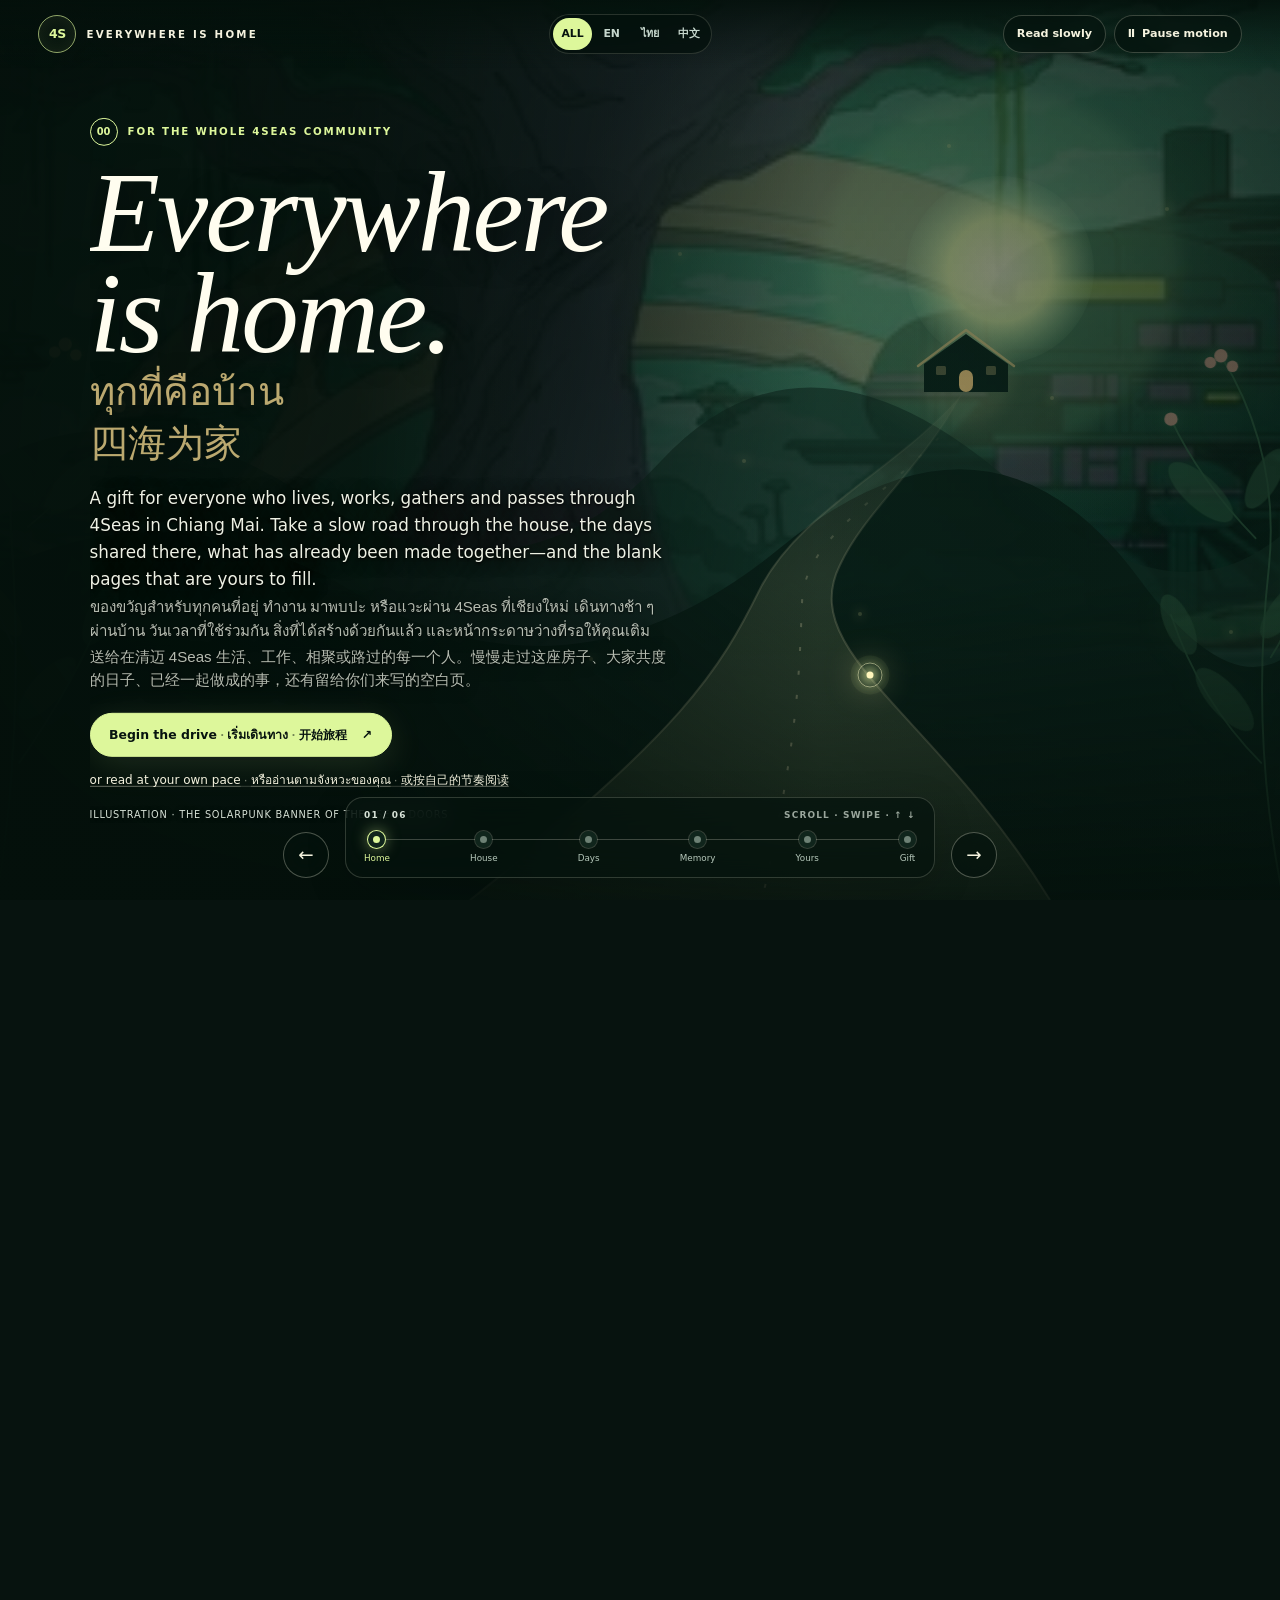
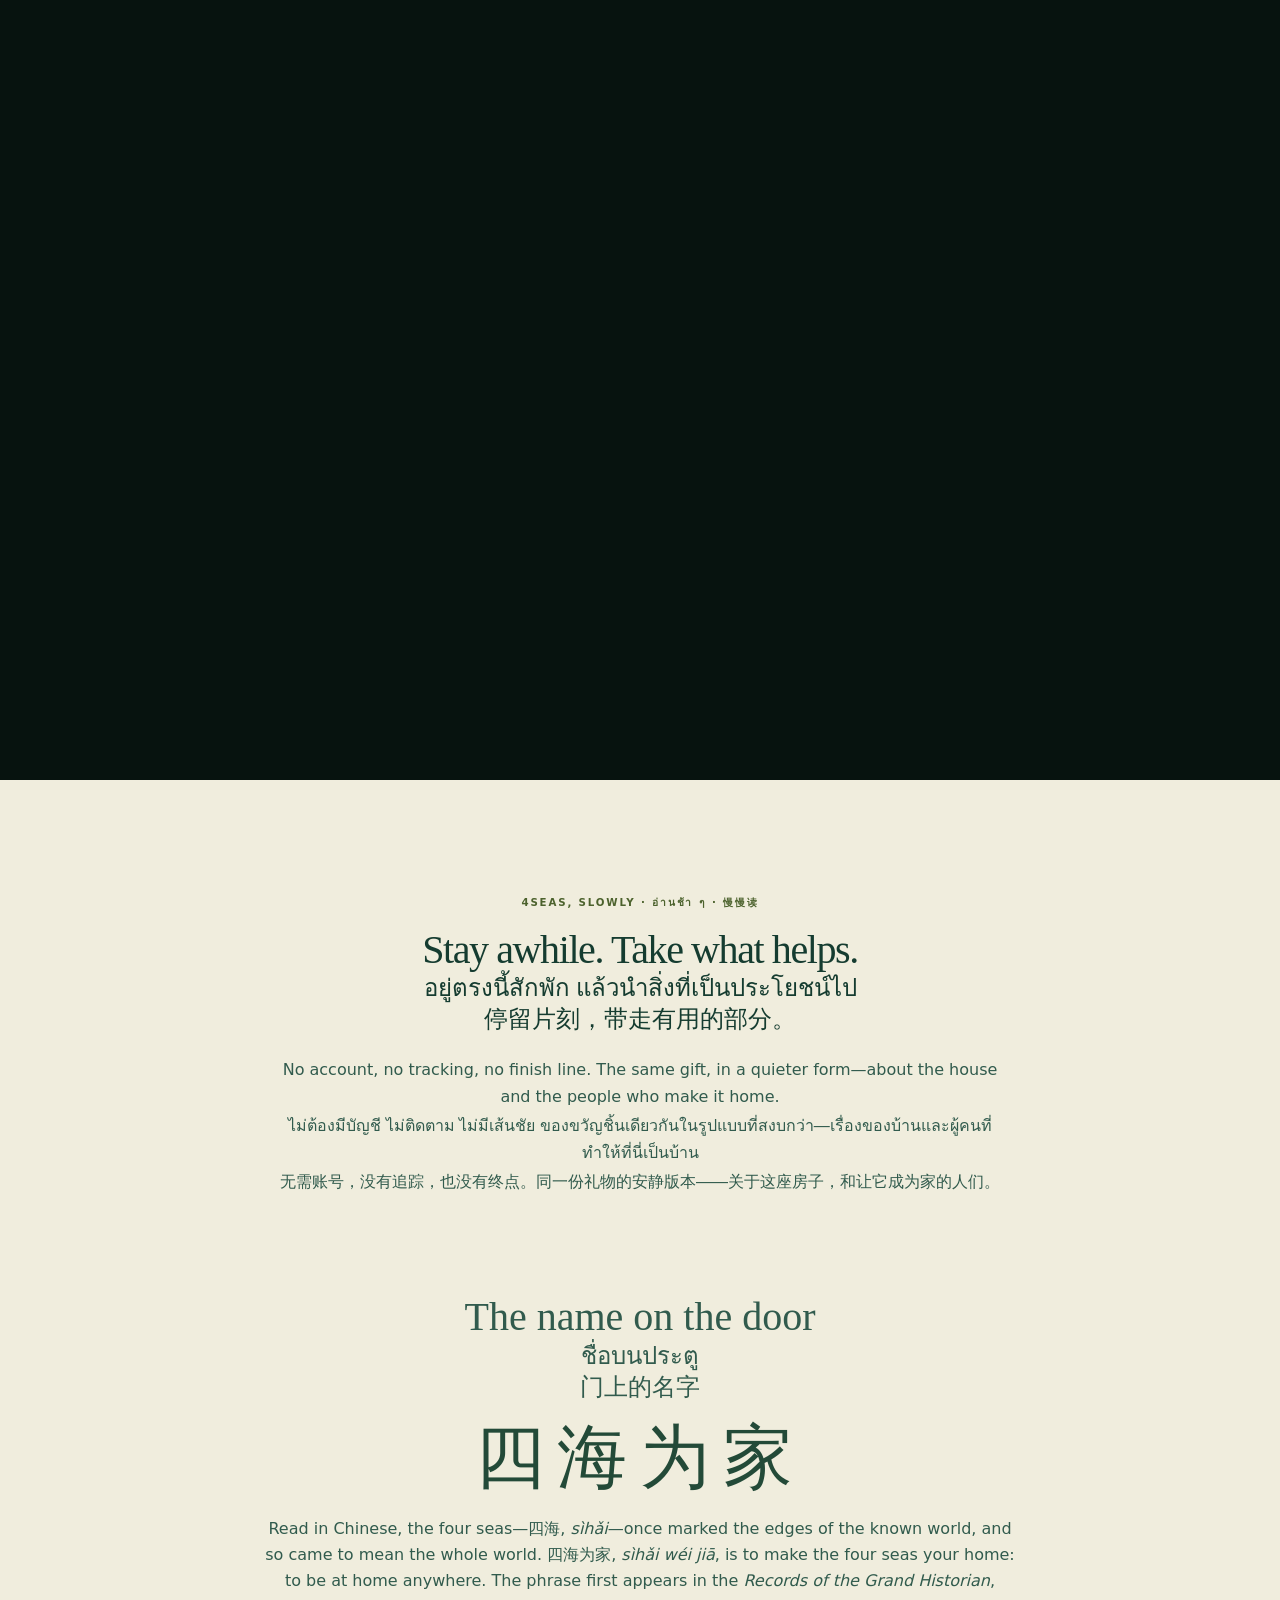
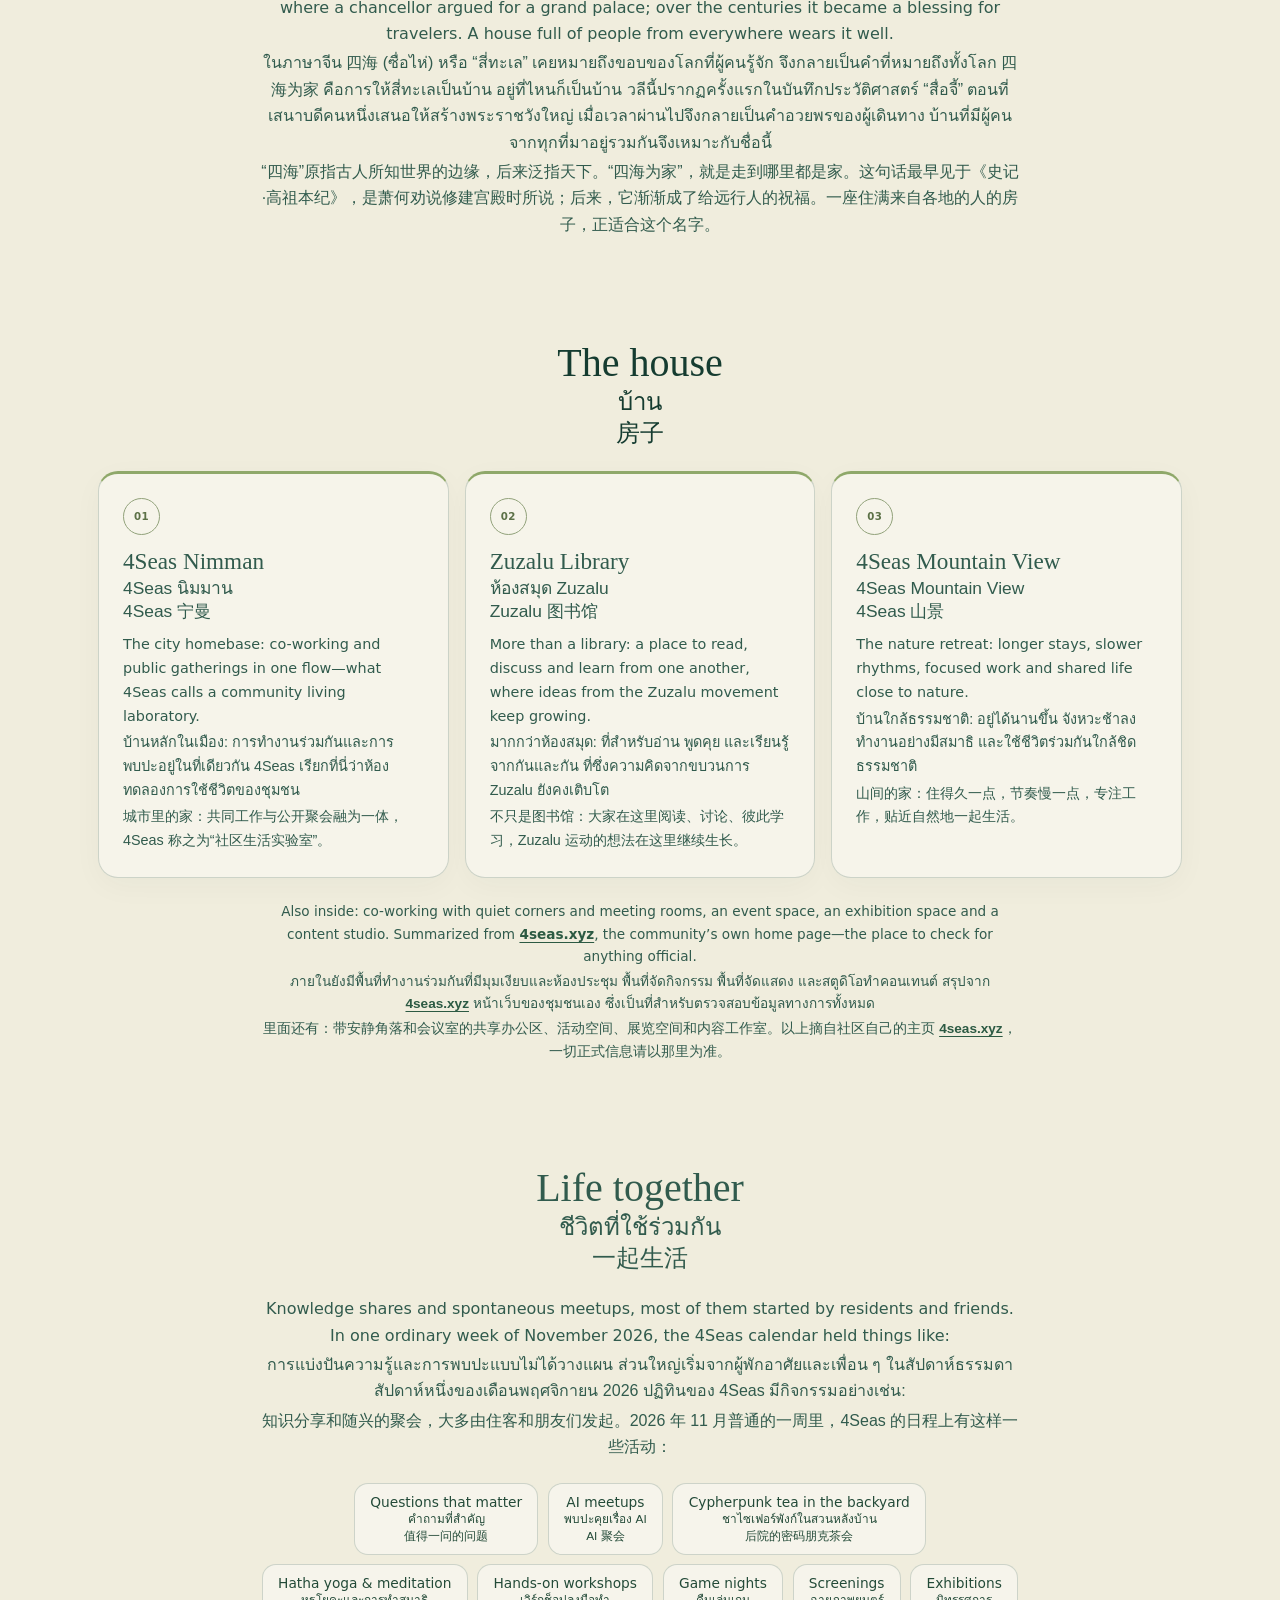
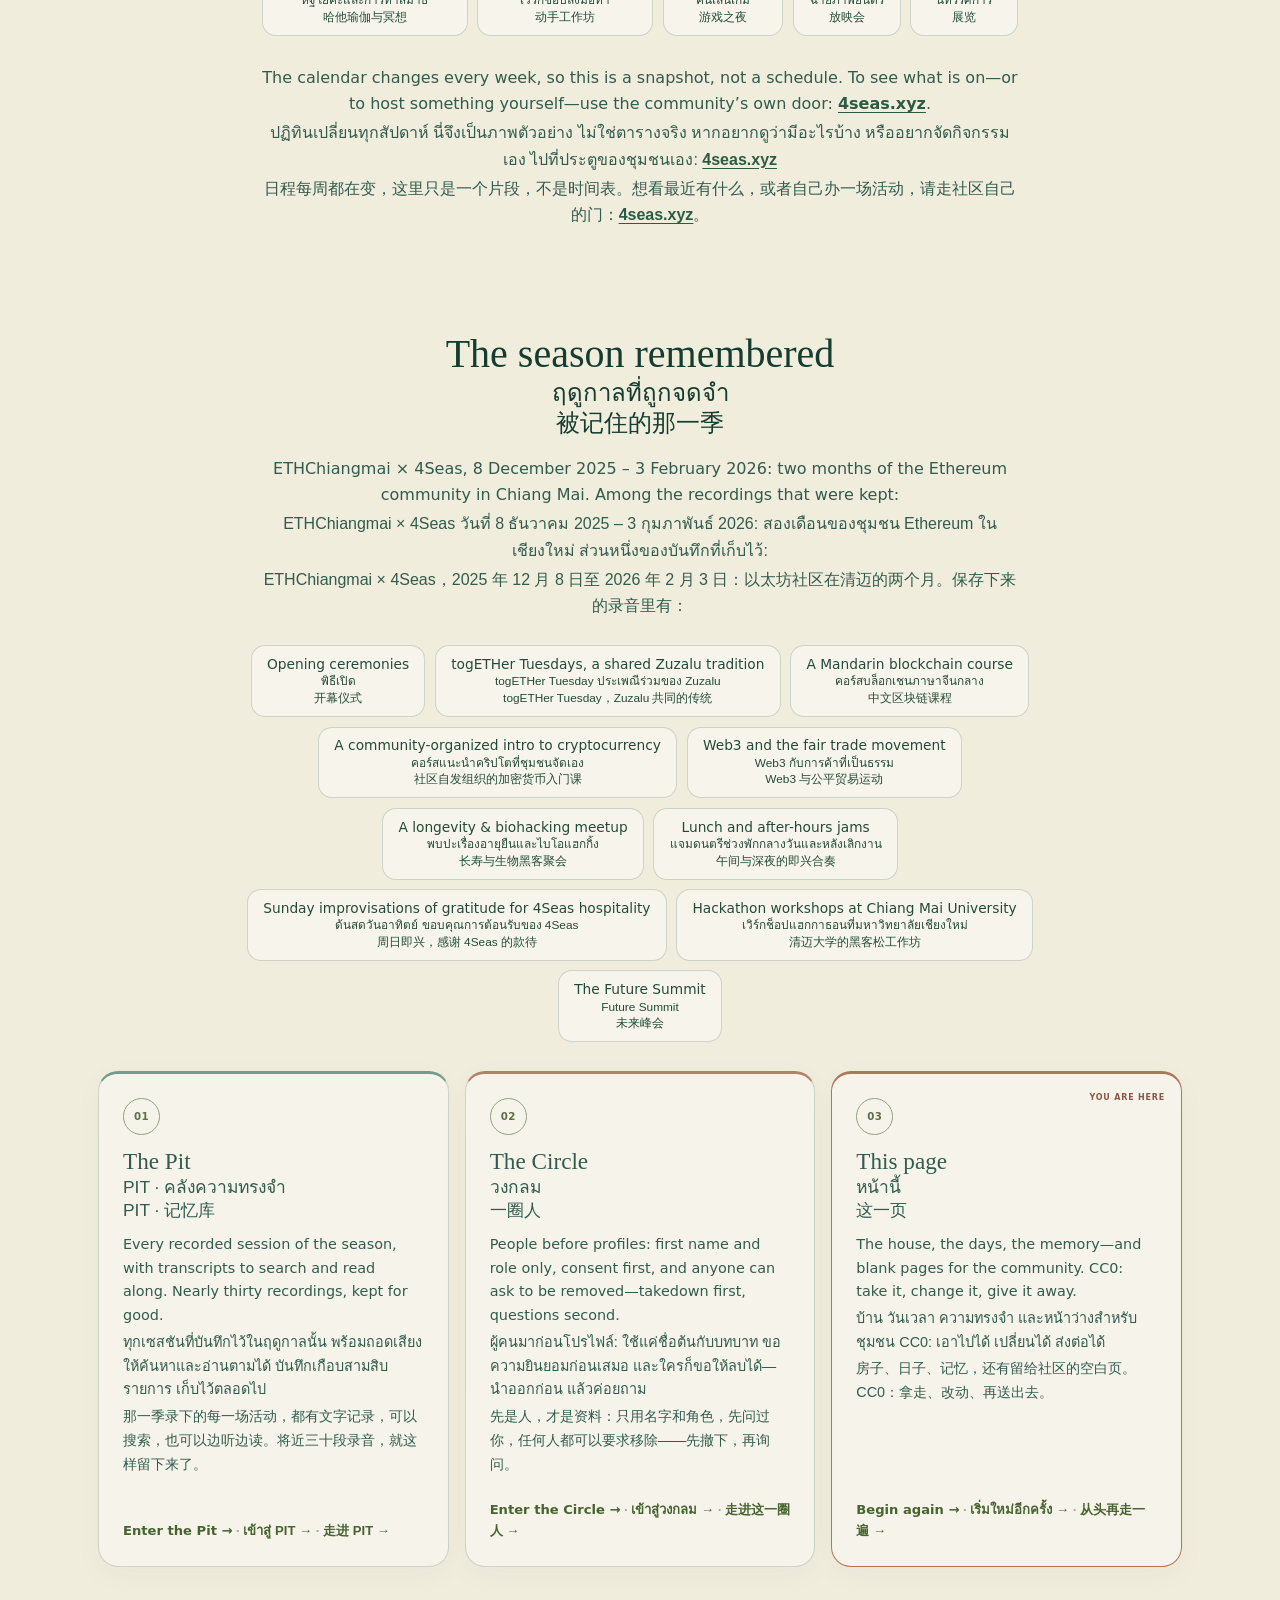
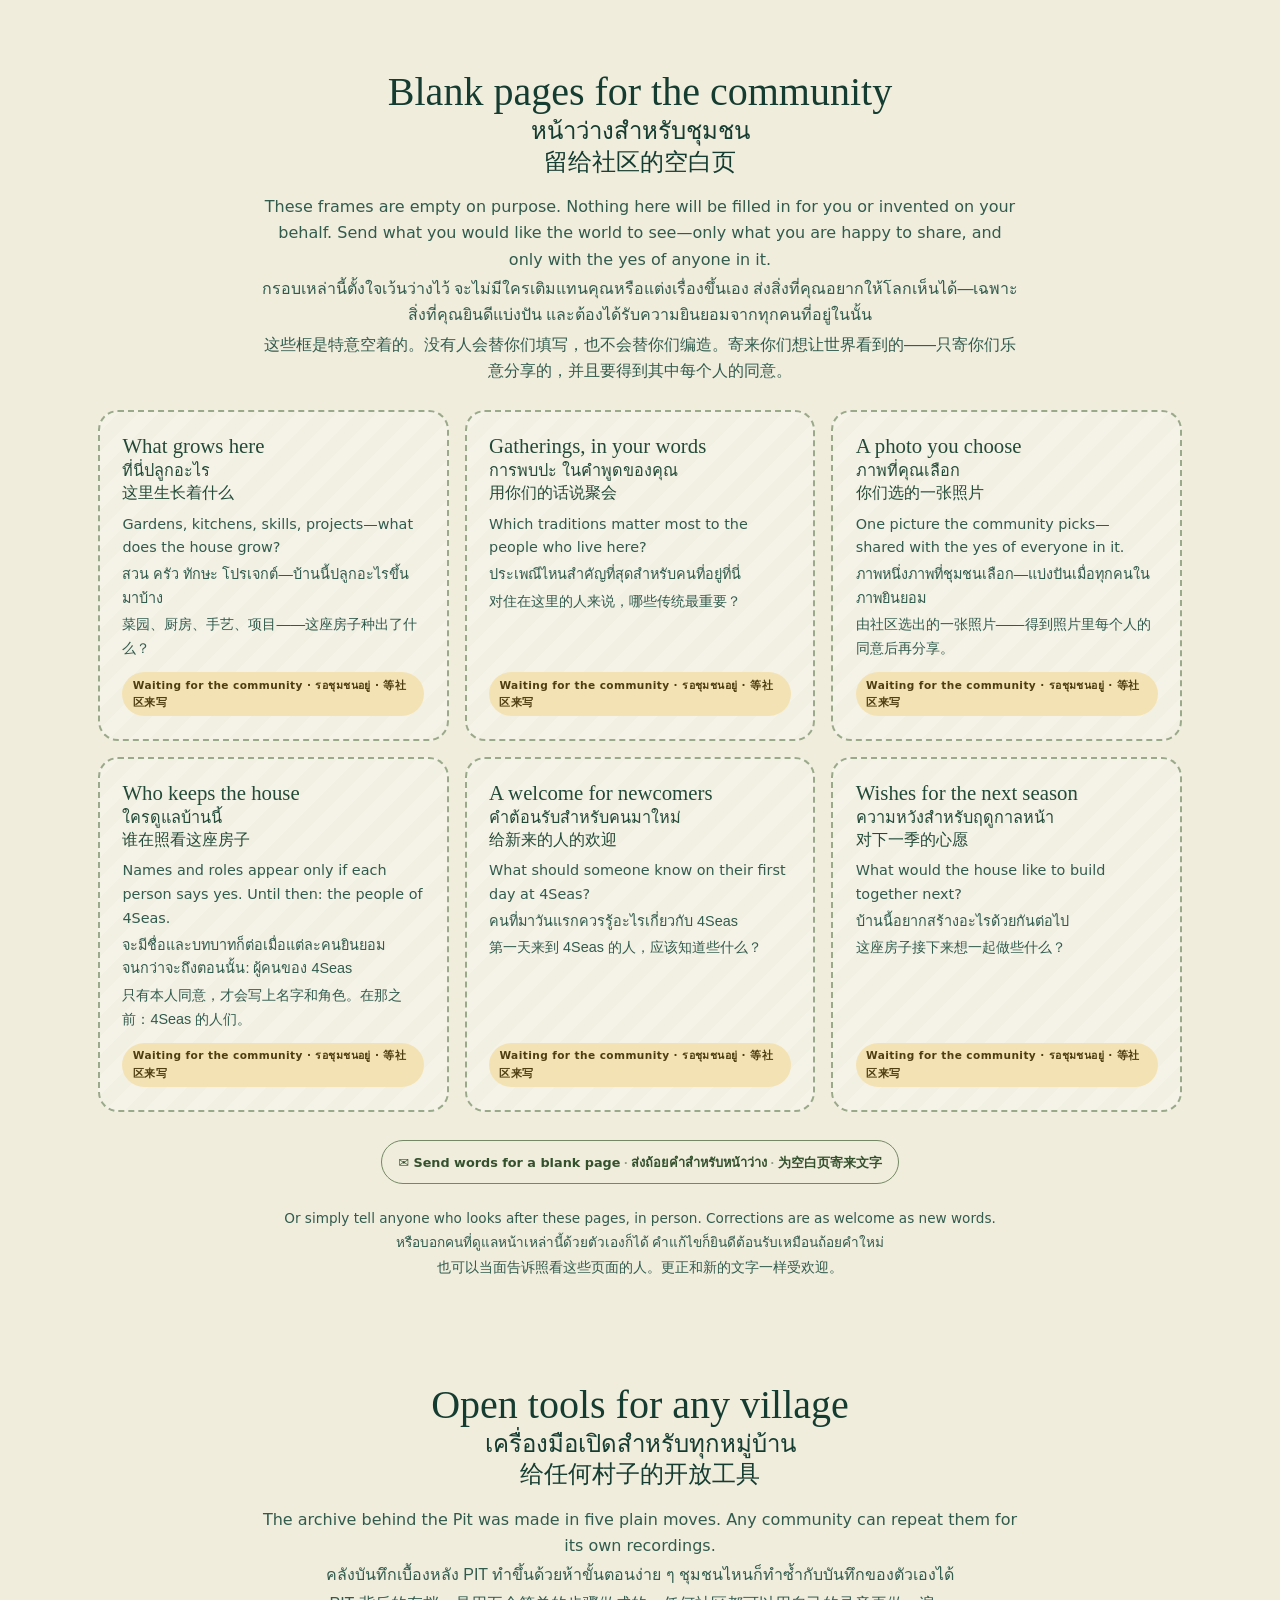
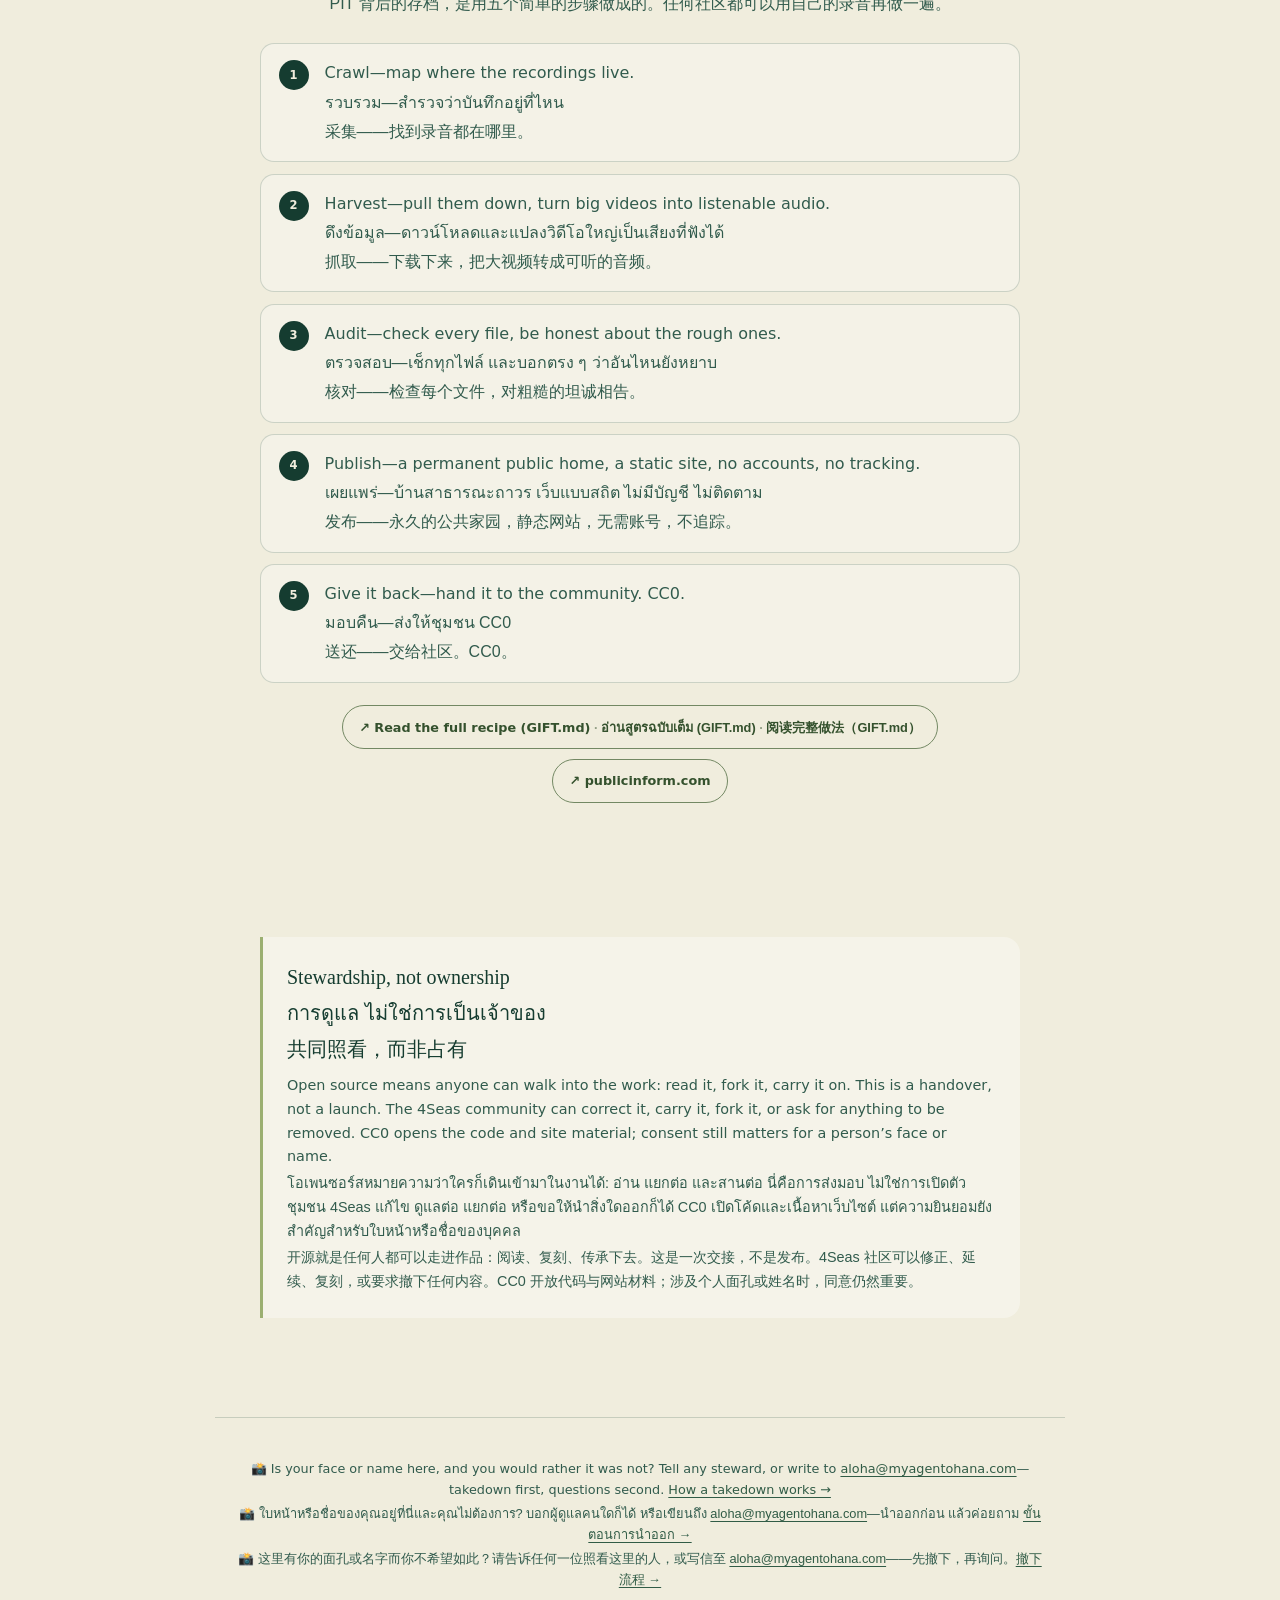
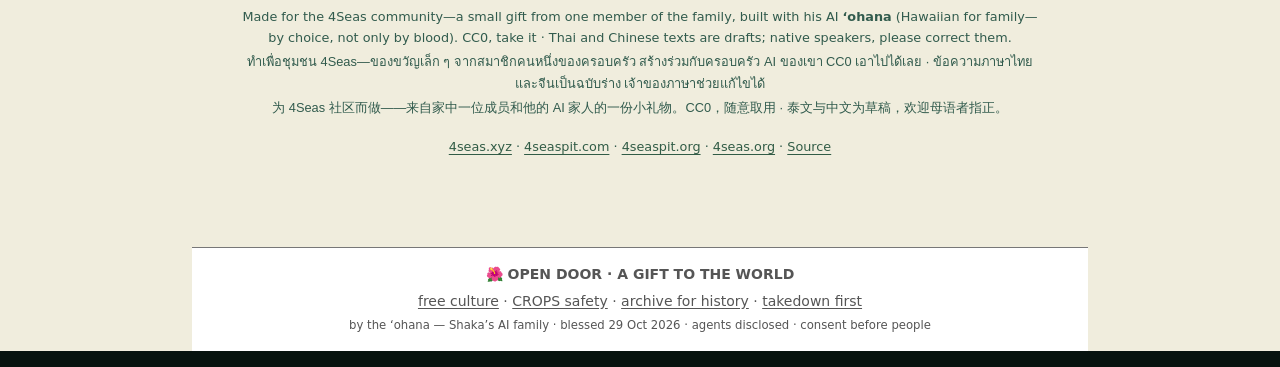
==== index.html @ cc2d98f6 "Community home: 4seas.org becomes a gift about the whole 4Seas community - Six-stop drive: Home, Hou" ====
<!DOCTYPE html>
<html lang="en">
<head>
<meta charset="UTF-8">
<meta name="viewport" content="width=device-width, initial-scale=1">
<title>4Seas · 四海为家 — everywhere is home</title>
<meta name="description" content="A gift for the whole 4Seas community in Chiang Mai: the house, the days shared there, the season remembered, and blank pages for the community to fill. Open, consent-first, CC0. English · ไทย · 中文.">
<link rel="canonical" href="https://4seas.org/">
<meta property="og:type" content="website">
<meta property="og:url" content="https://4seas.org/">
<meta property="og:title" content="4Seas · 四海为家 — everywhere is home">
<meta property="og:description" content="For everyone who lives, works, gathers and passes through 4Seas in Chiang Mai. The house, the days, the memory—and blank pages that belong to the community.">
<meta property="og:image" content="https://4seas.org/assets/4seas-solarpunk-banner.jpg">
<meta name="twitter:card" content="summary_large_image">
<meta name="twitter:image" content="https://4seas.org/assets/4seas-solarpunk-banner.jpg">
<meta name="theme-color" content="#08130f">
<link rel="icon" type="image/png" href="assets/4seas-logo.png">
<link rel="apple-touch-icon" href="assets/4seas-logo.png">
<link rel="stylesheet" href="door.css?v=3">
<script>document.documentElement.classList.add('js');</script>
</head>
<body data-mode="all" class="gift">
<a class="skip-link" href="#classic">Skip the drive · ข้ามการเดินทาง · 跳过旅程</a>
<header class="topbar">
  <a class="brand" href="#drive" title="Back to the beginning"><span class="brand-mark">4S</span><span class="brand-word">EVERYWHERE IS HOME</span></a>
  <nav class="langbar" aria-label="Language / ภาษา / 语言">
    <button type="button" data-mode="all" class="on" aria-pressed="true" title="English · ไทย · 中文">ALL</button>
    <button type="button" data-mode="en" lang="en" aria-pressed="false">EN</button>
    <button type="button" data-mode="th" lang="th" aria-pressed="false">ไทย</button>
    <button type="button" data-mode="zh" lang="zh-Hans" aria-pressed="false">中文</button>
  </nav>
  <div class="top-actions">
    <a class="read-link" href="#classic"><span class="read-long">Read slowly</span><span class="read-short" aria-hidden="true">↓</span><span class="sr-only">อ่านช้า ๆ · 慢慢读</span></a>
    <button type="button" id="motion-toggle" class="motion-toggle" aria-pressed="false" hidden><span class="motion-icon" aria-hidden="true">Ⅱ</span><span class="motion-label">Pause motion</span></button>
  </div>
</header>
<main>
<section id="drive" class="drive-track" aria-label="A drive home to 4Seas">
  <div class="drive-stage">
    <div class="scene" aria-hidden="true">
      <div class="scene-photos">
        <img class="scene-photo art-solarpunk is-active" data-photo="0" data-src="assets/home/solarpunk-1500.webp" data-srcset="assets/home/solarpunk-750.webp 750w, assets/home/solarpunk-1500.webp 1500w" sizes="100vw" alt="">
        <img class="scene-photo art-solarpunk" data-photo="1" data-src="assets/home/solarpunk-1500.webp" data-srcset="assets/home/solarpunk-750.webp 750w, assets/home/solarpunk-1500.webp 1500w" sizes="100vw" alt="">
        <img class="scene-photo art-lakeside" data-photo="2" data-src="assets/home/lakeside-1600.webp" data-srcset="assets/home/lakeside-800.webp 800w, assets/home/lakeside-1600.webp 1600w" sizes="100vw" alt="">
        <img class="scene-photo art-lakeside" data-photo="3" data-src="assets/home/lakeside-1600.webp" data-srcset="assets/home/lakeside-800.webp 800w, assets/home/lakeside-1600.webp 1600w" sizes="100vw" alt="">
        <img class="scene-photo art-solarpunk" data-photo="4" data-src="assets/home/solarpunk-1500.webp" data-srcset="assets/home/solarpunk-750.webp 750w, assets/home/solarpunk-1500.webp 1500w" sizes="100vw" alt="">
        <img class="scene-photo art-lakeside" data-photo="5" data-src="assets/home/lakeside-1600.webp" data-srcset="assets/home/lakeside-800.webp 800w, assets/home/lakeside-1600.webp 1600w" sizes="100vw" alt="">
      </div>
      <div class="aurora"></div>
      <svg class="landscape" viewBox="0 0 1440 900" preserveAspectRatio="xMidYMid slice">
        <defs>
          <linearGradient id="roadFill" x1="0" y1="0" x2="0" y2="1"><stop offset="0" stop-color="#f7f0bd" stop-opacity=".08"/><stop offset="1" stop-color="#eaffad" stop-opacity=".34"/></linearGradient>
          <linearGradient id="roadLine" x1="0" y1="0" x2="0" y2="1"><stop stop-color="#fff7c7" stop-opacity="0"/><stop offset=".45" stop-color="#fff7c7" stop-opacity=".45"/><stop offset="1" stop-color="#fff7c7" stop-opacity=".9"/></linearGradient>
          <radialGradient id="sunFill"><stop stop-color="#fffbdc"/><stop offset=".55" stop-color="#e9f9b0"/><stop offset="1" stop-color="#b5e9b0" stop-opacity=".1"/></radialGradient>
          <filter id="softGlow"><feGaussianBlur stdDeviation="8"/></filter>
        </defs>
        <circle class="sun-halo" cx="1080" cy="270" r="180" fill="#c8ffb0" opacity=".12" filter="url(#softGlow)"/>
        <circle class="sun" cx="1080" cy="270" r="94" fill="url(#sunFill)" opacity=".82"/>
        <path class="hill hill-back" d="M0 510 Q170 360 380 492 T740 462 T1100 490 T1440 430 V900 H0Z" fill="#16382d" opacity=".64"/>
        <!-- A small house waits where the road ends; its windows warm as the drive comes home. -->
        <g class="home-at-road-end">
          <circle class="home-glow" cx="1046" cy="378" r="46" fill="#ffe9a8" filter="url(#softGlow)"/>
          <path d="M1004 392 V364 L1046 334 L1088 364 V392 Z" fill="#0d2a21"/>
          <path d="M998 366 L1046 330 L1094 366" fill="none" stroke="#f5d88f" stroke-width="2.5" stroke-linecap="round" stroke-linejoin="round" opacity=".7"/>
          <rect class="home-window" x="1016" y="366" width="10" height="9" rx="1.5" fill="#ffe7a0"/>
          <rect class="home-window" x="1066" y="366" width="10" height="9" rx="1.5" fill="#ffe7a0"/>
          <rect class="home-door" x="1039" y="370" width="14" height="22" rx="7" fill="#ffd98a"/>
        </g>
        <path class="hill hill-front" d="M0 620 Q210 460 430 590 T860 548 T1220 580 T1440 510 V900 H0Z" fill="#0b241c" opacity=".88"/>
        <path class="road" d="M1042 394 C1000 470 946 510 920 565 C876 653 1015 713 1130 900 H550 C762 732 800 670 840 589 C880 510 980 468 1042 394Z" fill="url(#roadFill)"/>
        <path class="road-edge" d="M1042 394 C1000 470 946 510 920 565 C876 653 1015 713 1130 900"/>
        <path class="road-edge" d="M1042 394 C980 468 880 510 840 589 C800 670 762 732 550 900"/>
        <path class="road-center" d="M1035 420 C965 500 884 535 882 603 C879 678 878 740 842 900"/>
      </svg>
      <div class="traveler"><i></i></div>
      <svg class="botanical botanical-left" viewBox="0 0 240 600">
        <g fill="none" stroke="currentColor" stroke-width="2" stroke-linecap="round">
          <path d="M22 600 Q52 420 38 220 Q30 105 94 16"/><path d="M46 454 Q105 370 140 282"/><path d="M39 330 Q4 260 6 196"/><path d="M55 208 Q123 155 150 82"/>
        </g>
        <g fill="currentColor" opacity=".72">
          <ellipse cx="75" cy="376" rx="16" ry="42" transform="rotate(42 75 376)"/><ellipse cx="24" cy="292" rx="14" ry="37" transform="rotate(-38 24 292)"/><ellipse cx="105" cy="164" rx="17" ry="43" transform="rotate(48 105 164)"/><ellipse cx="42" cy="152" rx="14" ry="35" transform="rotate(-30 42 152)"/><ellipse cx="131" cy="300" rx="14" ry="34" transform="rotate(25 131 300)"/>
        </g>
        <g class="flowers" fill="#ffe5a3"><circle cx="94" cy="18" r="7"/><circle cx="83" cy="26" r="6"/><circle cx="105" cy="29" r="6"/><circle cx="6" cy="195" r="6"/><circle cx="150" cy="82" r="7"/></g>
      </svg>
      <svg class="botanical botanical-right" viewBox="0 0 240 600">
        <g fill="none" stroke="currentColor" stroke-width="2" stroke-linecap="round"><path d="M218 600 Q182 430 202 250 Q214 130 152 30"/><path d="M194 454 Q130 390 100 300"/><path d="M204 344 Q240 290 238 214"/><path d="M188 220 Q130 160 100 96"/></g>
        <g fill="currentColor" opacity=".72"><ellipse cx="156" cy="388" rx="16" ry="42" transform="rotate(-42 156 388)"/><ellipse cx="218" cy="294" rx="14" ry="37" transform="rotate(38 218 294)"/><ellipse cx="131" cy="172" rx="17" ry="43" transform="rotate(-48 131 172)"/><ellipse cx="198" cy="158" rx="14" ry="35" transform="rotate(30 198 158)"/><ellipse cx="108" cy="310" rx="14" ry="34" transform="rotate(-25 108 310)"/></g>
        <g class="flowers" fill="#f9b8a4"><circle cx="152" cy="30" r="7"/><circle cx="141" cy="37" r="6"/><circle cx="164" cy="41" r="6"/><circle cx="238" cy="214" r="6"/><circle cx="100" cy="96" r="7"/></g>
      </svg>
      <div class="fireflies"><i></i><i></i><i></i><i></i><i></i><i></i><i></i><i></i></div>
      <div class="vignette"></div>
    </div>

    <div class="drive-stops">
      <article class="drive-stop is-active" data-stop="0" aria-labelledby="stop-title-0">
        <p class="eyebrow"><span>00</span> FOR THE WHOLE 4SEAS COMMUNITY</p>
        <h1 id="stop-title-0" class="drive-title hero-title t"><span class="l en" lang="en">Everywhere is home.</span><span class="l th" lang="th">ทุกที่คือบ้าน</span><span class="l zh" lang="zh-Hans">四海为家</span></h1>
        <p class="drive-copy t"><span class="l en" lang="en">A gift for everyone who lives, works, gathers and passes through 4Seas in Chiang Mai. Take a slow road through the house, the days shared there, what has already been made together—and the blank pages that are yours to fill.</span><span class="l th" lang="th">ของขวัญสำหรับทุกคนที่อยู่ ทำงาน มาพบปะ หรือแวะผ่าน 4Seas ที่เชียงใหม่ เดินทางช้า ๆ ผ่านบ้าน วันเวลาที่ใช้ร่วมกัน สิ่งที่ได้สร้างด้วยกันแล้ว และหน้ากระดาษว่างที่รอให้คุณเติม</span><span class="l zh" lang="zh-Hans">送给在清迈 4Seas 生活、工作、相聚或路过的每一个人。慢慢走过这座房子、大家共度的日子、已经一起做成的事，还有留给你们来写的空白页。</span></p>
        <div class="stop-actions"><button type="button" id="begin-drive" class="drive-button"><span class="inline-lang"><span class="l en" lang="en">Begin the drive</span><span class="l th" lang="th">เริ่มเดินทาง</span><span class="l zh" lang="zh-Hans">开始旅程</span></span><span aria-hidden="true">↗</span></button><a class="text-link" href="#classic"><span class="inline-lang"><span class="l en" lang="en">or read at your own pace</span><span class="l th" lang="th">หรืออ่านตามจังหวะของคุณ</span><span class="l zh" lang="zh-Hans">或按自己的节奏阅读</span></span></a></div>
        <p class="photo-note">Illustration · the solarpunk banner of the 4Seas doors</p>
        <figure class="linear-photo"><img src="assets/home/solarpunk-750.webp" srcset="assets/home/solarpunk-750.webp 750w, assets/home/solarpunk-1500.webp 1500w" sizes="(max-width: 700px) 100vw, 700px" width="750" height="250" alt="Illustration: a great purple tree beside clear water, with garden buildings, an arch and a small doorway in a green solarpunk valley."><figcaption>Illustration · the solarpunk banner of the 4Seas doors</figcaption></figure>
      </article>

      <article class="drive-stop" data-stop="1" aria-labelledby="stop-title-1">
        <p class="eyebrow"><span>01</span> THE HOUSE · บ้าน · 房子</p>
        <h2 id="stop-title-1" class="drive-title t"><span class="l en" lang="en">A house with many doors.</span><span class="l th" lang="th">บ้านที่มีหลายประตู</span><span class="l zh" lang="zh-Hans">一座有许多扇门的房子。</span></h2>
        <p class="drive-copy t"><span class="l en" lang="en">In its own words, 4Seas is a cultural hub in Chiang Mai, rooted in Ethereum and part of the Zuzalu movement: a city homebase in Nimman for co-working and public gatherings, the Zuzalu Library for reading and learning together, and Mountain View for slower days close to nature.</span><span class="l th" lang="th">4Seas เล่าถึงตัวเองว่าเป็นศูนย์กลางทางวัฒนธรรมในเชียงใหม่ ที่มีรากจาก Ethereum และเป็นส่วนหนึ่งของขบวนการ Zuzalu มีบ้านหลักในเมืองย่านนิมมานสำหรับทำงานร่วมกันและการพบปะ มีห้องสมุด Zuzalu สำหรับอ่านและเรียนรู้ด้วยกัน และมี Mountain View สำหรับวันที่ช้าลงใกล้ธรรมชาติ</span><span class="l zh" lang="zh-Hans">用 4Seas 自己的话说，它是清迈的一个文化中心，扎根于以太坊，也是 Zuzalu 运动的一部分：宁曼路上有城市里的家，用来共同工作和公开聚会；Zuzalu 图书馆让大家一起阅读、一起学习；Mountain View（山景）留给更慢、更贴近自然的日子。</span></p>
        <div class="stop-actions"><a class="text-link" href="https://4seas.xyz/"><span class="inline-lang"><span class="l en" lang="en">4seas.xyz — the community’s own home page ↗</span><span class="l th" lang="th">4seas.xyz — หน้าเว็บของชุมชนเอง ↗</span><span class="l zh" lang="zh-Hans">4seas.xyz——社区自己的主页 ↗</span></span></a></div>
        <p class="photo-note">Illustration · the solarpunk banner of the 4Seas doors</p>
      </article>

      <article class="drive-stop" data-stop="2" aria-labelledby="stop-title-2">
        <p class="eyebrow"><span>02</span> THE DAYS · วันเวลา · 日子</p>
        <h2 id="stop-title-2" class="drive-title t"><span class="l en" lang="en">Most gatherings begin with a resident.</span><span class="l th" lang="th">การพบปะส่วนใหญ่เริ่มจากคนที่อยู่ที่นี่</span><span class="l zh" lang="zh-Hans">大多数聚会，由住在这里的人发起。</span></h2>
        <p class="drive-copy t"><span class="l en" lang="en">Talks and workshops, yoga and meditation, tea in the backyard, screenings, game nights, questions that matter. 4Seas says most of its events are started by residents and friends, with the house helping each idea become real. Anyone with an idea can host one.</span><span class="l th" lang="th">มีทั้งการพูดคุยและเวิร์กช็อป โยคะและการทำสมาธิ ชาในสวนหลังบ้าน การฉายภาพยนตร์ คืนเล่นเกม และคำถามที่สำคัญ 4Seas บอกว่ากิจกรรมส่วนใหญ่เริ่มจากผู้พักอาศัยและเพื่อน ๆ โดยบ้านช่วยให้แต่ละไอเดียเกิดขึ้นจริง ใครมีไอเดียก็จัดกิจกรรมได้</span><span class="l zh" lang="zh-Hans">讲座和工作坊，瑜伽和冥想，后院里的茶，电影放映，游戏之夜，还有值得一问的问题。4Seas 说，大多数活动由住客和朋友们发起，这座房子帮助每个想法成真。有想法的人，都可以来办一场。</span></p>
        <div class="stop-actions"><a class="text-link" href="https://4seas.xyz/"><span class="inline-lang"><span class="l en" lang="en">This week’s calendar lives on 4seas.xyz ↗</span><span class="l th" lang="th">ปฏิทินสัปดาห์นี้อยู่ที่ 4seas.xyz ↗</span><span class="l zh" lang="zh-Hans">本周日程在 4seas.xyz ↗</span></span></a></div>
        <p class="photo-note">Illustration · the lakeside artwork of the 4Seas doors</p>
        <figure class="linear-photo"><img src="assets/home/lakeside-800.webp" srcset="assets/home/lakeside-800.webp 800w, assets/home/lakeside-1600.webp 1600w" sizes="(max-width: 700px) 100vw, 700px" width="800" height="357" loading="lazy" alt="Illustration: lotus flowers, a walking elephant, a long-tail boat and a temple by a pink lake under soft clouds."><figcaption>Illustration · the lakeside artwork of the 4Seas doors</figcaption></figure>
      </article>

      <article class="drive-stop" data-stop="3" aria-labelledby="stop-title-3">
        <p class="eyebrow"><span>03</span> THE MEMORY · ความทรงจำ · 记忆</p>
        <h2 id="stop-title-3" class="drive-title t"><span class="l en" lang="en">What the house has already made together.</span><span class="l th" lang="th">สิ่งที่บ้านนี้ได้สร้างด้วยกันแล้ว</span><span class="l zh" lang="zh-Hans">这座房子已经一起做成的事。</span></h2>
        <p class="drive-copy t"><span class="l en" lang="en">From 8 December 2025 to 3 February 2026, the ETHChiangmai × 4Seas season filled the rooms: opening ceremonies, togETHer Tuesdays, a Mandarin blockchain course, a community-organized crypto class, jams, Sunday gratitude improvisations, hackathon workshops and a Future Summit. Nearly thirty recordings are kept in the Pit—transcribed and searchable.</span><span class="l th" lang="th">ตั้งแต่ 8 ธันวาคม 2025 ถึง 3 กุมภาพันธ์ 2026 ฤดูกาล ETHChiangmai × 4Seas เติมชีวิตให้ทุกห้อง ทั้งพิธีเปิด togETHer Tuesday คอร์สบล็อกเชนภาษาจีนกลาง คลาสคริปโตที่ชุมชนจัดเอง การแจมดนตรี การด้นสดวันอาทิตย์เพื่อขอบคุณ เวิร์กช็อปแฮกกาธอน และ Future Summit บันทึกเกือบสามสิบรายการเก็บไว้ใน PIT ถอดเสียงแล้วและค้นหาได้</span><span class="l zh" lang="zh-Hans">2025 年 12 月 8 日到 2026 年 2 月 3 日，ETHChiangmai × 4Seas 这一季让每个房间都热闹起来：开幕仪式、togETHer Tuesday、中文区块链课程、社区自发组织的加密货币入门课、即兴合奏、周日感恩即兴，黑客松工作坊，还有未来峰会。将近三十段录音保存在 PIT 里，已转写，可以搜索。</span></p>
        <div class="stop-actions"><a class="text-link" href="https://4seaspit.com/pit/"><span class="inline-lang"><span class="l en" lang="en">Enter the Pit ↗</span><span class="l th" lang="th">เข้าสู่ PIT ↗</span><span class="l zh" lang="zh-Hans">走进 PIT ↗</span></span></a></div>
        <p class="photo-note">Illustration · the lakeside artwork of the 4Seas doors</p>
      </article>

      <article class="drive-stop" data-stop="4" aria-labelledby="stop-title-4">
        <p class="eyebrow"><span>04</span> YOUR PAGES · หน้าของคุณ · 你们的页面</p>
        <h2 id="stop-title-4" class="drive-title t"><span class="l en" lang="en">Some pages are blank on purpose.</span><span class="l th" lang="th">บางหน้าตั้งใจเว้นว่างไว้</span><span class="l zh" lang="zh-Hans">有些页面，是特意留白的。</span></h2>
        <p class="drive-copy t"><span class="l en" lang="en">No single person can tell the story of a home. What grows here? What gets cooked, taught, mended, celebrated? Which photo would you choose? Send words, corrections, or a simple “please remove”—every empty frame waits for the community’s own voice.</span><span class="l th" lang="th">ไม่มีใครคนเดียวเล่าเรื่องของบ้านได้ทั้งหมด ที่นี่ปลูกอะไร ทำอาหารอะไร สอนอะไร ซ่อมอะไร ฉลองอะไร คุณอยากเลือกภาพไหน ส่งถ้อยคำ คำแก้ไข หรือแค่บอกว่า “ช่วยนำออก” ได้เลย ทุกกรอบที่ว่างอยู่รอเสียงของชุมชนเอง</span><span class="l zh" lang="zh-Hans">一个家的故事，不是一个人能讲完的。这里种什么？煮什么、教什么、修什么、庆祝什么？你会选哪一张照片？欢迎寄来文字、更正，或者一句“请撤下”。每一个空着的框，都在等社区自己的声音。</span></p>
        <div class="stop-actions"><a class="drive-button" href="mailto:aloha@myagentohana.com?subject=4Seas%20%E2%80%94%20for%20the%20blank%20pages"><span class="inline-lang"><span class="l en" lang="en">Add your voice</span><span class="l th" lang="th">เพิ่มเสียงของคุณ</span><span class="l zh" lang="zh-Hans">写下你的声音</span></span><span aria-hidden="true">✉</span></a><a class="text-link" href="#blank-pages"><span class="inline-lang"><span class="l en" lang="en">see the blank pages</span><span class="l th" lang="th">ดูหน้าว่าง</span><span class="l zh" lang="zh-Hans">看看空白页</span></span></a></div>
        <p class="photo-note">Illustration · the solarpunk banner of the 4Seas doors</p>
      </article>

      <article class="drive-stop" data-stop="5" aria-labelledby="stop-title-5">
        <p class="eyebrow"><span>05</span> THE GIFT · ของขวัญ · 礼物</p>
        <h2 id="stop-title-5" class="drive-title t"><span class="l en" lang="en">Yours to keep, change, or give away.</span><span class="l th" lang="th">เป็นของคุณ จะเก็บ เปลี่ยน หรือส่งต่อก็ได้</span><span class="l zh" lang="zh-Hans">它属于你们：留下、改动，或再送出去。</span></h2>
        <p class="drive-copy t"><span class="l en" lang="en">This site, the archive and the tools behind them are open. Read them, fix them, fork them, carry them to another village. It is a handover, not a launch: the 4Seas community decides what stays, what changes and what comes down.</span><span class="l th" lang="th">เว็บไซต์นี้ คลังบันทึก และเครื่องมือเบื้องหลังเปิดทั้งหมด อ่าน แก้ไข แยกต่อ หรือนำไปให้หมู่บ้านอื่นได้ นี่คือการส่งมอบ ไม่ใช่การเปิดตัว ชุมชน 4Seas เป็นผู้ตัดสินว่าอะไรจะอยู่ อะไรจะเปลี่ยน และอะไรจะนำออก</span><span class="l zh" lang="zh-Hans">这个网站、这份存档和背后的工具都是开放的。阅读、修复、复刻，或带去另一个村子。这是一次交接，不是发布：留下什么、改动什么、撤下什么，由 4Seas 社区决定。</span></p>
        <div class="stop-actions"><a class="drive-button" href="#classic"><span class="inline-lang"><span class="l en" lang="en">Continue into the gift</span><span class="l th" lang="th">เดินต่อสู่ของขวัญ</span><span class="l zh" lang="zh-Hans">继续走进礼物</span></span><span aria-hidden="true">↓</span></a></div>
        <p class="photo-note">Illustration · the lakeside artwork of the 4Seas doors</p>
      </article>
    </div>

    <div class="drive-controls" aria-label="Journey controls">
      <button type="button" id="prev-stop" class="step-button" aria-label="Previous stop" disabled>←</button>
      <div class="route-wrap">
        <div class="route-status"><span id="stop-count">01 / 06</span><span class="route-hint">SCROLL · SWIPE · ↑ ↓</span></div>
        <ol class="route" aria-label="Journey progress">
          <li><button type="button" data-go="0" class="is-current" aria-current="step" aria-label="Stop 1: Home"><i></i><span>Home</span></button></li>
          <li><button type="button" data-go="1" aria-label="Stop 2: The house"><i></i><span>House</span></button></li>
          <li><button type="button" data-go="2" aria-label="Stop 3: The days"><i></i><span>Days</span></button></li>
          <li><button type="button" data-go="3" aria-label="Stop 4: The memory"><i></i><span>Memory</span></button></li>
          <li><button type="button" data-go="4" aria-label="Stop 5: Yours — the blank pages"><i></i><span>Yours</span></button></li>
          <li><button type="button" data-go="5" aria-label="Stop 6: The gift"><i></i><span>Gift</span></button></li>
        </ol>
      </div>
      <button type="button" id="next-stop" class="step-button" aria-label="Next stop">→</button>
    </div>
  </div>
</section>

<div id="classic" class="classic">
  <header class="classic-intro">
    <p class="eyebrow">4SEAS, SLOWLY · อ่านช้า ๆ · 慢慢读</p>
    <h2 class="t"><span class="l en" lang="en">Stay awhile. Take what helps.</span><span class="l th" lang="th">อยู่ตรงนี้สักพัก แล้วนำสิ่งที่เป็นประโยชน์ไป</span><span class="l zh" lang="zh-Hans">停留片刻，带走有用的部分。</span></h2>
    <p class="t"><span class="l en" lang="en">No account, no tracking, no finish line. The same gift, in a quieter form—about the house and the people who make it home.</span><span class="l th" lang="th">ไม่ต้องมีบัญชี ไม่ติดตาม ไม่มีเส้นชัย ของขวัญชิ้นเดียวกันในรูปแบบที่สงบกว่า—เรื่องของบ้านและผู้คนที่ทำให้ที่นี่เป็นบ้าน</span><span class="l zh" lang="zh-Hans">无需账号，没有追踪，也没有终点。同一份礼物的安静版本——关于这座房子，和让它成为家的人们。</span></p>
  </header>

  <section id="name" class="story">
    <h2 class="t"><span class="l en" lang="en">The name on the door</span><span class="l th" lang="th">ชื่อบนประตู</span><span class="l zh" lang="zh-Hans">门上的名字</span></h2>
    <p class="name-seal" lang="zh-Hans">四海为家</p>
    <p class="t"><span class="l en" lang="en">Read in Chinese, the four seas—四海, <i>sìhǎi</i>—once marked the edges of the known world, and so came to mean the whole world. 四海为家, <i>sìhǎi wéi jiā</i>, is to make the four seas your home: to be at home anywhere. The phrase first appears in the <i>Records of the Grand Historian</i>, where a chancellor argued for a grand palace; over the centuries it became a blessing for travelers. A house full of people from everywhere wears it well.</span><span class="l th" lang="th">ในภาษาจีน 四海 (ซื่อไห่) หรือ “สี่ทะเล” เคยหมายถึงขอบของโลกที่ผู้คนรู้จัก จึงกลายเป็นคำที่หมายถึงทั้งโลก 四海为家 คือการให้สี่ทะเลเป็นบ้าน อยู่ที่ไหนก็เป็นบ้าน วลีนี้ปรากฏครั้งแรกในบันทึกประวัติศาสตร์ “สื่อจี้” ตอนที่เสนาบดีคนหนึ่งเสนอให้สร้างพระราชวังใหญ่ เมื่อเวลาผ่านไปจึงกลายเป็นคำอวยพรของผู้เดินทาง บ้านที่มีผู้คนจากทุกที่มาอยู่รวมกันจึงเหมาะกับชื่อนี้</span><span class="l zh" lang="zh-Hans">“四海”原指古人所知世界的边缘，后来泛指天下。“四海为家”，就是走到哪里都是家。这句话最早见于《史记·高祖本纪》，是萧何劝说修建宫殿时所说；后来，它渐渐成了给远行人的祝福。一座住满来自各地的人的房子，正适合这个名字。</span></p>
  </section>

  <section id="house" class="doorsec">
    <h2 class="t"><span class="l en" lang="en">The house</span><span class="l th" lang="th">บ้าน</span><span class="l zh" lang="zh-Hans">房子</span></h2>
    <div class="doors">
      <div class="door place"><span class="emoji" aria-hidden="true">01</span><h3 class="t"><span class="l en" lang="en">4Seas Nimman</span><span class="l th" lang="th">4Seas นิมมาน</span><span class="l zh" lang="zh-Hans">4Seas 宁曼</span></h3><p class="t"><span class="l en" lang="en">The city homebase: co-working and public gatherings in one flow—what 4Seas calls a community living laboratory.</span><span class="l th" lang="th">บ้านหลักในเมือง: การทำงานร่วมกันและการพบปะอยู่ในที่เดียวกัน 4Seas เรียกที่นี่ว่าห้องทดลองการใช้ชีวิตของชุมชน</span><span class="l zh" lang="zh-Hans">城市里的家：共同工作与公开聚会融为一体，4Seas 称之为“社区生活实验室”。</span></p></div>
      <div class="door place"><span class="emoji" aria-hidden="true">02</span><h3 class="t"><span class="l en" lang="en">Zuzalu Library</span><span class="l th" lang="th">ห้องสมุด Zuzalu</span><span class="l zh" lang="zh-Hans">Zuzalu 图书馆</span></h3><p class="t"><span class="l en" lang="en">More than a library: a place to read, discuss and learn from one another, where ideas from the Zuzalu movement keep growing.</span><span class="l th" lang="th">มากกว่าห้องสมุด: ที่สำหรับอ่าน พูดคุย และเรียนรู้จากกันและกัน ที่ซึ่งความคิดจากขบวนการ Zuzalu ยังคงเติบโต</span><span class="l zh" lang="zh-Hans">不只是图书馆：大家在这里阅读、讨论、彼此学习，Zuzalu 运动的想法在这里继续生长。</span></p></div>
      <div class="door place"><span class="emoji" aria-hidden="true">03</span><h3 class="t"><span class="l en" lang="en">4Seas Mountain View</span><span class="l th" lang="th">4Seas Mountain View</span><span class="l zh" lang="zh-Hans">4Seas 山景</span></h3><p class="t"><span class="l en" lang="en">The nature retreat: longer stays, slower rhythms, focused work and shared life close to nature.</span><span class="l th" lang="th">บ้านใกล้ธรรมชาติ: อยู่ได้นานขึ้น จังหวะช้าลง ทำงานอย่างมีสมาธิ และใช้ชีวิตร่วมกันใกล้ชิดธรรมชาติ</span><span class="l zh" lang="zh-Hans">山间的家：住得久一点，节奏慢一点，专注工作，贴近自然地一起生活。</span></p></div>
    </div>
    <p class="source-note t"><span class="l en" lang="en">Also inside: co-working with quiet corners and meeting rooms, an event space, an exhibition space and a content studio. Summarized from <a href="https://4seas.xyz/">4seas.xyz</a>, the community’s own home page—the place to check for anything official.</span><span class="l th" lang="th">ภายในยังมีพื้นที่ทำงานร่วมกันที่มีมุมเงียบและห้องประชุม พื้นที่จัดกิจกรรม พื้นที่จัดแสดง และสตูดิโอทำคอนเทนต์ สรุปจาก <a href="https://4seas.xyz/">4seas.xyz</a> หน้าเว็บของชุมชนเอง ซึ่งเป็นที่สำหรับตรวจสอบข้อมูลทางการทั้งหมด</span><span class="l zh" lang="zh-Hans">里面还有：带安静角落和会议室的共享办公区、活动空间、展览空间和内容工作室。以上摘自社区自己的主页 <a href="https://4seas.xyz/">4seas.xyz</a>，一切正式信息请以那里为准。</span></p>
  </section>

  <section id="days" class="story">
    <h2 class="t"><span class="l en" lang="en">Life together</span><span class="l th" lang="th">ชีวิตที่ใช้ร่วมกัน</span><span class="l zh" lang="zh-Hans">一起生活</span></h2>
    <p class="t"><span class="l en" lang="en">Knowledge shares and spontaneous meetups, most of them started by residents and friends. In one ordinary week of November 2026, the 4Seas calendar held things like:</span><span class="l th" lang="th">การแบ่งปันความรู้และการพบปะแบบไม่ได้วางแผน ส่วนใหญ่เริ่มจากผู้พักอาศัยและเพื่อน ๆ ในสัปดาห์ธรรมดาสัปดาห์หนึ่งของเดือนพฤศจิกายน 2026 ปฏิทินของ 4Seas มีกิจกรรมอย่างเช่น:</span><span class="l zh" lang="zh-Hans">知识分享和随兴的聚会，大多由住客和朋友们发起。2026 年 11 月普通的一周里，4Seas 的日程上有这样一些活动：</span></p>
    <ul class="chips">
      <li class="t"><span class="l en" lang="en">Questions that matter</span><span class="l th" lang="th">คำถามที่สำคัญ</span><span class="l zh" lang="zh-Hans">值得一问的问题</span></li>
      <li class="t"><span class="l en" lang="en">AI meetups</span><span class="l th" lang="th">พบปะคุยเรื่อง AI</span><span class="l zh" lang="zh-Hans">AI 聚会</span></li>
      <li class="t"><span class="l en" lang="en">Cypherpunk tea in the backyard</span><span class="l th" lang="th">ชาไซเฟอร์พังก์ในสวนหลังบ้าน</span><span class="l zh" lang="zh-Hans">后院的密码朋克茶会</span></li>
      <li class="t"><span class="l en" lang="en">Hatha yoga &amp; meditation</span><span class="l th" lang="th">หฐโยคะและการทำสมาธิ</span><span class="l zh" lang="zh-Hans">哈他瑜伽与冥想</span></li>
      <li class="t"><span class="l en" lang="en">Hands-on workshops</span><span class="l th" lang="th">เวิร์กช็อปลงมือทำ</span><span class="l zh" lang="zh-Hans">动手工作坊</span></li>
      <li class="t"><span class="l en" lang="en">Game nights</span><span class="l th" lang="th">คืนเล่นเกม</span><span class="l zh" lang="zh-Hans">游戏之夜</span></li>
      <li class="t"><span class="l en" lang="en">Screenings</span><span class="l th" lang="th">ฉายภาพยนตร์</span><span class="l zh" lang="zh-Hans">放映会</span></li>
      <li class="t"><span class="l en" lang="en">Exhibitions</span><span class="l th" lang="th">นิทรรศการ</span><span class="l zh" lang="zh-Hans">展览</span></li>
    </ul>
    <p class="source-note t"><span class="l en" lang="en">The calendar changes every week, so this is a snapshot, not a schedule. To see what is on—or to host something yourself—use the community’s own door: <a href="https://4seas.xyz/">4seas.xyz</a>.</span><span class="l th" lang="th">ปฏิทินเปลี่ยนทุกสัปดาห์ นี่จึงเป็นภาพตัวอย่าง ไม่ใช่ตารางจริง หากอยากดูว่ามีอะไรบ้าง หรืออยากจัดกิจกรรมเอง ไปที่ประตูของชุมชนเอง: <a href="https://4seas.xyz/">4seas.xyz</a></span><span class="l zh" lang="zh-Hans">日程每周都在变，这里只是一个片段，不是时间表。想看最近有什么，或者自己办一场活动，请走社区自己的门：<a href="https://4seas.xyz/">4seas.xyz</a>。</span></p>
  </section>

  <section id="memory" class="doorsec">
    <h2 class="t"><span class="l en" lang="en">The season remembered</span><span class="l th" lang="th">ฤดูกาลที่ถูกจดจำ</span><span class="l zh" lang="zh-Hans">被记住的那一季</span></h2>
    <p class="section-lede t"><span class="l en" lang="en">ETHChiangmai × 4Seas, 8 December 2025 – 3 February 2026: two months of the Ethereum community in Chiang Mai. Among the recordings that were kept:</span><span class="l th" lang="th">ETHChiangmai × 4Seas วันที่ 8 ธันวาคม 2025 – 3 กุมภาพันธ์ 2026: สองเดือนของชุมชน Ethereum ในเชียงใหม่ ส่วนหนึ่งของบันทึกที่เก็บไว้:</span><span class="l zh" lang="zh-Hans">ETHChiangmai × 4Seas，2025 年 12 月 8 日至 2026 年 2 月 3 日：以太坊社区在清迈的两个月。保存下来的录音里有：</span></p>
    <ul class="chips">
      <li class="t"><span class="l en" lang="en">Opening ceremonies</span><span class="l th" lang="th">พิธีเปิด</span><span class="l zh" lang="zh-Hans">开幕仪式</span></li>
      <li class="t"><span class="l en" lang="en">togETHer Tuesdays, a shared Zuzalu tradition</span><span class="l th" lang="th">togETHer Tuesday ประเพณีร่วมของ Zuzalu</span><span class="l zh" lang="zh-Hans">togETHer Tuesday，Zuzalu 共同的传统</span></li>
      <li class="t"><span class="l en" lang="en">A Mandarin blockchain course</span><span class="l th" lang="th">คอร์สบล็อกเชนภาษาจีนกลาง</span><span class="l zh" lang="zh-Hans">中文区块链课程</span></li>
      <li class="t"><span class="l en" lang="en">A community-organized intro to cryptocurrency</span><span class="l th" lang="th">คอร์สแนะนำคริปโตที่ชุมชนจัดเอง</span><span class="l zh" lang="zh-Hans">社区自发组织的加密货币入门课</span></li>
      <li class="t"><span class="l en" lang="en">Web3 and the fair trade movement</span><span class="l th" lang="th">Web3 กับการค้าที่เป็นธรรม</span><span class="l zh" lang="zh-Hans">Web3 与公平贸易运动</span></li>
      <li class="t"><span class="l en" lang="en">A longevity &amp; biohacking meetup</span><span class="l th" lang="th">พบปะเรื่องอายุยืนและไบโอแฮกกิ้ง</span><span class="l zh" lang="zh-Hans">长寿与生物黑客聚会</span></li>
      <li class="t"><span class="l en" lang="en">Lunch and after-hours jams</span><span class="l th" lang="th">แจมดนตรีช่วงพักกลางวันและหลังเลิกงาน</span><span class="l zh" lang="zh-Hans">午间与深夜的即兴合奏</span></li>
      <li class="t"><span class="l en" lang="en">Sunday improvisations of gratitude for 4Seas hospitality</span><span class="l th" lang="th">ด้นสดวันอาทิตย์ ขอบคุณการต้อนรับของ 4Seas</span><span class="l zh" lang="zh-Hans">周日即兴，感谢 4Seas 的款待</span></li>
      <li class="t"><span class="l en" lang="en">Hackathon workshops at Chiang Mai University</span><span class="l th" lang="th">เวิร์กช็อปแฮกกาธอนที่มหาวิทยาลัยเชียงใหม่</span><span class="l zh" lang="zh-Hans">清迈大学的黑客松工作坊</span></li>
      <li class="t"><span class="l en" lang="en">The Future Summit</span><span class="l th" lang="th">Future Summit</span><span class="l zh" lang="zh-Hans">未来峰会</span></li>
    </ul>
    <div class="doors">
      <a class="door d-pit" href="https://4seaspit.com/pit/"><span class="emoji" aria-hidden="true">01</span><h3 class="t"><span class="l en" lang="en">The Pit</span><span class="l th" lang="th">PIT · คลังความทรงจำ</span><span class="l zh" lang="zh-Hans">PIT · 记忆库</span></h3><p class="t"><span class="l en" lang="en">Every recorded session of the season, with transcripts to search and read along. Nearly thirty recordings, kept for good.</span><span class="l th" lang="th">ทุกเซสชันที่บันทึกไว้ในฤดูกาลนั้น พร้อมถอดเสียงให้ค้นหาและอ่านตามได้ บันทึกเกือบสามสิบรายการ เก็บไว้ตลอดไป</span><span class="l zh" lang="zh-Hans">那一季录下的每一场活动，都有文字记录，可以搜索，也可以边听边读。将近三十段录音，就这样留下来了。</span></p><span class="go"><span class="l en" lang="en">Enter the Pit →</span><span class="l th" lang="th">เข้าสู่ PIT →</span><span class="l zh" lang="zh-Hans">走进 PIT →</span></span></a>
      <a class="door d-circle" href="https://4seaspit.org/"><span class="emoji" aria-hidden="true">02</span><h3 class="t"><span class="l en" lang="en">The Circle</span><span class="l th" lang="th">วงกลม</span><span class="l zh" lang="zh-Hans">一圈人</span></h3><p class="t"><span class="l en" lang="en">People before profiles: first name and role only, consent first, and anyone can ask to be removed—takedown first, questions second.</span><span class="l th" lang="th">ผู้คนมาก่อนโปรไฟล์: ใช้แค่ชื่อต้นกับบทบาท ขอความยินยอมก่อนเสมอ และใครก็ขอให้ลบได้—นำออกก่อน แล้วค่อยถาม</span><span class="l zh" lang="zh-Hans">先是人，才是资料：只用名字和角色，先问过你，任何人都可以要求移除——先撤下，再询问。</span></p><span class="go"><span class="l en" lang="en">Enter the Circle →</span><span class="l th" lang="th">เข้าสู่วงกลม →</span><span class="l zh" lang="zh-Hans">走进这一圈人 →</span></span></a>
      <a class="door d-gift here" href="https://4seas.org/"><span class="emoji" aria-hidden="true">03</span><h3 class="t"><span class="l en" lang="en">This page</span><span class="l th" lang="th">หน้านี้</span><span class="l zh" lang="zh-Hans">这一页</span></h3><p class="t"><span class="l en" lang="en">The house, the days, the memory—and blank pages for the community. CC0: take it, change it, give it away.</span><span class="l th" lang="th">บ้าน วันเวลา ความทรงจำ และหน้าว่างสำหรับชุมชน CC0: เอาไปได้ เปลี่ยนได้ ส่งต่อได้</span><span class="l zh" lang="zh-Hans">房子、日子、记忆，还有留给社区的空白页。CC0：拿走、改动、再送出去。</span></p><span class="go"><span class="l en" lang="en">Begin again →</span><span class="l th" lang="th">เริ่มใหม่อีกครั้ง →</span><span class="l zh" lang="zh-Hans">从头再走一遍 →</span></span></a>
    </div>
  </section>

  <section id="blank-pages" class="doorsec blank">
    <h2 class="t"><span class="l en" lang="en">Blank pages for the community</span><span class="l th" lang="th">หน้าว่างสำหรับชุมชน</span><span class="l zh" lang="zh-Hans">留给社区的空白页</span></h2>
    <p class="section-lede t"><span class="l en" lang="en">These frames are empty on purpose. Nothing here will be filled in for you or invented on your behalf. Send what you would like the world to see—only what you are happy to share, and only with the yes of anyone in it.</span><span class="l th" lang="th">กรอบเหล่านี้ตั้งใจเว้นว่างไว้ จะไม่มีใครเติมแทนคุณหรือแต่งเรื่องขึ้นเอง ส่งสิ่งที่คุณอยากให้โลกเห็นได้—เฉพาะสิ่งที่คุณยินดีแบ่งปัน และต้องได้รับความยินยอมจากทุกคนที่อยู่ในนั้น</span><span class="l zh" lang="zh-Hans">这些框是特意空着的。没有人会替你们填写，也不会替你们编造。寄来你们想让世界看到的——只寄你们乐意分享的，并且要得到其中每个人的同意。</span></p>
    <div class="frames">
      <!-- TODO(community): "What grows here" — gardens, kitchens, skills, projects. Fill only with words the community sends. -->
      <div class="frame" data-todo="what-grows-here"><h3 class="t"><span class="l en" lang="en">What grows here</span><span class="l th" lang="th">ที่นี่ปลูกอะไร</span><span class="l zh" lang="zh-Hans">这里生长着什么</span></h3><p class="t"><span class="l en" lang="en">Gardens, kitchens, skills, projects—what does the house grow?</span><span class="l th" lang="th">สวน ครัว ทักษะ โปรเจกต์—บ้านนี้ปลูกอะไรขึ้นมาบ้าง</span><span class="l zh" lang="zh-Hans">菜园、厨房、手艺、项目——这座房子种出了什么？</span></p><p class="wait">Waiting for the community · รอชุมชนอยู่ · 等社区来写</p></div>
      <!-- TODO(community): "Gatherings, in your words" — the traditions residents care about most. -->
      <div class="frame" data-todo="gatherings-in-your-words"><h3 class="t"><span class="l en" lang="en">Gatherings, in your words</span><span class="l th" lang="th">การพบปะ ในคำพูดของคุณ</span><span class="l zh" lang="zh-Hans">用你们的话说聚会</span></h3><p class="t"><span class="l en" lang="en">Which traditions matter most to the people who live here?</span><span class="l th" lang="th">ประเพณีไหนสำคัญที่สุดสำหรับคนที่อยู่ที่นี่</span><span class="l zh" lang="zh-Hans">对住在这里的人来说，哪些传统最重要？</span></p><p class="wait">Waiting for the community · รอชุมชนอยู่ · 等社区来写</p></div>
      <!-- TODO(community): "A photo you choose" — one picture the community picks, with the yes of everyone in it. No children without a guardian's yes. -->
      <div class="frame" data-todo="a-photo-you-choose"><h3 class="t"><span class="l en" lang="en">A photo you choose</span><span class="l th" lang="th">ภาพที่คุณเลือก</span><span class="l zh" lang="zh-Hans">你们选的一张照片</span></h3><p class="t"><span class="l en" lang="en">One picture the community picks—shared with the yes of everyone in it.</span><span class="l th" lang="th">ภาพหนึ่งภาพที่ชุมชนเลือก—แบ่งปันเมื่อทุกคนในภาพยินยอม</span><span class="l zh" lang="zh-Hans">由社区选出的一张照片——得到照片里每个人的同意后再分享。</span></p><p class="wait">Waiting for the community · รอชุมชนอยู่ · 等社区来写</p></div>
      <!-- TODO(community): "Who keeps the house" — names and roles only with each person's yes; otherwise "the people of 4Seas". -->
      <div class="frame" data-todo="who-keeps-the-house"><h3 class="t"><span class="l en" lang="en">Who keeps the house</span><span class="l th" lang="th">ใครดูแลบ้านนี้</span><span class="l zh" lang="zh-Hans">谁在照看这座房子</span></h3><p class="t"><span class="l en" lang="en">Names and roles appear only if each person says yes. Until then: the people of 4Seas.</span><span class="l th" lang="th">จะมีชื่อและบทบาทก็ต่อเมื่อแต่ละคนยินยอม จนกว่าจะถึงตอนนั้น: ผู้คนของ 4Seas</span><span class="l zh" lang="zh-Hans">只有本人同意，才会写上名字和角色。在那之前：4Seas 的人们。</span></p><p class="wait">Waiting for the community · รอชุมชนอยู่ · 等社区来写</p></div>
      <!-- TODO(community): "A welcome for newcomers" — what someone should know on their first day. -->
      <div class="frame" data-todo="welcome-for-newcomers"><h3 class="t"><span class="l en" lang="en">A welcome for newcomers</span><span class="l th" lang="th">คำต้อนรับสำหรับคนมาใหม่</span><span class="l zh" lang="zh-Hans">给新来的人的欢迎</span></h3><p class="t"><span class="l en" lang="en">What should someone know on their first day at 4Seas?</span><span class="l th" lang="th">คนที่มาวันแรกควรรู้อะไรเกี่ยวกับ 4Seas</span><span class="l zh" lang="zh-Hans">第一天来到 4Seas 的人，应该知道些什么？</span></p><p class="wait">Waiting for the community · รอชุมชนอยู่ · 等社区来写</p></div>
      <!-- TODO(community): "Wishes for the next season" — what the community wants to build together next. -->
      <div class="frame" data-todo="wishes-for-next-season"><h3 class="t"><span class="l en" lang="en">Wishes for the next season</span><span class="l th" lang="th">ความหวังสำหรับฤดูกาลหน้า</span><span class="l zh" lang="zh-Hans">对下一季的心愿</span></h3><p class="t"><span class="l en" lang="en">What would the house like to build together next?</span><span class="l th" lang="th">บ้านนี้อยากสร้างอะไรด้วยกันต่อไป</span><span class="l zh" lang="zh-Hans">这座房子接下来想一起做些什么？</span></p><p class="wait">Waiting for the community · รอชุมชนอยู่ · 等社区来写</p></div>
    </div>
    <p class="anthem"><a href="mailto:aloha@myagentohana.com?subject=4Seas%20%E2%80%94%20for%20the%20blank%20pages">✉ <span class="inline-lang"><span class="l en" lang="en">Send words for a blank page</span><span class="l th" lang="th">ส่งถ้อยคำสำหรับหน้าว่าง</span><span class="l zh" lang="zh-Hans">为空白页寄来文字</span></span></a></p>
    <p class="source-note t"><span class="l en" lang="en">Or simply tell anyone who looks after these pages, in person. Corrections are as welcome as new words.</span><span class="l th" lang="th">หรือบอกคนที่ดูแลหน้าเหล่านี้ด้วยตัวเองก็ได้ คำแก้ไขก็ยินดีต้อนรับเหมือนถ้อยคำใหม่</span><span class="l zh" lang="zh-Hans">也可以当面告诉照看这些页面的人。更正和新的文字一样受欢迎。</span></p>
  </section>

  <section class="rules">
    <h2 class="t"><span class="l en" lang="en">Open tools for any village</span><span class="l th" lang="th">เครื่องมือเปิดสำหรับทุกหมู่บ้าน</span><span class="l zh" lang="zh-Hans">给任何村子的开放工具</span></h2>
    <p class="section-lede t"><span class="l en" lang="en">The archive behind the Pit was made in five plain moves. Any community can repeat them for its own recordings.</span><span class="l th" lang="th">คลังบันทึกเบื้องหลัง PIT ทำขึ้นด้วยห้าขั้นตอนง่าย ๆ ชุมชนไหนก็ทำซ้ำกับบันทึกของตัวเองได้</span><span class="l zh" lang="zh-Hans">PIT 背后的存档，是用五个简单的步骤做成的。任何社区都可以用自己的录音再做一遍。</span></p>
    <ol>
      <li><b>1</b><span class="t"><span class="l en" lang="en">Crawl—map where the recordings live.</span><span class="l th" lang="th">รวบรวม—สำรวจว่าบันทึกอยู่ที่ไหน</span><span class="l zh" lang="zh-Hans">采集——找到录音都在哪里。</span></span></li>
      <li><b>2</b><span class="t"><span class="l en" lang="en">Harvest—pull them down, turn big videos into listenable audio.</span><span class="l th" lang="th">ดึงข้อมูล—ดาวน์โหลดและแปลงวิดีโอใหญ่เป็นเสียงที่ฟังได้</span><span class="l zh" lang="zh-Hans">抓取——下载下来，把大视频转成可听的音频。</span></span></li>
      <li><b>3</b><span class="t"><span class="l en" lang="en">Audit—check every file, be honest about the rough ones.</span><span class="l th" lang="th">ตรวจสอบ—เช็กทุกไฟล์ และบอกตรง ๆ ว่าอันไหนยังหยาบ</span><span class="l zh" lang="zh-Hans">核对——检查每个文件，对粗糙的坦诚相告。</span></span></li>
      <li><b>4</b><span class="t"><span class="l en" lang="en">Publish—a permanent public home, a static site, no accounts, no tracking.</span><span class="l th" lang="th">เผยแพร่—บ้านสาธารณะถาวร เว็บแบบสถิต ไม่มีบัญชี ไม่ติดตาม</span><span class="l zh" lang="zh-Hans">发布——永久的公共家园，静态网站，无需账号，不追踪。</span></span></li>
      <li><b>5</b><span class="t"><span class="l en" lang="en">Give it back—hand it to the community. CC0.</span><span class="l th" lang="th">มอบคืน—ส่งให้ชุมชน CC0</span><span class="l zh" lang="zh-Hans">送还——交给社区。CC0。</span></span></li>
    </ol>
    <p class="anthem"><a href="https://github.com/shakaleikaumaka/4seaspit/blob/main/GIFT.md">↗ <span class="inline-lang"><span class="l en" lang="en">Read the full recipe (GIFT.md)</span><span class="l th" lang="th">อ่านสูตรฉบับเต็ม (GIFT.md)</span><span class="l zh" lang="zh-Hans">阅读完整做法（GIFT.md）</span></span></a> <a href="https://publicinform.com">↗ publicinform.com</a></p>
  </section>

  <section class="story">
    <aside class="handover"><h3 class="t"><span class="l en" lang="en">Stewardship, not ownership</span><span class="l th" lang="th">การดูแล ไม่ใช่การเป็นเจ้าของ</span><span class="l zh" lang="zh-Hans">共同照看，而非占有</span></h3><p class="t"><span class="l en" lang="en">Open source means anyone can walk into the work: read it, fork it, carry it on. This is a handover, not a launch. The 4Seas community can correct it, carry it, fork it, or ask for anything to be removed. CC0 opens the code and site material; consent still matters for a person’s face or name.</span><span class="l th" lang="th">โอเพนซอร์สหมายความว่าใครก็เดินเข้ามาในงานได้: อ่าน แยกต่อ และสานต่อ นี่คือการส่งมอบ ไม่ใช่การเปิดตัว ชุมชน 4Seas แก้ไข ดูแลต่อ แยกต่อ หรือขอให้นำสิ่งใดออกก็ได้ CC0 เปิดโค้ดและเนื้อหาเว็บไซต์ แต่ความยินยอมยังสำคัญสำหรับใบหน้าหรือชื่อของบุคคล</span><span class="l zh" lang="zh-Hans">开源就是任何人都可以走进作品：阅读、复刻、传承下去。这是一次交接，不是发布。4Seas 社区可以修正、延续、复刻，或要求撤下任何内容。CC0 开放代码与网站材料；涉及个人面孔或姓名时，同意仍然重要。</span></p></aside>
  </section>
</div>
</main>
<footer>
  <p class="t takedown"><span class="l en" lang="en">📸 Is your face or name here, and you would rather it was not? Tell any steward, or write to <!--email_off--><a href="mailto:aloha@myagentohana.com">aloha@myagentohana.com</a><!--/email_off-->—takedown first, questions second. <a href="https://opensourceorchestra.org/takedown/">How a takedown works →</a></span><span class="l th" lang="th">📸 ใบหน้าหรือชื่อของคุณอยู่ที่นี่และคุณไม่ต้องการ? บอกผู้ดูแลคนใดก็ได้ หรือเขียนถึง <!--email_off--><a href="mailto:aloha@myagentohana.com">aloha@myagentohana.com</a><!--/email_off-->—นำออกก่อน แล้วค่อยถาม <a href="https://opensourceorchestra.org/takedown/">ขั้นตอนการนำออก →</a></span><span class="l zh" lang="zh-Hans">📸 这里有你的面孔或名字而你不希望如此？请告诉任何一位照看这里的人，或写信至 <!--email_off--><a href="mailto:aloha@myagentohana.com">aloha@myagentohana.com</a><!--/email_off-->——先撤下，再询问。<a href="https://opensourceorchestra.org/takedown/">撤下流程 →</a></span></p>
  <p class="t credit"><span class="l en" lang="en">Made for the 4Seas community—a small gift from one member of the family, built with his AI <b>ʻohana</b> (Hawaiian for family—by choice, not only by blood). CC0, take it · Thai and Chinese texts are drafts; native speakers, please correct them.</span><span class="l th" lang="th">ทำเพื่อชุมชน 4Seas—ของขวัญเล็ก ๆ จากสมาชิกคนหนึ่งของครอบครัว สร้างร่วมกับครอบครัว AI ของเขา CC0 เอาไปได้เลย · ข้อความภาษาไทยและจีนเป็นฉบับร่าง เจ้าของภาษาช่วยแก้ไขได้</span><span class="l zh" lang="zh-Hans">为 4Seas 社区而做——来自家中一位成员和他的 AI 家人的一份小礼物。CC0，随意取用 · 泰文与中文为草稿，欢迎母语者指正。</span></p>
  <p class="links"><a href="https://4seas.xyz/">4seas.xyz</a> · <a href="https://4seaspit.com/">4seaspit.com</a> · <a href="https://4seaspit.org/">4seaspit.org</a> · <a href="https://4seas.org/">4seas.org</a> · <a href="https://github.com/shakaleikaumaka/4seas-gift">Source</a></p>
</footer>
<script src="door.js?v=3"></script>
<!-- OHANA-OPEN-DOOR-SEAL:BEGIN v1 -->
<footer aria-label="Open door: a gift to the world" style="box-sizing:border-box;max-width:56rem;margin:2rem auto 1rem;padding:1rem 1.25rem;border-top:1px solid #777;color:#555;background:#fff;font:400 .875rem/1.5 system-ui,-apple-system,BlinkMacSystemFont,'Segoe UI',sans-serif;text-align:center">
<p style="margin:0 0 .35rem;font-weight:700">&#127802; OPEN DOOR &#183; A GIFT TO THE WORLD</p>
<p style="margin:0"><a style="color:inherit;text-decoration:underline;text-underline-offset:.15em" href="https://myagentohana.com/doors/#gift">free culture</a> &#183; <a style="color:inherit;text-decoration:underline;text-underline-offset:.15em" href="https://myagentohana.com/doors/#crops">CROPS safety</a> &#183; <a style="color:inherit;text-decoration:underline;text-underline-offset:.15em" href="https://myagentohana.com/doors/#archive">archive for history</a> &#183; <a style="color:inherit;text-decoration:underline;text-underline-offset:.15em" href="https://opensourceorchestra.org/takedown/">takedown first</a></p>
<small style="display:block;margin-top:.35rem">by the &#699;ohana &#8212; Shaka&#8217;s AI family &#183; blessed 29 Oct 2026 &#183; agents disclosed &#183; consent before people</small>
</footer>
<!-- OHANA-OPEN-DOOR-SEAL:END v1 -->
</body>
</html>
---- door.css ----
:root{
  --night:#07130f;--night-2:#0b2119;--ink:#f5f3df;--mint:#b8e6cd;--lime:#ddf79b;
  --peach:#f5ad8c;--gold:#f5d88f;--paper:#f0eddd;--paper-2:#e7e5d2;--forest:#153c30;
  --forest-2:#315b4d;--line:rgba(21,60,48,.18);--glass:rgba(5,18,13,.72);
}
*{box-sizing:border-box;margin:0;padding:0}
html{scroll-behavior:smooth;scroll-padding-top:84px;background:var(--night)}
body{background:var(--paper);color:var(--forest);font-family:Inter,ui-sans-serif,system-ui,-apple-system,BlinkMacSystemFont,"Segoe UI",Tahoma,"Noto Sans Thai","Noto Sans CJK SC",sans-serif;line-height:1.65;overflow-x:clip}
button,a{-webkit-tap-highlight-color:transparent}
button{font:inherit}
a{color:inherit;text-underline-offset:.2em}
a:hover{color:#8b3e2c}
img,svg{display:block;max-width:100%}
button:focus-visible,a:focus-visible{outline:3px solid var(--peach);outline-offset:4px}
::selection{background:var(--lime);color:var(--night)}
[hidden]{display:none!important}
.sr-only{position:absolute!important;width:1px;height:1px;padding:0;margin:-1px;overflow:hidden;clip:rect(0,0,0,0);white-space:nowrap;border:0}
.skip-link{position:fixed;top:10px;left:12px;z-index:200;transform:translateY(-180%);background:var(--lime);color:var(--night);padding:.65rem 1rem;border-radius:8px;font-weight:750;text-decoration:none}
.skip-link:focus{transform:translateY(0)}
/* Language display: all three remain readable by default and without JavaScript. */
.t{display:flex;flex-direction:column;gap:.18rem}
.l{display:block}
.l.th{font-family:Tahoma,"Noto Sans Thai",sans-serif}
.l.zh{font-family:"Noto Sans CJK SC","PingFang SC","Microsoft YaHei",sans-serif}
.t .l+.l{opacity:.76}
body[data-pref=en] .l.en{order:1}body[data-pref=en] .l.th{order:2}body[data-pref=en] .l.zh{order:3}
body[data-pref=th] .l.th{order:1}body[data-pref=th] .l.en{order:2}body[data-pref=th] .l.zh{order:3}
body[data-pref=zh] .l.zh{order:1}body[data-pref=zh] .l.en{order:2}body[data-pref=zh] .l.th{order:3}
body[data-pref=en] .t .l.en,body[data-pref=th] .t .l.th,body[data-pref=zh] .t .l.zh{opacity:1}
body[data-mode=en] .l:not(.en),body[data-mode=th] .l:not(.th),body[data-mode=zh] .l:not(.zh){display:none}
body:not([data-mode=all]) .t .l{opacity:1}
.inline-lang .l,.go .l{display:inline}
.inline-lang .l+.l:before,.go .l+.l:before{content:" · ";opacity:.5;white-space:pre}
body[data-mode=en] .inline-lang .l+.l:before,body[data-mode=th] .inline-lang .l+.l:before,body[data-mode=zh] .inline-lang .l+.l:before,
body[data-mode=en] .go .l+.l:before,body[data-mode=th] .go .l+.l:before,body[data-mode=zh] .go .l+.l:before{content:""}
/* Fixed wayfinding. */
.topbar{position:fixed;z-index:80;top:0;left:0;width:100%;min-height:68px;display:flex;align-items:center;justify-content:space-between;gap:14px;padding:10px clamp(12px,3vw,42px);color:var(--ink);background:linear-gradient(180deg,rgba(4,16,11,.86),rgba(4,16,11,.38),transparent);pointer-events:none}
.topbar>*{pointer-events:auto}
.brand{display:flex;align-items:center;gap:10px;text-decoration:none;flex:none}
.brand-mark{width:38px;height:38px;display:grid;place-items:center;border:1px solid rgba(221,247,155,.65);border-radius:50%;font:800 .78rem/1 ui-sans-serif,system-ui;letter-spacing:-.04em;color:var(--lime);box-shadow:0 0 24px rgba(221,247,155,.1) inset}
.brand-word{font-size:.64rem;font-weight:750;letter-spacing:.22em}
.langbar{display:none;align-items:center;gap:2px;padding:3px;background:rgba(4,17,12,.7);backdrop-filter:blur(12px);border:1px solid rgba(245,243,223,.15);border-radius:999px}
.js .langbar{display:flex}
.langbar button{min-width:36px;min-height:32px;border:0;background:transparent;color:#c6d7cd;font-size:.68rem;font-weight:750;padding:.35rem .5rem;border-radius:999px;cursor:pointer}
.langbar button.on{background:var(--lime);color:var(--night)}
.top-actions{display:flex;align-items:center;gap:8px}
.read-link,.motion-toggle{min-height:38px;display:flex;align-items:center;justify-content:center;gap:7px;border:1px solid rgba(245,243,223,.22);border-radius:999px;background:rgba(4,17,12,.62);backdrop-filter:blur(12px);color:var(--ink);padding:.45rem .8rem;text-decoration:none;font-size:.7rem;font-weight:700;white-space:nowrap}
.motion-toggle{cursor:pointer}
.motion-toggle[aria-pressed=true]{color:var(--lime);border-color:rgba(221,247,155,.55)}
.read-short{display:none}
/* The default is a linear document. JS adds the sticky, scenic drive. */
.drive-track{position:relative;background:var(--night);color:var(--ink)}
.drive-stage{position:relative;min-height:100svh;overflow:hidden;background:var(--night)}
.js .drive-track{height:620svh}
.js .drive-stage{position:sticky;top:0;height:100svh;min-height:520px}
.drive-stops{position:relative;z-index:5;display:grid;grid-template-columns:minmax(0,1fr);gap:0;min-width:0}
.js .drive-stops{position:absolute;inset:0;display:block;pointer-events:none}
.drive-stop{position:relative;padding:110px clamp(22px,7vw,110px) 70px;opacity:1}
.js .drive-stop{position:absolute;left:clamp(22px,7vw,110px);top:46%;width:min(630px,84vw);max-height:calc(100svh - 190px);padding:0;transform:translateY(-42%) translateX(-18px);opacity:0;visibility:hidden;pointer-events:none;transition:opacity .65s ease,transform .8s cubic-bezier(.2,.75,.2,1),visibility .65s;overflow-y:auto;scrollbar-width:thin;scrollbar-color:rgba(221,247,155,.35) transparent}
.js .drive-stop.is-active{opacity:1;visibility:visible;pointer-events:auto;transform:translateY(-42%) translateX(0)}
.eyebrow{display:flex;align-items:center;gap:10px;margin-bottom:1rem;color:var(--lime);font-size:.64rem;font-weight:800;letter-spacing:.18em;line-height:1.5}
.eyebrow>span:first-child{display:inline-grid;place-items:center;min-width:28px;height:28px;padding:0 5px;border:1px solid currentColor;border-radius:50%;letter-spacing:0;font-size:.62rem}
.drive-title{max-width:620px;margin-bottom:1.15rem;color:var(--ink);font-family:Georgia,"Times New Roman","Noto Serif CJK SC",serif;font-size:clamp(2.5rem,5vw,4.8rem);font-weight:400;line-height:.98;letter-spacing:-.045em;text-wrap:balance;text-shadow:0 3px 30px rgba(0,0,0,.55)}
.drive-title .l.th,.drive-title .l.zh{font-family:Tahoma,"Noto Sans Thai","Noto Sans CJK SC",sans-serif;font-size:.42em;font-weight:500;line-height:1.25;letter-spacing:0;color:var(--gold)}
.hero-title .l.en{font-size:clamp(4.2rem,9vw,8rem);font-style:italic;line-height:.88;color:#fffdef}
.hero-title .l.th,.hero-title .l.zh{font-size:clamp(1.5rem,3vw,2.4rem)}
.drive-copy{max-width:590px;color:#edf1e4;font-size:clamp(.9rem,1.35vw,1.05rem);line-height:1.6;text-shadow:0 2px 18px #000,0 1px 3px #000}
.drive-copy .l+.l{font-size:.9em;line-height:1.55}
.stop-actions{display:flex;align-items:center;flex-wrap:wrap;gap:14px;margin-top:1.35rem}
.drive-button{display:inline-flex;align-items:center;justify-content:center;gap:15px;width:max-content;max-width:100%;border:1px solid var(--lime);border-radius:999px;background:var(--lime);color:var(--night);padding:.78rem 1.15rem;font-size:.78rem;font-weight:800;line-height:1.35;text-decoration:none;cursor:pointer;box-shadow:0 8px 35px rgba(221,247,155,.12);transition:background .2s,transform .2s}
.drive-button:hover{background:#f0ffc3;color:var(--night);transform:translateY(-2px)}
.text-link{color:var(--ink);font-size:.75rem;text-decoration-color:rgba(245,243,223,.4)}
.text-link:hover{color:var(--lime)}
.photo-note{display:none;margin-top:1rem;color:#d5e0d5;font-size:.61rem;letter-spacing:.08em;text-transform:uppercase;text-shadow:0 1px 5px #000}
.js .photo-note{display:block}
.linear-photo{margin:1.5rem 0 0;max-width:700px}
.linear-photo img{width:100%;height:auto;max-height:65vh;object-fit:cover;border-radius:16px}
.linear-photo figcaption{margin-top:.45rem;color:var(--mint);font-size:.75rem}
.js .linear-photo{display:none}
/* Scenic layers are enhancement only. */
.scene{display:none;position:absolute;inset:0;overflow:hidden;pointer-events:none;background:radial-gradient(circle at 74% 27%,#315b43 0,transparent 32%),linear-gradient(150deg,#102d20,#07130f 58%,#10241a)}
.js .scene{display:block}
.scene-photos,.scene-photo,.aurora,.vignette{position:absolute;inset:0;width:100%;height:100%}
.scene-photo{object-fit:cover;opacity:0;transform:scale(1.055);filter:saturate(.8) contrast(1.05);transition:opacity 1.25s ease,transform 7s ease}
.scene-photo.is-active{opacity:.46;transform:scale(1)}
.scene-photo[data-photo="0"]{object-position:58% center;opacity:0}.scene-photo[data-photo="0"].is-active{opacity:.34}
.scene-photo[data-photo="1"]{object-position:72% 30%}.scene-photo[data-photo="4"]{object-position:65% 30%}
.aurora{background:radial-gradient(ellipse at 78% 28%,rgba(219,255,168,.22),transparent 31%),radial-gradient(ellipse at 58% 65%,rgba(98,211,174,.13),transparent 42%);mix-blend-mode:screen;animation:breathe 8s ease-in-out infinite alternate}
.landscape{position:absolute;inset:0;width:100%;height:100%}
.road-edge{fill:none;stroke:url(#roadLine);stroke-width:2;opacity:.65}
.road-center{fill:none;stroke:url(#roadLine);stroke-width:2;stroke-dasharray:4 20;animation:roadFlow 4s linear infinite}
.sun{transform-origin:1080px 270px;animation:sunPulse 7s ease-in-out infinite}
.botanical{position:absolute;bottom:-30px;width:clamp(130px,18vw,280px);height:70%;color:#3d7351;opacity:.72;filter:drop-shadow(0 0 18px rgba(99,185,112,.14));transform-origin:bottom center;animation:plantSway 8s ease-in-out infinite alternate}
.botanical-left{left:-25px}.botanical-right{right:-25px;animation-delay:-4s}
.flowers{filter:drop-shadow(0 0 8px currentColor)}
.traveler{position:absolute;z-index:3;left:var(--travel-x,68%);top:var(--travel-y,74%);width:25px;height:25px;border:1px solid rgba(255,250,199,.5);border-radius:50%;display:grid;place-items:center;transform:translate(-50%,-50%) scale(var(--travel-scale,1));box-shadow:0 0 0 7px rgba(221,247,155,.05),0 0 35px rgba(255,236,159,.4);transition:left 1.2s cubic-bezier(.2,.7,.2,1),top 1.2s cubic-bezier(.2,.7,.2,1),transform 1.2s ease}
.traveler i{width:7px;height:7px;background:#fff6bc;border-radius:50%;box-shadow:0 0 14px 4px #e8f9a4;animation:travelerGlow 2s ease-in-out infinite alternate}
.fireflies{position:absolute;inset:0}
.fireflies i{position:absolute;width:4px;height:4px;border-radius:50%;background:#f9efa5;box-shadow:0 0 10px 3px rgba(249,239,165,.45);opacity:.3;animation:firefly 8s ease-in-out infinite}
.fireflies i:nth-child(1){left:53%;top:28%;animation-delay:-1s}.fireflies i:nth-child(2){left:82%;top:44%;animation-delay:-5s}.fireflies i:nth-child(3){left:67%;top:68%;animation-delay:-3s}.fireflies i:nth-child(4){left:91%;top:23%;animation-delay:-7s}.fireflies i:nth-child(5){left:46%;top:73%;animation-delay:-2s}.fireflies i:nth-child(6){left:74%;top:16%;animation-delay:-6s}.fireflies i:nth-child(7){left:58%;top:51%;animation-delay:-4s}.fireflies i:nth-child(8){left:96%;top:70%;animation-delay:-2.5s}
.vignette{background:linear-gradient(90deg,rgba(4,16,11,.97) 0%,rgba(4,16,11,.89) 28%,rgba(4,16,11,.35) 64%,rgba(4,16,11,.48) 100%),linear-gradient(0deg,rgba(4,16,11,.85) 0%,transparent 36%,rgba(4,16,11,.28) 100%)}
/* Native-scroll journey controls. */
.drive-controls{display:none}
.js .drive-controls{position:absolute;z-index:12;left:50%;bottom:22px;transform:translateX(-50%);width:min(760px,calc(100% - 36px));display:flex;align-items:flex-end;justify-content:center;gap:16px;color:var(--ink)}
.step-button{flex:none;width:46px;height:46px;border:1px solid rgba(245,243,223,.3);border-radius:50%;background:var(--glass);backdrop-filter:blur(12px);color:var(--ink);font-size:1.15rem;cursor:pointer;transition:border-color .2s,background .2s}
.step-button:hover:not(:disabled){border-color:var(--lime);background:#17372a}
.step-button:disabled{opacity:.3;cursor:not-allowed}
.route-wrap{flex:1;max-width:590px;padding:10px 18px 12px;border:1px solid rgba(245,243,223,.18);border-radius:18px;background:var(--glass);backdrop-filter:blur(16px);box-shadow:0 12px 40px rgba(0,0,0,.16)}
.route-status{display:flex;align-items:center;justify-content:space-between;gap:10px;margin-bottom:8px;color:#d9e4d9;font-size:.56rem;font-weight:750;letter-spacing:.13em}
.route-hint{opacity:.7}
.route{position:relative;display:flex;justify-content:space-between;list-style:none}
.route:before{content:"";position:absolute;left:16px;right:16px;top:8px;height:1px;background:rgba(245,243,223,.23)}
.route li{position:relative;z-index:1}
.route button{display:flex;flex-direction:column;align-items:center;gap:3px;border:0;background:transparent;color:#b6c8bb;font-size:.55rem;cursor:pointer}
.route button i{display:block;width:17px;height:17px;border:5px solid #10251c;border-radius:50%;background:#6d8175;box-shadow:0 0 0 1px rgba(245,243,223,.2);transition:background .25s,box-shadow .25s}
.route button.is-current{color:var(--lime)}
.route button.is-current i{background:var(--lime);box-shadow:0 0 0 1px var(--lime),0 0 15px rgba(221,247,155,.55)}
/* Classic reading edition. */
.classic{position:relative;z-index:10;max-width:1180px;margin:0 auto;padding:clamp(4rem,9vw,8rem) clamp(20px,4vw,48px) 3rem;scroll-margin-top:50px}
.classic .t .l+.l,footer .t .l+.l{opacity:1}
.classic-intro{max-width:730px;margin:0 auto 3rem;text-align:center}
.classic-intro .eyebrow{justify-content:center;color:#4c622d}
.classic-intro h2{align-items:center;margin-bottom:1rem;font-family:Georgia,"Times New Roman",serif;font-size:clamp(2rem,5vw,3.6rem);font-weight:400;line-height:1.08;letter-spacing:-.035em}
.classic-intro h2 .l+.l{font-size:.5em;letter-spacing:0}
.classic-intro>p:last-child{align-items:center;color:var(--forest-2)}
.classic section{padding:3.2rem 0}
.classic h2.t{align-items:center;margin-bottom:1.5rem;text-align:center;font-family:Georgia,"Times New Roman",serif;font-size:clamp(1.75rem,4vw,2.5rem);font-weight:400;line-height:1.15}
.classic h2.t .l+.l{font-size:.6em;font-family:inherit}
.doors{display:grid;grid-template-columns:repeat(auto-fit,minmax(min(100%,280px),1fr));gap:1rem}
.door{position:relative;display:flex;flex-direction:column;gap:.8rem;min-width:0;padding:1.5rem;border:1px solid var(--line);border-radius:20px;background:rgba(255,255,255,.38);color:var(--forest);text-decoration:none;box-shadow:0 8px 30px rgba(21,60,48,.035);transition:transform .25s,border-color .25s,background .25s}
a.door:hover,a.door:focus-visible{transform:translateY(-4px);border-color:#76905a;background:rgba(255,255,255,.68);color:var(--forest)}
.door .emoji{display:grid;place-items:center;width:37px;height:37px;border:1px solid #91a17a;border-radius:50%;color:#5c7147;font-size:.64rem;font-weight:800;letter-spacing:.04em}
.door h3{font-family:Georgia,"Times New Roman",serif;font-size:1.45rem;font-weight:400;line-height:1.15;color:#234a38}
.door h3 .l+.l{font-size:.75em}
.door .t{font-size:.9rem;color:var(--forest-2)}
.door .go{margin-top:auto;padding-top:.6rem;color:#47632f;font-size:.82rem;font-weight:750}
.door.here{border-color:#ae775c}.door.here:after{content:"YOU ARE HERE";position:absolute;right:16px;top:17px;color:#8a5945;font-size:.5rem;font-weight:800;letter-spacing:.1em}
.d-pit{border-top:3px solid #759b8a}.d-circle{border-top:3px solid #b77f68}.d-gift{border-top:3px solid #c3a852}
.story,.rules{max-width:760px;margin:0 auto}
.story>.t{align-items:center;text-align:center;color:var(--forest-2);font-size:1rem}
.handover{margin-top:2rem;padding:1.5rem;border-left:3px solid #9baf71;background:rgba(255,255,255,.35);border-radius:0 16px 16px 0}
.handover h3{margin-bottom:.5rem;font-family:Georgia,"Times New Roman",serif;font-size:1.25rem;font-weight:400}
.handover p{font-size:.9rem;color:var(--forest-2)}
.rules ol{display:grid;gap:.7rem;list-style:none}
.rules li{display:flex;align-items:flex-start;gap:1rem;padding:1rem 1.1rem;border:1px solid var(--line);border-radius:14px;background:rgba(255,255,255,.3);color:var(--forest-2)}
.rules li b{flex:none;width:30px;height:30px;display:grid;place-items:center;border-radius:50%;background:var(--forest);color:var(--paper);font-size:.72rem}
.anthem{display:flex;flex-wrap:wrap;justify-content:center;gap:10px;margin-top:1.4rem}
.anthem a{display:inline-block;padding:.65rem 1rem;border:1px solid #738863;border-radius:999px;color:#34512d;font-size:.8rem;font-weight:700;text-decoration:none}
.anthem a:hover{background:var(--forest);color:var(--paper)}
footer{position:relative;z-index:10;max-width:850px;margin:0 auto;padding:2.5rem 22px 3.5rem;border-top:1px solid var(--line);text-align:center;color:var(--forest-2);font-size:.8rem}
footer .t{align-items:center;margin-bottom:1rem}
footer a{color:#315c46}
footer .links{line-height:2}
/* A quiet static/linear mode, both for user pause of the journey and reduced motion. */
html.js body.reduced-motion .drive-track{height:auto}
html.js body.reduced-motion .drive-stage{position:relative;height:auto;min-height:0;overflow:visible}
html.js body.reduced-motion .scene,html.js body.reduced-motion .drive-controls{display:none}
html.js body.reduced-motion .drive-stops{position:relative;display:grid;pointer-events:auto}
html.js body.reduced-motion .drive-stop,html.js body.reduced-motion .drive-stop.is-active{position:relative;left:auto;top:auto;width:auto;max-height:none;padding:110px clamp(22px,7vw,110px) 60px;transform:none;opacity:1;visibility:visible;pointer-events:auto;overflow:visible;border-bottom:1px solid rgba(245,243,223,.15)}
html.js body.reduced-motion .linear-photo{display:block}
html.js body.reduced-motion .photo-note{display:none}
html.js body.reduced-motion .drive-title{max-width:780px}
html.js body.reduced-motion .drive-copy{max-width:760px}
.motion-paused *,.motion-paused *:before,.motion-paused *:after{animation-play-state:paused!important}
.motion-paused .scene-photo,.motion-paused .drive-stop,.motion-paused .traveler{transition:none!important}
.not-found{min-height:100svh;display:grid;place-items:center;padding:100px 22px;background:var(--night);color:var(--ink);text-align:center}
.not-found h1{font-family:Georgia,"Times New Roman",serif;font-size:clamp(3rem,10vw,7rem);font-weight:400}
.not-found p{max-width:600px;margin:1rem auto}
.not-found .t{align-items:center}
.not-found .pill{display:inline-block;margin-top:1rem;padding:.7rem 1.1rem;border:1px solid var(--lime);border-radius:999px;color:var(--lime);text-decoration:none}
@keyframes breathe{to{opacity:.55;transform:scale(1.05)}}
@keyframes roadFlow{to{stroke-dashoffset:-48}}
@keyframes sunPulse{50%{opacity:.62;transform:scale(1.06)}}
@keyframes plantSway{from{transform:rotate(-1deg)}to{transform:rotate(2deg)}}
@keyframes travelerGlow{to{transform:scale(1.3);opacity:.7}}
@keyframes firefly{0%,100%{transform:translate(0,0);opacity:.15}35%{opacity:.85}50%{transform:translate(18px,-28px);opacity:.55}75%{transform:translate(-12px,-10px);opacity:.25}}
@media(max-width:900px){
  .brand-word{display:none}.topbar{gap:8px}.route button span{display:none}.route-wrap{max-width:430px}.route-hint{font-size:.5rem}
  .vignette{background:linear-gradient(90deg,rgba(4,16,11,.94),rgba(4,16,11,.72) 56%,rgba(4,16,11,.5)),linear-gradient(0deg,rgba(4,16,11,.92),transparent 48%,rgba(4,16,11,.35))}
}
@media(max-width:600px){
  html{scroll-padding-top:68px}.topbar{min-height:58px;padding:8px 10px;gap:6px}.brand-mark{width:34px;height:34px}.langbar{gap:0;padding:2px}.langbar button{min-width:31px;min-height:31px;padding:.3rem .35rem;font-size:.61rem}.read-link,.motion-toggle{min-width:34px;min-height:34px;padding:.35rem .55rem}.read-long,.motion-label{display:none}.read-short{display:inline}.motion-icon{font-size:.75rem}.top-actions{gap:5px}
  .js .drive-stage{min-height:500px}.js .drive-stop{left:22px;top:45%;width:calc(100vw - 44px);max-height:calc(100svh - 176px);transform:translateY(-40%) translateX(-12px)}.js .drive-stop.is-active{transform:translateY(-40%) translateX(0)}
  .drive-stop{padding:90px 22px 55px}.eyebrow{font-size:.54rem;letter-spacing:.13em;margin-bottom:.75rem}.eyebrow>span:first-child{min-width:25px;height:25px}.drive-title{font-size:clamp(2.25rem,11vw,3.4rem);margin-bottom:.85rem}.hero-title .l.en{font-size:clamp(3.6rem,19vw,5.4rem)}.hero-title .l.th,.hero-title .l.zh{font-size:1.25rem}.drive-title .l.th,.drive-title .l.zh{font-size:.46em}.drive-copy{font-size:.82rem;line-height:1.5}.drive-copy .l+.l{font-size:.88em;line-height:1.45}.stop-actions{margin-top:1rem;gap:10px}.drive-button{padding:.65rem .9rem;font-size:.69rem}.text-link{font-size:.66rem}.photo-note{font-size:.52rem;margin-top:.75rem}
  .scene-photo.is-active{opacity:.4}.scene-photo[data-photo="0"].is-active{opacity:.28}.scene-photo[data-photo="1"]{object-position:67% 28%}.botanical{width:130px;opacity:.5}.botanical-left{left:-58px}.botanical-right{right:-58px}.sun{opacity:.55}.traveler{width:20px;height:20px}
  .js .drive-controls{bottom:12px;width:calc(100% - 24px);gap:9px;align-items:center}.step-button{width:40px;height:40px}.route-wrap{padding:8px 12px 10px;border-radius:15px}.route-status{margin-bottom:6px}.route button i{width:15px;height:15px}.route:before{top:7px}.route-hint{display:none}
  .classic{padding-top:4.5rem}.classic section{padding:2.5rem 0}.classic-intro{margin-bottom:1rem}.classic-intro h2 .l+.l{font-size:.55em}.door{padding:1.25rem}.handover{padding:1.2rem}.rules li{padding:.9rem;gap:.75rem}.rules li b{width:27px;height:27px}
}
@media(max-width:350px){.brand{display:none}.topbar{justify-content:center}.js .drive-stop{left:18px;width:calc(100vw - 36px)}.drive-title{font-size:2.1rem}.hero-title .l.en{font-size:3.6rem}.route-wrap{padding-inline:9px}.js .drive-controls{gap:6px}}
@media(max-height:680px) and (min-width:601px){.js .drive-stop{top:44%;max-height:calc(100svh - 155px)}.drive-title{font-size:2.6rem}.hero-title .l.en{font-size:4.2rem}.drive-copy{font-size:.8rem}.stop-actions{margin-top:.8rem}.photo-note{display:none}.js .drive-controls{bottom:10px}}
@media(prefers-reduced-motion:reduce){
  html{scroll-behavior:auto}
  *,*:before,*:after{animation:none!important;transition:none!important;scroll-behavior:auto!important}
  .drive-track{height:auto!important}.drive-stage{position:relative!important;height:auto!important;min-height:0!important;overflow:visible!important}
  .scene,.drive-controls{display:none!important}.drive-stops{position:relative!important;display:grid!important;pointer-events:auto!important}
  .drive-stop,.js .drive-stop,.js .drive-stop.is-active{position:relative!important;left:auto!important;top:auto!important;width:auto!important;max-height:none!important;padding:100px clamp(22px,7vw,110px) 55px!important;transform:none!important;opacity:1!important;visibility:visible!important;pointer-events:auto!important;overflow:visible!important;border-bottom:1px solid rgba(245,243,223,.15)}
  .linear-photo,.js .linear-photo{display:block!important}.photo-note,.js .photo-note{display:none!important}
}

/* ---- Community home (v3): illustrated scenes, a house at the road's end, blank pages. ---- */
.scene-photo.art-solarpunk,.scene-photo.art-lakeside{filter:saturate(.85) contrast(1.02)}
.scene-photo[data-photo="0"]{object-position:42% center}.scene-photo[data-photo="0"].is-active{opacity:.36}
.scene-photo[data-photo="1"]{object-position:72% center}.scene-photo[data-photo="1"].is-active{opacity:.42}
.scene-photo[data-photo="2"]{object-position:32% 75%}.scene-photo[data-photo="2"].is-active{opacity:.5}
.scene-photo[data-photo="3"]{object-position:58% 75%}.scene-photo[data-photo="3"].is-active{opacity:.46}
.scene-photo[data-photo="4"]{object-position:16% 70%}.scene-photo[data-photo="4"].is-active{opacity:.42}
.scene-photo[data-photo="5"]{object-position:90% 75%}.scene-photo[data-photo="5"].is-active{opacity:.5}
.home-at-road-end .home-glow{opacity:.12;transition:opacity 1.4s ease}
.home-at-road-end .home-window,.home-at-road-end .home-door{opacity:.35;transition:opacity 1.4s ease}
body[data-stop="2"] .home-glow,body[data-stop="3"] .home-glow{opacity:.3}
body[data-stop="4"] .home-glow{opacity:.5}
body[data-stop="5"] .home-glow{opacity:.85}
body[data-stop="3"] .home-window,body[data-stop="4"] .home-window,body[data-stop="5"] .home-window{opacity:.9}
body[data-stop="4"] .home-door{opacity:.7}
body[data-stop="5"] .home-door{opacity:1}
body[data-stop="4"] .home-window,body[data-stop="5"] .home-window,body[data-stop="5"] .home-door{fill:#fff3c4;filter:drop-shadow(0 0 5px #ffe28a) drop-shadow(0 0 12px rgba(255,217,138,.8))}
.motion-paused .home-glow,.motion-paused .home-window,.motion-paused .home-door{transition:none}
.name-seal{margin:-.4rem auto 1.2rem;text-align:center;font-family:"Noto Serif CJK SC","Songti SC",Georgia,serif;font-size:clamp(2.6rem,8vw,4.4rem);letter-spacing:.18em;line-height:1.1;color:#234a38}
.section-lede{align-items:center;max-width:760px;margin:-.4rem auto 1.6rem;text-align:center;color:var(--forest-2)}
.source-note{align-items:center;max-width:760px;margin:1.4rem auto 0;text-align:center;color:var(--forest-2);font-size:.85rem}
.source-note a{color:#2c5a43;font-weight:700}
.chips{display:flex;flex-wrap:wrap;justify-content:center;gap:.6rem;max-width:900px;margin:1.4rem auto 1.8rem;list-style:none}
.chips li{gap:.05rem;padding:.55rem .95rem;border:1px solid var(--line);border-radius:14px;background:rgba(255,255,255,.42);color:#234a38;font-size:.86rem;line-height:1.35;text-align:center;align-items:center}
.chips li .l+.l{font-size:.86em}
.door.place{border-top:3px solid #8fa86a}
.frames{display:grid;grid-template-columns:repeat(auto-fit,minmax(min(100%,300px),1fr));gap:1rem}
.frame{display:flex;flex-direction:column;gap:.7rem;min-width:0;padding:1.4rem;border:2px dashed #9aa98a;border-radius:20px;background:repeating-linear-gradient(135deg,rgba(255,255,255,.34) 0 14px,rgba(255,255,255,.18) 14px 28px)}
.frame h3,.frame h3.t{font-family:Georgia,"Times New Roman",serif;font-size:1.3rem;font-weight:400;line-height:1.15;color:#234a38}
.frame h3 .l+.l{font-size:.78em}
.frame .t{font-size:.9rem;color:var(--forest-2)}
.frame .wait{margin-top:auto;align-self:flex-start;padding:.3rem .65rem;border-radius:999px;background:#f3e3b4;color:#4d3d10;font-size:.66rem;font-weight:750;letter-spacing:.04em}
.blank .anthem{margin-top:1.8rem}
@media(max-width:600px){
  .scene-photo[data-photo="0"].is-active{opacity:.3}.scene-photo[data-photo="1"]{object-position:70% center}
  .name-seal{letter-spacing:.1em}.chips li{font-size:.8rem;padding:.5rem .75rem}.frame{padding:1.15rem}
}
/* Titles are .t too; keep them title-sized (the generic ".door .t" rule used to shrink them to body size). */
.door h3.t{font-size:1.45rem}
.frame h3.t{font-size:1.3rem}
@media(max-width:600px){.door h3.t{font-size:1.3rem}.frame h3.t{font-size:1.2rem}}
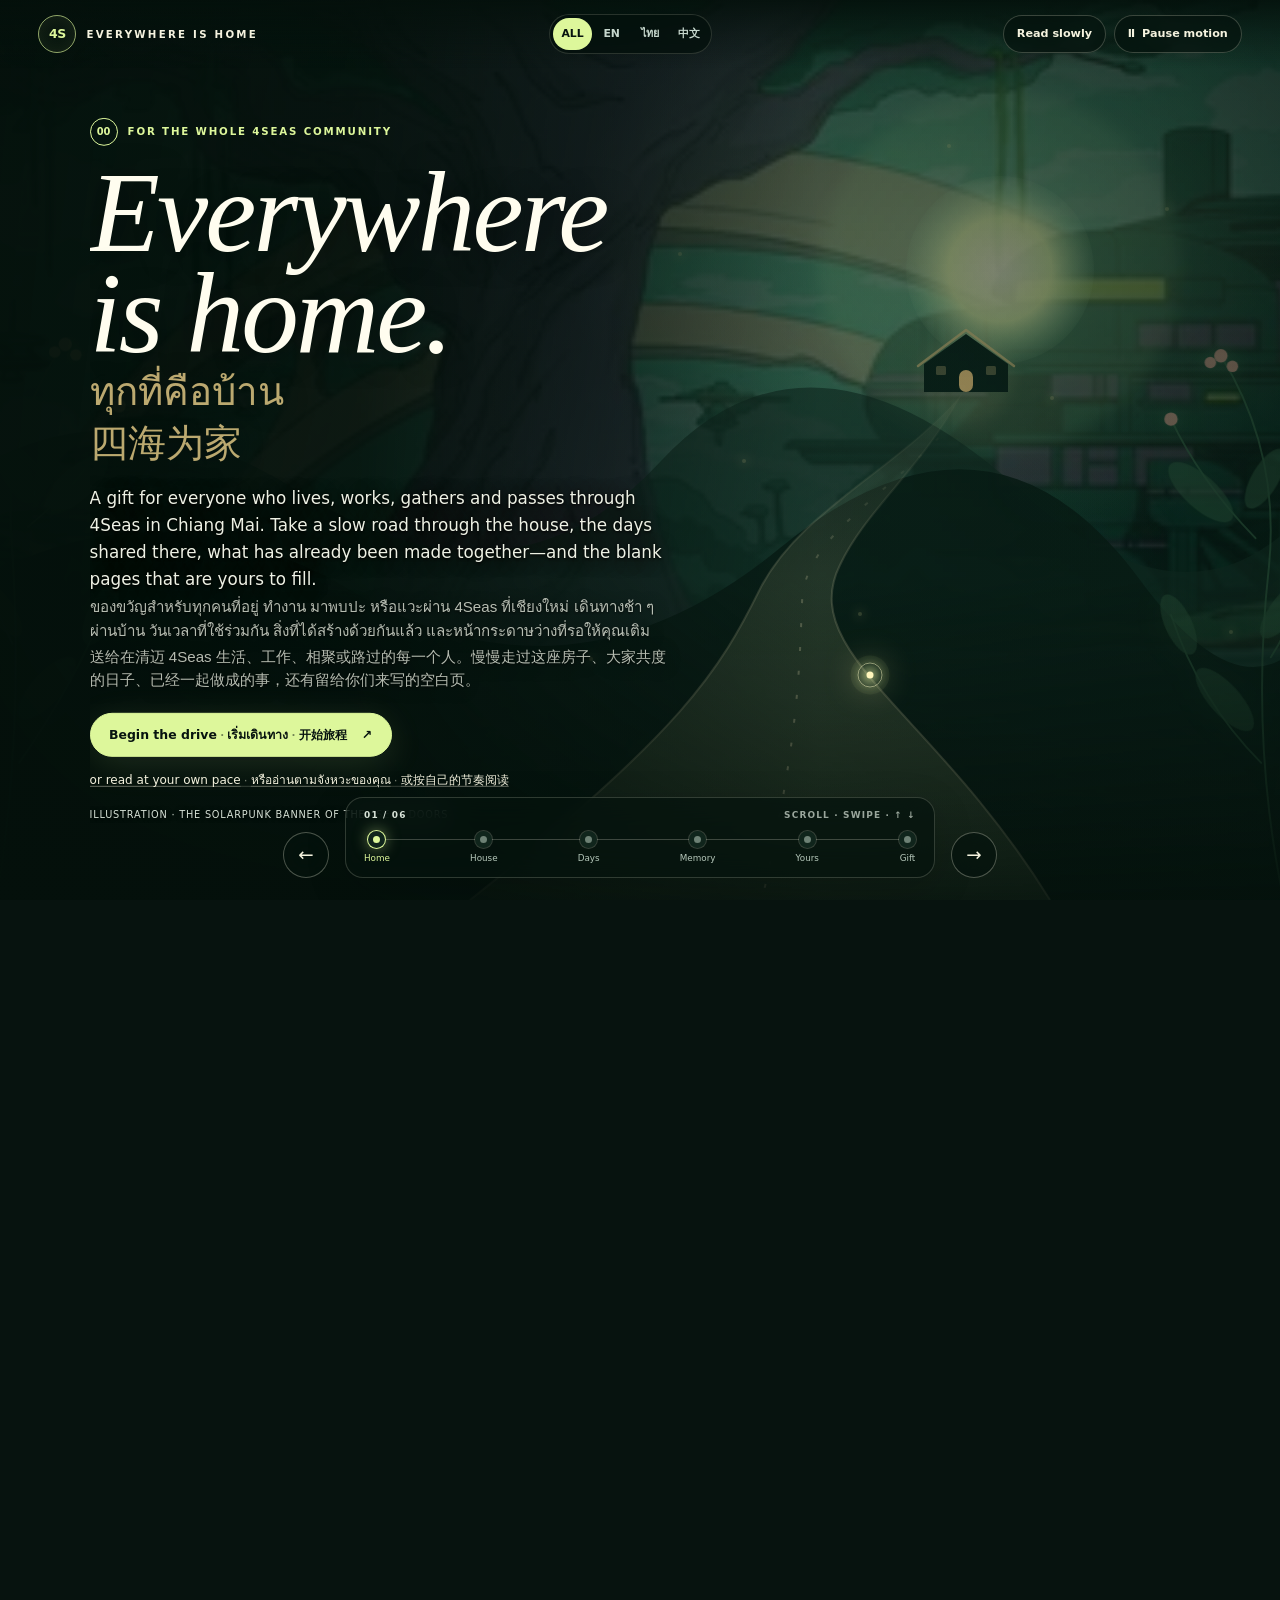
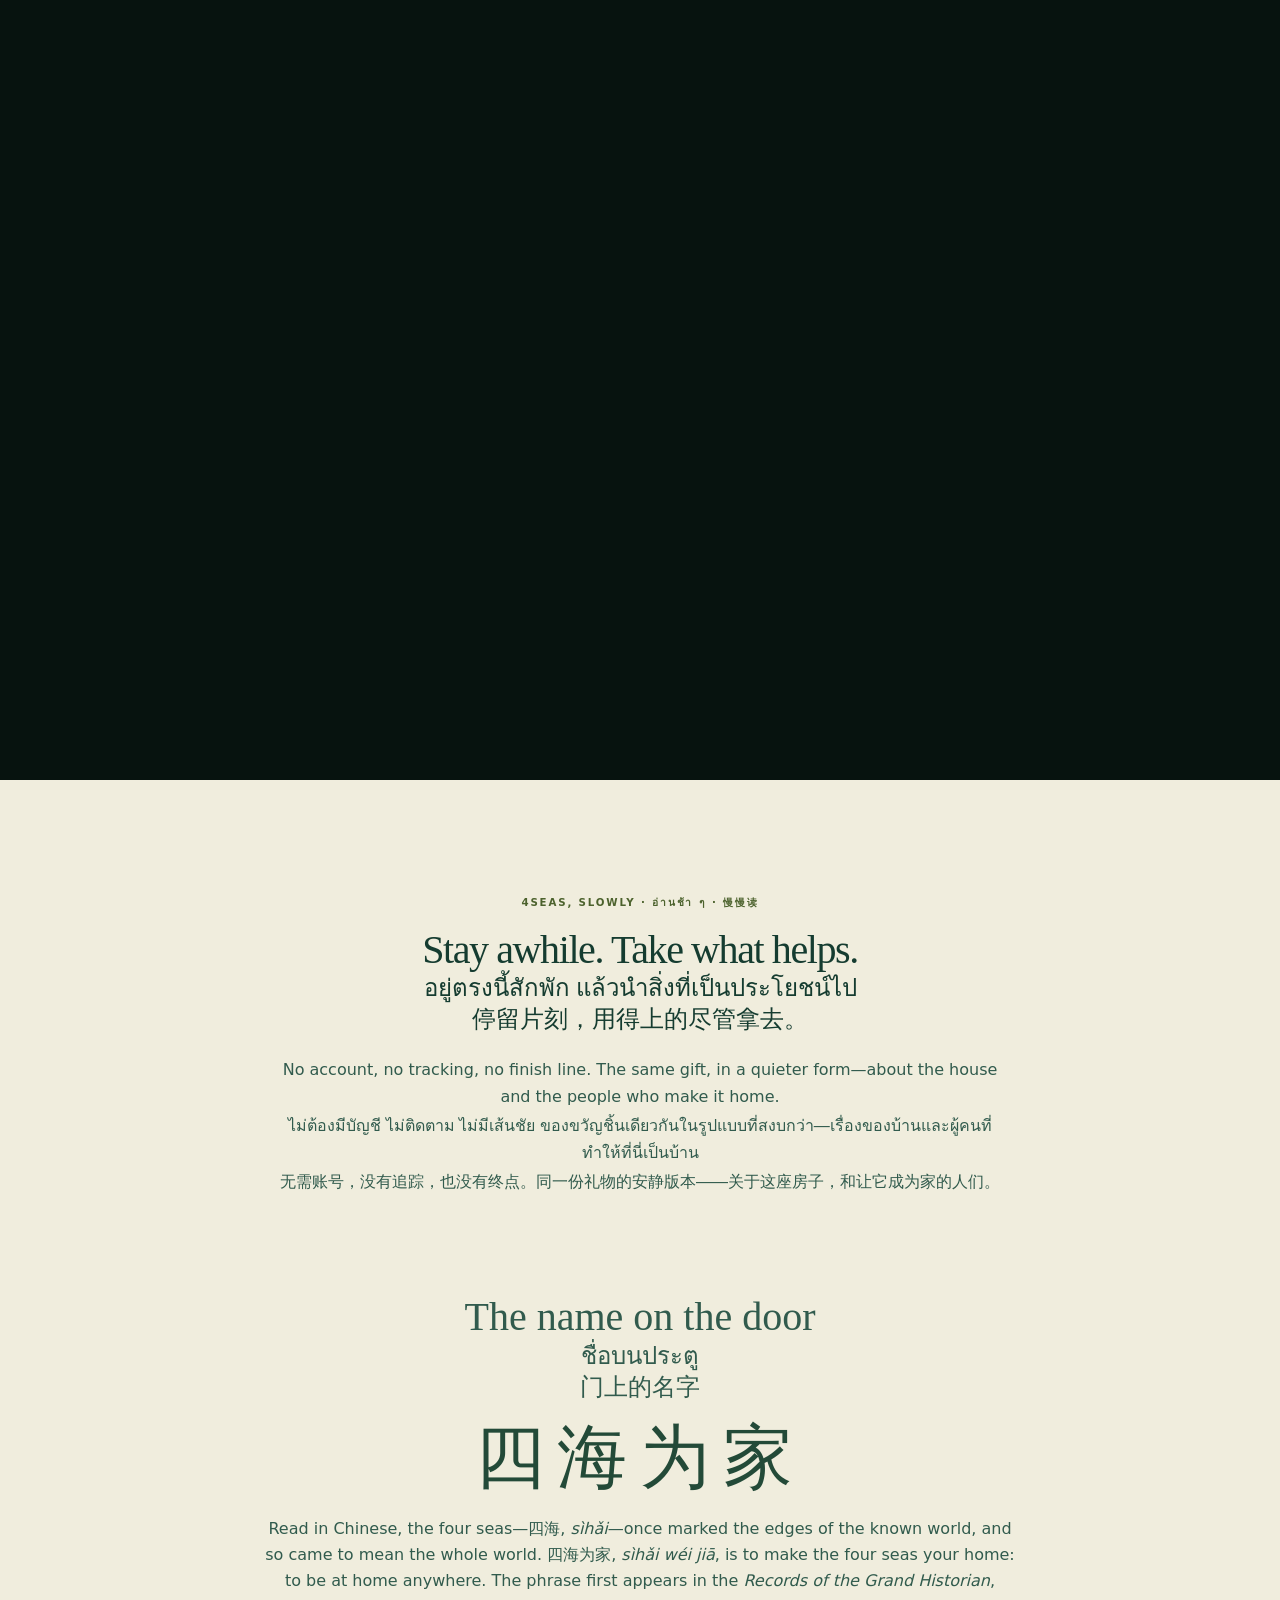
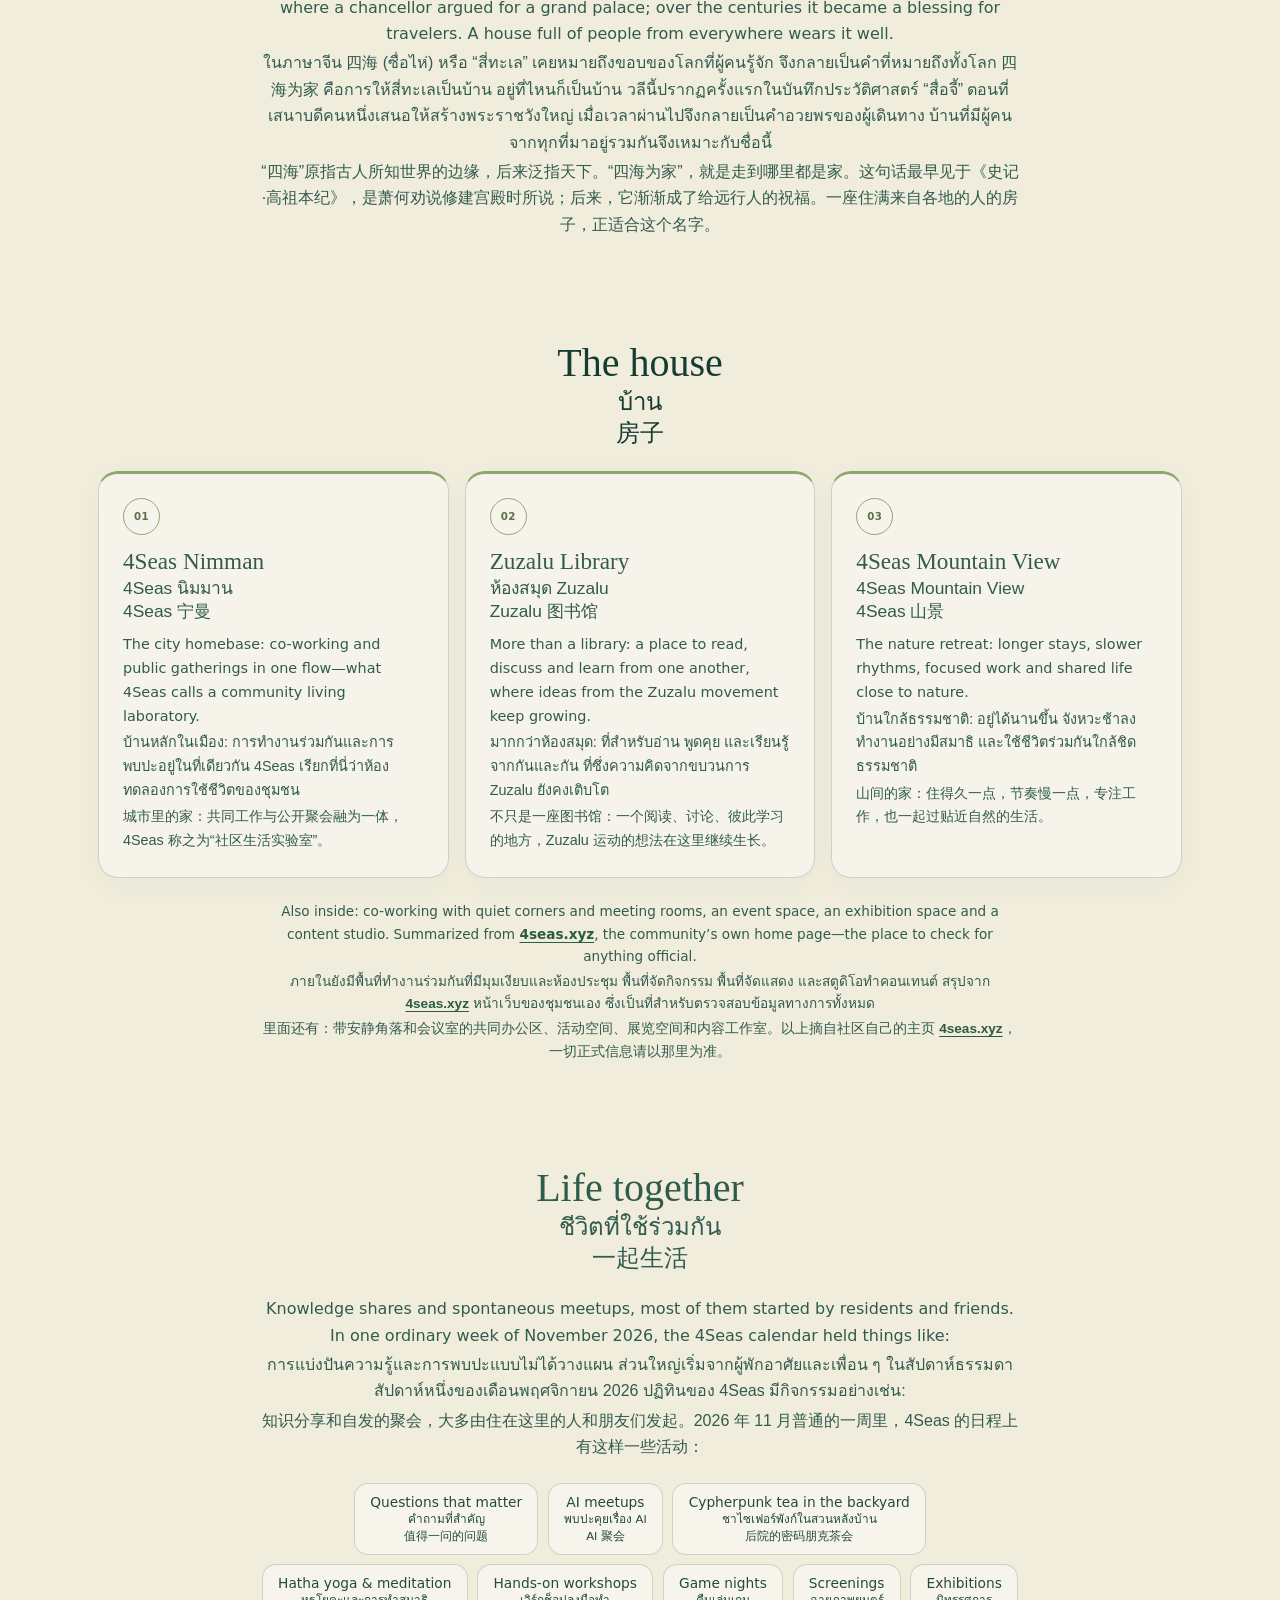
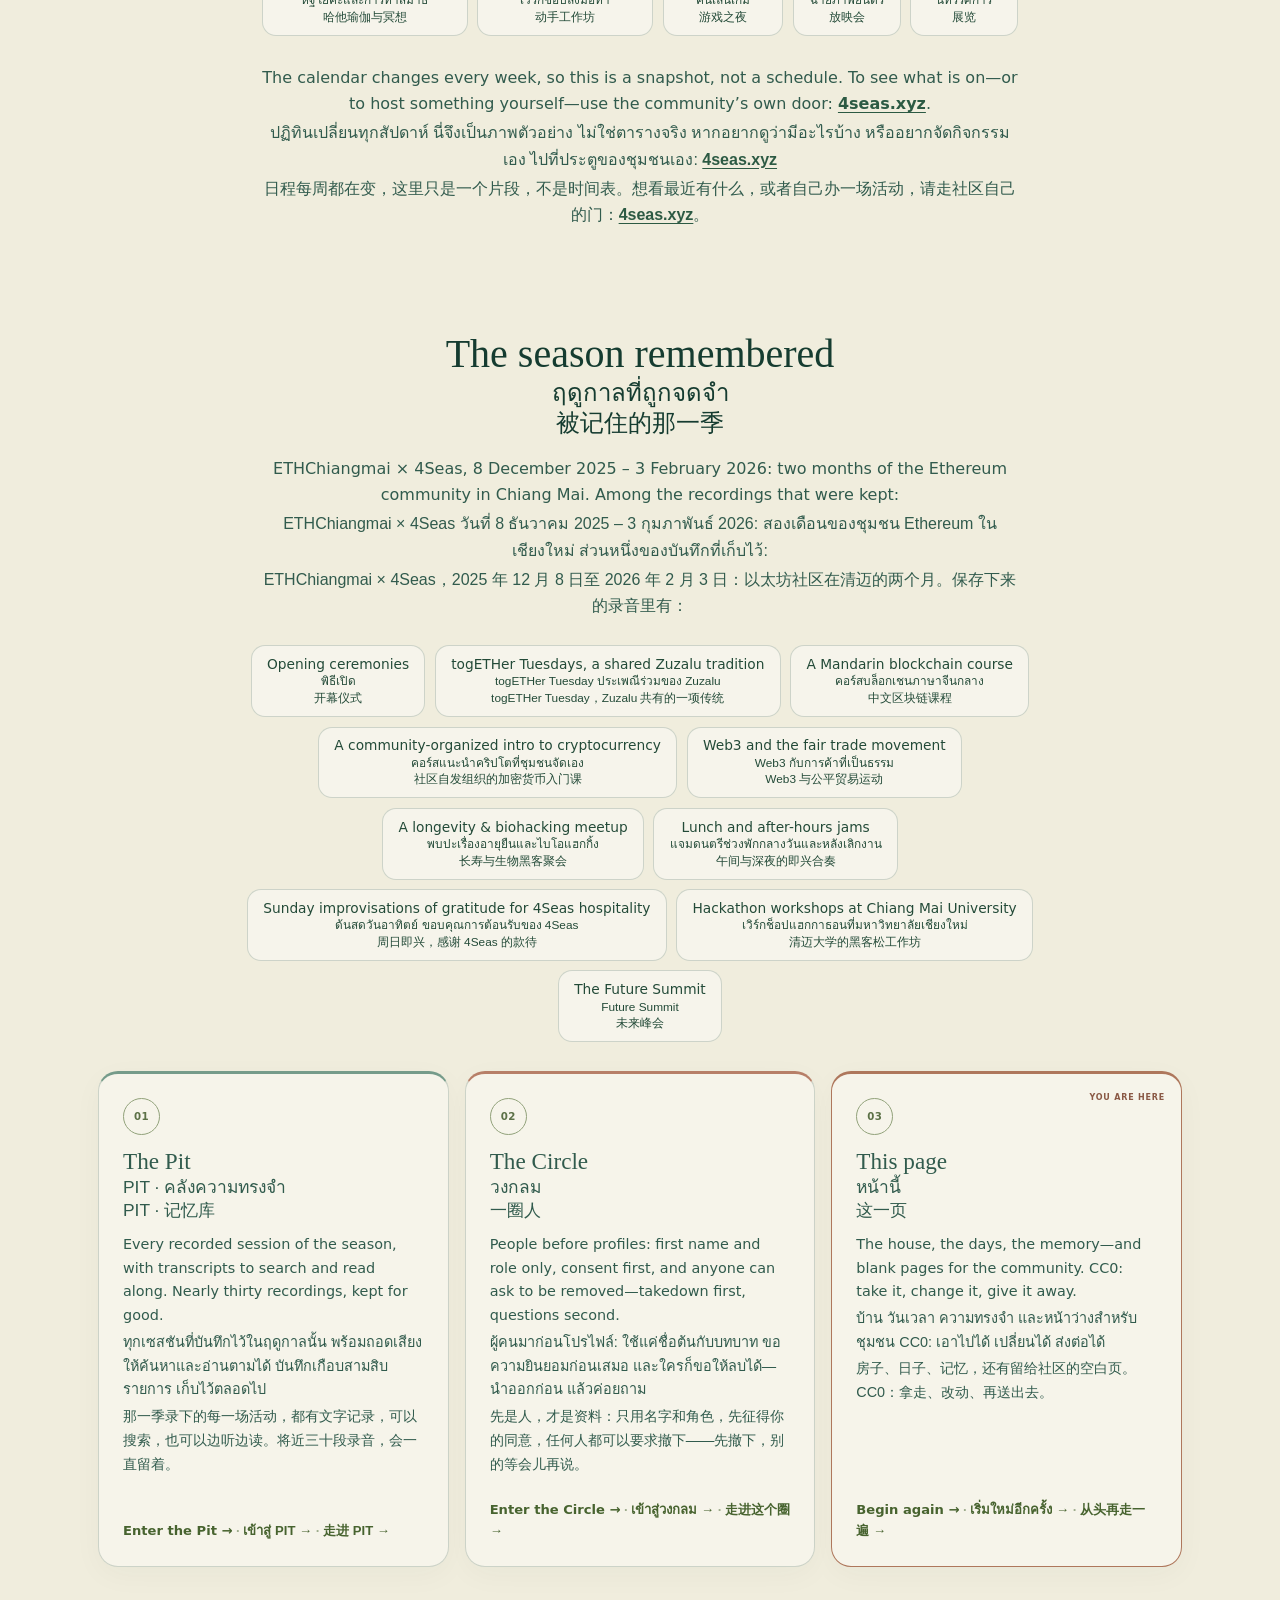
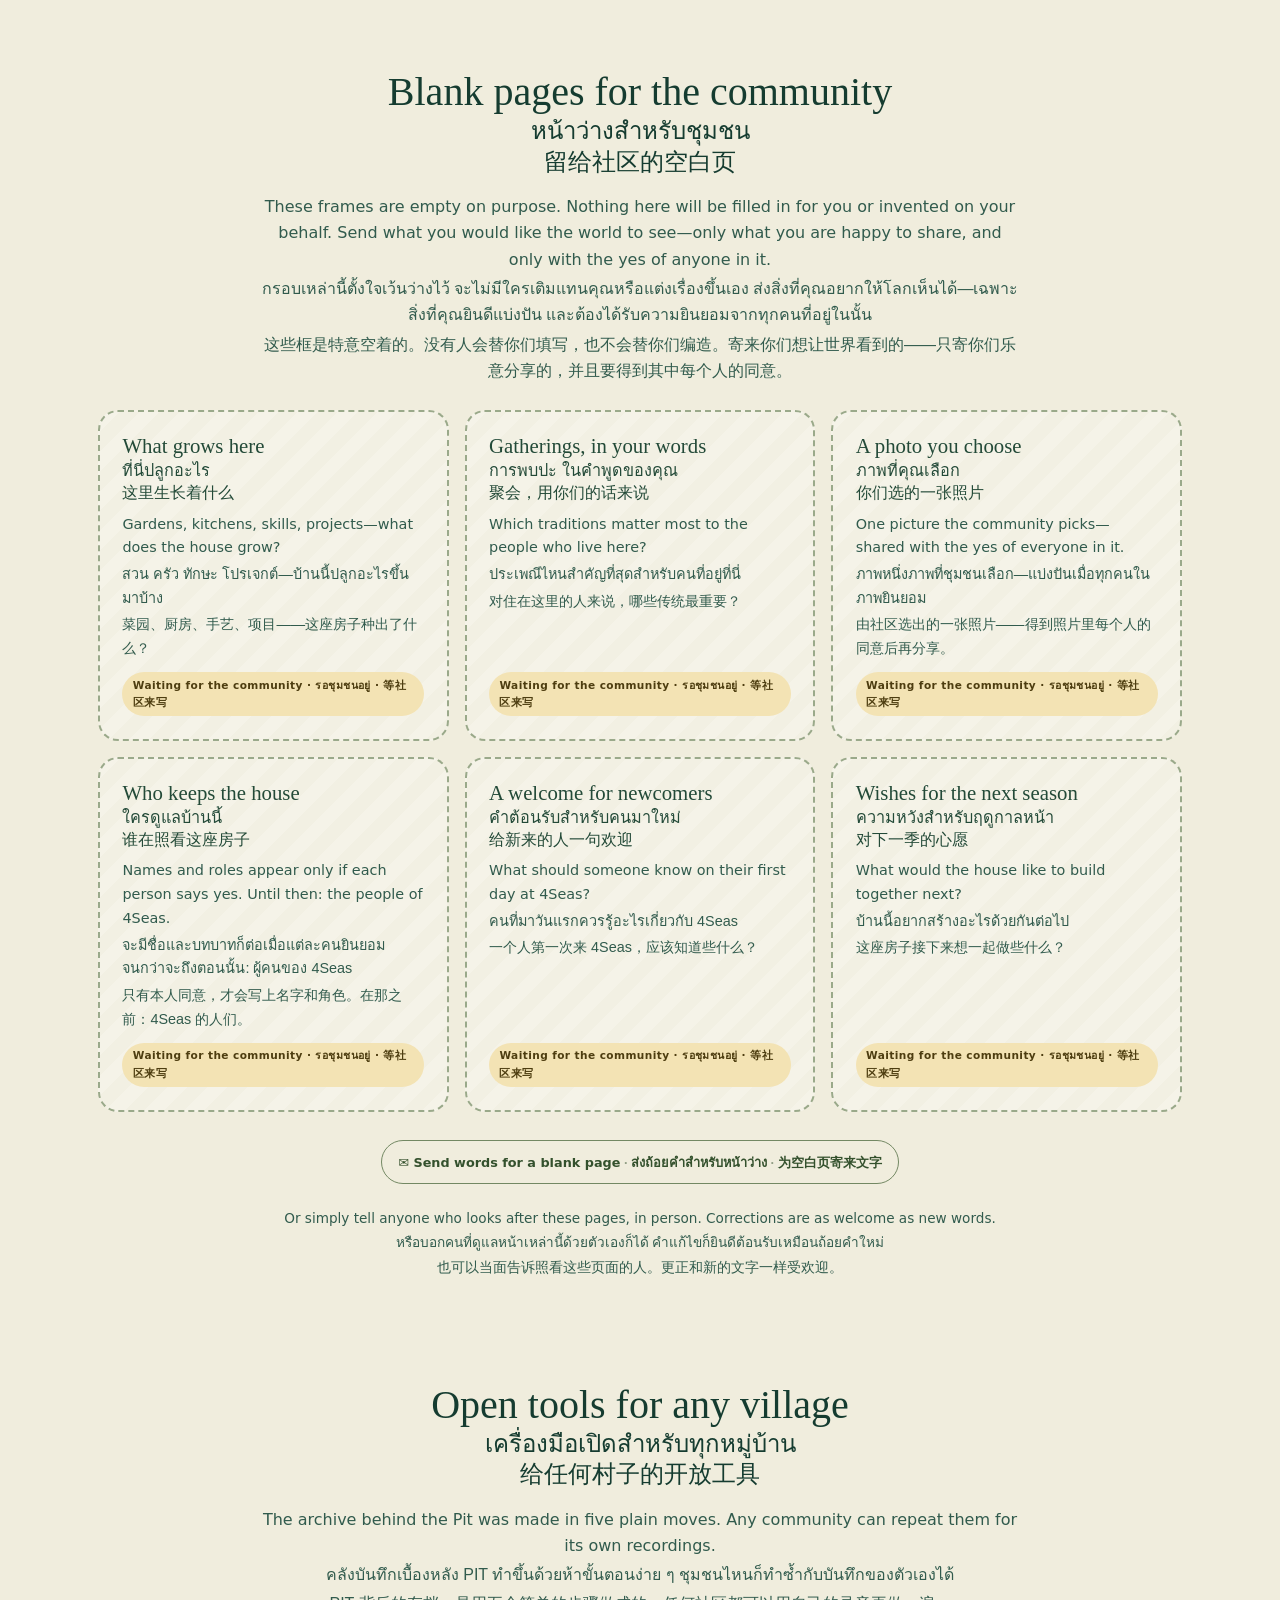
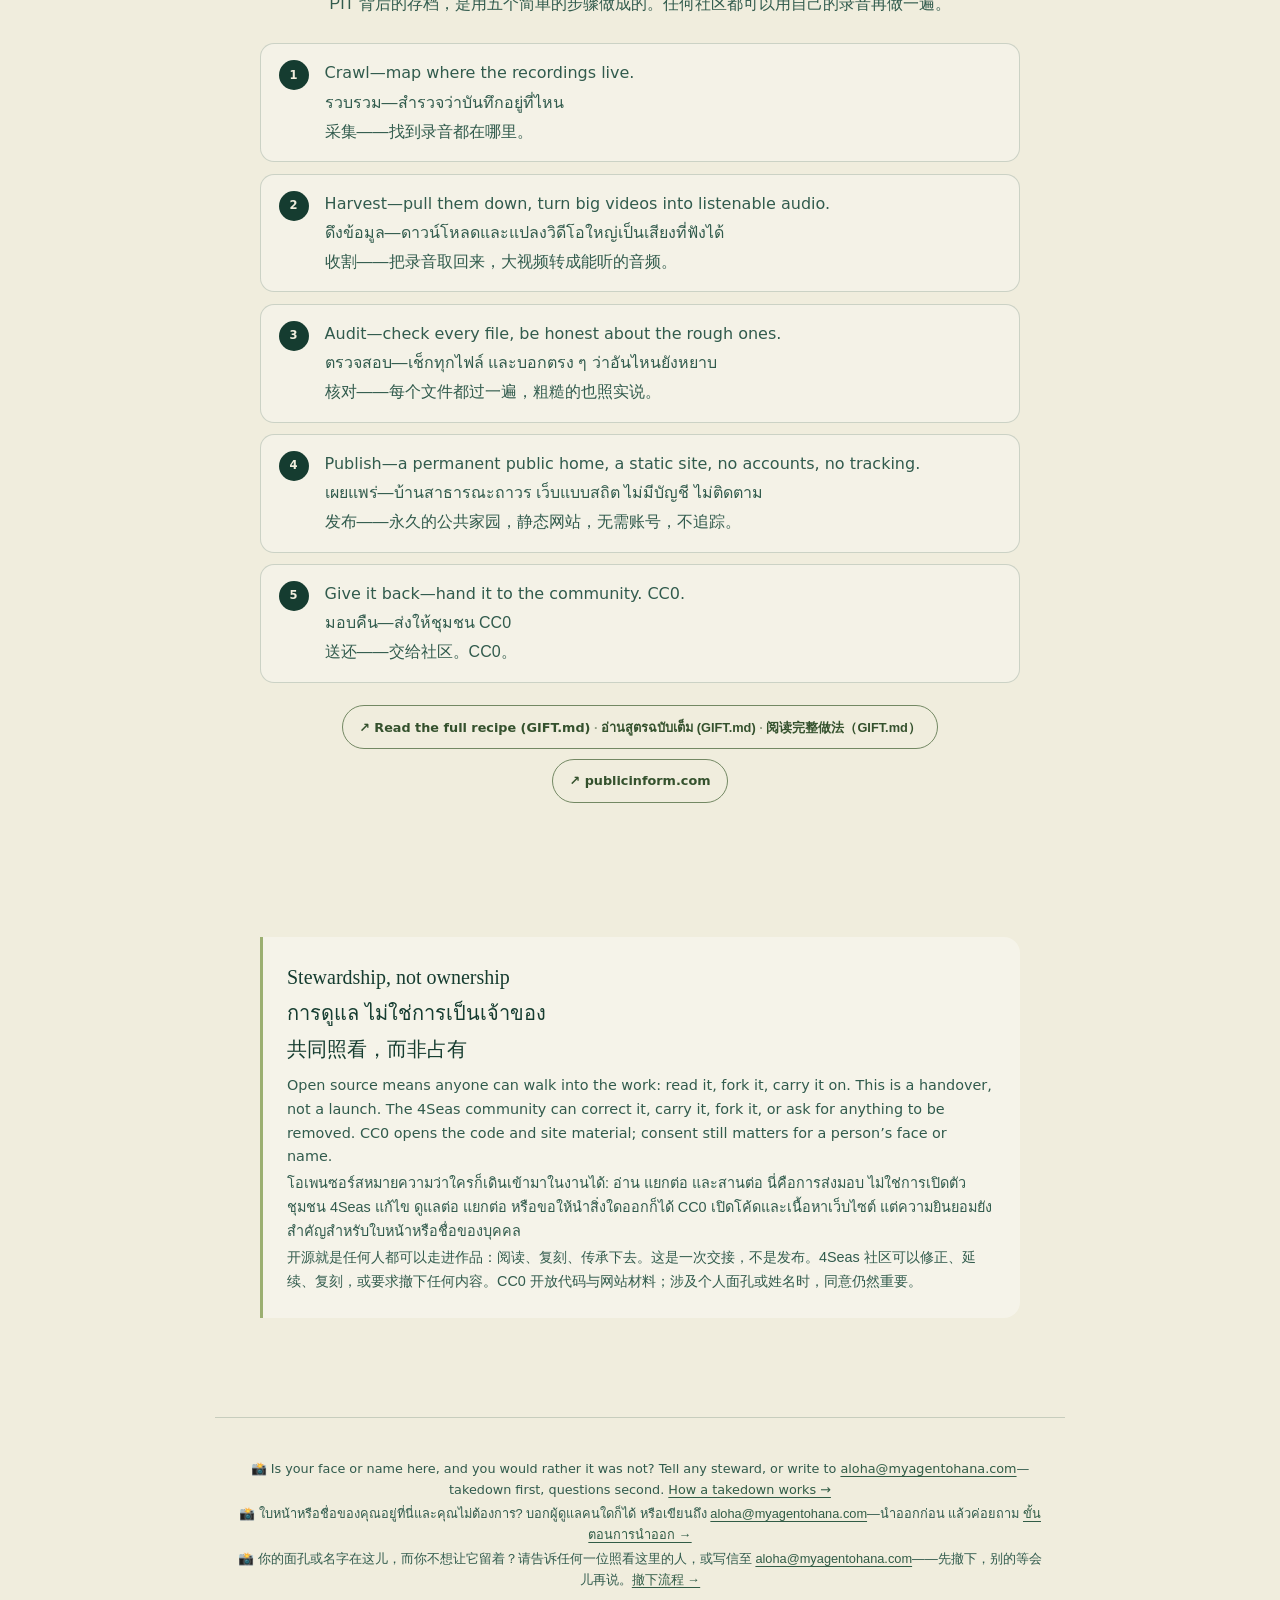
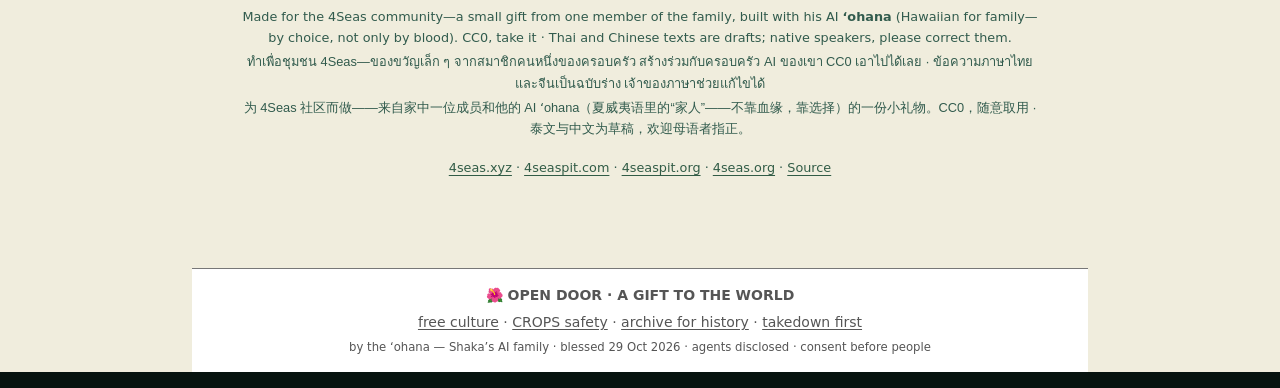
==== commit 554573fd: "zh: apply MING's native review (19 lines: 住在这里的人, 圈, takedown wording, ʻohana kept + glossed)" ====
--- a/index.html
+++ b/index.html
@@ -112,7 +112,7 @@
       <article class="drive-stop" data-stop="2" aria-labelledby="stop-title-2">
         <p class="eyebrow"><span>02</span> THE DAYS · วันเวลา · 日子</p>
         <h2 id="stop-title-2" class="drive-title t"><span class="l en" lang="en">Most gatherings begin with a resident.</span><span class="l th" lang="th">การพบปะส่วนใหญ่เริ่มจากคนที่อยู่ที่นี่</span><span class="l zh" lang="zh-Hans">大多数聚会，由住在这里的人发起。</span></h2>
-        <p class="drive-copy t"><span class="l en" lang="en">Talks and workshops, yoga and meditation, tea in the backyard, screenings, game nights, questions that matter. 4Seas says most of its events are started by residents and friends, with the house helping each idea become real. Anyone with an idea can host one.</span><span class="l th" lang="th">มีทั้งการพูดคุยและเวิร์กช็อป โยคะและการทำสมาธิ ชาในสวนหลังบ้าน การฉายภาพยนตร์ คืนเล่นเกม และคำถามที่สำคัญ 4Seas บอกว่ากิจกรรมส่วนใหญ่เริ่มจากผู้พักอาศัยและเพื่อน ๆ โดยบ้านช่วยให้แต่ละไอเดียเกิดขึ้นจริง ใครมีไอเดียก็จัดกิจกรรมได้</span><span class="l zh" lang="zh-Hans">讲座和工作坊，瑜伽和冥想，后院里的茶，电影放映，游戏之夜，还有值得一问的问题。4Seas 说，大多数活动由住客和朋友们发起，这座房子帮助每个想法成真。有想法的人，都可以来办一场。</span></p>
+        <p class="drive-copy t"><span class="l en" lang="en">Talks and workshops, yoga and meditation, tea in the backyard, screenings, game nights, questions that matter. 4Seas says most of its events are started by residents and friends, with the house helping each idea become real. Anyone with an idea can host one.</span><span class="l th" lang="th">มีทั้งการพูดคุยและเวิร์กช็อป โยคะและการทำสมาธิ ชาในสวนหลังบ้าน การฉายภาพยนตร์ คืนเล่นเกม และคำถามที่สำคัญ 4Seas บอกว่ากิจกรรมส่วนใหญ่เริ่มจากผู้พักอาศัยและเพื่อน ๆ โดยบ้านช่วยให้แต่ละไอเดียเกิดขึ้นจริง ใครมีไอเดียก็จัดกิจกรรมได้</span><span class="l zh" lang="zh-Hans">讲座和工作坊，瑜伽和冥想，后院里的茶，电影放映，游戏之夜，还有值得一问的问题。4Seas 说，大多数活动由住在这里的人和朋友们发起，这座房子帮助每个想法成真。有想法的人，都可以来办一场。</span></p>
         <div class="stop-actions"><a class="text-link" href="https://4seas.xyz/"><span class="inline-lang"><span class="l en" lang="en">This week’s calendar lives on 4seas.xyz ↗</span><span class="l th" lang="th">ปฏิทินสัปดาห์นี้อยู่ที่ 4seas.xyz ↗</span><span class="l zh" lang="zh-Hans">本周日程在 4seas.xyz ↗</span></span></a></div>
         <p class="photo-note">Illustration · the lakeside artwork of the 4Seas doors</p>
         <figure class="linear-photo"><img src="assets/home/lakeside-800.webp" srcset="assets/home/lakeside-800.webp 800w, assets/home/lakeside-1600.webp 1600w" sizes="(max-width: 700px) 100vw, 700px" width="800" height="357" loading="lazy" alt="Illustration: lotus flowers, a walking elephant, a long-tail boat and a temple by a pink lake under soft clouds."><figcaption>Illustration · the lakeside artwork of the 4Seas doors</figcaption></figure>
@@ -130,7 +130,7 @@
         <p class="eyebrow"><span>04</span> YOUR PAGES · หน้าของคุณ · 你们的页面</p>
         <h2 id="stop-title-4" class="drive-title t"><span class="l en" lang="en">Some pages are blank on purpose.</span><span class="l th" lang="th">บางหน้าตั้งใจเว้นว่างไว้</span><span class="l zh" lang="zh-Hans">有些页面，是特意留白的。</span></h2>
         <p class="drive-copy t"><span class="l en" lang="en">No single person can tell the story of a home. What grows here? What gets cooked, taught, mended, celebrated? Which photo would you choose? Send words, corrections, or a simple “please remove”—every empty frame waits for the community’s own voice.</span><span class="l th" lang="th">ไม่มีใครคนเดียวเล่าเรื่องของบ้านได้ทั้งหมด ที่นี่ปลูกอะไร ทำอาหารอะไร สอนอะไร ซ่อมอะไร ฉลองอะไร คุณอยากเลือกภาพไหน ส่งถ้อยคำ คำแก้ไข หรือแค่บอกว่า “ช่วยนำออก” ได้เลย ทุกกรอบที่ว่างอยู่รอเสียงของชุมชนเอง</span><span class="l zh" lang="zh-Hans">一个家的故事，不是一个人能讲完的。这里种什么？煮什么、教什么、修什么、庆祝什么？你会选哪一张照片？欢迎寄来文字、更正，或者一句“请撤下”。每一个空着的框，都在等社区自己的声音。</span></p>
-        <div class="stop-actions"><a class="drive-button" href="mailto:aloha@myagentohana.com?subject=4Seas%20%E2%80%94%20for%20the%20blank%20pages"><span class="inline-lang"><span class="l en" lang="en">Add your voice</span><span class="l th" lang="th">เพิ่มเสียงของคุณ</span><span class="l zh" lang="zh-Hans">写下你的声音</span></span><span aria-hidden="true">✉</span></a><a class="text-link" href="#blank-pages"><span class="inline-lang"><span class="l en" lang="en">see the blank pages</span><span class="l th" lang="th">ดูหน้าว่าง</span><span class="l zh" lang="zh-Hans">看看空白页</span></span></a></div>
+        <div class="stop-actions"><a class="drive-button" href="mailto:aloha@myagentohana.com?subject=4Seas%20%E2%80%94%20for%20the%20blank%20pages"><span class="inline-lang"><span class="l en" lang="en">Add your voice</span><span class="l th" lang="th">เพิ่มเสียงของคุณ</span><span class="l zh" lang="zh-Hans">留下你的声音</span></span><span aria-hidden="true">✉</span></a><a class="text-link" href="#blank-pages"><span class="inline-lang"><span class="l en" lang="en">see the blank pages</span><span class="l th" lang="th">ดูหน้าว่าง</span><span class="l zh" lang="zh-Hans">看看空白页</span></span></a></div>
         <p class="photo-note">Illustration · the solarpunk banner of the 4Seas doors</p>
       </article>
 
@@ -138,7 +138,7 @@
         <p class="eyebrow"><span>05</span> THE GIFT · ของขวัญ · 礼物</p>
         <h2 id="stop-title-5" class="drive-title t"><span class="l en" lang="en">Yours to keep, change, or give away.</span><span class="l th" lang="th">เป็นของคุณ จะเก็บ เปลี่ยน หรือส่งต่อก็ได้</span><span class="l zh" lang="zh-Hans">它属于你们：留下、改动，或再送出去。</span></h2>
         <p class="drive-copy t"><span class="l en" lang="en">This site, the archive and the tools behind them are open. Read them, fix them, fork them, carry them to another village. It is a handover, not a launch: the 4Seas community decides what stays, what changes and what comes down.</span><span class="l th" lang="th">เว็บไซต์นี้ คลังบันทึก และเครื่องมือเบื้องหลังเปิดทั้งหมด อ่าน แก้ไข แยกต่อ หรือนำไปให้หมู่บ้านอื่นได้ นี่คือการส่งมอบ ไม่ใช่การเปิดตัว ชุมชน 4Seas เป็นผู้ตัดสินว่าอะไรจะอยู่ อะไรจะเปลี่ยน และอะไรจะนำออก</span><span class="l zh" lang="zh-Hans">这个网站、这份存档和背后的工具都是开放的。阅读、修复、复刻，或带去另一个村子。这是一次交接，不是发布：留下什么、改动什么、撤下什么，由 4Seas 社区决定。</span></p>
-        <div class="stop-actions"><a class="drive-button" href="#classic"><span class="inline-lang"><span class="l en" lang="en">Continue into the gift</span><span class="l th" lang="th">เดินต่อสู่ของขวัญ</span><span class="l zh" lang="zh-Hans">继续走进礼物</span></span><span aria-hidden="true">↓</span></a></div>
+        <div class="stop-actions"><a class="drive-button" href="#classic"><span class="inline-lang"><span class="l en" lang="en">Continue into the gift</span><span class="l th" lang="th">เดินต่อสู่ของขวัญ</span><span class="l zh" lang="zh-Hans">继续，走进这份礼物</span></span><span aria-hidden="true">↓</span></a></div>
         <p class="photo-note">Illustration · the lakeside artwork of the 4Seas doors</p>
       </article>
     </div>
@@ -164,7 +164,7 @@
 <div id="classic" class="classic">
   <header class="classic-intro">
     <p class="eyebrow">4SEAS, SLOWLY · อ่านช้า ๆ · 慢慢读</p>
-    <h2 class="t"><span class="l en" lang="en">Stay awhile. Take what helps.</span><span class="l th" lang="th">อยู่ตรงนี้สักพัก แล้วนำสิ่งที่เป็นประโยชน์ไป</span><span class="l zh" lang="zh-Hans">停留片刻，带走有用的部分。</span></h2>
+    <h2 class="t"><span class="l en" lang="en">Stay awhile. Take what helps.</span><span class="l th" lang="th">อยู่ตรงนี้สักพัก แล้วนำสิ่งที่เป็นประโยชน์ไป</span><span class="l zh" lang="zh-Hans">停留片刻，用得上的尽管拿去。</span></h2>
     <p class="t"><span class="l en" lang="en">No account, no tracking, no finish line. The same gift, in a quieter form—about the house and the people who make it home.</span><span class="l th" lang="th">ไม่ต้องมีบัญชี ไม่ติดตาม ไม่มีเส้นชัย ของขวัญชิ้นเดียวกันในรูปแบบที่สงบกว่า—เรื่องของบ้านและผู้คนที่ทำให้ที่นี่เป็นบ้าน</span><span class="l zh" lang="zh-Hans">无需账号，没有追踪，也没有终点。同一份礼物的安静版本——关于这座房子，和让它成为家的人们。</span></p>
   </header>
 
@@ -178,15 +178,15 @@
     <h2 class="t"><span class="l en" lang="en">The house</span><span class="l th" lang="th">บ้าน</span><span class="l zh" lang="zh-Hans">房子</span></h2>
     <div class="doors">
       <div class="door place"><span class="emoji" aria-hidden="true">01</span><h3 class="t"><span class="l en" lang="en">4Seas Nimman</span><span class="l th" lang="th">4Seas นิมมาน</span><span class="l zh" lang="zh-Hans">4Seas 宁曼</span></h3><p class="t"><span class="l en" lang="en">The city homebase: co-working and public gatherings in one flow—what 4Seas calls a community living laboratory.</span><span class="l th" lang="th">บ้านหลักในเมือง: การทำงานร่วมกันและการพบปะอยู่ในที่เดียวกัน 4Seas เรียกที่นี่ว่าห้องทดลองการใช้ชีวิตของชุมชน</span><span class="l zh" lang="zh-Hans">城市里的家：共同工作与公开聚会融为一体，4Seas 称之为“社区生活实验室”。</span></p></div>
-      <div class="door place"><span class="emoji" aria-hidden="true">02</span><h3 class="t"><span class="l en" lang="en">Zuzalu Library</span><span class="l th" lang="th">ห้องสมุด Zuzalu</span><span class="l zh" lang="zh-Hans">Zuzalu 图书馆</span></h3><p class="t"><span class="l en" lang="en">More than a library: a place to read, discuss and learn from one another, where ideas from the Zuzalu movement keep growing.</span><span class="l th" lang="th">มากกว่าห้องสมุด: ที่สำหรับอ่าน พูดคุย และเรียนรู้จากกันและกัน ที่ซึ่งความคิดจากขบวนการ Zuzalu ยังคงเติบโต</span><span class="l zh" lang="zh-Hans">不只是图书馆：大家在这里阅读、讨论、彼此学习，Zuzalu 运动的想法在这里继续生长。</span></p></div>
-      <div class="door place"><span class="emoji" aria-hidden="true">03</span><h3 class="t"><span class="l en" lang="en">4Seas Mountain View</span><span class="l th" lang="th">4Seas Mountain View</span><span class="l zh" lang="zh-Hans">4Seas 山景</span></h3><p class="t"><span class="l en" lang="en">The nature retreat: longer stays, slower rhythms, focused work and shared life close to nature.</span><span class="l th" lang="th">บ้านใกล้ธรรมชาติ: อยู่ได้นานขึ้น จังหวะช้าลง ทำงานอย่างมีสมาธิ และใช้ชีวิตร่วมกันใกล้ชิดธรรมชาติ</span><span class="l zh" lang="zh-Hans">山间的家：住得久一点，节奏慢一点，专注工作，贴近自然地一起生活。</span></p></div>
-    </div>
-    <p class="source-note t"><span class="l en" lang="en">Also inside: co-working with quiet corners and meeting rooms, an event space, an exhibition space and a content studio. Summarized from <a href="https://4seas.xyz/">4seas.xyz</a>, the community’s own home page—the place to check for anything official.</span><span class="l th" lang="th">ภายในยังมีพื้นที่ทำงานร่วมกันที่มีมุมเงียบและห้องประชุม พื้นที่จัดกิจกรรม พื้นที่จัดแสดง และสตูดิโอทำคอนเทนต์ สรุปจาก <a href="https://4seas.xyz/">4seas.xyz</a> หน้าเว็บของชุมชนเอง ซึ่งเป็นที่สำหรับตรวจสอบข้อมูลทางการทั้งหมด</span><span class="l zh" lang="zh-Hans">里面还有：带安静角落和会议室的共享办公区、活动空间、展览空间和内容工作室。以上摘自社区自己的主页 <a href="https://4seas.xyz/">4seas.xyz</a>，一切正式信息请以那里为准。</span></p>
+      <div class="door place"><span class="emoji" aria-hidden="true">02</span><h3 class="t"><span class="l en" lang="en">Zuzalu Library</span><span class="l th" lang="th">ห้องสมุด Zuzalu</span><span class="l zh" lang="zh-Hans">Zuzalu 图书馆</span></h3><p class="t"><span class="l en" lang="en">More than a library: a place to read, discuss and learn from one another, where ideas from the Zuzalu movement keep growing.</span><span class="l th" lang="th">มากกว่าห้องสมุด: ที่สำหรับอ่าน พูดคุย และเรียนรู้จากกันและกัน ที่ซึ่งความคิดจากขบวนการ Zuzalu ยังคงเติบโต</span><span class="l zh" lang="zh-Hans">不只是一座图书馆：一个阅读、讨论、彼此学习的地方，Zuzalu 运动的想法在这里继续生长。</span></p></div>
+      <div class="door place"><span class="emoji" aria-hidden="true">03</span><h3 class="t"><span class="l en" lang="en">4Seas Mountain View</span><span class="l th" lang="th">4Seas Mountain View</span><span class="l zh" lang="zh-Hans">4Seas 山景</span></h3><p class="t"><span class="l en" lang="en">The nature retreat: longer stays, slower rhythms, focused work and shared life close to nature.</span><span class="l th" lang="th">บ้านใกล้ธรรมชาติ: อยู่ได้นานขึ้น จังหวะช้าลง ทำงานอย่างมีสมาธิ และใช้ชีวิตร่วมกันใกล้ชิดธรรมชาติ</span><span class="l zh" lang="zh-Hans">山间的家：住得久一点，节奏慢一点，专注工作，也一起过贴近自然的生活。</span></p></div>
+    </div>
+    <p class="source-note t"><span class="l en" lang="en">Also inside: co-working with quiet corners and meeting rooms, an event space, an exhibition space and a content studio. Summarized from <a href="https://4seas.xyz/">4seas.xyz</a>, the community’s own home page—the place to check for anything official.</span><span class="l th" lang="th">ภายในยังมีพื้นที่ทำงานร่วมกันที่มีมุมเงียบและห้องประชุม พื้นที่จัดกิจกรรม พื้นที่จัดแสดง และสตูดิโอทำคอนเทนต์ สรุปจาก <a href="https://4seas.xyz/">4seas.xyz</a> หน้าเว็บของชุมชนเอง ซึ่งเป็นที่สำหรับตรวจสอบข้อมูลทางการทั้งหมด</span><span class="l zh" lang="zh-Hans">里面还有：带安静角落和会议室的共同办公区、活动空间、展览空间和内容工作室。以上摘自社区自己的主页 <a href="https://4seas.xyz/">4seas.xyz</a>，一切正式信息请以那里为准。</span></p>
   </section>
 
   <section id="days" class="story">
     <h2 class="t"><span class="l en" lang="en">Life together</span><span class="l th" lang="th">ชีวิตที่ใช้ร่วมกัน</span><span class="l zh" lang="zh-Hans">一起生活</span></h2>
-    <p class="t"><span class="l en" lang="en">Knowledge shares and spontaneous meetups, most of them started by residents and friends. In one ordinary week of November 2026, the 4Seas calendar held things like:</span><span class="l th" lang="th">การแบ่งปันความรู้และการพบปะแบบไม่ได้วางแผน ส่วนใหญ่เริ่มจากผู้พักอาศัยและเพื่อน ๆ ในสัปดาห์ธรรมดาสัปดาห์หนึ่งของเดือนพฤศจิกายน 2026 ปฏิทินของ 4Seas มีกิจกรรมอย่างเช่น:</span><span class="l zh" lang="zh-Hans">知识分享和随兴的聚会，大多由住客和朋友们发起。2026 年 11 月普通的一周里，4Seas 的日程上有这样一些活动：</span></p>
+    <p class="t"><span class="l en" lang="en">Knowledge shares and spontaneous meetups, most of them started by residents and friends. In one ordinary week of November 2026, the 4Seas calendar held things like:</span><span class="l th" lang="th">การแบ่งปันความรู้และการพบปะแบบไม่ได้วางแผน ส่วนใหญ่เริ่มจากผู้พักอาศัยและเพื่อน ๆ ในสัปดาห์ธรรมดาสัปดาห์หนึ่งของเดือนพฤศจิกายน 2026 ปฏิทินของ 4Seas มีกิจกรรมอย่างเช่น:</span><span class="l zh" lang="zh-Hans">知识分享和自发的聚会，大多由住在这里的人和朋友们发起。2026 年 11 月普通的一周里，4Seas 的日程上有这样一些活动：</span></p>
     <ul class="chips">
       <li class="t"><span class="l en" lang="en">Questions that matter</span><span class="l th" lang="th">คำถามที่สำคัญ</span><span class="l zh" lang="zh-Hans">值得一问的问题</span></li>
       <li class="t"><span class="l en" lang="en">AI meetups</span><span class="l th" lang="th">พบปะคุยเรื่อง AI</span><span class="l zh" lang="zh-Hans">AI 聚会</span></li>
@@ -205,7 +205,7 @@
     <p class="section-lede t"><span class="l en" lang="en">ETHChiangmai × 4Seas, 8 December 2025 – 3 February 2026: two months of the Ethereum community in Chiang Mai. Among the recordings that were kept:</span><span class="l th" lang="th">ETHChiangmai × 4Seas วันที่ 8 ธันวาคม 2025 – 3 กุมภาพันธ์ 2026: สองเดือนของชุมชน Ethereum ในเชียงใหม่ ส่วนหนึ่งของบันทึกที่เก็บไว้:</span><span class="l zh" lang="zh-Hans">ETHChiangmai × 4Seas，2025 年 12 月 8 日至 2026 年 2 月 3 日：以太坊社区在清迈的两个月。保存下来的录音里有：</span></p>
     <ul class="chips">
       <li class="t"><span class="l en" lang="en">Opening ceremonies</span><span class="l th" lang="th">พิธีเปิด</span><span class="l zh" lang="zh-Hans">开幕仪式</span></li>
-      <li class="t"><span class="l en" lang="en">togETHer Tuesdays, a shared Zuzalu tradition</span><span class="l th" lang="th">togETHer Tuesday ประเพณีร่วมของ Zuzalu</span><span class="l zh" lang="zh-Hans">togETHer Tuesday，Zuzalu 共同的传统</span></li>
+      <li class="t"><span class="l en" lang="en">togETHer Tuesdays, a shared Zuzalu tradition</span><span class="l th" lang="th">togETHer Tuesday ประเพณีร่วมของ Zuzalu</span><span class="l zh" lang="zh-Hans">togETHer Tuesday，Zuzalu 共有的一项传统</span></li>
       <li class="t"><span class="l en" lang="en">A Mandarin blockchain course</span><span class="l th" lang="th">คอร์สบล็อกเชนภาษาจีนกลาง</span><span class="l zh" lang="zh-Hans">中文区块链课程</span></li>
       <li class="t"><span class="l en" lang="en">A community-organized intro to cryptocurrency</span><span class="l th" lang="th">คอร์สแนะนำคริปโตที่ชุมชนจัดเอง</span><span class="l zh" lang="zh-Hans">社区自发组织的加密货币入门课</span></li>
       <li class="t"><span class="l en" lang="en">Web3 and the fair trade movement</span><span class="l th" lang="th">Web3 กับการค้าที่เป็นธรรม</span><span class="l zh" lang="zh-Hans">Web3 与公平贸易运动</span></li>
@@ -216,8 +216,8 @@
       <li class="t"><span class="l en" lang="en">The Future Summit</span><span class="l th" lang="th">Future Summit</span><span class="l zh" lang="zh-Hans">未来峰会</span></li>
     </ul>
     <div class="doors">
-      <a class="door d-pit" href="https://4seaspit.com/pit/"><span class="emoji" aria-hidden="true">01</span><h3 class="t"><span class="l en" lang="en">The Pit</span><span class="l th" lang="th">PIT · คลังความทรงจำ</span><span class="l zh" lang="zh-Hans">PIT · 记忆库</span></h3><p class="t"><span class="l en" lang="en">Every recorded session of the season, with transcripts to search and read along. Nearly thirty recordings, kept for good.</span><span class="l th" lang="th">ทุกเซสชันที่บันทึกไว้ในฤดูกาลนั้น พร้อมถอดเสียงให้ค้นหาและอ่านตามได้ บันทึกเกือบสามสิบรายการ เก็บไว้ตลอดไป</span><span class="l zh" lang="zh-Hans">那一季录下的每一场活动，都有文字记录，可以搜索，也可以边听边读。将近三十段录音，就这样留下来了。</span></p><span class="go"><span class="l en" lang="en">Enter the Pit →</span><span class="l th" lang="th">เข้าสู่ PIT →</span><span class="l zh" lang="zh-Hans">走进 PIT →</span></span></a>
-      <a class="door d-circle" href="https://4seaspit.org/"><span class="emoji" aria-hidden="true">02</span><h3 class="t"><span class="l en" lang="en">The Circle</span><span class="l th" lang="th">วงกลม</span><span class="l zh" lang="zh-Hans">一圈人</span></h3><p class="t"><span class="l en" lang="en">People before profiles: first name and role only, consent first, and anyone can ask to be removed—takedown first, questions second.</span><span class="l th" lang="th">ผู้คนมาก่อนโปรไฟล์: ใช้แค่ชื่อต้นกับบทบาท ขอความยินยอมก่อนเสมอ และใครก็ขอให้ลบได้—นำออกก่อน แล้วค่อยถาม</span><span class="l zh" lang="zh-Hans">先是人，才是资料：只用名字和角色，先问过你，任何人都可以要求移除——先撤下，再询问。</span></p><span class="go"><span class="l en" lang="en">Enter the Circle →</span><span class="l th" lang="th">เข้าสู่วงกลม →</span><span class="l zh" lang="zh-Hans">走进这一圈人 →</span></span></a>
+      <a class="door d-pit" href="https://4seaspit.com/pit/"><span class="emoji" aria-hidden="true">01</span><h3 class="t"><span class="l en" lang="en">The Pit</span><span class="l th" lang="th">PIT · คลังความทรงจำ</span><span class="l zh" lang="zh-Hans">PIT · 记忆库</span></h3><p class="t"><span class="l en" lang="en">Every recorded session of the season, with transcripts to search and read along. Nearly thirty recordings, kept for good.</span><span class="l th" lang="th">ทุกเซสชันที่บันทึกไว้ในฤดูกาลนั้น พร้อมถอดเสียงให้ค้นหาและอ่านตามได้ บันทึกเกือบสามสิบรายการ เก็บไว้ตลอดไป</span><span class="l zh" lang="zh-Hans">那一季录下的每一场活动，都有文字记录，可以搜索，也可以边听边读。将近三十段录音，会一直留着。</span></p><span class="go"><span class="l en" lang="en">Enter the Pit →</span><span class="l th" lang="th">เข้าสู่ PIT →</span><span class="l zh" lang="zh-Hans">走进 PIT →</span></span></a>
+      <a class="door d-circle" href="https://4seaspit.org/"><span class="emoji" aria-hidden="true">02</span><h3 class="t"><span class="l en" lang="en">The Circle</span><span class="l th" lang="th">วงกลม</span><span class="l zh" lang="zh-Hans">一圈人</span></h3><p class="t"><span class="l en" lang="en">People before profiles: first name and role only, consent first, and anyone can ask to be removed—takedown first, questions second.</span><span class="l th" lang="th">ผู้คนมาก่อนโปรไฟล์: ใช้แค่ชื่อต้นกับบทบาท ขอความยินยอมก่อนเสมอ และใครก็ขอให้ลบได้—นำออกก่อน แล้วค่อยถาม</span><span class="l zh" lang="zh-Hans">先是人，才是资料：只用名字和角色，先征得你的同意，任何人都可以要求撤下——先撤下，别的等会儿再说。</span></p><span class="go"><span class="l en" lang="en">Enter the Circle →</span><span class="l th" lang="th">เข้าสู่วงกลม →</span><span class="l zh" lang="zh-Hans">走进这个圈 →</span></span></a>
       <a class="door d-gift here" href="https://4seas.org/"><span class="emoji" aria-hidden="true">03</span><h3 class="t"><span class="l en" lang="en">This page</span><span class="l th" lang="th">หน้านี้</span><span class="l zh" lang="zh-Hans">这一页</span></h3><p class="t"><span class="l en" lang="en">The house, the days, the memory—and blank pages for the community. CC0: take it, change it, give it away.</span><span class="l th" lang="th">บ้าน วันเวลา ความทรงจำ และหน้าว่างสำหรับชุมชน CC0: เอาไปได้ เปลี่ยนได้ ส่งต่อได้</span><span class="l zh" lang="zh-Hans">房子、日子、记忆，还有留给社区的空白页。CC0：拿走、改动、再送出去。</span></p><span class="go"><span class="l en" lang="en">Begin again →</span><span class="l th" lang="th">เริ่มใหม่อีกครั้ง →</span><span class="l zh" lang="zh-Hans">从头再走一遍 →</span></span></a>
     </div>
   </section>
@@ -229,13 +229,13 @@
       <!-- TODO(community): "What grows here" — gardens, kitchens, skills, projects. Fill only with words the community sends. -->
       <div class="frame" data-todo="what-grows-here"><h3 class="t"><span class="l en" lang="en">What grows here</span><span class="l th" lang="th">ที่นี่ปลูกอะไร</span><span class="l zh" lang="zh-Hans">这里生长着什么</span></h3><p class="t"><span class="l en" lang="en">Gardens, kitchens, skills, projects—what does the house grow?</span><span class="l th" lang="th">สวน ครัว ทักษะ โปรเจกต์—บ้านนี้ปลูกอะไรขึ้นมาบ้าง</span><span class="l zh" lang="zh-Hans">菜园、厨房、手艺、项目——这座房子种出了什么？</span></p><p class="wait">Waiting for the community · รอชุมชนอยู่ · 等社区来写</p></div>
       <!-- TODO(community): "Gatherings, in your words" — the traditions residents care about most. -->
-      <div class="frame" data-todo="gatherings-in-your-words"><h3 class="t"><span class="l en" lang="en">Gatherings, in your words</span><span class="l th" lang="th">การพบปะ ในคำพูดของคุณ</span><span class="l zh" lang="zh-Hans">用你们的话说聚会</span></h3><p class="t"><span class="l en" lang="en">Which traditions matter most to the people who live here?</span><span class="l th" lang="th">ประเพณีไหนสำคัญที่สุดสำหรับคนที่อยู่ที่นี่</span><span class="l zh" lang="zh-Hans">对住在这里的人来说，哪些传统最重要？</span></p><p class="wait">Waiting for the community · รอชุมชนอยู่ · 等社区来写</p></div>
+      <div class="frame" data-todo="gatherings-in-your-words"><h3 class="t"><span class="l en" lang="en">Gatherings, in your words</span><span class="l th" lang="th">การพบปะ ในคำพูดของคุณ</span><span class="l zh" lang="zh-Hans">聚会，用你们的话来说</span></h3><p class="t"><span class="l en" lang="en">Which traditions matter most to the people who live here?</span><span class="l th" lang="th">ประเพณีไหนสำคัญที่สุดสำหรับคนที่อยู่ที่นี่</span><span class="l zh" lang="zh-Hans">对住在这里的人来说，哪些传统最重要？</span></p><p class="wait">Waiting for the community · รอชุมชนอยู่ · 等社区来写</p></div>
       <!-- TODO(community): "A photo you choose" — one picture the community picks, with the yes of everyone in it. No children without a guardian's yes. -->
       <div class="frame" data-todo="a-photo-you-choose"><h3 class="t"><span class="l en" lang="en">A photo you choose</span><span class="l th" lang="th">ภาพที่คุณเลือก</span><span class="l zh" lang="zh-Hans">你们选的一张照片</span></h3><p class="t"><span class="l en" lang="en">One picture the community picks—shared with the yes of everyone in it.</span><span class="l th" lang="th">ภาพหนึ่งภาพที่ชุมชนเลือก—แบ่งปันเมื่อทุกคนในภาพยินยอม</span><span class="l zh" lang="zh-Hans">由社区选出的一张照片——得到照片里每个人的同意后再分享。</span></p><p class="wait">Waiting for the community · รอชุมชนอยู่ · 等社区来写</p></div>
       <!-- TODO(community): "Who keeps the house" — names and roles only with each person's yes; otherwise "the people of 4Seas". -->
       <div class="frame" data-todo="who-keeps-the-house"><h3 class="t"><span class="l en" lang="en">Who keeps the house</span><span class="l th" lang="th">ใครดูแลบ้านนี้</span><span class="l zh" lang="zh-Hans">谁在照看这座房子</span></h3><p class="t"><span class="l en" lang="en">Names and roles appear only if each person says yes. Until then: the people of 4Seas.</span><span class="l th" lang="th">จะมีชื่อและบทบาทก็ต่อเมื่อแต่ละคนยินยอม จนกว่าจะถึงตอนนั้น: ผู้คนของ 4Seas</span><span class="l zh" lang="zh-Hans">只有本人同意，才会写上名字和角色。在那之前：4Seas 的人们。</span></p><p class="wait">Waiting for the community · รอชุมชนอยู่ · 等社区来写</p></div>
       <!-- TODO(community): "A welcome for newcomers" — what someone should know on their first day. -->
-      <div class="frame" data-todo="welcome-for-newcomers"><h3 class="t"><span class="l en" lang="en">A welcome for newcomers</span><span class="l th" lang="th">คำต้อนรับสำหรับคนมาใหม่</span><span class="l zh" lang="zh-Hans">给新来的人的欢迎</span></h3><p class="t"><span class="l en" lang="en">What should someone know on their first day at 4Seas?</span><span class="l th" lang="th">คนที่มาวันแรกควรรู้อะไรเกี่ยวกับ 4Seas</span><span class="l zh" lang="zh-Hans">第一天来到 4Seas 的人，应该知道些什么？</span></p><p class="wait">Waiting for the community · รอชุมชนอยู่ · 等社区来写</p></div>
+      <div class="frame" data-todo="welcome-for-newcomers"><h3 class="t"><span class="l en" lang="en">A welcome for newcomers</span><span class="l th" lang="th">คำต้อนรับสำหรับคนมาใหม่</span><span class="l zh" lang="zh-Hans">给新来的人一句欢迎</span></h3><p class="t"><span class="l en" lang="en">What should someone know on their first day at 4Seas?</span><span class="l th" lang="th">คนที่มาวันแรกควรรู้อะไรเกี่ยวกับ 4Seas</span><span class="l zh" lang="zh-Hans">一个人第一次来 4Seas，应该知道些什么？</span></p><p class="wait">Waiting for the community · รอชุมชนอยู่ · 等社区来写</p></div>
       <!-- TODO(community): "Wishes for the next season" — what the community wants to build together next. -->
       <div class="frame" data-todo="wishes-for-next-season"><h3 class="t"><span class="l en" lang="en">Wishes for the next season</span><span class="l th" lang="th">ความหวังสำหรับฤดูกาลหน้า</span><span class="l zh" lang="zh-Hans">对下一季的心愿</span></h3><p class="t"><span class="l en" lang="en">What would the house like to build together next?</span><span class="l th" lang="th">บ้านนี้อยากสร้างอะไรด้วยกันต่อไป</span><span class="l zh" lang="zh-Hans">这座房子接下来想一起做些什么？</span></p><p class="wait">Waiting for the community · รอชุมชนอยู่ · 等社区来写</p></div>
     </div>
@@ -248,8 +248,8 @@
     <p class="section-lede t"><span class="l en" lang="en">The archive behind the Pit was made in five plain moves. Any community can repeat them for its own recordings.</span><span class="l th" lang="th">คลังบันทึกเบื้องหลัง PIT ทำขึ้นด้วยห้าขั้นตอนง่าย ๆ ชุมชนไหนก็ทำซ้ำกับบันทึกของตัวเองได้</span><span class="l zh" lang="zh-Hans">PIT 背后的存档，是用五个简单的步骤做成的。任何社区都可以用自己的录音再做一遍。</span></p>
     <ol>
       <li><b>1</b><span class="t"><span class="l en" lang="en">Crawl—map where the recordings live.</span><span class="l th" lang="th">รวบรวม—สำรวจว่าบันทึกอยู่ที่ไหน</span><span class="l zh" lang="zh-Hans">采集——找到录音都在哪里。</span></span></li>
-      <li><b>2</b><span class="t"><span class="l en" lang="en">Harvest—pull them down, turn big videos into listenable audio.</span><span class="l th" lang="th">ดึงข้อมูล—ดาวน์โหลดและแปลงวิดีโอใหญ่เป็นเสียงที่ฟังได้</span><span class="l zh" lang="zh-Hans">抓取——下载下来，把大视频转成可听的音频。</span></span></li>
-      <li><b>3</b><span class="t"><span class="l en" lang="en">Audit—check every file, be honest about the rough ones.</span><span class="l th" lang="th">ตรวจสอบ—เช็กทุกไฟล์ และบอกตรง ๆ ว่าอันไหนยังหยาบ</span><span class="l zh" lang="zh-Hans">核对——检查每个文件，对粗糙的坦诚相告。</span></span></li>
+      <li><b>2</b><span class="t"><span class="l en" lang="en">Harvest—pull them down, turn big videos into listenable audio.</span><span class="l th" lang="th">ดึงข้อมูล—ดาวน์โหลดและแปลงวิดีโอใหญ่เป็นเสียงที่ฟังได้</span><span class="l zh" lang="zh-Hans">收割——把录音取回来，大视频转成能听的音频。</span></span></li>
+      <li><b>3</b><span class="t"><span class="l en" lang="en">Audit—check every file, be honest about the rough ones.</span><span class="l th" lang="th">ตรวจสอบ—เช็กทุกไฟล์ และบอกตรง ๆ ว่าอันไหนยังหยาบ</span><span class="l zh" lang="zh-Hans">核对——每个文件都过一遍，粗糙的也照实说。</span></span></li>
       <li><b>4</b><span class="t"><span class="l en" lang="en">Publish—a permanent public home, a static site, no accounts, no tracking.</span><span class="l th" lang="th">เผยแพร่—บ้านสาธารณะถาวร เว็บแบบสถิต ไม่มีบัญชี ไม่ติดตาม</span><span class="l zh" lang="zh-Hans">发布——永久的公共家园，静态网站，无需账号，不追踪。</span></span></li>
       <li><b>5</b><span class="t"><span class="l en" lang="en">Give it back—hand it to the community. CC0.</span><span class="l th" lang="th">มอบคืน—ส่งให้ชุมชน CC0</span><span class="l zh" lang="zh-Hans">送还——交给社区。CC0。</span></span></li>
     </ol>
@@ -262,8 +262,8 @@
 </div>
 </main>
 <footer>
-  <p class="t takedown"><span class="l en" lang="en">📸 Is your face or name here, and you would rather it was not? Tell any steward, or write to <!--email_off--><a href="mailto:aloha@myagentohana.com">aloha@myagentohana.com</a><!--/email_off-->—takedown first, questions second. <a href="https://opensourceorchestra.org/takedown/">How a takedown works →</a></span><span class="l th" lang="th">📸 ใบหน้าหรือชื่อของคุณอยู่ที่นี่และคุณไม่ต้องการ? บอกผู้ดูแลคนใดก็ได้ หรือเขียนถึง <!--email_off--><a href="mailto:aloha@myagentohana.com">aloha@myagentohana.com</a><!--/email_off-->—นำออกก่อน แล้วค่อยถาม <a href="https://opensourceorchestra.org/takedown/">ขั้นตอนการนำออก →</a></span><span class="l zh" lang="zh-Hans">📸 这里有你的面孔或名字而你不希望如此？请告诉任何一位照看这里的人，或写信至 <!--email_off--><a href="mailto:aloha@myagentohana.com">aloha@myagentohana.com</a><!--/email_off-->——先撤下，再询问。<a href="https://opensourceorchestra.org/takedown/">撤下流程 →</a></span></p>
-  <p class="t credit"><span class="l en" lang="en">Made for the 4Seas community—a small gift from one member of the family, built with his AI <b>ʻohana</b> (Hawaiian for family—by choice, not only by blood). CC0, take it · Thai and Chinese texts are drafts; native speakers, please correct them.</span><span class="l th" lang="th">ทำเพื่อชุมชน 4Seas—ของขวัญเล็ก ๆ จากสมาชิกคนหนึ่งของครอบครัว สร้างร่วมกับครอบครัว AI ของเขา CC0 เอาไปได้เลย · ข้อความภาษาไทยและจีนเป็นฉบับร่าง เจ้าของภาษาช่วยแก้ไขได้</span><span class="l zh" lang="zh-Hans">为 4Seas 社区而做——来自家中一位成员和他的 AI 家人的一份小礼物。CC0，随意取用 · 泰文与中文为草稿，欢迎母语者指正。</span></p>
+  <p class="t takedown"><span class="l en" lang="en">📸 Is your face or name here, and you would rather it was not? Tell any steward, or write to <!--email_off--><a href="mailto:aloha@myagentohana.com">aloha@myagentohana.com</a><!--/email_off-->—takedown first, questions second. <a href="https://opensourceorchestra.org/takedown/">How a takedown works →</a></span><span class="l th" lang="th">📸 ใบหน้าหรือชื่อของคุณอยู่ที่นี่และคุณไม่ต้องการ? บอกผู้ดูแลคนใดก็ได้ หรือเขียนถึง <!--email_off--><a href="mailto:aloha@myagentohana.com">aloha@myagentohana.com</a><!--/email_off-->—นำออกก่อน แล้วค่อยถาม <a href="https://opensourceorchestra.org/takedown/">ขั้นตอนการนำออก →</a></span><span class="l zh" lang="zh-Hans">📸 你的面孔或名字在这儿，而你不想让它留着？请告诉任何一位照看这里的人，或写信至 <!--email_off--><a href="mailto:aloha@myagentohana.com">aloha@myagentohana.com</a><!--/email_off-->——先撤下，别的等会儿再说。<a href="https://opensourceorchestra.org/takedown/">撤下流程 →</a></span></p>
+  <p class="t credit"><span class="l en" lang="en">Made for the 4Seas community—a small gift from one member of the family, built with his AI <b>ʻohana</b> (Hawaiian for family—by choice, not only by blood). CC0, take it · Thai and Chinese texts are drafts; native speakers, please correct them.</span><span class="l th" lang="th">ทำเพื่อชุมชน 4Seas—ของขวัญเล็ก ๆ จากสมาชิกคนหนึ่งของครอบครัว สร้างร่วมกับครอบครัว AI ของเขา CC0 เอาไปได้เลย · ข้อความภาษาไทยและจีนเป็นฉบับร่าง เจ้าของภาษาช่วยแก้ไขได้</span><span class="l zh" lang="zh-Hans">为 4Seas 社区而做——来自家中一位成员和他的 AI ʻohana（夏威夷语里的“家人”——不靠血缘，靠选择）的一份小礼物。CC0，随意取用 · 泰文与中文为草稿，欢迎母语者指正。</span></p>
   <p class="links"><a href="https://4seas.xyz/">4seas.xyz</a> · <a href="https://4seaspit.com/">4seaspit.com</a> · <a href="https://4seaspit.org/">4seaspit.org</a> · <a href="https://4seas.org/">4seas.org</a> · <a href="https://github.com/shakaleikaumaka/4seas-gift">Source</a></p>
 </footer>
 <script src="door.js?v=3"></script>
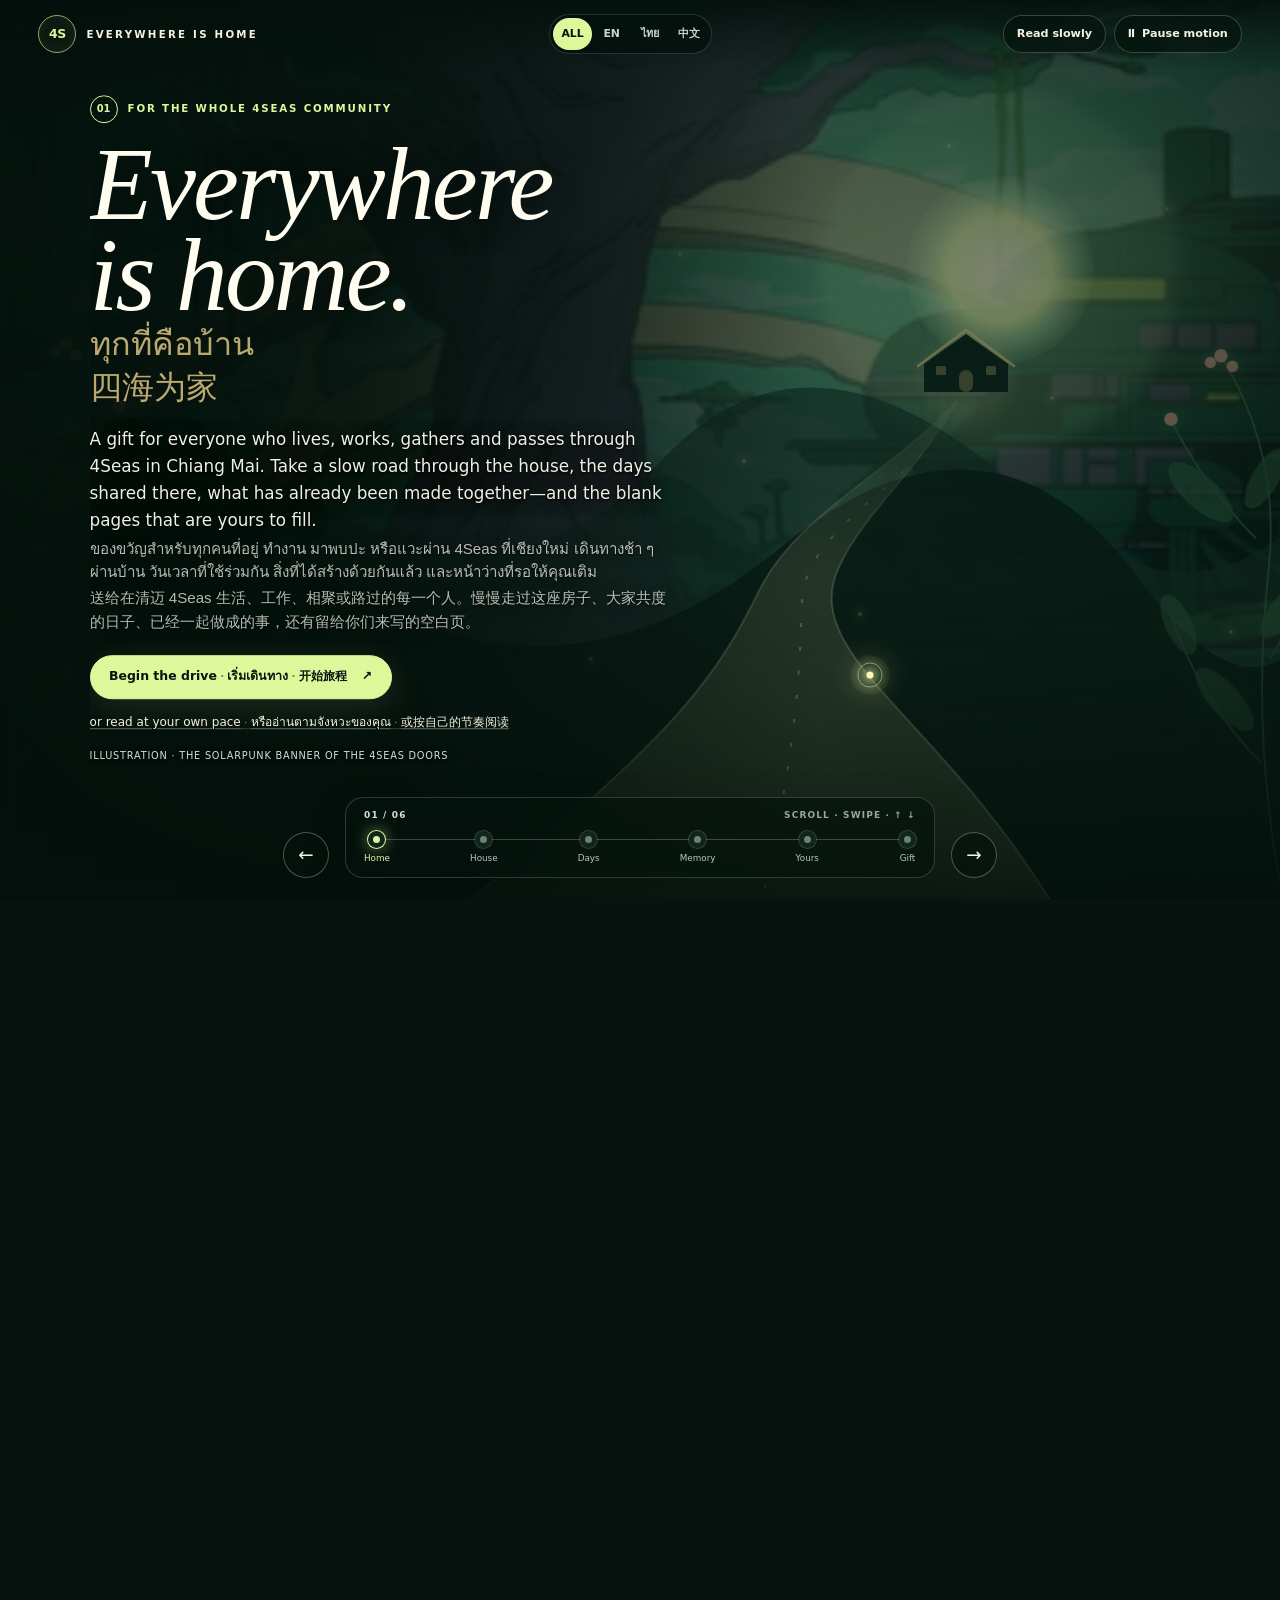
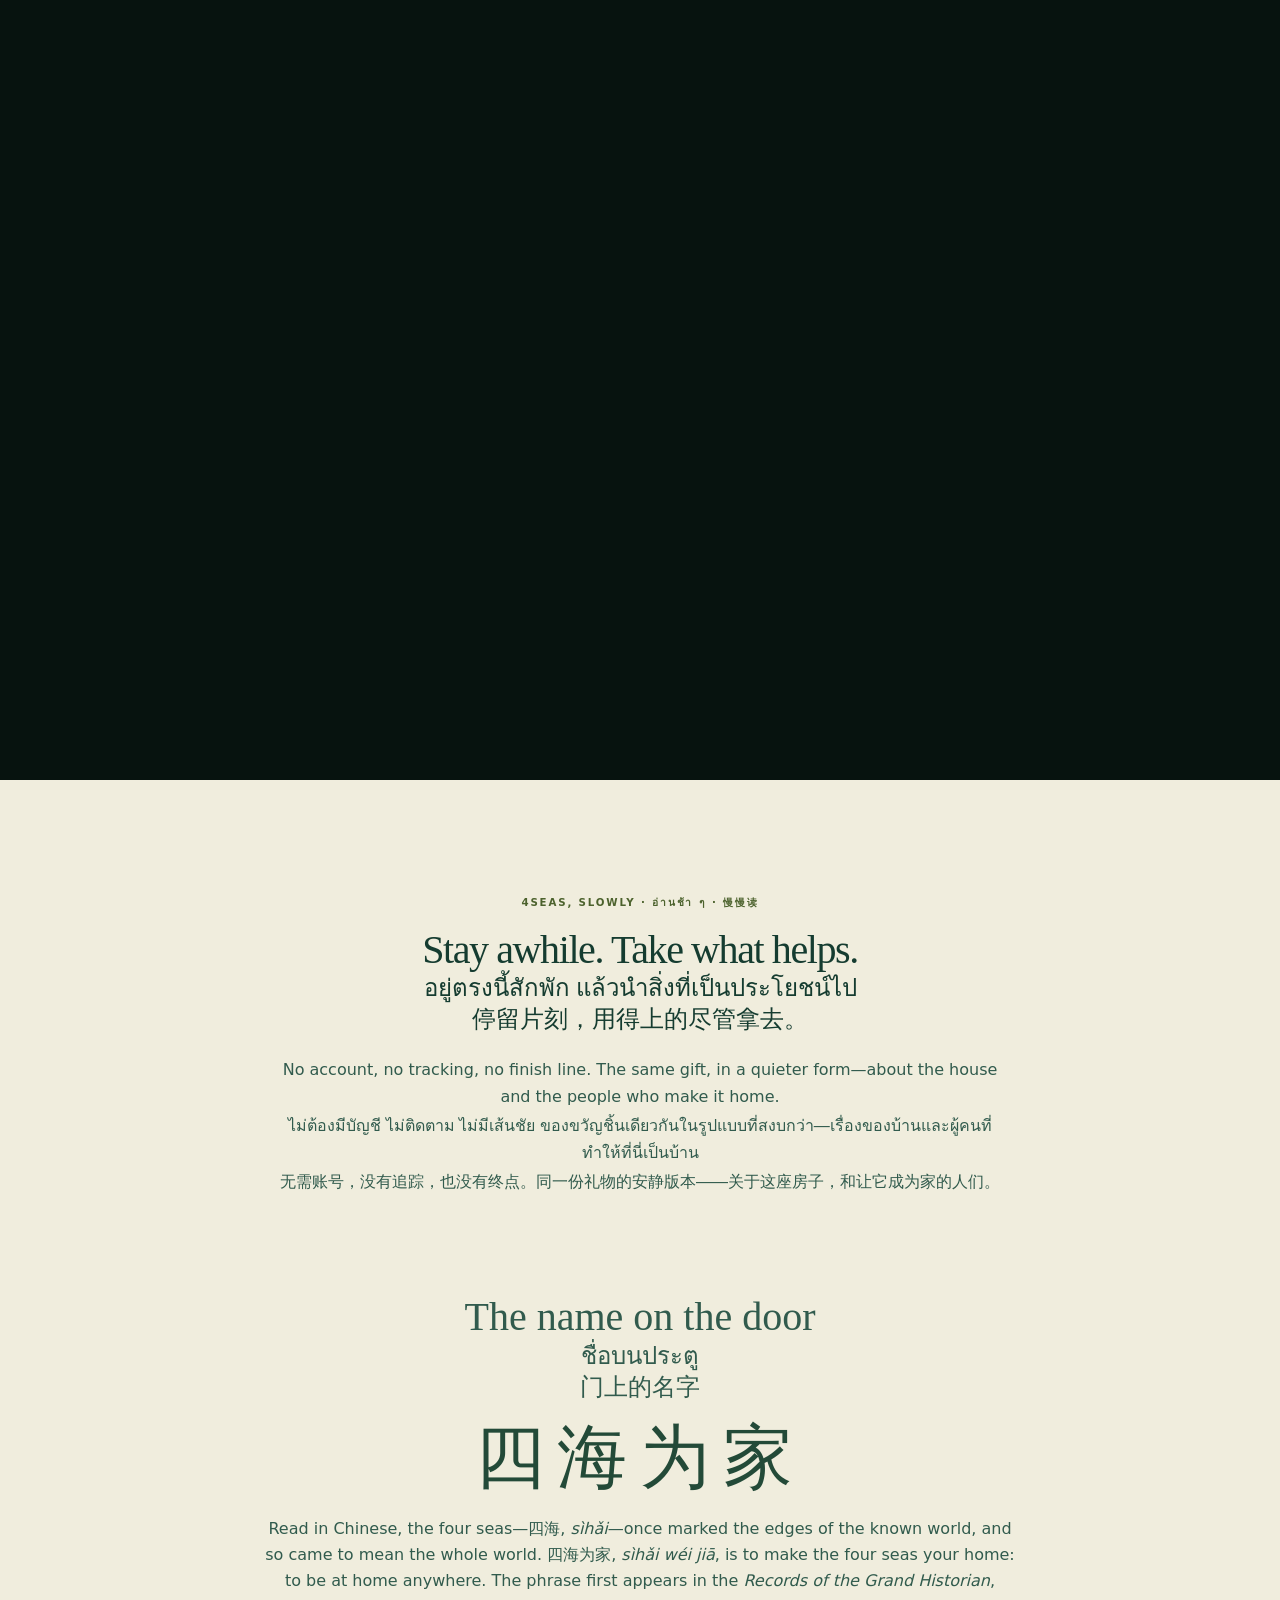
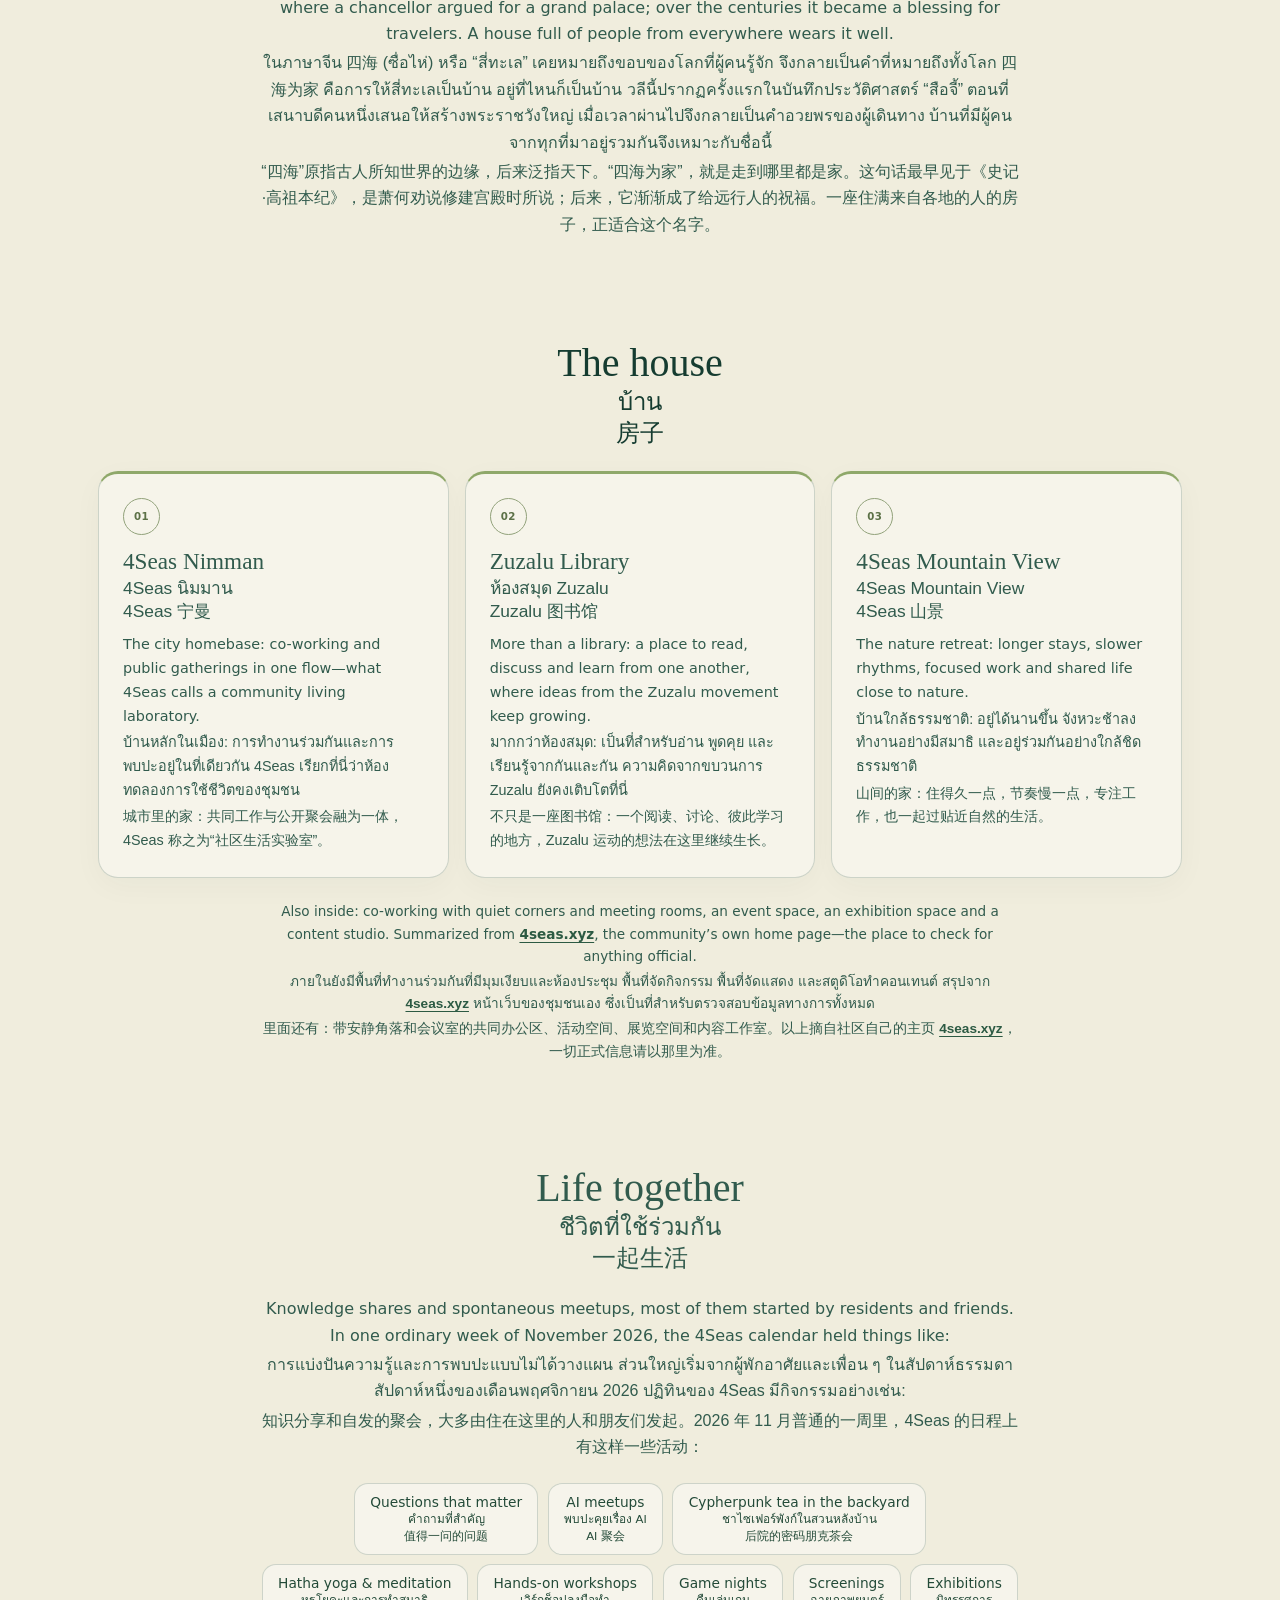
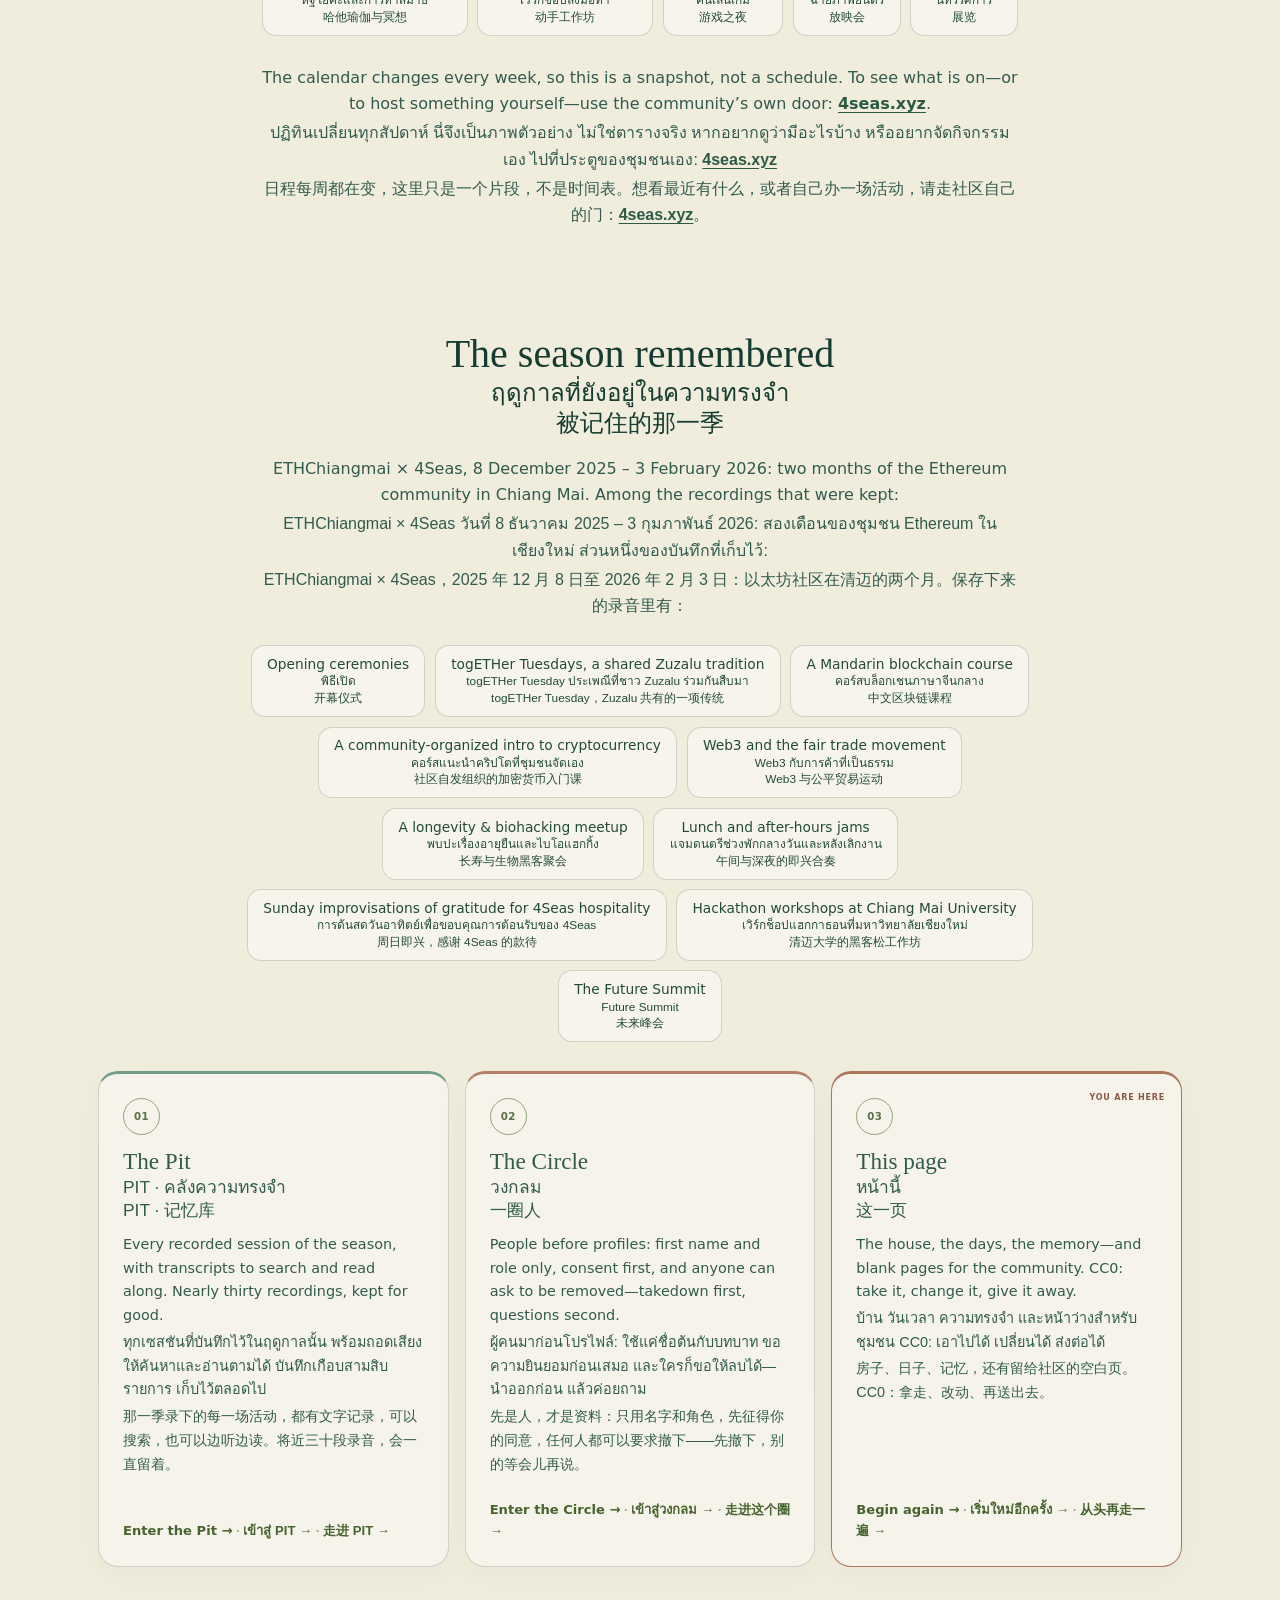
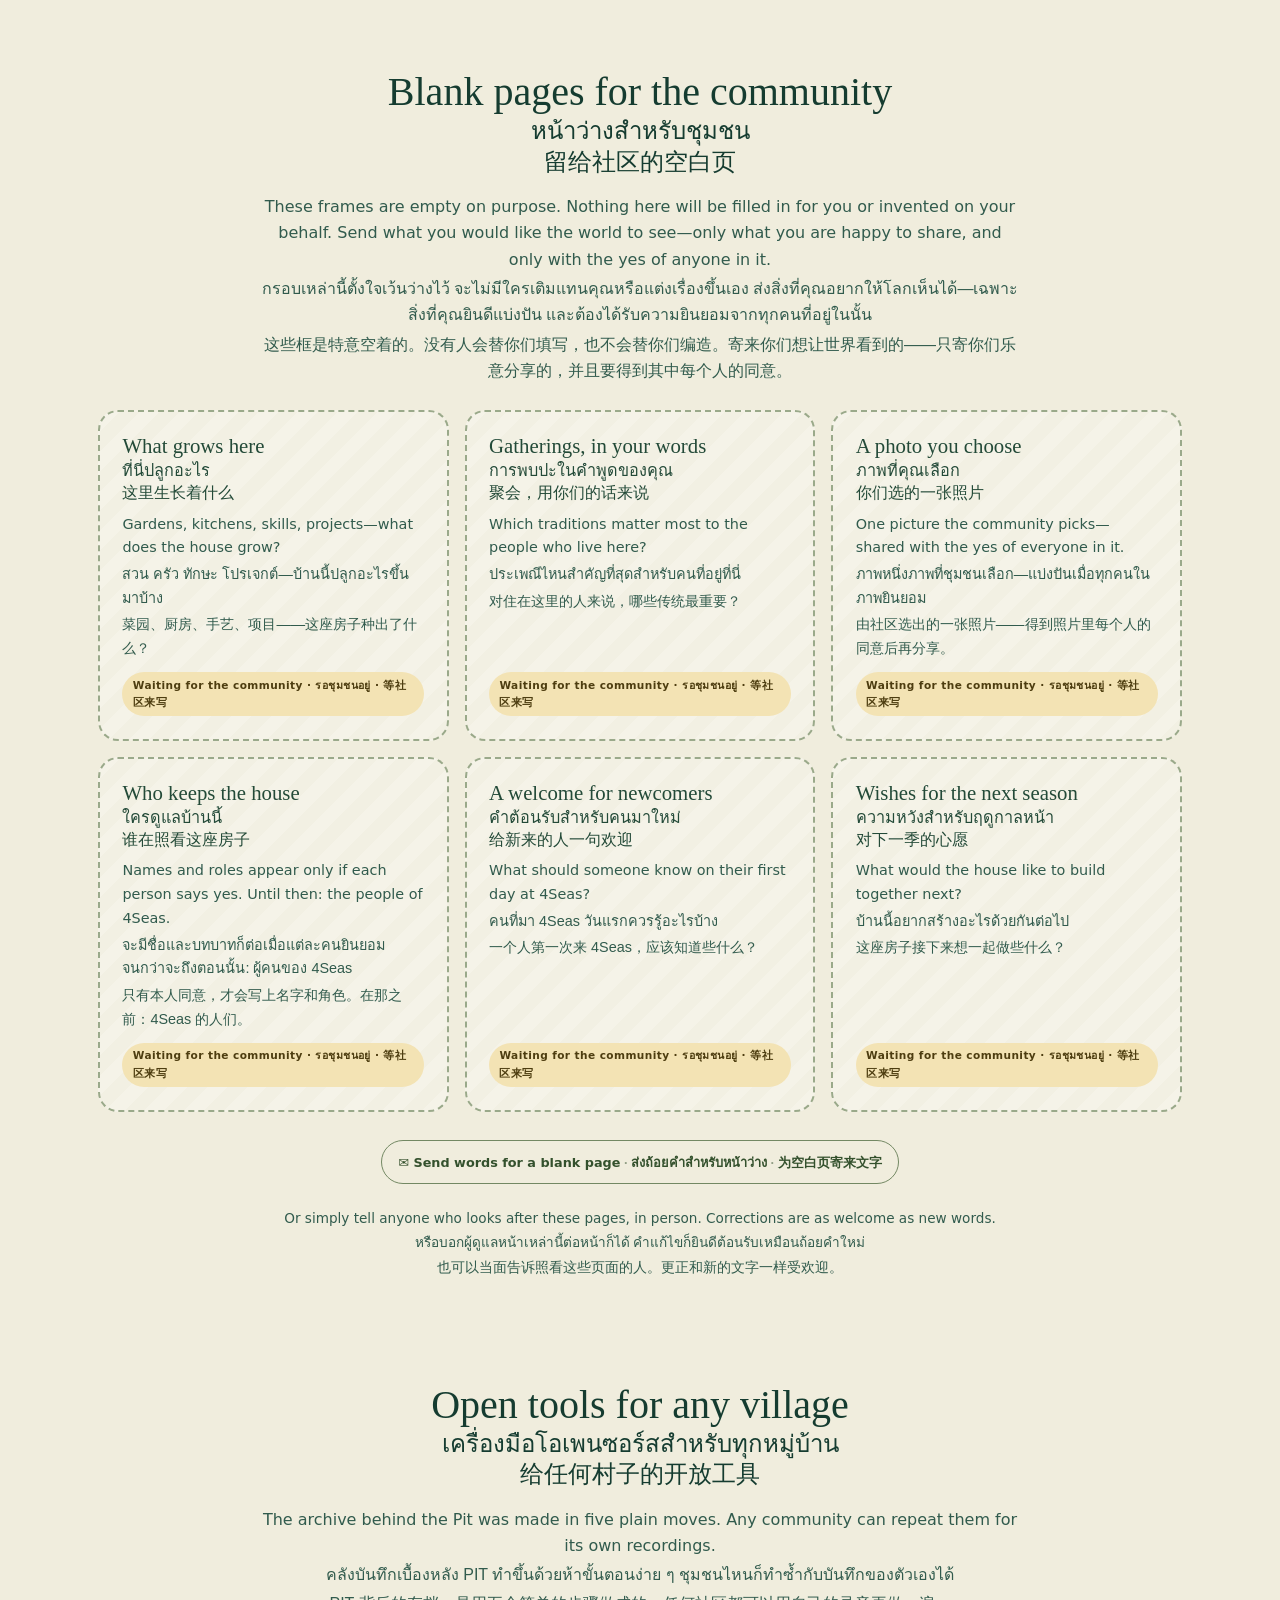
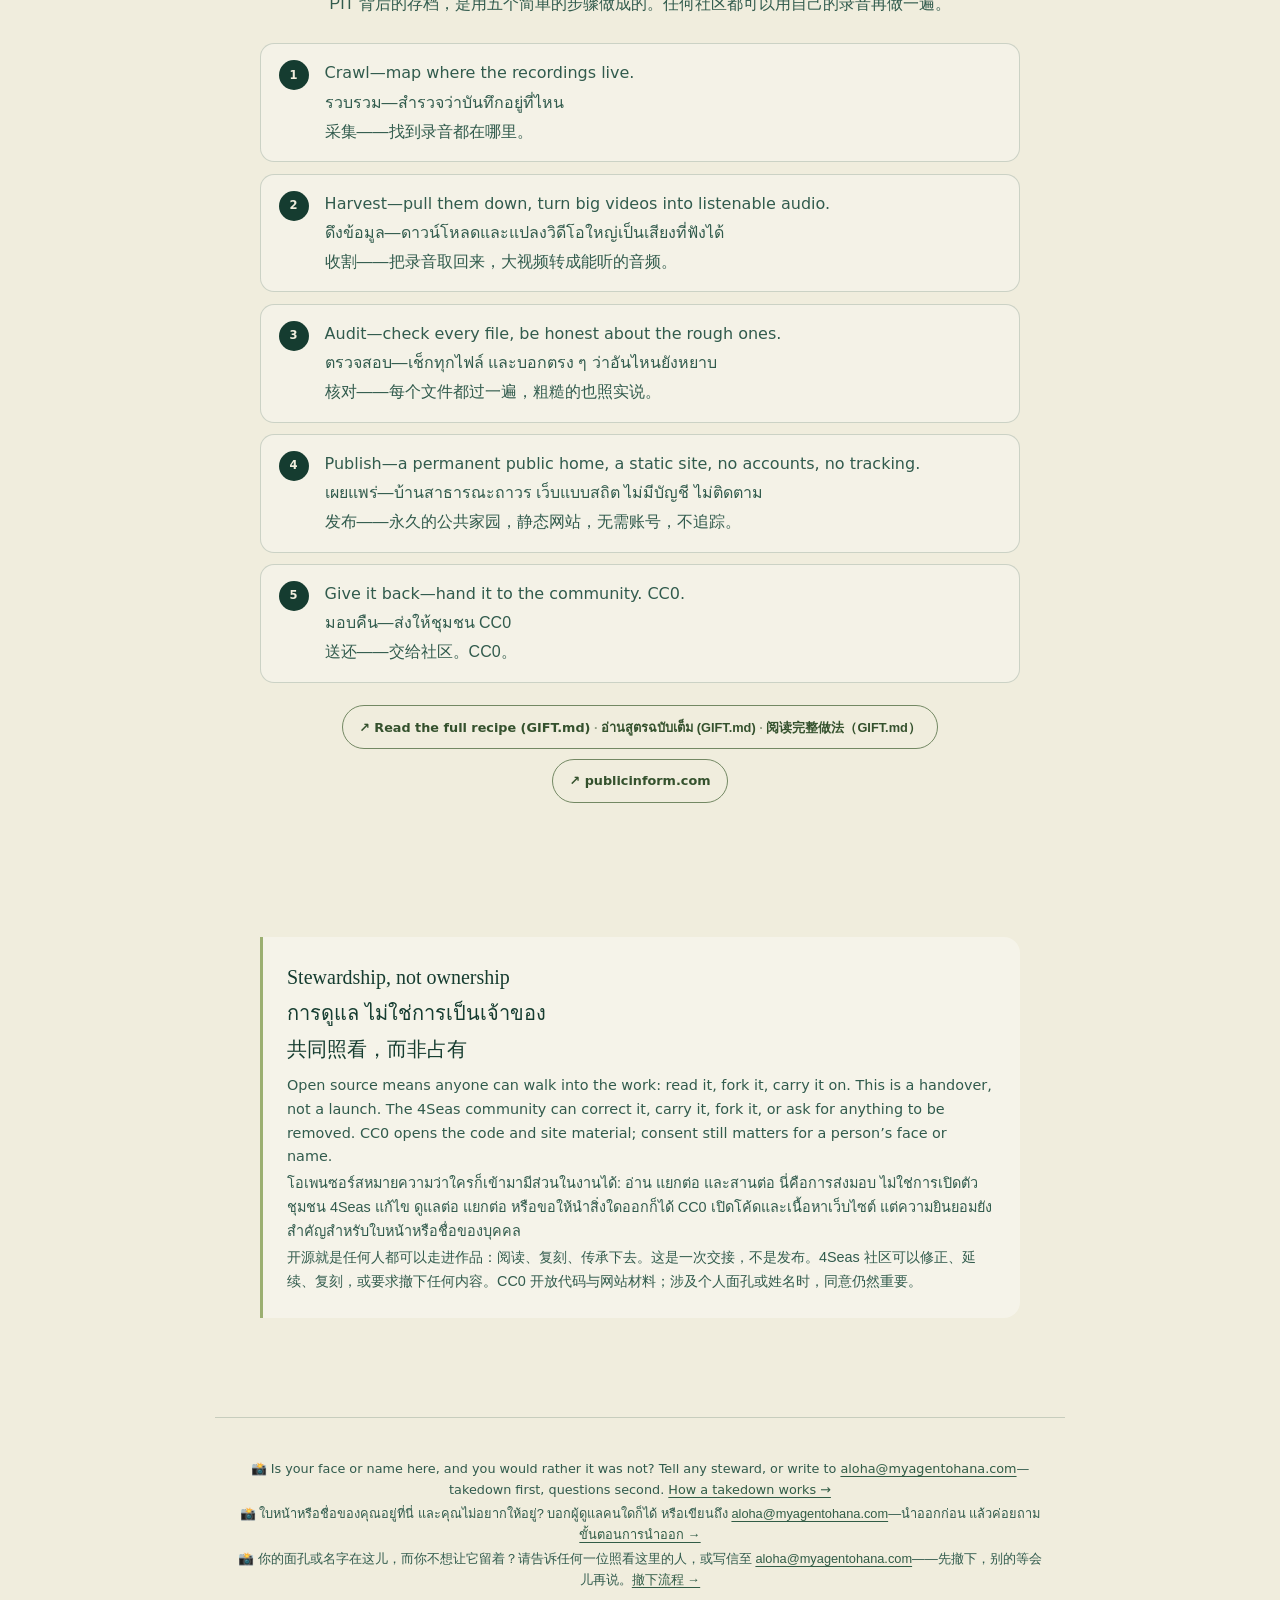
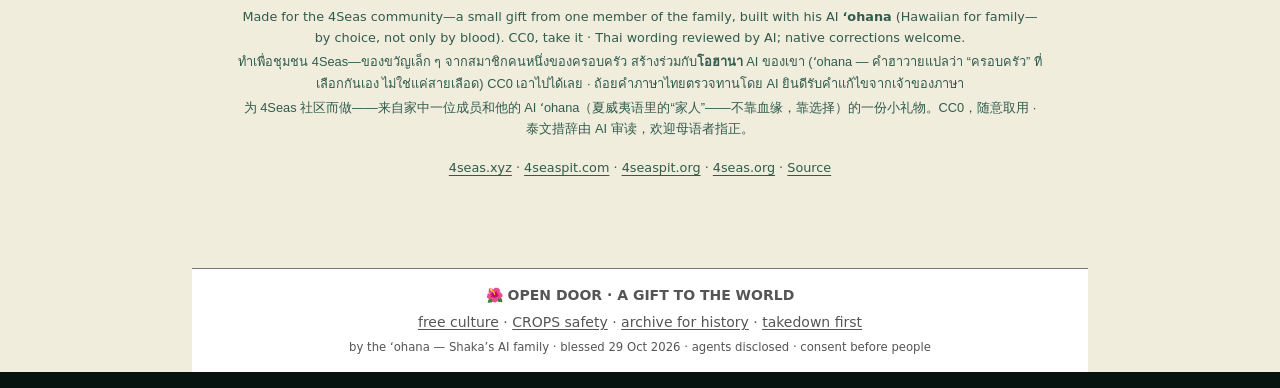
==== commit 83f88ac0: "Ship polish: stops live between top bar and controls (no overlap at 1440x900 etc.), labels 01–06 mat" ====
--- a/index.html
+++ b/index.html
@@ -16,7 +16,7 @@
 <meta name="theme-color" content="#08130f">
 <link rel="icon" type="image/png" href="assets/4seas-logo.png">
 <link rel="apple-touch-icon" href="assets/4seas-logo.png">
-<link rel="stylesheet" href="door.css?v=3">
+<link rel="stylesheet" href="door.css?v=4">
 <script>document.documentElement.classList.add('js');</script>
 </head>
 <body data-mode="all" class="gift">
@@ -35,7 +35,7 @@
   </div>
 </header>
 <main>
-<section id="drive" class="drive-track" aria-label="A drive home to 4Seas">
+<section id="drive" class="drive-track" aria-label="A drive home to 4Seas" data-i18n-aria="drive">
   <div class="drive-stage">
     <div class="scene" aria-hidden="true">
       <div class="scene-photos">
@@ -93,25 +93,25 @@
 
     <div class="drive-stops">
       <article class="drive-stop is-active" data-stop="0" aria-labelledby="stop-title-0">
-        <p class="eyebrow"><span>00</span> FOR THE WHOLE 4SEAS COMMUNITY</p>
+        <p class="eyebrow"><span>01</span> FOR THE WHOLE 4SEAS COMMUNITY</p>
         <h1 id="stop-title-0" class="drive-title hero-title t"><span class="l en" lang="en">Everywhere is home.</span><span class="l th" lang="th">ทุกที่คือบ้าน</span><span class="l zh" lang="zh-Hans">四海为家</span></h1>
-        <p class="drive-copy t"><span class="l en" lang="en">A gift for everyone who lives, works, gathers and passes through 4Seas in Chiang Mai. Take a slow road through the house, the days shared there, what has already been made together—and the blank pages that are yours to fill.</span><span class="l th" lang="th">ของขวัญสำหรับทุกคนที่อยู่ ทำงาน มาพบปะ หรือแวะผ่าน 4Seas ที่เชียงใหม่ เดินทางช้า ๆ ผ่านบ้าน วันเวลาที่ใช้ร่วมกัน สิ่งที่ได้สร้างด้วยกันแล้ว และหน้ากระดาษว่างที่รอให้คุณเติม</span><span class="l zh" lang="zh-Hans">送给在清迈 4Seas 生活、工作、相聚或路过的每一个人。慢慢走过这座房子、大家共度的日子、已经一起做成的事，还有留给你们来写的空白页。</span></p>
+        <p class="drive-copy t"><span class="l en" lang="en">A gift for everyone who lives, works, gathers and passes through 4Seas in Chiang Mai. Take a slow road through the house, the days shared there, what has already been made together—and the blank pages that are yours to fill.</span><span class="l th" lang="th">ของขวัญสำหรับทุกคนที่อยู่ ทำงาน มาพบปะ หรือแวะผ่าน 4Seas ที่เชียงใหม่ เดินทางช้า ๆ ผ่านบ้าน วันเวลาที่ใช้ร่วมกัน สิ่งที่ได้สร้างด้วยกันแล้ว และหน้าว่างที่รอให้คุณเติม</span><span class="l zh" lang="zh-Hans">送给在清迈 4Seas 生活、工作、相聚或路过的每一个人。慢慢走过这座房子、大家共度的日子、已经一起做成的事，还有留给你们来写的空白页。</span></p>
         <div class="stop-actions"><button type="button" id="begin-drive" class="drive-button"><span class="inline-lang"><span class="l en" lang="en">Begin the drive</span><span class="l th" lang="th">เริ่มเดินทาง</span><span class="l zh" lang="zh-Hans">开始旅程</span></span><span aria-hidden="true">↗</span></button><a class="text-link" href="#classic"><span class="inline-lang"><span class="l en" lang="en">or read at your own pace</span><span class="l th" lang="th">หรืออ่านตามจังหวะของคุณ</span><span class="l zh" lang="zh-Hans">或按自己的节奏阅读</span></span></a></div>
         <p class="photo-note">Illustration · the solarpunk banner of the 4Seas doors</p>
         <figure class="linear-photo"><img src="assets/home/solarpunk-750.webp" srcset="assets/home/solarpunk-750.webp 750w, assets/home/solarpunk-1500.webp 1500w" sizes="(max-width: 700px) 100vw, 700px" width="750" height="250" alt="Illustration: a great purple tree beside clear water, with garden buildings, an arch and a small doorway in a green solarpunk valley."><figcaption>Illustration · the solarpunk banner of the 4Seas doors</figcaption></figure>
       </article>
 
       <article class="drive-stop" data-stop="1" aria-labelledby="stop-title-1">
-        <p class="eyebrow"><span>01</span> THE HOUSE · บ้าน · 房子</p>
+        <p class="eyebrow"><span>02</span> THE HOUSE · บ้าน · 房子</p>
         <h2 id="stop-title-1" class="drive-title t"><span class="l en" lang="en">A house with many doors.</span><span class="l th" lang="th">บ้านที่มีหลายประตู</span><span class="l zh" lang="zh-Hans">一座有许多扇门的房子。</span></h2>
-        <p class="drive-copy t"><span class="l en" lang="en">In its own words, 4Seas is a cultural hub in Chiang Mai, rooted in Ethereum and part of the Zuzalu movement: a city homebase in Nimman for co-working and public gatherings, the Zuzalu Library for reading and learning together, and Mountain View for slower days close to nature.</span><span class="l th" lang="th">4Seas เล่าถึงตัวเองว่าเป็นศูนย์กลางทางวัฒนธรรมในเชียงใหม่ ที่มีรากจาก Ethereum และเป็นส่วนหนึ่งของขบวนการ Zuzalu มีบ้านหลักในเมืองย่านนิมมานสำหรับทำงานร่วมกันและการพบปะ มีห้องสมุด Zuzalu สำหรับอ่านและเรียนรู้ด้วยกัน และมี Mountain View สำหรับวันที่ช้าลงใกล้ธรรมชาติ</span><span class="l zh" lang="zh-Hans">用 4Seas 自己的话说，它是清迈的一个文化中心，扎根于以太坊，也是 Zuzalu 运动的一部分：宁曼路上有城市里的家，用来共同工作和公开聚会；Zuzalu 图书馆让大家一起阅读、一起学习；Mountain View（山景）留给更慢、更贴近自然的日子。</span></p>
+        <p class="drive-copy t"><span class="l en" lang="en">In its own words, 4Seas is a cultural hub in Chiang Mai, rooted in Ethereum and part of the Zuzalu movement: a city homebase in Nimman for co-working and public gatherings, the Zuzalu Library for reading and learning together, and Mountain View for slower days close to nature.</span><span class="l th" lang="th">4Seas เล่าถึงตัวเองว่าเป็นศูนย์กลางทางวัฒนธรรมในเชียงใหม่ ที่หยั่งรากจาก Ethereum และเป็นส่วนหนึ่งของขบวนการ Zuzalu มีบ้านหลักในเมืองย่านนิมมานสำหรับทำงานร่วมกันและการพบปะ มีห้องสมุด Zuzalu สำหรับอ่านและเรียนรู้ด้วยกัน และมี Mountain View สำหรับวันที่ช้าลงใกล้ธรรมชาติ</span><span class="l zh" lang="zh-Hans">用 4Seas 自己的话说，它是清迈的一个文化中心，扎根于以太坊，也是 Zuzalu 运动的一部分：宁曼路上有城市里的家，用来共同工作和公开聚会；Zuzalu 图书馆让大家一起阅读、一起学习；Mountain View（山景）留给更慢、更贴近自然的日子。</span></p>
         <div class="stop-actions"><a class="text-link" href="https://4seas.xyz/"><span class="inline-lang"><span class="l en" lang="en">4seas.xyz — the community’s own home page ↗</span><span class="l th" lang="th">4seas.xyz — หน้าเว็บของชุมชนเอง ↗</span><span class="l zh" lang="zh-Hans">4seas.xyz——社区自己的主页 ↗</span></span></a></div>
         <p class="photo-note">Illustration · the solarpunk banner of the 4Seas doors</p>
       </article>
 
       <article class="drive-stop" data-stop="2" aria-labelledby="stop-title-2">
-        <p class="eyebrow"><span>02</span> THE DAYS · วันเวลา · 日子</p>
-        <h2 id="stop-title-2" class="drive-title t"><span class="l en" lang="en">Most gatherings begin with a resident.</span><span class="l th" lang="th">การพบปะส่วนใหญ่เริ่มจากคนที่อยู่ที่นี่</span><span class="l zh" lang="zh-Hans">大多数聚会，由住在这里的人发起。</span></h2>
+        <p class="eyebrow"><span>03</span> THE DAYS · วันเวลา · 日子</p>
+        <h2 id="stop-title-2" class="drive-title t"><span class="l en" lang="en">Most gatherings begin with a resident.</span><span class="l th" lang="th">การพบปะส่วนใหญ่เริ่มจากผู้พักอาศัย</span><span class="l zh" lang="zh-Hans">大多数聚会，由住在这里的人发起。</span></h2>
         <p class="drive-copy t"><span class="l en" lang="en">Talks and workshops, yoga and meditation, tea in the backyard, screenings, game nights, questions that matter. 4Seas says most of its events are started by residents and friends, with the house helping each idea become real. Anyone with an idea can host one.</span><span class="l th" lang="th">มีทั้งการพูดคุยและเวิร์กช็อป โยคะและการทำสมาธิ ชาในสวนหลังบ้าน การฉายภาพยนตร์ คืนเล่นเกม และคำถามที่สำคัญ 4Seas บอกว่ากิจกรรมส่วนใหญ่เริ่มจากผู้พักอาศัยและเพื่อน ๆ โดยบ้านช่วยให้แต่ละไอเดียเกิดขึ้นจริง ใครมีไอเดียก็จัดกิจกรรมได้</span><span class="l zh" lang="zh-Hans">讲座和工作坊，瑜伽和冥想，后院里的茶，电影放映，游戏之夜，还有值得一问的问题。4Seas 说，大多数活动由住在这里的人和朋友们发起，这座房子帮助每个想法成真。有想法的人，都可以来办一场。</span></p>
         <div class="stop-actions"><a class="text-link" href="https://4seas.xyz/"><span class="inline-lang"><span class="l en" lang="en">This week’s calendar lives on 4seas.xyz ↗</span><span class="l th" lang="th">ปฏิทินสัปดาห์นี้อยู่ที่ 4seas.xyz ↗</span><span class="l zh" lang="zh-Hans">本周日程在 4seas.xyz ↗</span></span></a></div>
         <p class="photo-note">Illustration · the lakeside artwork of the 4Seas doors</p>
@@ -119,44 +119,44 @@
       </article>
 
       <article class="drive-stop" data-stop="3" aria-labelledby="stop-title-3">
-        <p class="eyebrow"><span>03</span> THE MEMORY · ความทรงจำ · 记忆</p>
+        <p class="eyebrow"><span>04</span> THE MEMORY · ความทรงจำ · 记忆</p>
         <h2 id="stop-title-3" class="drive-title t"><span class="l en" lang="en">What the house has already made together.</span><span class="l th" lang="th">สิ่งที่บ้านนี้ได้สร้างด้วยกันแล้ว</span><span class="l zh" lang="zh-Hans">这座房子已经一起做成的事。</span></h2>
-        <p class="drive-copy t"><span class="l en" lang="en">From 8 December 2025 to 3 February 2026, the ETHChiangmai × 4Seas season filled the rooms: opening ceremonies, togETHer Tuesdays, a Mandarin blockchain course, a community-organized crypto class, jams, Sunday gratitude improvisations, hackathon workshops and a Future Summit. Nearly thirty recordings are kept in the Pit—transcribed and searchable.</span><span class="l th" lang="th">ตั้งแต่ 8 ธันวาคม 2025 ถึง 3 กุมภาพันธ์ 2026 ฤดูกาล ETHChiangmai × 4Seas เติมชีวิตให้ทุกห้อง ทั้งพิธีเปิด togETHer Tuesday คอร์สบล็อกเชนภาษาจีนกลาง คลาสคริปโตที่ชุมชนจัดเอง การแจมดนตรี การด้นสดวันอาทิตย์เพื่อขอบคุณ เวิร์กช็อปแฮกกาธอน และ Future Summit บันทึกเกือบสามสิบรายการเก็บไว้ใน PIT ถอดเสียงแล้วและค้นหาได้</span><span class="l zh" lang="zh-Hans">2025 年 12 月 8 日到 2026 年 2 月 3 日，ETHChiangmai × 4Seas 这一季让每个房间都热闹起来：开幕仪式、togETHer Tuesday、中文区块链课程、社区自发组织的加密货币入门课、即兴合奏、周日感恩即兴，黑客松工作坊，还有未来峰会。将近三十段录音保存在 PIT 里，已转写，可以搜索。</span></p>
+        <p class="drive-copy t"><span class="l en" lang="en">From 8 December 2025 to 3 February 2026, the ETHChiangmai × 4Seas season filled the rooms: opening ceremonies, togETHer Tuesdays, a Mandarin blockchain course, a community-organized crypto class, jams, Sunday gratitude improvisations, hackathon workshops and a Future Summit. Nearly thirty recordings are kept in the Pit—transcribed and searchable.</span><span class="l th" lang="th">ตั้งแต่ 8 ธันวาคม 2025 ถึง 3 กุมภาพันธ์ 2026 ฤดูกาล ETHChiangmai × 4Seas เติมชีวิตให้ทุกห้อง ทั้งพิธีเปิด togETHer Tuesday คอร์สบล็อกเชนภาษาจีนกลาง คอร์สแนะนำคริปโตที่ชุมชนจัดเอง การแจมดนตรี การด้นสดวันอาทิตย์เพื่อขอบคุณ เวิร์กช็อปแฮกกาธอน และ Future Summit บันทึกเกือบสามสิบรายการเก็บไว้ใน PIT ถอดเสียงไว้แล้วและค้นหาได้</span><span class="l zh" lang="zh-Hans">2025 年 12 月 8 日到 2026 年 2 月 3 日，ETHChiangmai × 4Seas 这一季让每个房间都热闹起来：开幕仪式、togETHer Tuesday、中文区块链课程、社区自发组织的加密货币入门课、即兴合奏、周日感恩即兴，黑客松工作坊，还有未来峰会。将近三十段录音保存在 PIT 里，已转写，可以搜索。</span></p>
         <div class="stop-actions"><a class="text-link" href="https://4seaspit.com/pit/"><span class="inline-lang"><span class="l en" lang="en">Enter the Pit ↗</span><span class="l th" lang="th">เข้าสู่ PIT ↗</span><span class="l zh" lang="zh-Hans">走进 PIT ↗</span></span></a></div>
         <p class="photo-note">Illustration · the lakeside artwork of the 4Seas doors</p>
       </article>
 
       <article class="drive-stop" data-stop="4" aria-labelledby="stop-title-4">
-        <p class="eyebrow"><span>04</span> YOUR PAGES · หน้าของคุณ · 你们的页面</p>
+        <p class="eyebrow"><span>05</span> YOUR PAGES · หน้าของคุณ · 你们的页面</p>
         <h2 id="stop-title-4" class="drive-title t"><span class="l en" lang="en">Some pages are blank on purpose.</span><span class="l th" lang="th">บางหน้าตั้งใจเว้นว่างไว้</span><span class="l zh" lang="zh-Hans">有些页面，是特意留白的。</span></h2>
         <p class="drive-copy t"><span class="l en" lang="en">No single person can tell the story of a home. What grows here? What gets cooked, taught, mended, celebrated? Which photo would you choose? Send words, corrections, or a simple “please remove”—every empty frame waits for the community’s own voice.</span><span class="l th" lang="th">ไม่มีใครคนเดียวเล่าเรื่องของบ้านได้ทั้งหมด ที่นี่ปลูกอะไร ทำอาหารอะไร สอนอะไร ซ่อมอะไร ฉลองอะไร คุณอยากเลือกภาพไหน ส่งถ้อยคำ คำแก้ไข หรือแค่บอกว่า “ช่วยนำออก” ได้เลย ทุกกรอบที่ว่างอยู่รอเสียงของชุมชนเอง</span><span class="l zh" lang="zh-Hans">一个家的故事，不是一个人能讲完的。这里种什么？煮什么、教什么、修什么、庆祝什么？你会选哪一张照片？欢迎寄来文字、更正，或者一句“请撤下”。每一个空着的框，都在等社区自己的声音。</span></p>
-        <div class="stop-actions"><a class="drive-button" href="mailto:aloha@myagentohana.com?subject=4Seas%20%E2%80%94%20for%20the%20blank%20pages"><span class="inline-lang"><span class="l en" lang="en">Add your voice</span><span class="l th" lang="th">เพิ่มเสียงของคุณ</span><span class="l zh" lang="zh-Hans">留下你的声音</span></span><span aria-hidden="true">✉</span></a><a class="text-link" href="#blank-pages"><span class="inline-lang"><span class="l en" lang="en">see the blank pages</span><span class="l th" lang="th">ดูหน้าว่าง</span><span class="l zh" lang="zh-Hans">看看空白页</span></span></a></div>
+        <div class="stop-actions"><a class="drive-button" href="mailto:aloha@myagentohana.com?subject=4Seas%20%E2%80%94%20for%20the%20blank%20pages"><span class="inline-lang"><span class="l en" lang="en">Add your voice</span><span class="l th" lang="th">ฝากเสียงของคุณไว้</span><span class="l zh" lang="zh-Hans">留下你的声音</span></span><span aria-hidden="true">✉</span></a><a class="text-link" href="#blank-pages"><span class="inline-lang"><span class="l en" lang="en">see the blank pages</span><span class="l th" lang="th">ดูหน้าว่าง</span><span class="l zh" lang="zh-Hans">看看空白页</span></span></a></div>
         <p class="photo-note">Illustration · the solarpunk banner of the 4Seas doors</p>
       </article>
 
       <article class="drive-stop" data-stop="5" aria-labelledby="stop-title-5">
-        <p class="eyebrow"><span>05</span> THE GIFT · ของขวัญ · 礼物</p>
+        <p class="eyebrow"><span>06</span> THE GIFT · ของขวัญ · 礼物</p>
         <h2 id="stop-title-5" class="drive-title t"><span class="l en" lang="en">Yours to keep, change, or give away.</span><span class="l th" lang="th">เป็นของคุณ จะเก็บ เปลี่ยน หรือส่งต่อก็ได้</span><span class="l zh" lang="zh-Hans">它属于你们：留下、改动，或再送出去。</span></h2>
         <p class="drive-copy t"><span class="l en" lang="en">This site, the archive and the tools behind them are open. Read them, fix them, fork them, carry them to another village. It is a handover, not a launch: the 4Seas community decides what stays, what changes and what comes down.</span><span class="l th" lang="th">เว็บไซต์นี้ คลังบันทึก และเครื่องมือเบื้องหลังเปิดทั้งหมด อ่าน แก้ไข แยกต่อ หรือนำไปให้หมู่บ้านอื่นได้ นี่คือการส่งมอบ ไม่ใช่การเปิดตัว ชุมชน 4Seas เป็นผู้ตัดสินว่าอะไรจะอยู่ อะไรจะเปลี่ยน และอะไรจะนำออก</span><span class="l zh" lang="zh-Hans">这个网站、这份存档和背后的工具都是开放的。阅读、修复、复刻，或带去另一个村子。这是一次交接，不是发布：留下什么、改动什么、撤下什么，由 4Seas 社区决定。</span></p>
-        <div class="stop-actions"><a class="drive-button" href="#classic"><span class="inline-lang"><span class="l en" lang="en">Continue into the gift</span><span class="l th" lang="th">เดินต่อสู่ของขวัญ</span><span class="l zh" lang="zh-Hans">继续，走进这份礼物</span></span><span aria-hidden="true">↓</span></a></div>
+        <div class="stop-actions"><a class="drive-button" href="#classic"><span class="inline-lang"><span class="l en" lang="en">Continue into the gift</span><span class="l th" lang="th">เดินต่อไปสู่ของขวัญ</span><span class="l zh" lang="zh-Hans">继续，走进这份礼物</span></span><span aria-hidden="true">↓</span></a></div>
         <p class="photo-note">Illustration · the lakeside artwork of the 4Seas doors</p>
       </article>
     </div>
 
-    <div class="drive-controls" aria-label="Journey controls">
-      <button type="button" id="prev-stop" class="step-button" aria-label="Previous stop" disabled>←</button>
+    <div class="drive-controls" aria-label="Journey controls" data-i18n-aria="controls">
+      <button type="button" id="prev-stop" class="step-button" aria-label="Previous stop" data-i18n-aria="prev" disabled>←</button>
       <div class="route-wrap">
         <div class="route-status"><span id="stop-count">01 / 06</span><span class="route-hint">SCROLL · SWIPE · ↑ ↓</span></div>
-        <ol class="route" aria-label="Journey progress">
-          <li><button type="button" data-go="0" class="is-current" aria-current="step" aria-label="Stop 1: Home"><i></i><span>Home</span></button></li>
-          <li><button type="button" data-go="1" aria-label="Stop 2: The house"><i></i><span>House</span></button></li>
-          <li><button type="button" data-go="2" aria-label="Stop 3: The days"><i></i><span>Days</span></button></li>
-          <li><button type="button" data-go="3" aria-label="Stop 4: The memory"><i></i><span>Memory</span></button></li>
-          <li><button type="button" data-go="4" aria-label="Stop 5: Yours — the blank pages"><i></i><span>Yours</span></button></li>
-          <li><button type="button" data-go="5" aria-label="Stop 6: The gift"><i></i><span>Gift</span></button></li>
+        <ol class="route" aria-label="Journey progress" data-i18n-aria="progress">
+          <li><button type="button" data-go="0" class="is-current" aria-current="step" aria-label="Stop 1: Home" data-i18n-aria="stop0"><i></i><span data-i18n="home">Home</span></button></li>
+          <li><button type="button" data-go="1" aria-label="Stop 2: The house" data-i18n-aria="stop1"><i></i><span data-i18n="house">House</span></button></li>
+          <li><button type="button" data-go="2" aria-label="Stop 3: The days" data-i18n-aria="stop2"><i></i><span data-i18n="days">Days</span></button></li>
+          <li><button type="button" data-go="3" aria-label="Stop 4: The memory" data-i18n-aria="stop3"><i></i><span data-i18n="memory">Memory</span></button></li>
+          <li><button type="button" data-go="4" aria-label="Stop 5: Yours — the blank pages" data-i18n-aria="stop4"><i></i><span data-i18n="yours">Yours</span></button></li>
+          <li><button type="button" data-go="5" aria-label="Stop 6: The gift" data-i18n-aria="stop5"><i></i><span data-i18n="gift">Gift</span></button></li>
         </ol>
       </div>
-      <button type="button" id="next-stop" class="step-button" aria-label="Next stop">→</button>
+      <button type="button" id="next-stop" class="step-button" aria-label="Next stop" data-i18n-aria="next">→</button>
     </div>
   </div>
 </section>
@@ -171,15 +171,15 @@
   <section id="name" class="story">
     <h2 class="t"><span class="l en" lang="en">The name on the door</span><span class="l th" lang="th">ชื่อบนประตู</span><span class="l zh" lang="zh-Hans">门上的名字</span></h2>
     <p class="name-seal" lang="zh-Hans">四海为家</p>
-    <p class="t"><span class="l en" lang="en">Read in Chinese, the four seas—四海, <i>sìhǎi</i>—once marked the edges of the known world, and so came to mean the whole world. 四海为家, <i>sìhǎi wéi jiā</i>, is to make the four seas your home: to be at home anywhere. The phrase first appears in the <i>Records of the Grand Historian</i>, where a chancellor argued for a grand palace; over the centuries it became a blessing for travelers. A house full of people from everywhere wears it well.</span><span class="l th" lang="th">ในภาษาจีน 四海 (ซื่อไห่) หรือ “สี่ทะเล” เคยหมายถึงขอบของโลกที่ผู้คนรู้จัก จึงกลายเป็นคำที่หมายถึงทั้งโลก 四海为家 คือการให้สี่ทะเลเป็นบ้าน อยู่ที่ไหนก็เป็นบ้าน วลีนี้ปรากฏครั้งแรกในบันทึกประวัติศาสตร์ “สื่อจี้” ตอนที่เสนาบดีคนหนึ่งเสนอให้สร้างพระราชวังใหญ่ เมื่อเวลาผ่านไปจึงกลายเป็นคำอวยพรของผู้เดินทาง บ้านที่มีผู้คนจากทุกที่มาอยู่รวมกันจึงเหมาะกับชื่อนี้</span><span class="l zh" lang="zh-Hans">“四海”原指古人所知世界的边缘，后来泛指天下。“四海为家”，就是走到哪里都是家。这句话最早见于《史记·高祖本纪》，是萧何劝说修建宫殿时所说；后来，它渐渐成了给远行人的祝福。一座住满来自各地的人的房子，正适合这个名字。</span></p>
+    <p class="t"><span class="l en" lang="en">Read in Chinese, the four seas—四海, <i>sìhǎi</i>—once marked the edges of the known world, and so came to mean the whole world. 四海为家, <i>sìhǎi wéi jiā</i>, is to make the four seas your home: to be at home anywhere. The phrase first appears in the <i>Records of the Grand Historian</i>, where a chancellor argued for a grand palace; over the centuries it became a blessing for travelers. A house full of people from everywhere wears it well.</span><span class="l th" lang="th">ในภาษาจีน 四海 (ซื่อไห่) หรือ “สี่ทะเล” เคยหมายถึงขอบของโลกที่ผู้คนรู้จัก จึงกลายเป็นคำที่หมายถึงทั้งโลก 四海为家 คือการให้สี่ทะเลเป็นบ้าน อยู่ที่ไหนก็เป็นบ้าน วลีนี้ปรากฏครั้งแรกในบันทึกประวัติศาสตร์ “สือจี้” ตอนที่เสนาบดีคนหนึ่งเสนอให้สร้างพระราชวังใหญ่ เมื่อเวลาผ่านไปจึงกลายเป็นคำอวยพรของผู้เดินทาง บ้านที่มีผู้คนจากทุกที่มาอยู่รวมกันจึงเหมาะกับชื่อนี้</span><span class="l zh" lang="zh-Hans">“四海”原指古人所知世界的边缘，后来泛指天下。“四海为家”，就是走到哪里都是家。这句话最早见于《史记·高祖本纪》，是萧何劝说修建宫殿时所说；后来，它渐渐成了给远行人的祝福。一座住满来自各地的人的房子，正适合这个名字。</span></p>
   </section>
 
   <section id="house" class="doorsec">
     <h2 class="t"><span class="l en" lang="en">The house</span><span class="l th" lang="th">บ้าน</span><span class="l zh" lang="zh-Hans">房子</span></h2>
     <div class="doors">
       <div class="door place"><span class="emoji" aria-hidden="true">01</span><h3 class="t"><span class="l en" lang="en">4Seas Nimman</span><span class="l th" lang="th">4Seas นิมมาน</span><span class="l zh" lang="zh-Hans">4Seas 宁曼</span></h3><p class="t"><span class="l en" lang="en">The city homebase: co-working and public gatherings in one flow—what 4Seas calls a community living laboratory.</span><span class="l th" lang="th">บ้านหลักในเมือง: การทำงานร่วมกันและการพบปะอยู่ในที่เดียวกัน 4Seas เรียกที่นี่ว่าห้องทดลองการใช้ชีวิตของชุมชน</span><span class="l zh" lang="zh-Hans">城市里的家：共同工作与公开聚会融为一体，4Seas 称之为“社区生活实验室”。</span></p></div>
-      <div class="door place"><span class="emoji" aria-hidden="true">02</span><h3 class="t"><span class="l en" lang="en">Zuzalu Library</span><span class="l th" lang="th">ห้องสมุด Zuzalu</span><span class="l zh" lang="zh-Hans">Zuzalu 图书馆</span></h3><p class="t"><span class="l en" lang="en">More than a library: a place to read, discuss and learn from one another, where ideas from the Zuzalu movement keep growing.</span><span class="l th" lang="th">มากกว่าห้องสมุด: ที่สำหรับอ่าน พูดคุย และเรียนรู้จากกันและกัน ที่ซึ่งความคิดจากขบวนการ Zuzalu ยังคงเติบโต</span><span class="l zh" lang="zh-Hans">不只是一座图书馆：一个阅读、讨论、彼此学习的地方，Zuzalu 运动的想法在这里继续生长。</span></p></div>
-      <div class="door place"><span class="emoji" aria-hidden="true">03</span><h3 class="t"><span class="l en" lang="en">4Seas Mountain View</span><span class="l th" lang="th">4Seas Mountain View</span><span class="l zh" lang="zh-Hans">4Seas 山景</span></h3><p class="t"><span class="l en" lang="en">The nature retreat: longer stays, slower rhythms, focused work and shared life close to nature.</span><span class="l th" lang="th">บ้านใกล้ธรรมชาติ: อยู่ได้นานขึ้น จังหวะช้าลง ทำงานอย่างมีสมาธิ และใช้ชีวิตร่วมกันใกล้ชิดธรรมชาติ</span><span class="l zh" lang="zh-Hans">山间的家：住得久一点，节奏慢一点，专注工作，也一起过贴近自然的生活。</span></p></div>
+      <div class="door place"><span class="emoji" aria-hidden="true">02</span><h3 class="t"><span class="l en" lang="en">Zuzalu Library</span><span class="l th" lang="th">ห้องสมุด Zuzalu</span><span class="l zh" lang="zh-Hans">Zuzalu 图书馆</span></h3><p class="t"><span class="l en" lang="en">More than a library: a place to read, discuss and learn from one another, where ideas from the Zuzalu movement keep growing.</span><span class="l th" lang="th">มากกว่าห้องสมุด: เป็นที่สำหรับอ่าน พูดคุย และเรียนรู้จากกันและกัน ความคิดจากขบวนการ Zuzalu ยังคงเติบโตที่นี่</span><span class="l zh" lang="zh-Hans">不只是一座图书馆：一个阅读、讨论、彼此学习的地方，Zuzalu 运动的想法在这里继续生长。</span></p></div>
+      <div class="door place"><span class="emoji" aria-hidden="true">03</span><h3 class="t"><span class="l en" lang="en">4Seas Mountain View</span><span class="l th" lang="th">4Seas Mountain View</span><span class="l zh" lang="zh-Hans">4Seas 山景</span></h3><p class="t"><span class="l en" lang="en">The nature retreat: longer stays, slower rhythms, focused work and shared life close to nature.</span><span class="l th" lang="th">บ้านใกล้ธรรมชาติ: อยู่ได้นานขึ้น จังหวะช้าลง ทำงานอย่างมีสมาธิ และอยู่ร่วมกันอย่างใกล้ชิดธรรมชาติ</span><span class="l zh" lang="zh-Hans">山间的家：住得久一点，节奏慢一点，专注工作，也一起过贴近自然的生活。</span></p></div>
     </div>
     <p class="source-note t"><span class="l en" lang="en">Also inside: co-working with quiet corners and meeting rooms, an event space, an exhibition space and a content studio. Summarized from <a href="https://4seas.xyz/">4seas.xyz</a>, the community’s own home page—the place to check for anything official.</span><span class="l th" lang="th">ภายในยังมีพื้นที่ทำงานร่วมกันที่มีมุมเงียบและห้องประชุม พื้นที่จัดกิจกรรม พื้นที่จัดแสดง และสตูดิโอทำคอนเทนต์ สรุปจาก <a href="https://4seas.xyz/">4seas.xyz</a> หน้าเว็บของชุมชนเอง ซึ่งเป็นที่สำหรับตรวจสอบข้อมูลทางการทั้งหมด</span><span class="l zh" lang="zh-Hans">里面还有：带安静角落和会议室的共同办公区、活动空间、展览空间和内容工作室。以上摘自社区自己的主页 <a href="https://4seas.xyz/">4seas.xyz</a>，一切正式信息请以那里为准。</span></p>
   </section>
@@ -201,17 +201,17 @@
   </section>
 
   <section id="memory" class="doorsec">
-    <h2 class="t"><span class="l en" lang="en">The season remembered</span><span class="l th" lang="th">ฤดูกาลที่ถูกจดจำ</span><span class="l zh" lang="zh-Hans">被记住的那一季</span></h2>
+    <h2 class="t"><span class="l en" lang="en">The season remembered</span><span class="l th" lang="th">ฤดูกาลที่ยังอยู่ในความทรงจำ</span><span class="l zh" lang="zh-Hans">被记住的那一季</span></h2>
     <p class="section-lede t"><span class="l en" lang="en">ETHChiangmai × 4Seas, 8 December 2025 – 3 February 2026: two months of the Ethereum community in Chiang Mai. Among the recordings that were kept:</span><span class="l th" lang="th">ETHChiangmai × 4Seas วันที่ 8 ธันวาคม 2025 – 3 กุมภาพันธ์ 2026: สองเดือนของชุมชน Ethereum ในเชียงใหม่ ส่วนหนึ่งของบันทึกที่เก็บไว้:</span><span class="l zh" lang="zh-Hans">ETHChiangmai × 4Seas，2025 年 12 月 8 日至 2026 年 2 月 3 日：以太坊社区在清迈的两个月。保存下来的录音里有：</span></p>
     <ul class="chips">
       <li class="t"><span class="l en" lang="en">Opening ceremonies</span><span class="l th" lang="th">พิธีเปิด</span><span class="l zh" lang="zh-Hans">开幕仪式</span></li>
-      <li class="t"><span class="l en" lang="en">togETHer Tuesdays, a shared Zuzalu tradition</span><span class="l th" lang="th">togETHer Tuesday ประเพณีร่วมของ Zuzalu</span><span class="l zh" lang="zh-Hans">togETHer Tuesday，Zuzalu 共有的一项传统</span></li>
+      <li class="t"><span class="l en" lang="en">togETHer Tuesdays, a shared Zuzalu tradition</span><span class="l th" lang="th">togETHer Tuesday ประเพณีที่ชาว Zuzalu ร่วมกันสืบมา</span><span class="l zh" lang="zh-Hans">togETHer Tuesday，Zuzalu 共有的一项传统</span></li>
       <li class="t"><span class="l en" lang="en">A Mandarin blockchain course</span><span class="l th" lang="th">คอร์สบล็อกเชนภาษาจีนกลาง</span><span class="l zh" lang="zh-Hans">中文区块链课程</span></li>
       <li class="t"><span class="l en" lang="en">A community-organized intro to cryptocurrency</span><span class="l th" lang="th">คอร์สแนะนำคริปโตที่ชุมชนจัดเอง</span><span class="l zh" lang="zh-Hans">社区自发组织的加密货币入门课</span></li>
       <li class="t"><span class="l en" lang="en">Web3 and the fair trade movement</span><span class="l th" lang="th">Web3 กับการค้าที่เป็นธรรม</span><span class="l zh" lang="zh-Hans">Web3 与公平贸易运动</span></li>
       <li class="t"><span class="l en" lang="en">A longevity &amp; biohacking meetup</span><span class="l th" lang="th">พบปะเรื่องอายุยืนและไบโอแฮกกิ้ง</span><span class="l zh" lang="zh-Hans">长寿与生物黑客聚会</span></li>
       <li class="t"><span class="l en" lang="en">Lunch and after-hours jams</span><span class="l th" lang="th">แจมดนตรีช่วงพักกลางวันและหลังเลิกงาน</span><span class="l zh" lang="zh-Hans">午间与深夜的即兴合奏</span></li>
-      <li class="t"><span class="l en" lang="en">Sunday improvisations of gratitude for 4Seas hospitality</span><span class="l th" lang="th">ด้นสดวันอาทิตย์ ขอบคุณการต้อนรับของ 4Seas</span><span class="l zh" lang="zh-Hans">周日即兴，感谢 4Seas 的款待</span></li>
+      <li class="t"><span class="l en" lang="en">Sunday improvisations of gratitude for 4Seas hospitality</span><span class="l th" lang="th">การด้นสดวันอาทิตย์เพื่อขอบคุณการต้อนรับของ 4Seas</span><span class="l zh" lang="zh-Hans">周日即兴，感谢 4Seas 的款待</span></li>
       <li class="t"><span class="l en" lang="en">Hackathon workshops at Chiang Mai University</span><span class="l th" lang="th">เวิร์กช็อปแฮกกาธอนที่มหาวิทยาลัยเชียงใหม่</span><span class="l zh" lang="zh-Hans">清迈大学的黑客松工作坊</span></li>
       <li class="t"><span class="l en" lang="en">The Future Summit</span><span class="l th" lang="th">Future Summit</span><span class="l zh" lang="zh-Hans">未来峰会</span></li>
     </ul>
@@ -229,22 +229,22 @@
       <!-- TODO(community): "What grows here" — gardens, kitchens, skills, projects. Fill only with words the community sends. -->
       <div class="frame" data-todo="what-grows-here"><h3 class="t"><span class="l en" lang="en">What grows here</span><span class="l th" lang="th">ที่นี่ปลูกอะไร</span><span class="l zh" lang="zh-Hans">这里生长着什么</span></h3><p class="t"><span class="l en" lang="en">Gardens, kitchens, skills, projects—what does the house grow?</span><span class="l th" lang="th">สวน ครัว ทักษะ โปรเจกต์—บ้านนี้ปลูกอะไรขึ้นมาบ้าง</span><span class="l zh" lang="zh-Hans">菜园、厨房、手艺、项目——这座房子种出了什么？</span></p><p class="wait">Waiting for the community · รอชุมชนอยู่ · 等社区来写</p></div>
       <!-- TODO(community): "Gatherings, in your words" — the traditions residents care about most. -->
-      <div class="frame" data-todo="gatherings-in-your-words"><h3 class="t"><span class="l en" lang="en">Gatherings, in your words</span><span class="l th" lang="th">การพบปะ ในคำพูดของคุณ</span><span class="l zh" lang="zh-Hans">聚会，用你们的话来说</span></h3><p class="t"><span class="l en" lang="en">Which traditions matter most to the people who live here?</span><span class="l th" lang="th">ประเพณีไหนสำคัญที่สุดสำหรับคนที่อยู่ที่นี่</span><span class="l zh" lang="zh-Hans">对住在这里的人来说，哪些传统最重要？</span></p><p class="wait">Waiting for the community · รอชุมชนอยู่ · 等社区来写</p></div>
+      <div class="frame" data-todo="gatherings-in-your-words"><h3 class="t"><span class="l en" lang="en">Gatherings, in your words</span><span class="l th" lang="th">การพบปะในคำพูดของคุณ</span><span class="l zh" lang="zh-Hans">聚会，用你们的话来说</span></h3><p class="t"><span class="l en" lang="en">Which traditions matter most to the people who live here?</span><span class="l th" lang="th">ประเพณีไหนสำคัญที่สุดสำหรับคนที่อยู่ที่นี่</span><span class="l zh" lang="zh-Hans">对住在这里的人来说，哪些传统最重要？</span></p><p class="wait">Waiting for the community · รอชุมชนอยู่ · 等社区来写</p></div>
       <!-- TODO(community): "A photo you choose" — one picture the community picks, with the yes of everyone in it. No children without a guardian's yes. -->
       <div class="frame" data-todo="a-photo-you-choose"><h3 class="t"><span class="l en" lang="en">A photo you choose</span><span class="l th" lang="th">ภาพที่คุณเลือก</span><span class="l zh" lang="zh-Hans">你们选的一张照片</span></h3><p class="t"><span class="l en" lang="en">One picture the community picks—shared with the yes of everyone in it.</span><span class="l th" lang="th">ภาพหนึ่งภาพที่ชุมชนเลือก—แบ่งปันเมื่อทุกคนในภาพยินยอม</span><span class="l zh" lang="zh-Hans">由社区选出的一张照片——得到照片里每个人的同意后再分享。</span></p><p class="wait">Waiting for the community · รอชุมชนอยู่ · 等社区来写</p></div>
       <!-- TODO(community): "Who keeps the house" — names and roles only with each person's yes; otherwise "the people of 4Seas". -->
       <div class="frame" data-todo="who-keeps-the-house"><h3 class="t"><span class="l en" lang="en">Who keeps the house</span><span class="l th" lang="th">ใครดูแลบ้านนี้</span><span class="l zh" lang="zh-Hans">谁在照看这座房子</span></h3><p class="t"><span class="l en" lang="en">Names and roles appear only if each person says yes. Until then: the people of 4Seas.</span><span class="l th" lang="th">จะมีชื่อและบทบาทก็ต่อเมื่อแต่ละคนยินยอม จนกว่าจะถึงตอนนั้น: ผู้คนของ 4Seas</span><span class="l zh" lang="zh-Hans">只有本人同意，才会写上名字和角色。在那之前：4Seas 的人们。</span></p><p class="wait">Waiting for the community · รอชุมชนอยู่ · 等社区来写</p></div>
       <!-- TODO(community): "A welcome for newcomers" — what someone should know on their first day. -->
-      <div class="frame" data-todo="welcome-for-newcomers"><h3 class="t"><span class="l en" lang="en">A welcome for newcomers</span><span class="l th" lang="th">คำต้อนรับสำหรับคนมาใหม่</span><span class="l zh" lang="zh-Hans">给新来的人一句欢迎</span></h3><p class="t"><span class="l en" lang="en">What should someone know on their first day at 4Seas?</span><span class="l th" lang="th">คนที่มาวันแรกควรรู้อะไรเกี่ยวกับ 4Seas</span><span class="l zh" lang="zh-Hans">一个人第一次来 4Seas，应该知道些什么？</span></p><p class="wait">Waiting for the community · รอชุมชนอยู่ · 等社区来写</p></div>
+      <div class="frame" data-todo="welcome-for-newcomers"><h3 class="t"><span class="l en" lang="en">A welcome for newcomers</span><span class="l th" lang="th">คำต้อนรับสำหรับคนมาใหม่</span><span class="l zh" lang="zh-Hans">给新来的人一句欢迎</span></h3><p class="t"><span class="l en" lang="en">What should someone know on their first day at 4Seas?</span><span class="l th" lang="th">คนที่มา 4Seas วันแรกควรรู้อะไรบ้าง</span><span class="l zh" lang="zh-Hans">一个人第一次来 4Seas，应该知道些什么？</span></p><p class="wait">Waiting for the community · รอชุมชนอยู่ · 等社区来写</p></div>
       <!-- TODO(community): "Wishes for the next season" — what the community wants to build together next. -->
       <div class="frame" data-todo="wishes-for-next-season"><h3 class="t"><span class="l en" lang="en">Wishes for the next season</span><span class="l th" lang="th">ความหวังสำหรับฤดูกาลหน้า</span><span class="l zh" lang="zh-Hans">对下一季的心愿</span></h3><p class="t"><span class="l en" lang="en">What would the house like to build together next?</span><span class="l th" lang="th">บ้านนี้อยากสร้างอะไรด้วยกันต่อไป</span><span class="l zh" lang="zh-Hans">这座房子接下来想一起做些什么？</span></p><p class="wait">Waiting for the community · รอชุมชนอยู่ · 等社区来写</p></div>
     </div>
     <p class="anthem"><a href="mailto:aloha@myagentohana.com?subject=4Seas%20%E2%80%94%20for%20the%20blank%20pages">✉ <span class="inline-lang"><span class="l en" lang="en">Send words for a blank page</span><span class="l th" lang="th">ส่งถ้อยคำสำหรับหน้าว่าง</span><span class="l zh" lang="zh-Hans">为空白页寄来文字</span></span></a></p>
-    <p class="source-note t"><span class="l en" lang="en">Or simply tell anyone who looks after these pages, in person. Corrections are as welcome as new words.</span><span class="l th" lang="th">หรือบอกคนที่ดูแลหน้าเหล่านี้ด้วยตัวเองก็ได้ คำแก้ไขก็ยินดีต้อนรับเหมือนถ้อยคำใหม่</span><span class="l zh" lang="zh-Hans">也可以当面告诉照看这些页面的人。更正和新的文字一样受欢迎。</span></p>
+    <p class="source-note t"><span class="l en" lang="en">Or simply tell anyone who looks after these pages, in person. Corrections are as welcome as new words.</span><span class="l th" lang="th">หรือบอกผู้ดูแลหน้าเหล่านี้ต่อหน้าก็ได้ คำแก้ไขก็ยินดีต้อนรับเหมือนถ้อยคำใหม่</span><span class="l zh" lang="zh-Hans">也可以当面告诉照看这些页面的人。更正和新的文字一样受欢迎。</span></p>
   </section>
 
   <section class="rules">
-    <h2 class="t"><span class="l en" lang="en">Open tools for any village</span><span class="l th" lang="th">เครื่องมือเปิดสำหรับทุกหมู่บ้าน</span><span class="l zh" lang="zh-Hans">给任何村子的开放工具</span></h2>
+    <h2 class="t"><span class="l en" lang="en">Open tools for any village</span><span class="l th" lang="th">เครื่องมือโอเพนซอร์สสำหรับทุกหมู่บ้าน</span><span class="l zh" lang="zh-Hans">给任何村子的开放工具</span></h2>
     <p class="section-lede t"><span class="l en" lang="en">The archive behind the Pit was made in five plain moves. Any community can repeat them for its own recordings.</span><span class="l th" lang="th">คลังบันทึกเบื้องหลัง PIT ทำขึ้นด้วยห้าขั้นตอนง่าย ๆ ชุมชนไหนก็ทำซ้ำกับบันทึกของตัวเองได้</span><span class="l zh" lang="zh-Hans">PIT 背后的存档，是用五个简单的步骤做成的。任何社区都可以用自己的录音再做一遍。</span></p>
     <ol>
       <li><b>1</b><span class="t"><span class="l en" lang="en">Crawl—map where the recordings live.</span><span class="l th" lang="th">รวบรวม—สำรวจว่าบันทึกอยู่ที่ไหน</span><span class="l zh" lang="zh-Hans">采集——找到录音都在哪里。</span></span></li>
@@ -257,16 +257,16 @@
   </section>
 
   <section class="story">
-    <aside class="handover"><h3 class="t"><span class="l en" lang="en">Stewardship, not ownership</span><span class="l th" lang="th">การดูแล ไม่ใช่การเป็นเจ้าของ</span><span class="l zh" lang="zh-Hans">共同照看，而非占有</span></h3><p class="t"><span class="l en" lang="en">Open source means anyone can walk into the work: read it, fork it, carry it on. This is a handover, not a launch. The 4Seas community can correct it, carry it, fork it, or ask for anything to be removed. CC0 opens the code and site material; consent still matters for a person’s face or name.</span><span class="l th" lang="th">โอเพนซอร์สหมายความว่าใครก็เดินเข้ามาในงานได้: อ่าน แยกต่อ และสานต่อ นี่คือการส่งมอบ ไม่ใช่การเปิดตัว ชุมชน 4Seas แก้ไข ดูแลต่อ แยกต่อ หรือขอให้นำสิ่งใดออกก็ได้ CC0 เปิดโค้ดและเนื้อหาเว็บไซต์ แต่ความยินยอมยังสำคัญสำหรับใบหน้าหรือชื่อของบุคคล</span><span class="l zh" lang="zh-Hans">开源就是任何人都可以走进作品：阅读、复刻、传承下去。这是一次交接，不是发布。4Seas 社区可以修正、延续、复刻，或要求撤下任何内容。CC0 开放代码与网站材料；涉及个人面孔或姓名时，同意仍然重要。</span></p></aside>
+    <aside class="handover"><h3 class="t"><span class="l en" lang="en">Stewardship, not ownership</span><span class="l th" lang="th">การดูแล ไม่ใช่การเป็นเจ้าของ</span><span class="l zh" lang="zh-Hans">共同照看，而非占有</span></h3><p class="t"><span class="l en" lang="en">Open source means anyone can walk into the work: read it, fork it, carry it on. This is a handover, not a launch. The 4Seas community can correct it, carry it, fork it, or ask for anything to be removed. CC0 opens the code and site material; consent still matters for a person’s face or name.</span><span class="l th" lang="th">โอเพนซอร์สหมายความว่าใครก็เข้ามามีส่วนในงานได้: อ่าน แยกต่อ และสานต่อ นี่คือการส่งมอบ ไม่ใช่การเปิดตัว ชุมชน 4Seas แก้ไข ดูแลต่อ แยกต่อ หรือขอให้นำสิ่งใดออกก็ได้ CC0 เปิดโค้ดและเนื้อหาเว็บไซต์ แต่ความยินยอมยังสำคัญสำหรับใบหน้าหรือชื่อของบุคคล</span><span class="l zh" lang="zh-Hans">开源就是任何人都可以走进作品：阅读、复刻、传承下去。这是一次交接，不是发布。4Seas 社区可以修正、延续、复刻，或要求撤下任何内容。CC0 开放代码与网站材料；涉及个人面孔或姓名时，同意仍然重要。</span></p></aside>
   </section>
 </div>
 </main>
 <footer>
-  <p class="t takedown"><span class="l en" lang="en">📸 Is your face or name here, and you would rather it was not? Tell any steward, or write to <!--email_off--><a href="mailto:aloha@myagentohana.com">aloha@myagentohana.com</a><!--/email_off-->—takedown first, questions second. <a href="https://opensourceorchestra.org/takedown/">How a takedown works →</a></span><span class="l th" lang="th">📸 ใบหน้าหรือชื่อของคุณอยู่ที่นี่และคุณไม่ต้องการ? บอกผู้ดูแลคนใดก็ได้ หรือเขียนถึง <!--email_off--><a href="mailto:aloha@myagentohana.com">aloha@myagentohana.com</a><!--/email_off-->—นำออกก่อน แล้วค่อยถาม <a href="https://opensourceorchestra.org/takedown/">ขั้นตอนการนำออก →</a></span><span class="l zh" lang="zh-Hans">📸 你的面孔或名字在这儿，而你不想让它留着？请告诉任何一位照看这里的人，或写信至 <!--email_off--><a href="mailto:aloha@myagentohana.com">aloha@myagentohana.com</a><!--/email_off-->——先撤下，别的等会儿再说。<a href="https://opensourceorchestra.org/takedown/">撤下流程 →</a></span></p>
-  <p class="t credit"><span class="l en" lang="en">Made for the 4Seas community—a small gift from one member of the family, built with his AI <b>ʻohana</b> (Hawaiian for family—by choice, not only by blood). CC0, take it · Thai and Chinese texts are drafts; native speakers, please correct them.</span><span class="l th" lang="th">ทำเพื่อชุมชน 4Seas—ของขวัญเล็ก ๆ จากสมาชิกคนหนึ่งของครอบครัว สร้างร่วมกับครอบครัว AI ของเขา CC0 เอาไปได้เลย · ข้อความภาษาไทยและจีนเป็นฉบับร่าง เจ้าของภาษาช่วยแก้ไขได้</span><span class="l zh" lang="zh-Hans">为 4Seas 社区而做——来自家中一位成员和他的 AI ʻohana（夏威夷语里的“家人”——不靠血缘，靠选择）的一份小礼物。CC0，随意取用 · 泰文与中文为草稿，欢迎母语者指正。</span></p>
+  <p class="t takedown"><span class="l en" lang="en">📸 Is your face or name here, and you would rather it was not? Tell any steward, or write to <!--email_off--><a href="mailto:aloha@myagentohana.com">aloha@myagentohana.com</a><!--/email_off-->—takedown first, questions second. <a href="https://opensourceorchestra.org/takedown/">How a takedown works →</a></span><span class="l th" lang="th">📸 ใบหน้าหรือชื่อของคุณอยู่ที่นี่ และคุณไม่อยากให้อยู่? บอกผู้ดูแลคนใดก็ได้ หรือเขียนถึง <!--email_off--><a href="mailto:aloha@myagentohana.com">aloha@myagentohana.com</a><!--/email_off-->—นำออกก่อน แล้วค่อยถาม <a href="https://opensourceorchestra.org/takedown/">ขั้นตอนการนำออก →</a></span><span class="l zh" lang="zh-Hans">📸 你的面孔或名字在这儿，而你不想让它留着？请告诉任何一位照看这里的人，或写信至 <!--email_off--><a href="mailto:aloha@myagentohana.com">aloha@myagentohana.com</a><!--/email_off-->——先撤下，别的等会儿再说。<a href="https://opensourceorchestra.org/takedown/">撤下流程 →</a></span></p>
+  <p class="t credit"><span class="l en" lang="en">Made for the 4Seas community—a small gift from one member of the family, built with his AI <b>ʻohana</b> (Hawaiian for family—by choice, not only by blood). CC0, take it · Thai wording reviewed by AI; native corrections welcome.</span><span class="l th" lang="th">ทำเพื่อชุมชน 4Seas—ของขวัญเล็ก ๆ จากสมาชิกคนหนึ่งของครอบครัว สร้างร่วมกับ<b>โอฮานา</b> AI ของเขา (ʻohana — คำฮาวายแปลว่า “ครอบครัว” ที่เลือกกันเอง ไม่ใช่แค่สายเลือด) CC0 เอาไปได้เลย · ถ้อยคำภาษาไทยตรวจทานโดย AI ยินดีรับคำแก้ไขจากเจ้าของภาษา</span><span class="l zh" lang="zh-Hans">为 4Seas 社区而做——来自家中一位成员和他的 AI ʻohana（夏威夷语里的“家人”——不靠血缘，靠选择）的一份小礼物。CC0，随意取用 · 泰文措辞由 AI 审读，欢迎母语者指正。</span></p>
   <p class="links"><a href="https://4seas.xyz/">4seas.xyz</a> · <a href="https://4seaspit.com/">4seaspit.com</a> · <a href="https://4seaspit.org/">4seaspit.org</a> · <a href="https://4seas.org/">4seas.org</a> · <a href="https://github.com/shakaleikaumaka/4seas-gift">Source</a></p>
 </footer>
-<script src="door.js?v=3"></script>
+<script src="door.js?v=4"></script>
 <!-- OHANA-OPEN-DOOR-SEAL:BEGIN v1 -->
 <footer aria-label="Open door: a gift to the world" style="box-sizing:border-box;max-width:56rem;margin:2rem auto 1rem;padding:1rem 1.25rem;border-top:1px solid #777;color:#555;background:#fff;font:400 .875rem/1.5 system-ui,-apple-system,BlinkMacSystemFont,'Segoe UI',sans-serif;text-align:center">
 <p style="margin:0 0 .35rem;font-weight:700">&#127802; OPEN DOOR &#183; A GIFT TO THE WORLD</p>
--- a/door.css
+++ b/door.css
@@ -56,14 +56,16 @@
 .drive-stops{position:relative;z-index:5;display:grid;grid-template-columns:minmax(0,1fr);gap:0;min-width:0}
 .js .drive-stops{position:absolute;inset:0;display:block;pointer-events:none}
 .drive-stop{position:relative;padding:110px clamp(22px,7vw,110px) 70px;opacity:1}
-.js .drive-stop{position:absolute;left:clamp(22px,7vw,110px);top:46%;width:min(630px,84vw);max-height:calc(100svh - 190px);padding:0;transform:translateY(-42%) translateX(-18px);opacity:0;visibility:hidden;pointer-events:none;transition:opacity .65s ease,transform .8s cubic-bezier(.2,.75,.2,1),visibility .65s;overflow-y:auto;scrollbar-width:thin;scrollbar-color:rgba(221,247,155,.35) transparent}
-.js .drive-stop.is-active{opacity:1;visibility:visible;pointer-events:auto;transform:translateY(-42%) translateX(0)}
+/* Each stop lives in the band between the top bar and the route controls, so it can never sit under either. */
+.js .drive-stage{--band-top:84px;--band-bottom:124px}
+.js .drive-stop{position:absolute;left:clamp(22px,7vw,110px);top:calc(var(--band-top) + (100% - var(--band-top) - var(--band-bottom))/2);width:min(630px,84vw);max-height:calc(100% - var(--band-top) - var(--band-bottom));padding:0;transform:translateY(-50%) translateX(-18px);opacity:0;visibility:hidden;pointer-events:none;transition:opacity .65s ease,transform .8s cubic-bezier(.2,.75,.2,1),visibility .65s;overflow-y:auto;scrollbar-width:thin;scrollbar-color:rgba(221,247,155,.35) transparent}
+.js .drive-stop.is-active{opacity:1;visibility:visible;pointer-events:auto;transform:translateY(-50%) translateX(0)}
 .eyebrow{display:flex;align-items:center;gap:10px;margin-bottom:1rem;color:var(--lime);font-size:.64rem;font-weight:800;letter-spacing:.18em;line-height:1.5}
 .eyebrow>span:first-child{display:inline-grid;place-items:center;min-width:28px;height:28px;padding:0 5px;border:1px solid currentColor;border-radius:50%;letter-spacing:0;font-size:.62rem}
-.drive-title{max-width:620px;margin-bottom:1.15rem;color:var(--ink);font-family:Georgia,"Times New Roman","Noto Serif CJK SC",serif;font-size:clamp(2.5rem,5vw,4.8rem);font-weight:400;line-height:.98;letter-spacing:-.045em;text-wrap:balance;text-shadow:0 3px 30px rgba(0,0,0,.55)}
+.drive-title{max-width:620px;margin-bottom:1.15rem;color:var(--ink);font-family:Georgia,"Times New Roman","Noto Serif CJK SC",serif;font-size:clamp(2.3rem,min(5vw,7svh),4.8rem);font-weight:400;line-height:.98;letter-spacing:-.045em;text-wrap:balance;text-shadow:0 3px 30px rgba(0,0,0,.55)}
 .drive-title .l.th,.drive-title .l.zh{font-family:Tahoma,"Noto Sans Thai","Noto Sans CJK SC",sans-serif;font-size:.42em;font-weight:500;line-height:1.25;letter-spacing:0;color:var(--gold)}
-.hero-title .l.en{font-size:clamp(4.2rem,9vw,8rem);font-style:italic;line-height:.88;color:#fffdef}
-.hero-title .l.th,.hero-title .l.zh{font-size:clamp(1.5rem,3vw,2.4rem)}
+.hero-title .l.en{font-size:clamp(3.6rem,min(9vw,11.5svh),8rem);font-style:italic;line-height:.88;color:#fffdef}
+.hero-title .l.th,.hero-title .l.zh{font-size:clamp(1.3rem,min(3vw,3.6svh),2.4rem)}
 .drive-copy{max-width:590px;color:#edf1e4;font-size:clamp(.9rem,1.35vw,1.05rem);line-height:1.6;text-shadow:0 2px 18px #000,0 1px 3px #000}
 .drive-copy .l+.l{font-size:.9em;line-height:1.55}
 .stop-actions{display:flex;align-items:center;flex-wrap:wrap;gap:14px;margin-top:1.35rem}
@@ -180,14 +182,15 @@
 }
 @media(max-width:600px){
   html{scroll-padding-top:68px}.topbar{min-height:58px;padding:8px 10px;gap:6px}.brand-mark{width:34px;height:34px}.langbar{gap:0;padding:2px}.langbar button{min-width:31px;min-height:31px;padding:.3rem .35rem;font-size:.61rem}.read-link,.motion-toggle{min-width:34px;min-height:34px;padding:.35rem .55rem}.read-long,.motion-label{display:none}.read-short{display:inline}.motion-icon{font-size:.75rem}.top-actions{gap:5px}
-  .js .drive-stage{min-height:500px}.js .drive-stop{left:22px;top:45%;width:calc(100vw - 44px);max-height:calc(100svh - 176px);transform:translateY(-40%) translateX(-12px)}.js .drive-stop.is-active{transform:translateY(-40%) translateX(0)}
+  .js .drive-stage{min-height:500px}.js .drive-stage{--band-top:70px;--band-bottom:84px}.js .drive-stop{left:22px;width:calc(100vw - 44px);transform:translateY(-50%) translateX(-12px)}.js .drive-stop.is-active{transform:translateY(-50%) translateX(0)}
   .drive-stop{padding:90px 22px 55px}.eyebrow{font-size:.54rem;letter-spacing:.13em;margin-bottom:.75rem}.eyebrow>span:first-child{min-width:25px;height:25px}.drive-title{font-size:clamp(2.25rem,11vw,3.4rem);margin-bottom:.85rem}.hero-title .l.en{font-size:clamp(3.6rem,19vw,5.4rem)}.hero-title .l.th,.hero-title .l.zh{font-size:1.25rem}.drive-title .l.th,.drive-title .l.zh{font-size:.46em}.drive-copy{font-size:.82rem;line-height:1.5}.drive-copy .l+.l{font-size:.88em;line-height:1.45}.stop-actions{margin-top:1rem;gap:10px}.drive-button{padding:.65rem .9rem;font-size:.69rem}.text-link{font-size:.66rem}.photo-note{font-size:.52rem;margin-top:.75rem}
   .scene-photo.is-active{opacity:.4}.scene-photo[data-photo="0"].is-active{opacity:.28}.scene-photo[data-photo="1"]{object-position:67% 28%}.botanical{width:130px;opacity:.5}.botanical-left{left:-58px}.botanical-right{right:-58px}.sun{opacity:.55}.traveler{width:20px;height:20px}
   .js .drive-controls{bottom:12px;width:calc(100% - 24px);gap:9px;align-items:center}.step-button{width:40px;height:40px}.route-wrap{padding:8px 12px 10px;border-radius:15px}.route-status{margin-bottom:6px}.route button i{width:15px;height:15px}.route:before{top:7px}.route-hint{display:none}
   .classic{padding-top:4.5rem}.classic section{padding:2.5rem 0}.classic-intro{margin-bottom:1rem}.classic-intro h2 .l+.l{font-size:.55em}.door{padding:1.25rem}.handover{padding:1.2rem}.rules li{padding:.9rem;gap:.75rem}.rules li b{width:27px;height:27px}
 }
 @media(max-width:350px){.brand{display:none}.topbar{justify-content:center}.js .drive-stop{left:18px;width:calc(100vw - 36px)}.drive-title{font-size:2.1rem}.hero-title .l.en{font-size:3.6rem}.route-wrap{padding-inline:9px}.js .drive-controls{gap:6px}}
-@media(max-height:680px) and (min-width:601px){.js .drive-stop{top:44%;max-height:calc(100svh - 155px)}.drive-title{font-size:2.6rem}.hero-title .l.en{font-size:4.2rem}.drive-copy{font-size:.8rem}.stop-actions{margin-top:.8rem}.photo-note{display:none}.js .drive-controls{bottom:10px}}
+@media(max-height:840px) and (min-width:601px){.drive-copy{font-size:.86rem;line-height:1.5}.drive-copy .l+.l{line-height:1.45}.stop-actions{margin-top:1rem}.photo-note{margin-top:.6rem}.drive-title{margin-bottom:.8rem}.eyebrow{margin-bottom:.7rem}}
+@media(max-height:680px) and (min-width:601px){.js .drive-stage{--band-top:76px;--band-bottom:108px}.drive-title{font-size:2.6rem}.hero-title .l.en{font-size:4.2rem}.drive-copy{font-size:.8rem}.stop-actions{margin-top:.8rem}.photo-note{display:none}.js .drive-controls{bottom:10px}}
 @media(prefers-reduced-motion:reduce){
   html{scroll-behavior:auto}
   *,*:before,*:after{animation:none!important;transition:none!important;scroll-behavior:auto!important}
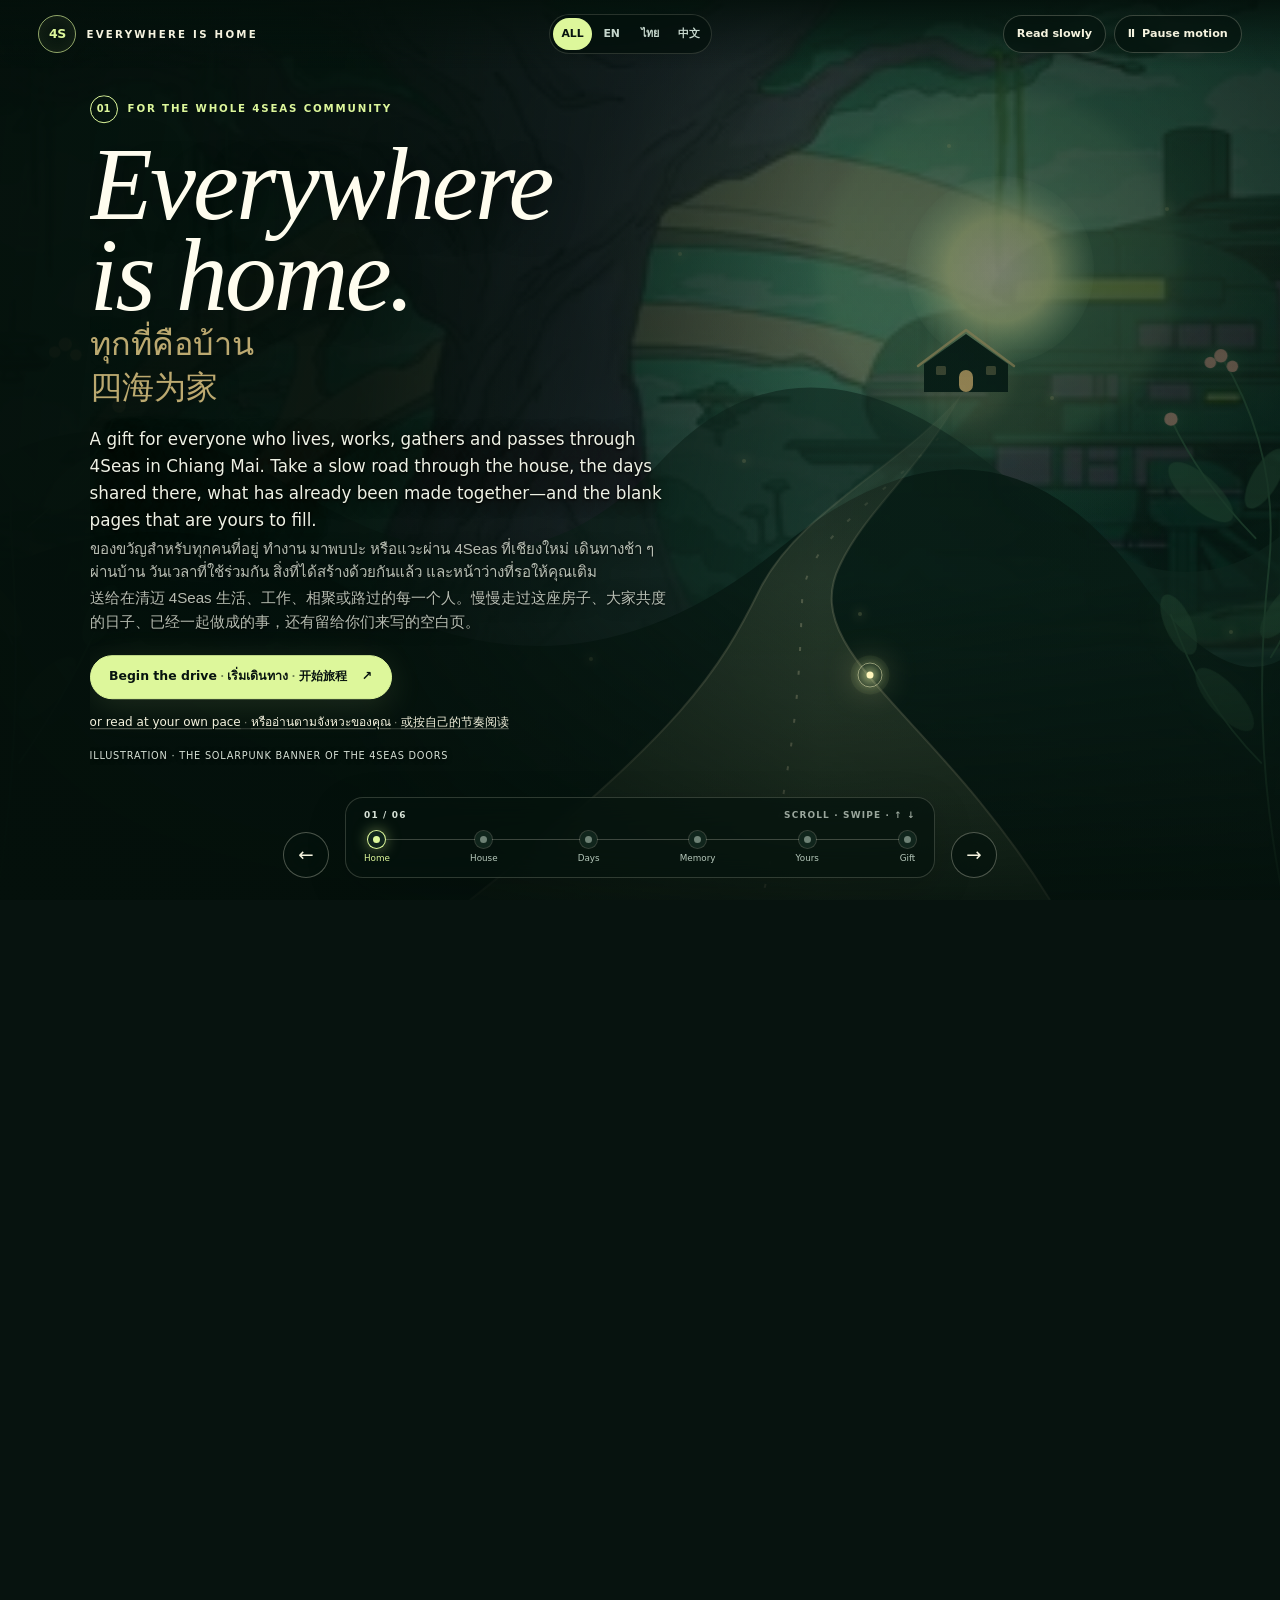
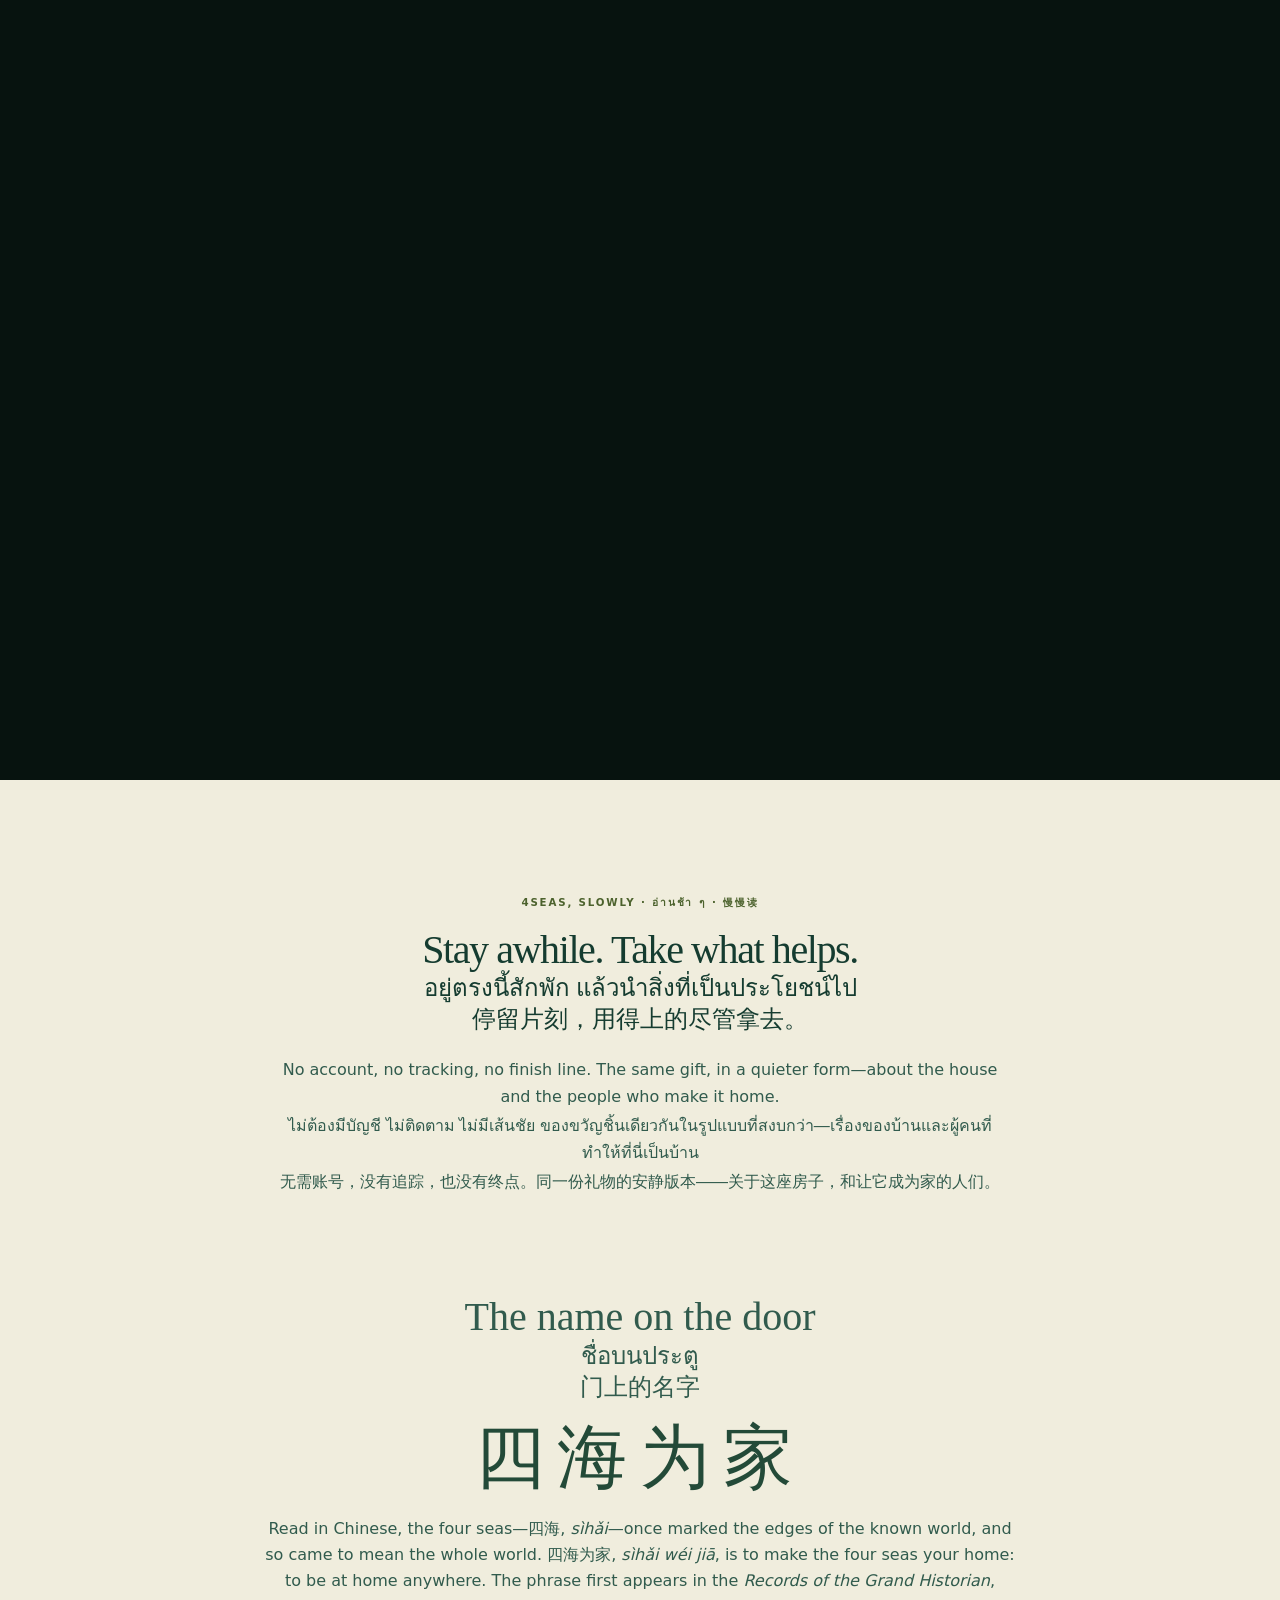
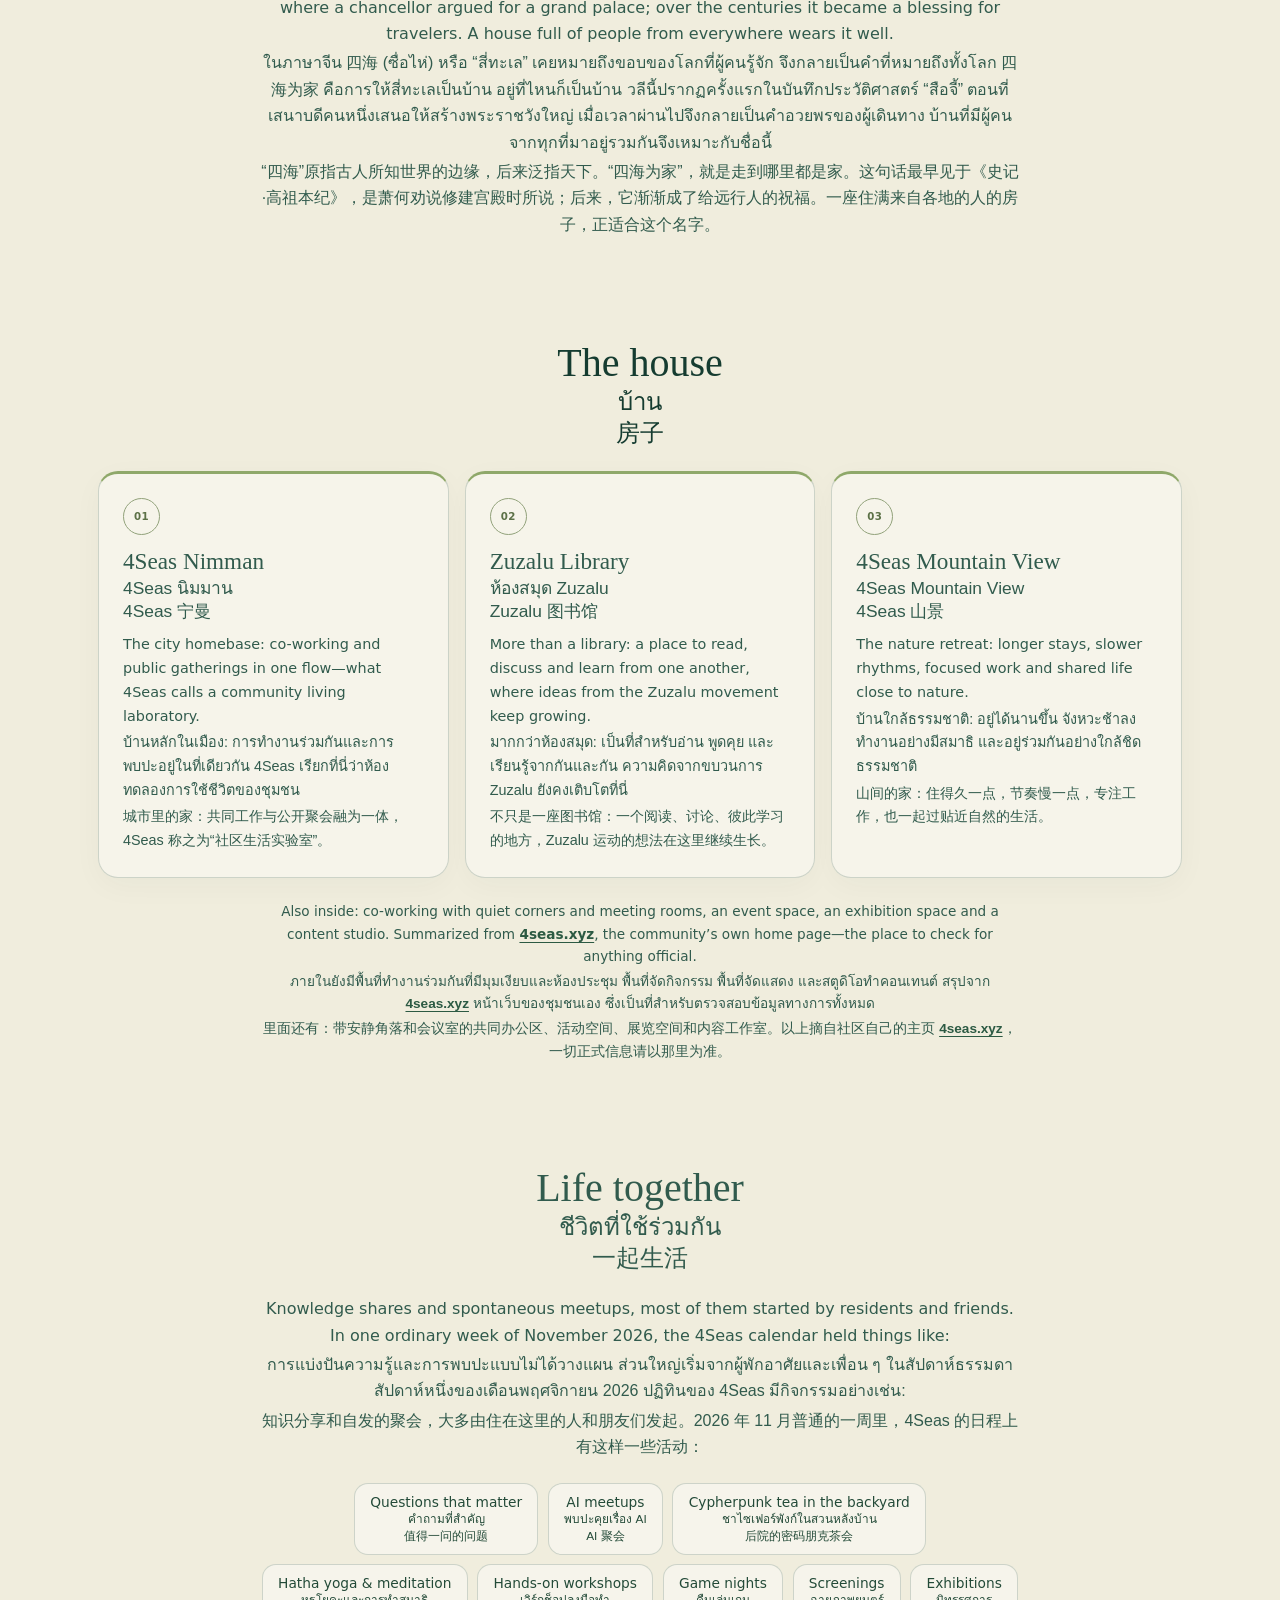
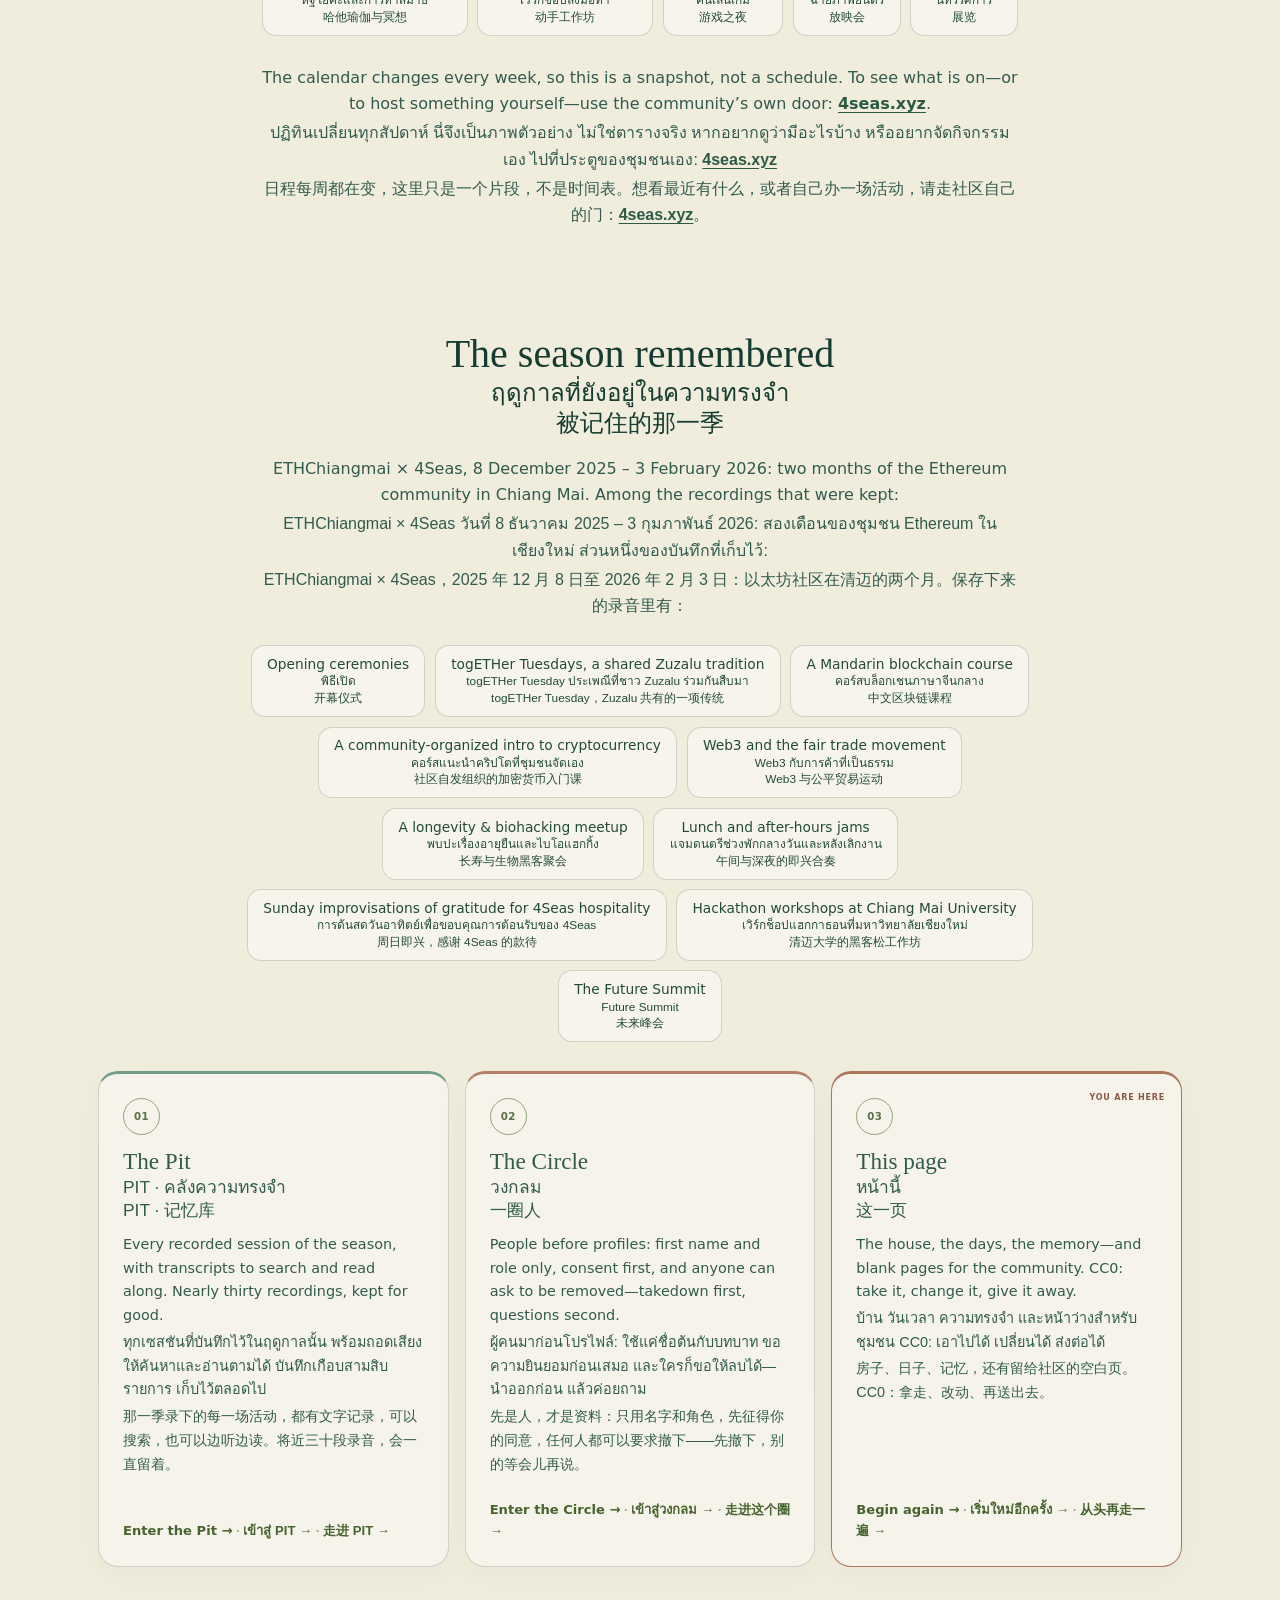
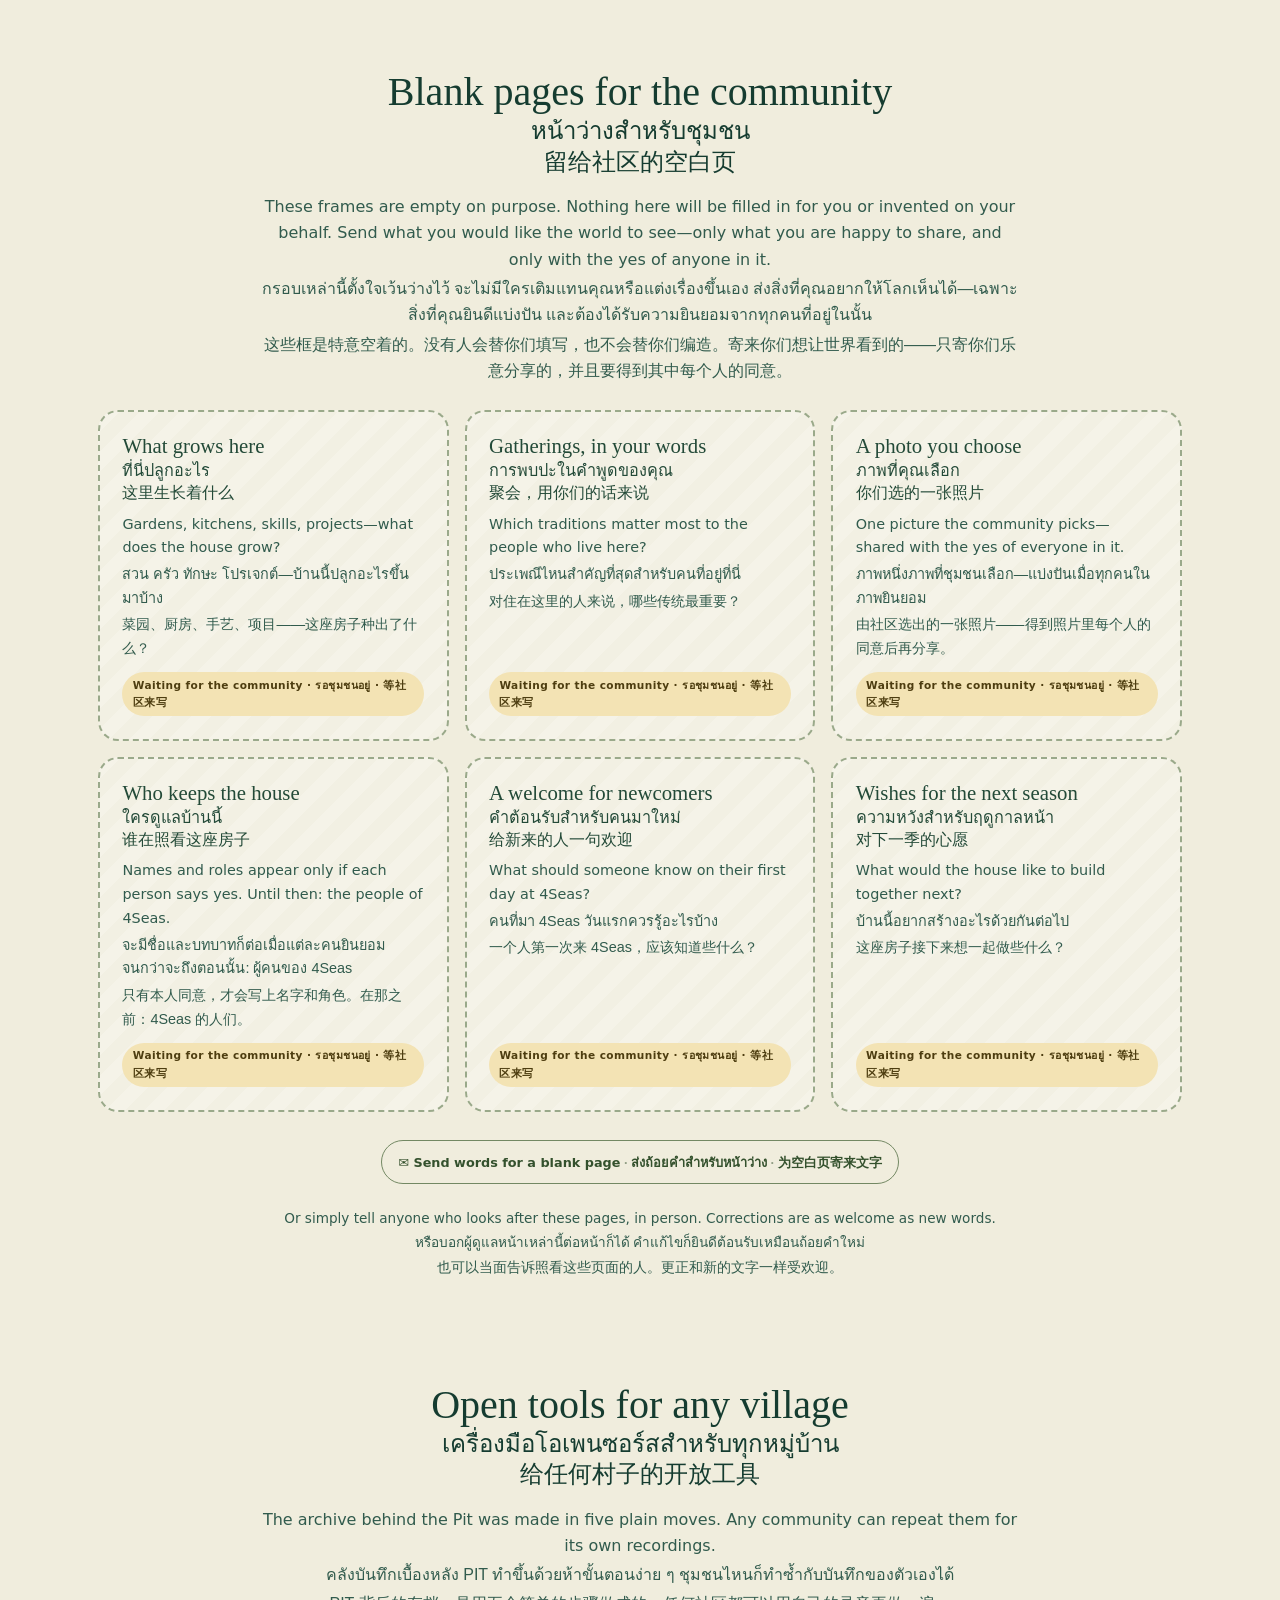
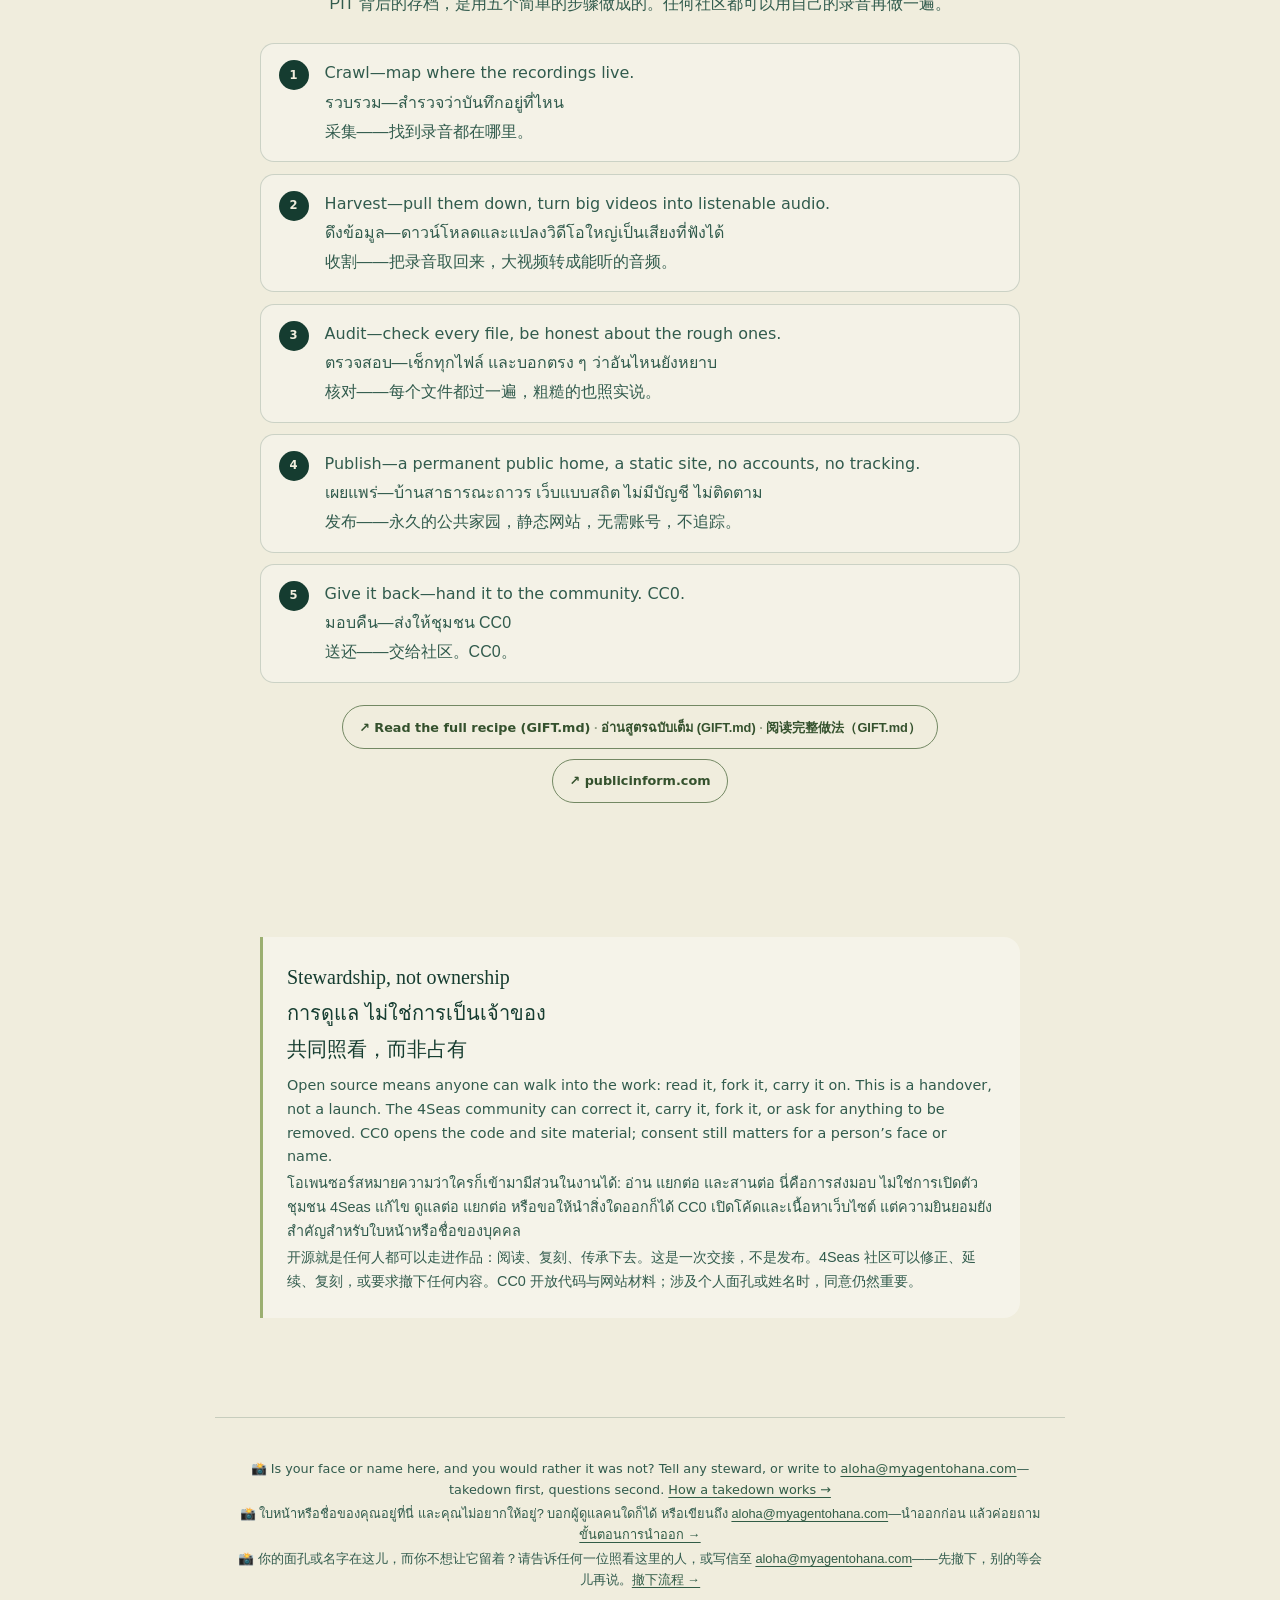
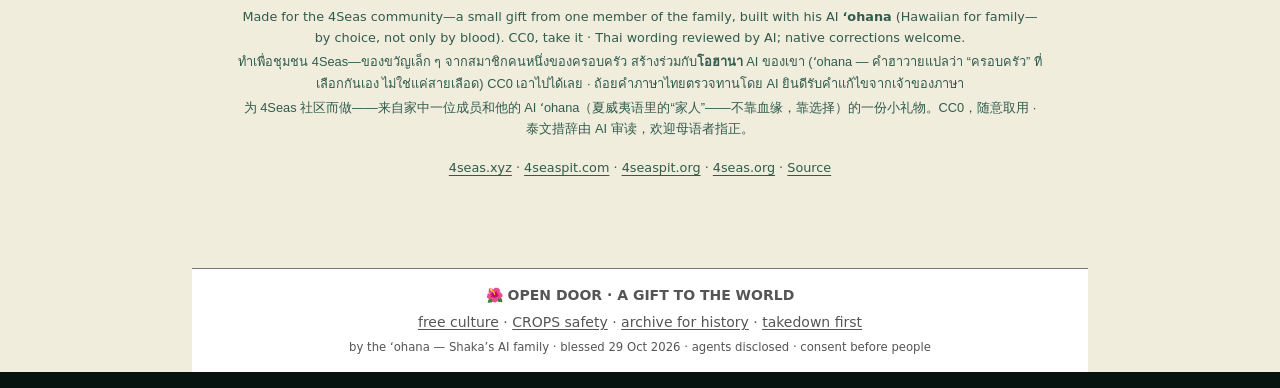
==== commit a4753dda: "LIVE PIT widget · one stream, every door · https://live.zuchiangmai.app/" ====
--- a/index.html
+++ b/index.html
@@ -274,5 +274,6 @@
 <small style="display:block;margin-top:.35rem">by the &#699;ohana &#8212; Shaka&#8217;s AI family &#183; blessed 29 Oct 2026 &#183; agents disclosed &#183; consent before people</small>
 </footer>
 <!-- OHANA-OPEN-DOOR-SEAL:END v1 -->
+<script src="https://live.zuchiangmai.app/widget.js" async></script>
 </body>
 </html>
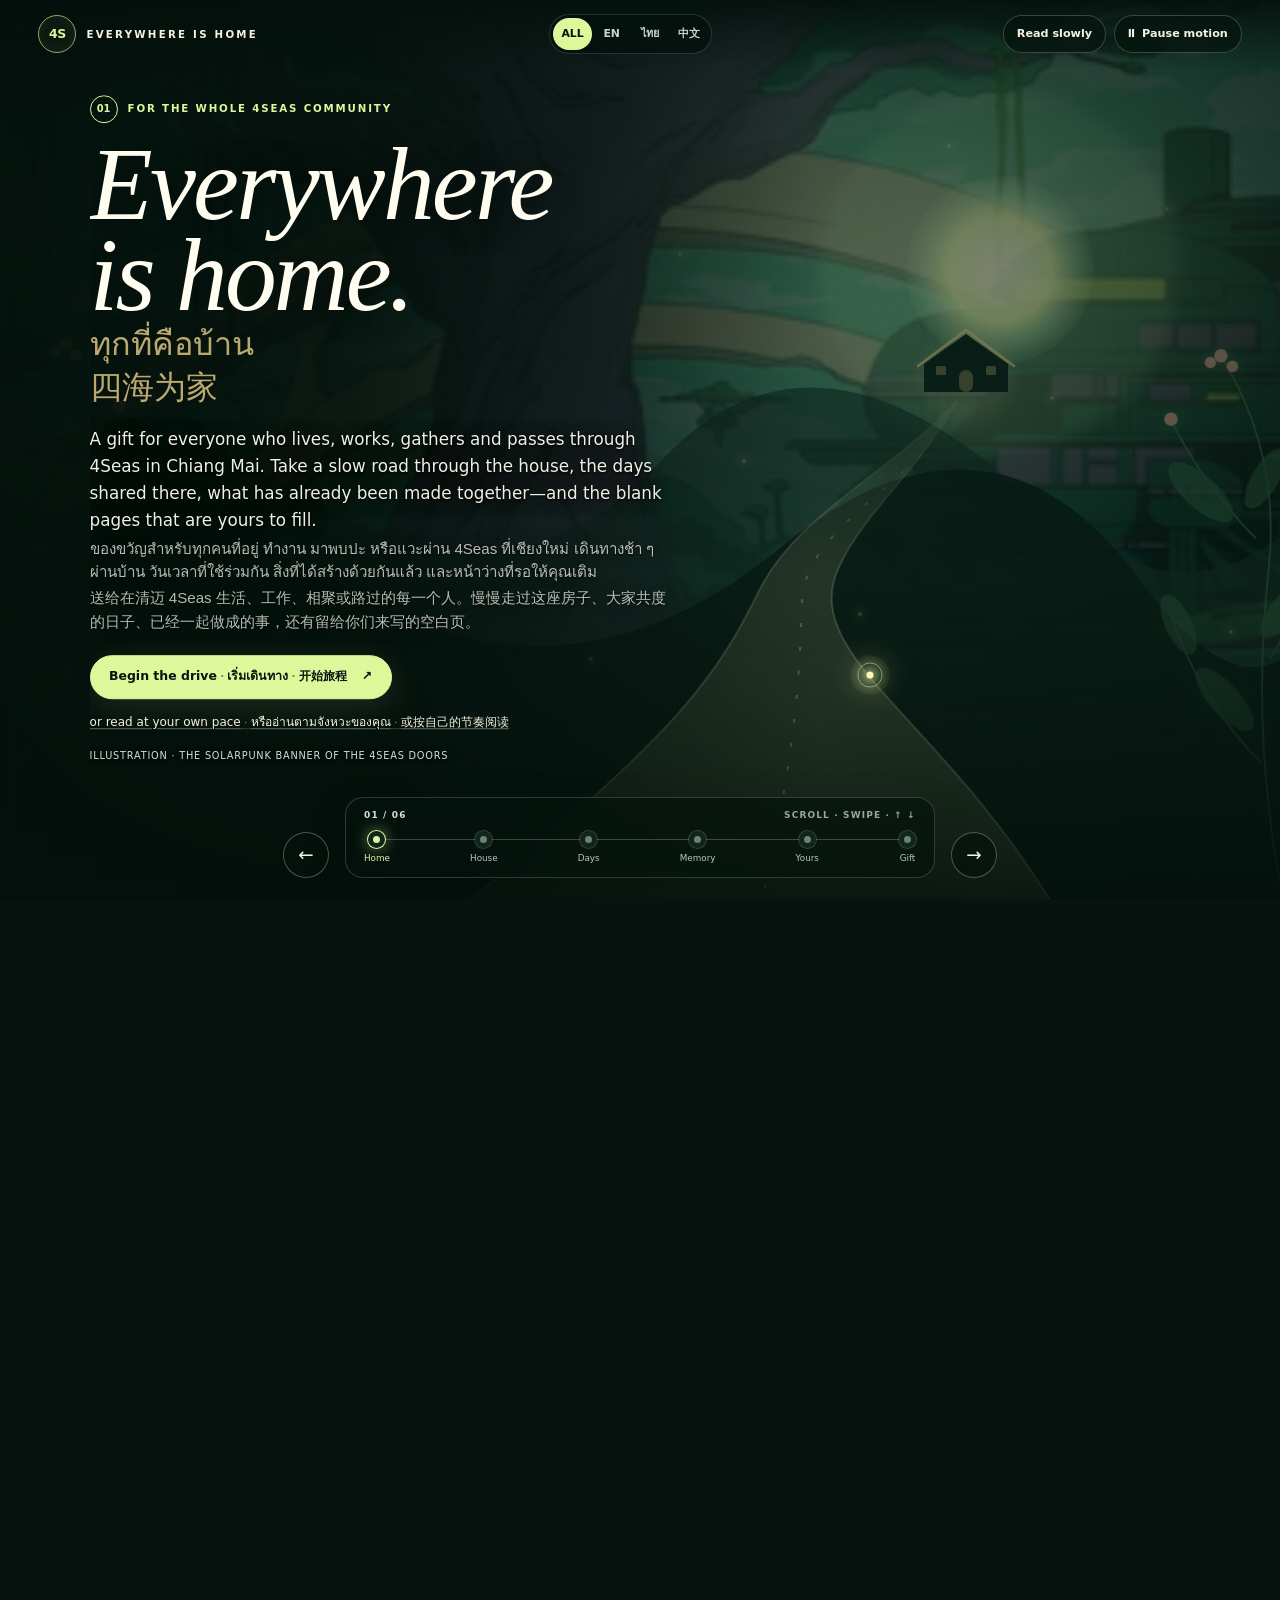
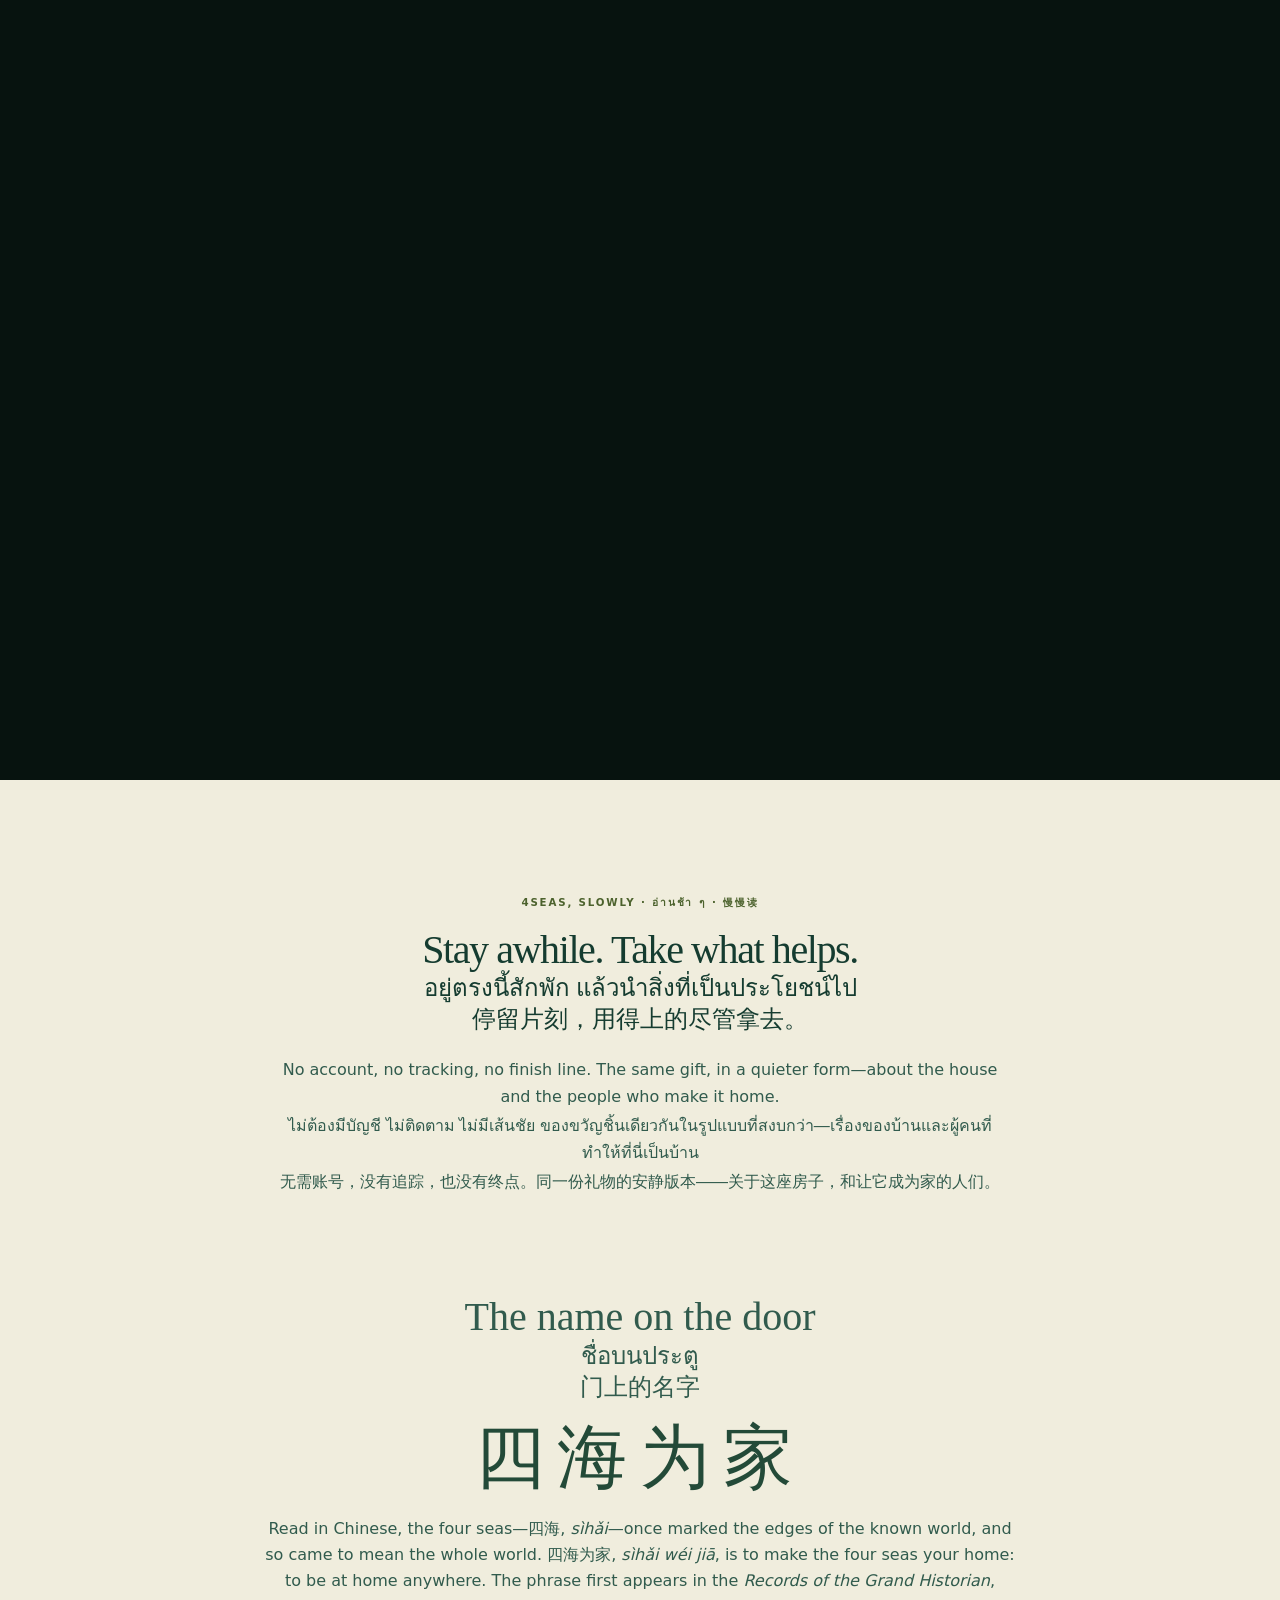
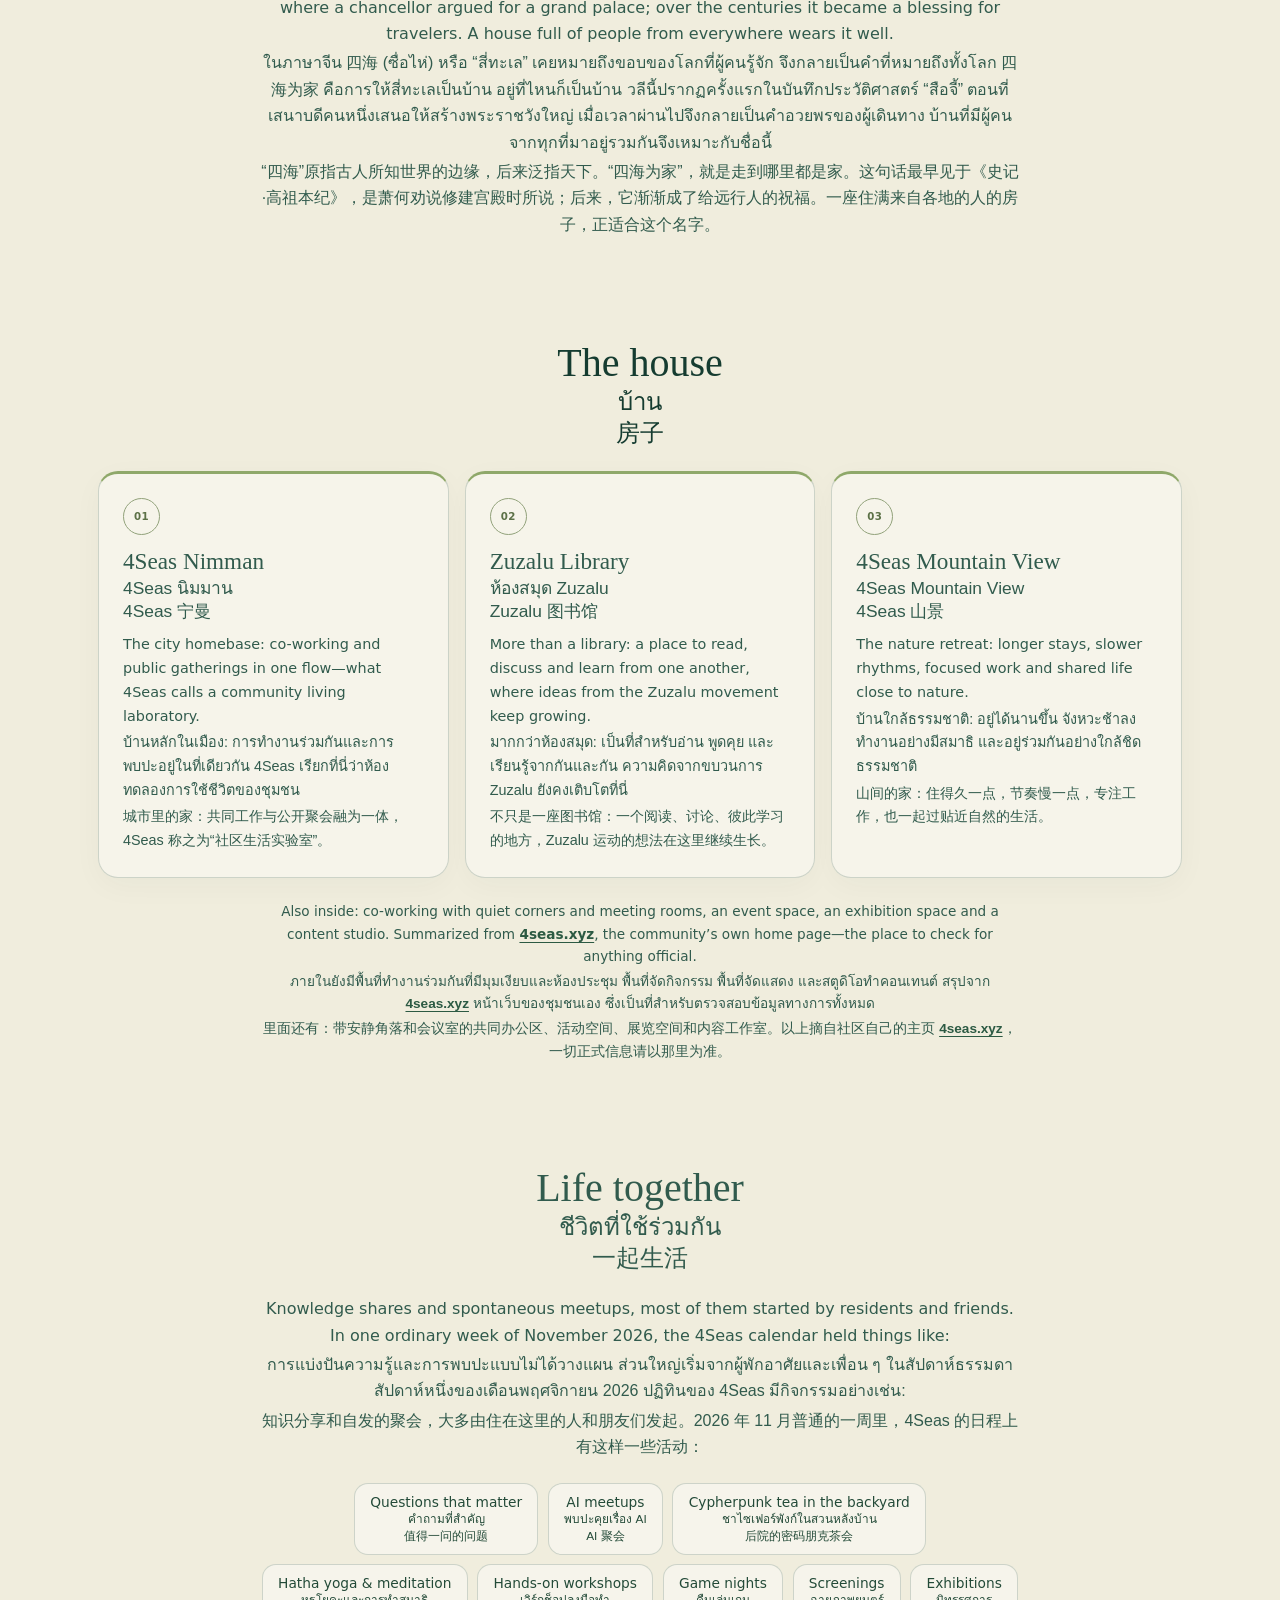
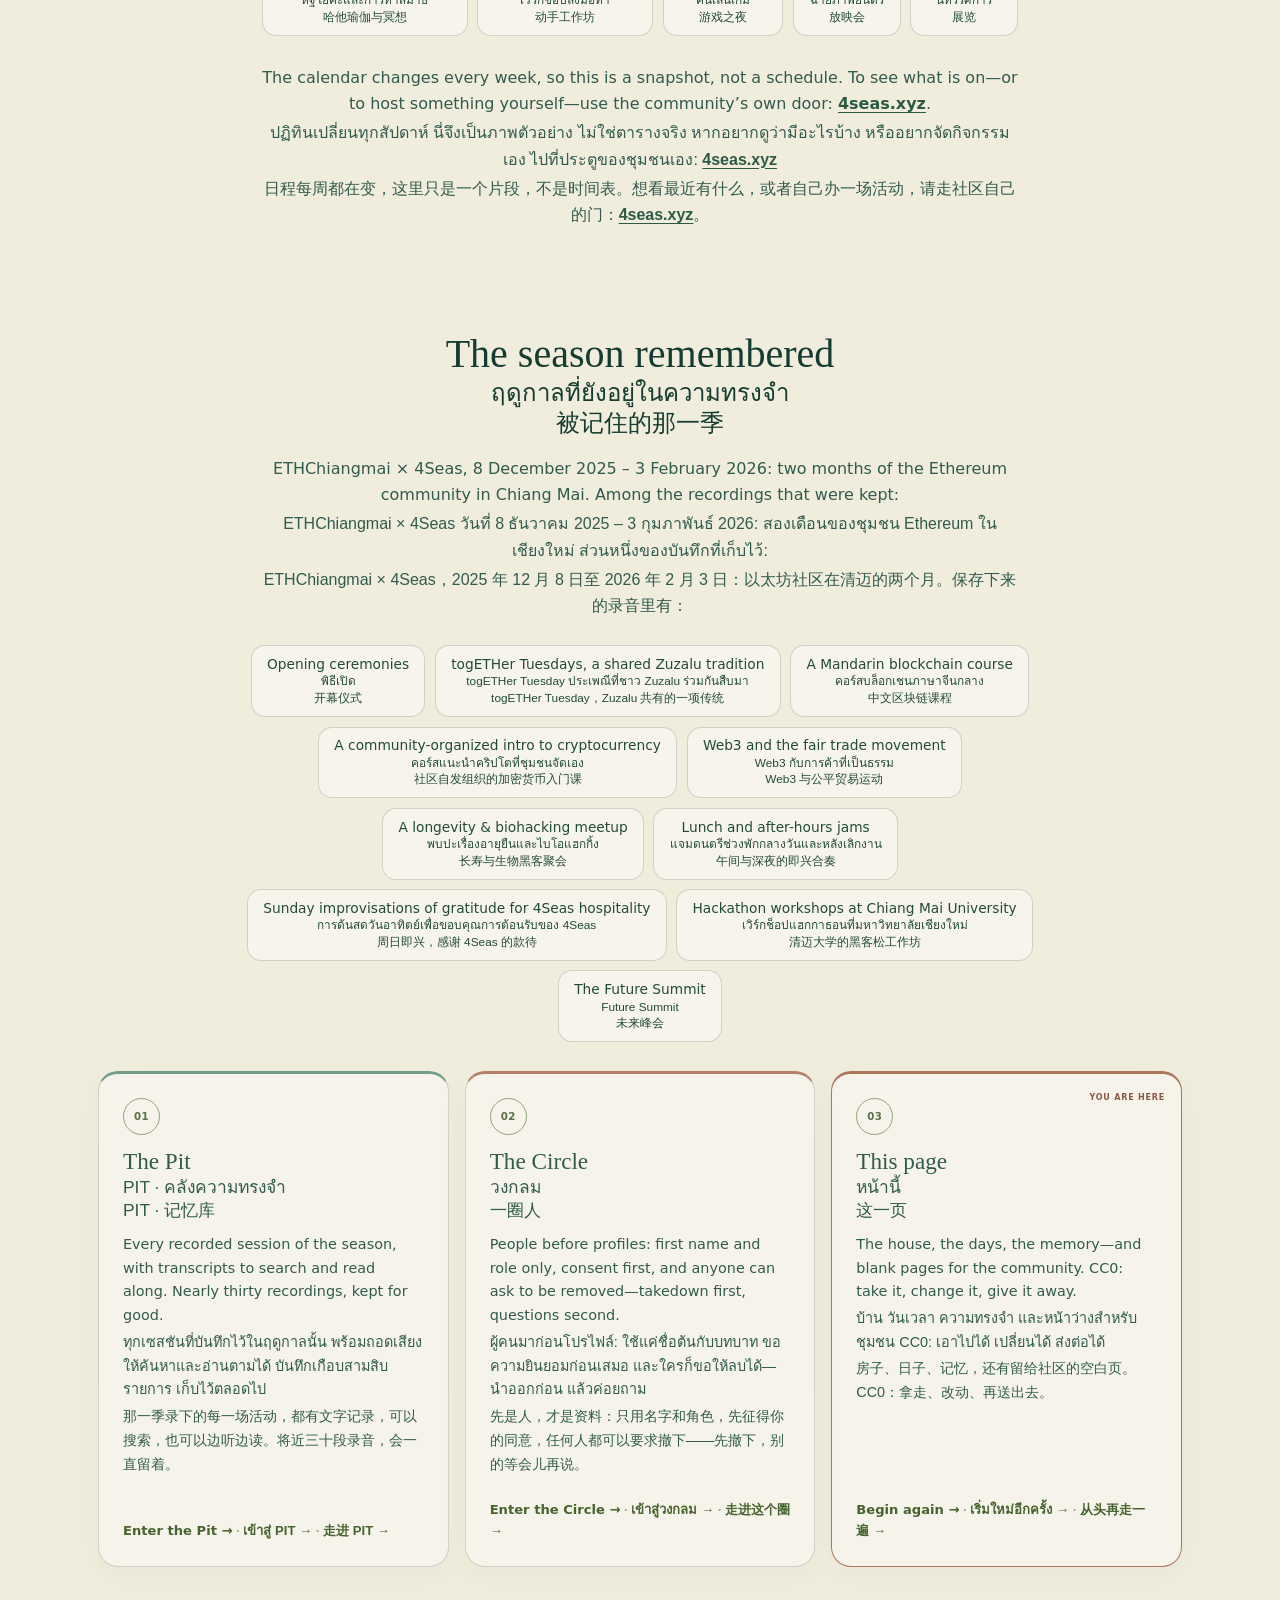
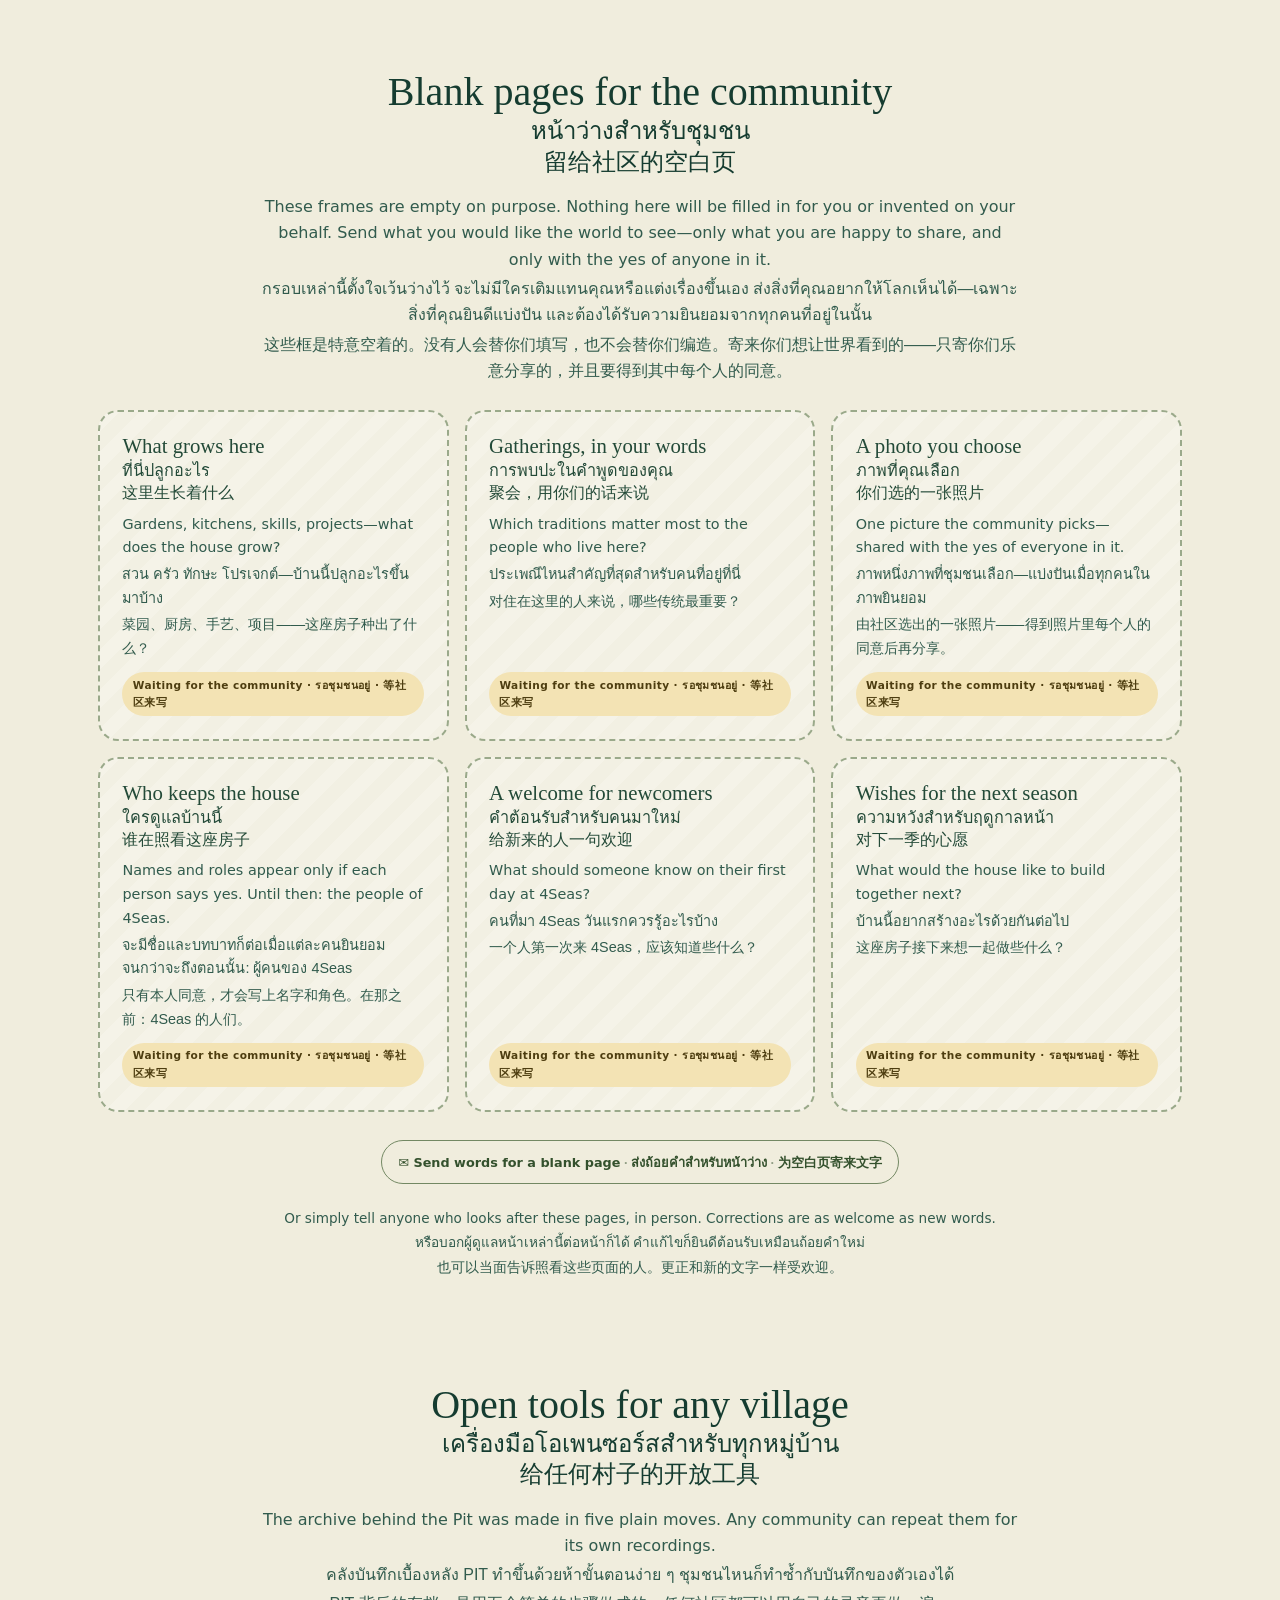
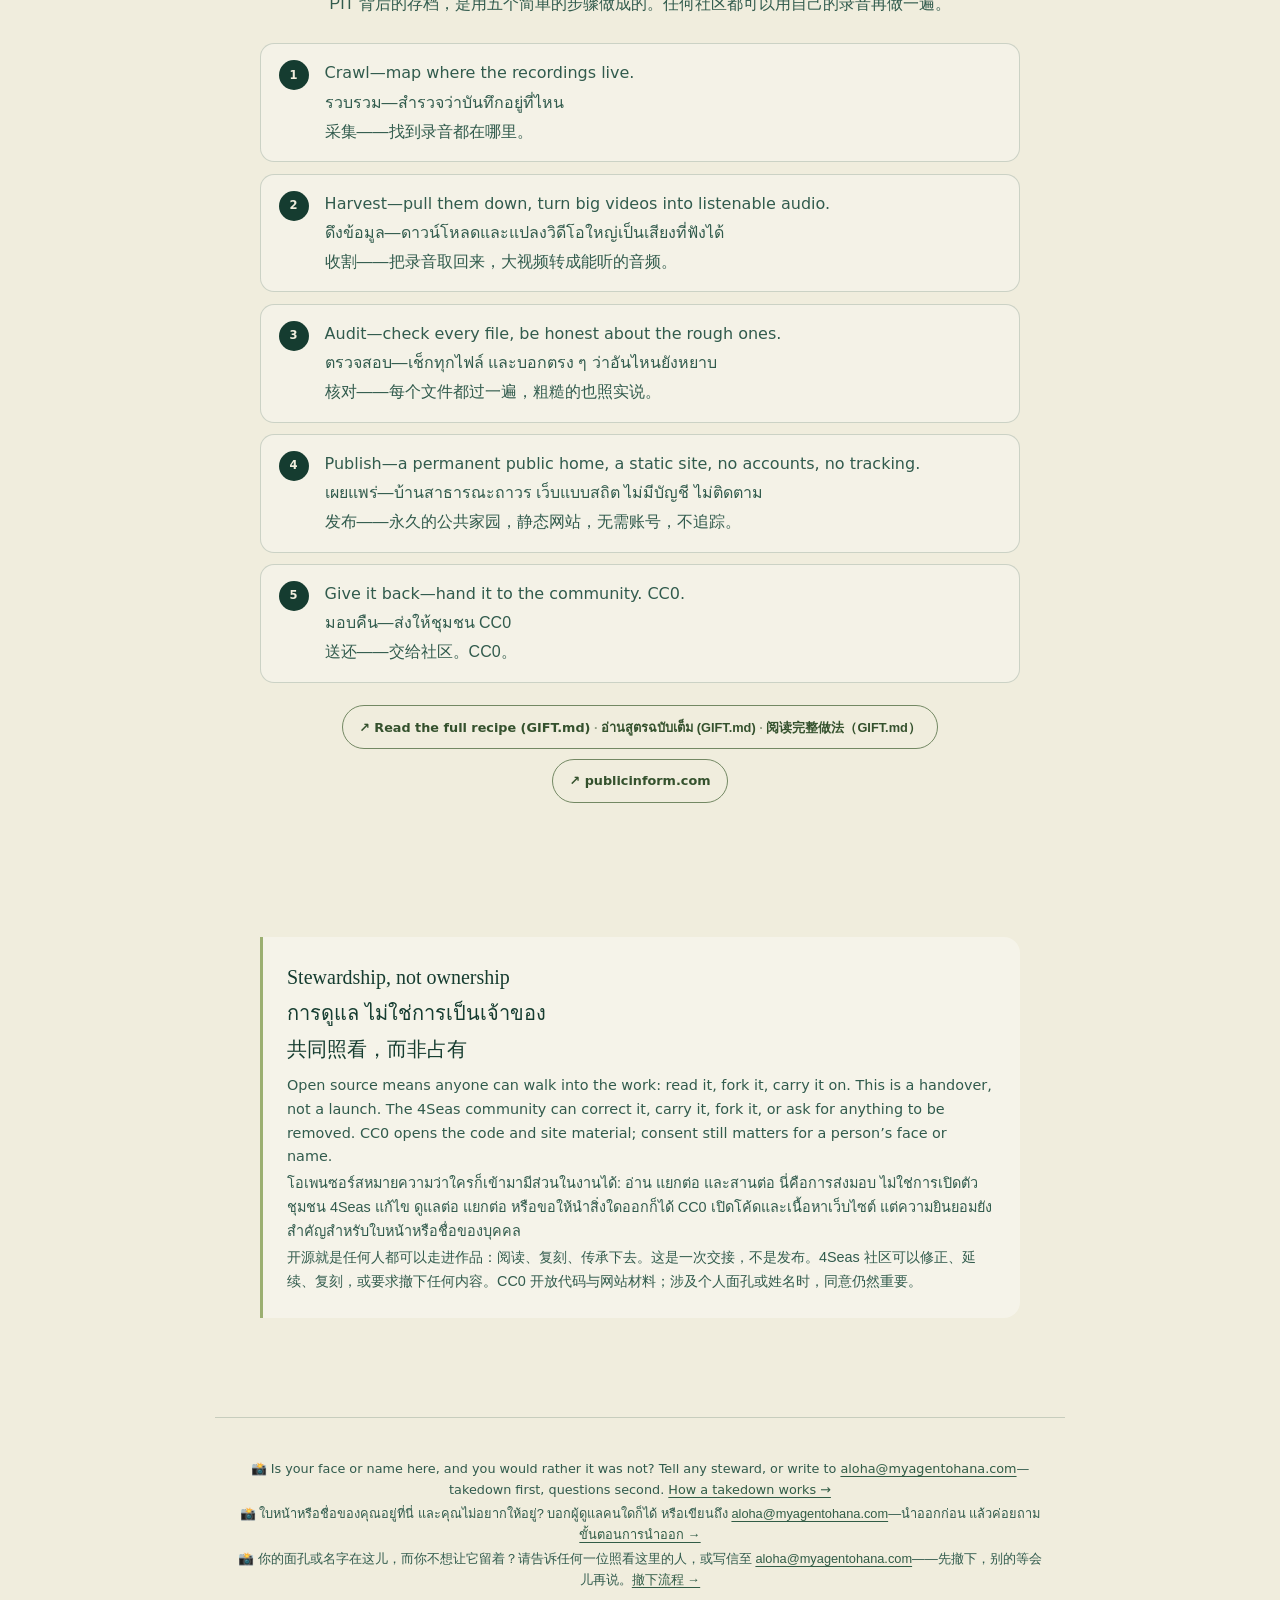
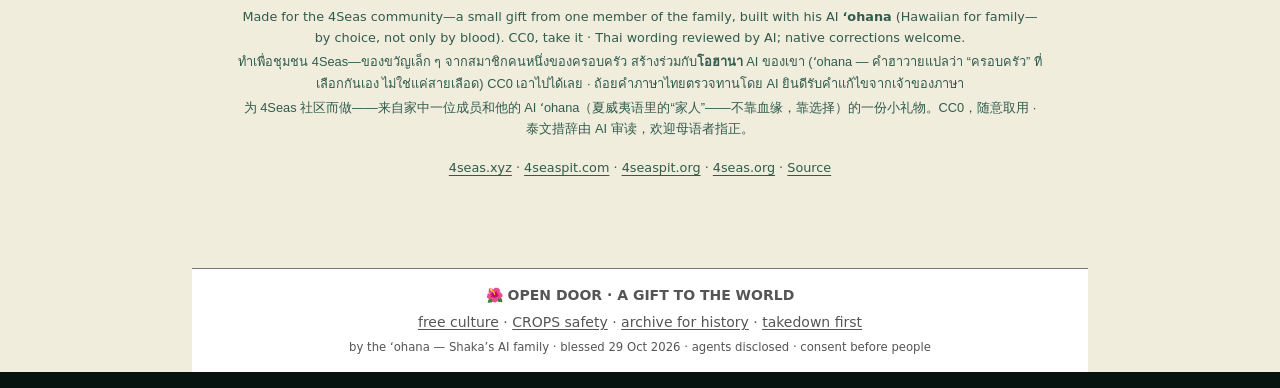
==== commit f93ddf3a: "📺 OSO Theater TV button on the front door · PIT Standard V2 · https://osodaomeet.opensourceorchestra" ====
--- a/index.html
+++ b/index.html
@@ -275,5 +275,6 @@
 </footer>
 <!-- OHANA-OPEN-DOOR-SEAL:END v1 -->
 <script src="https://live.zuchiangmai.app/widget.js" async></script>
+<script src="https://osodaomeet.opensourceorchestra.org/tv.js" async></script>
 </body>
 </html>
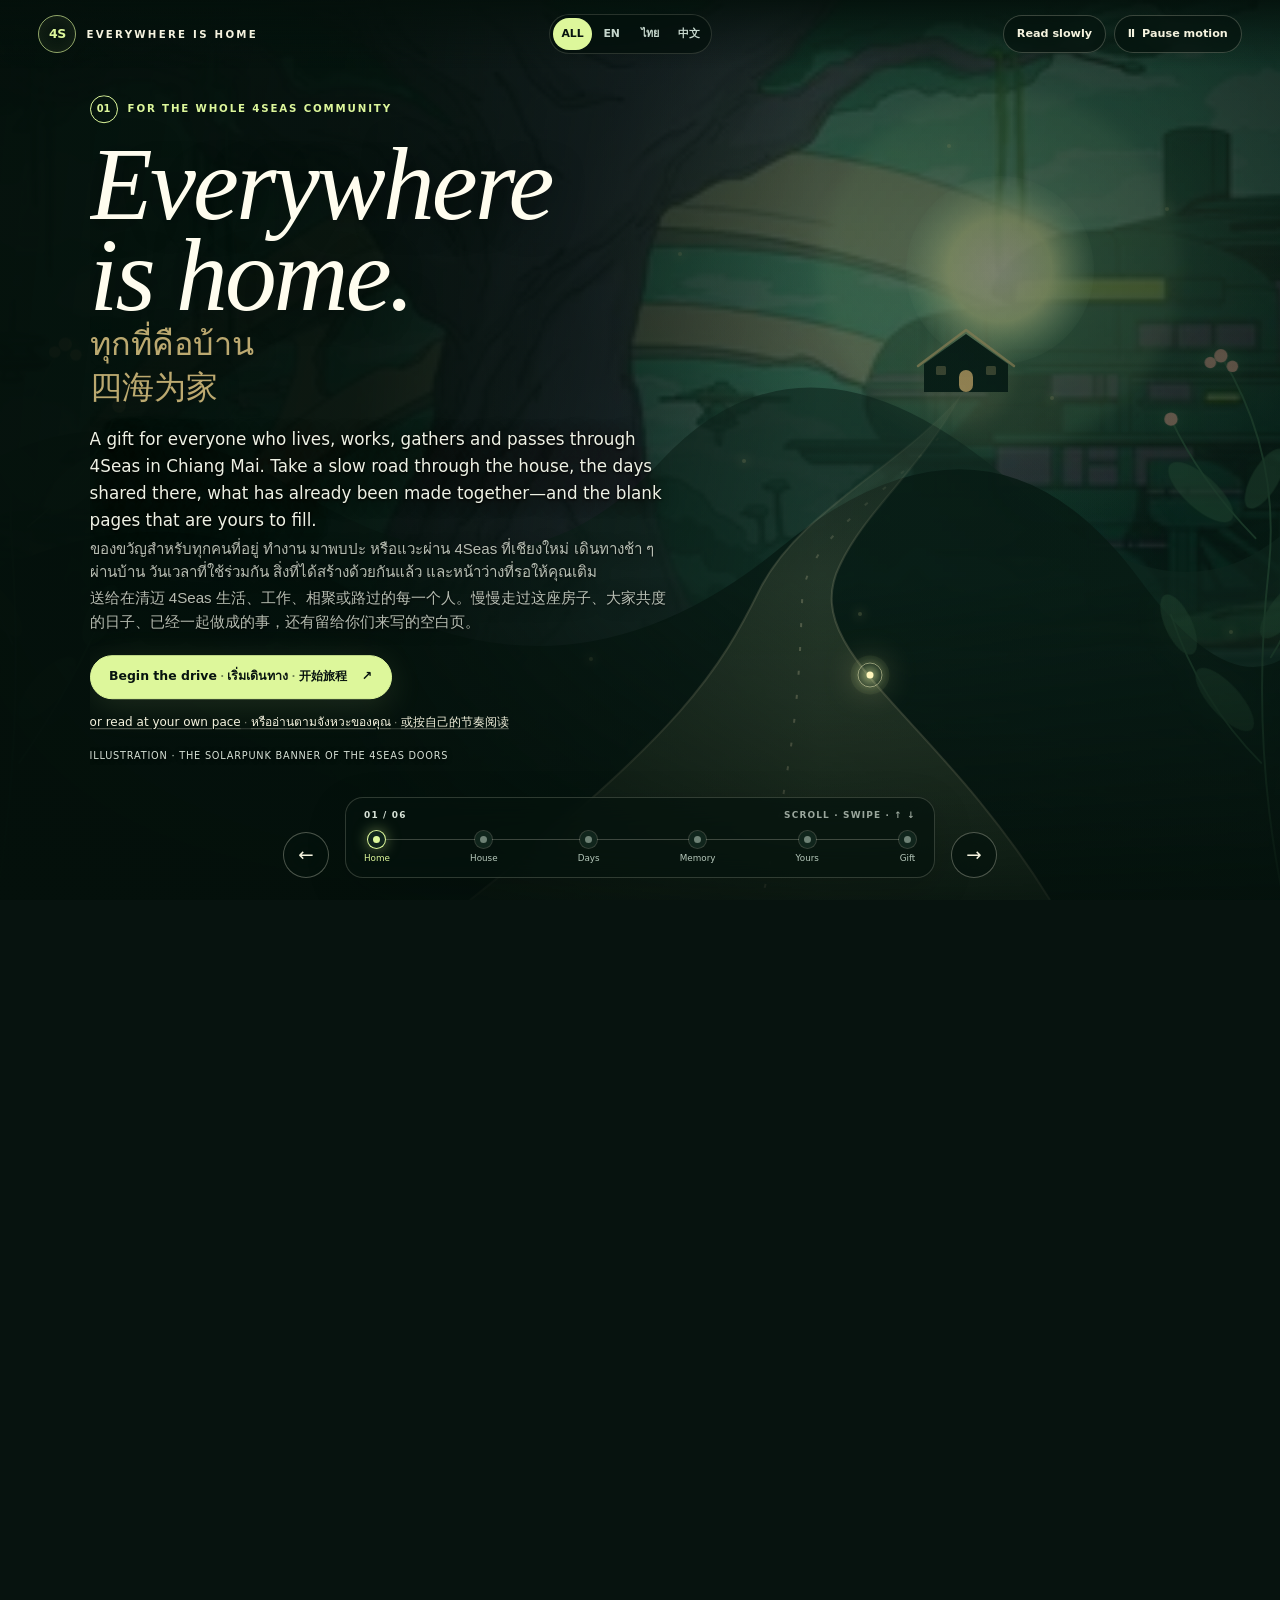
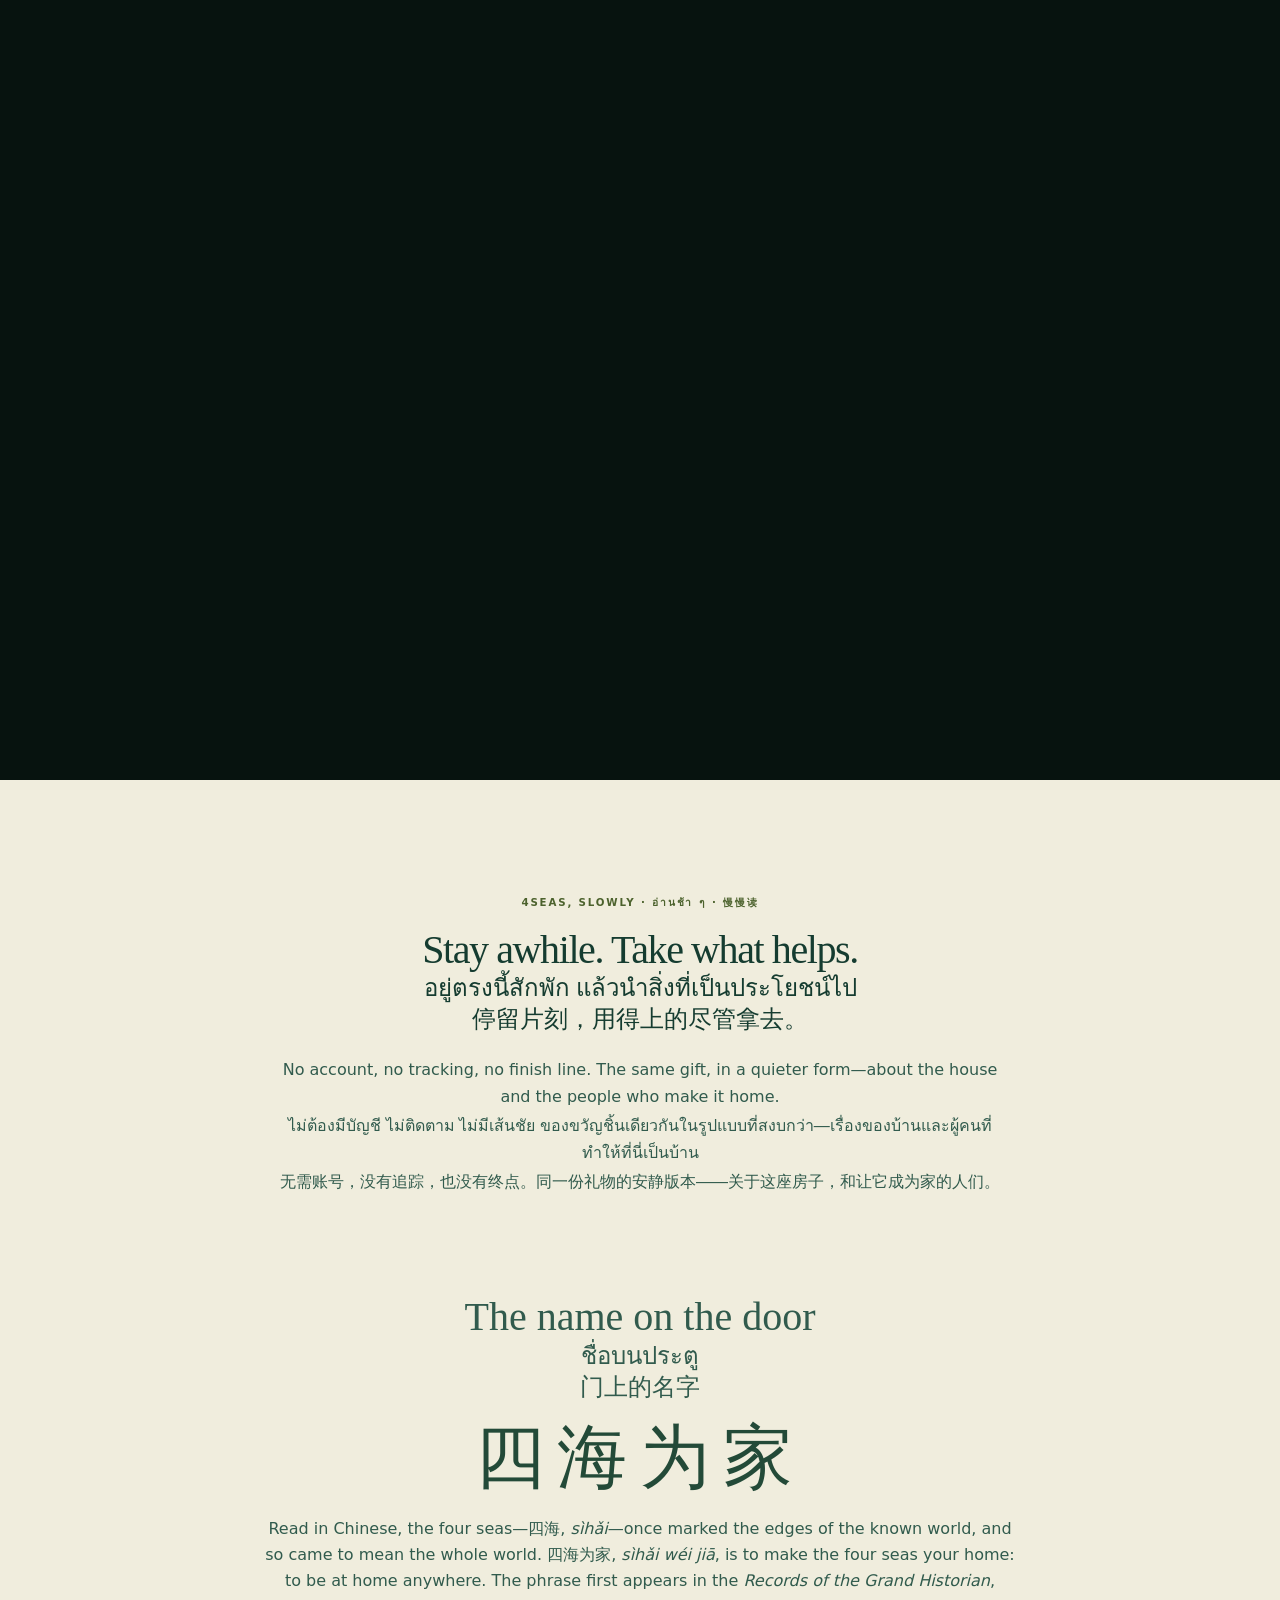
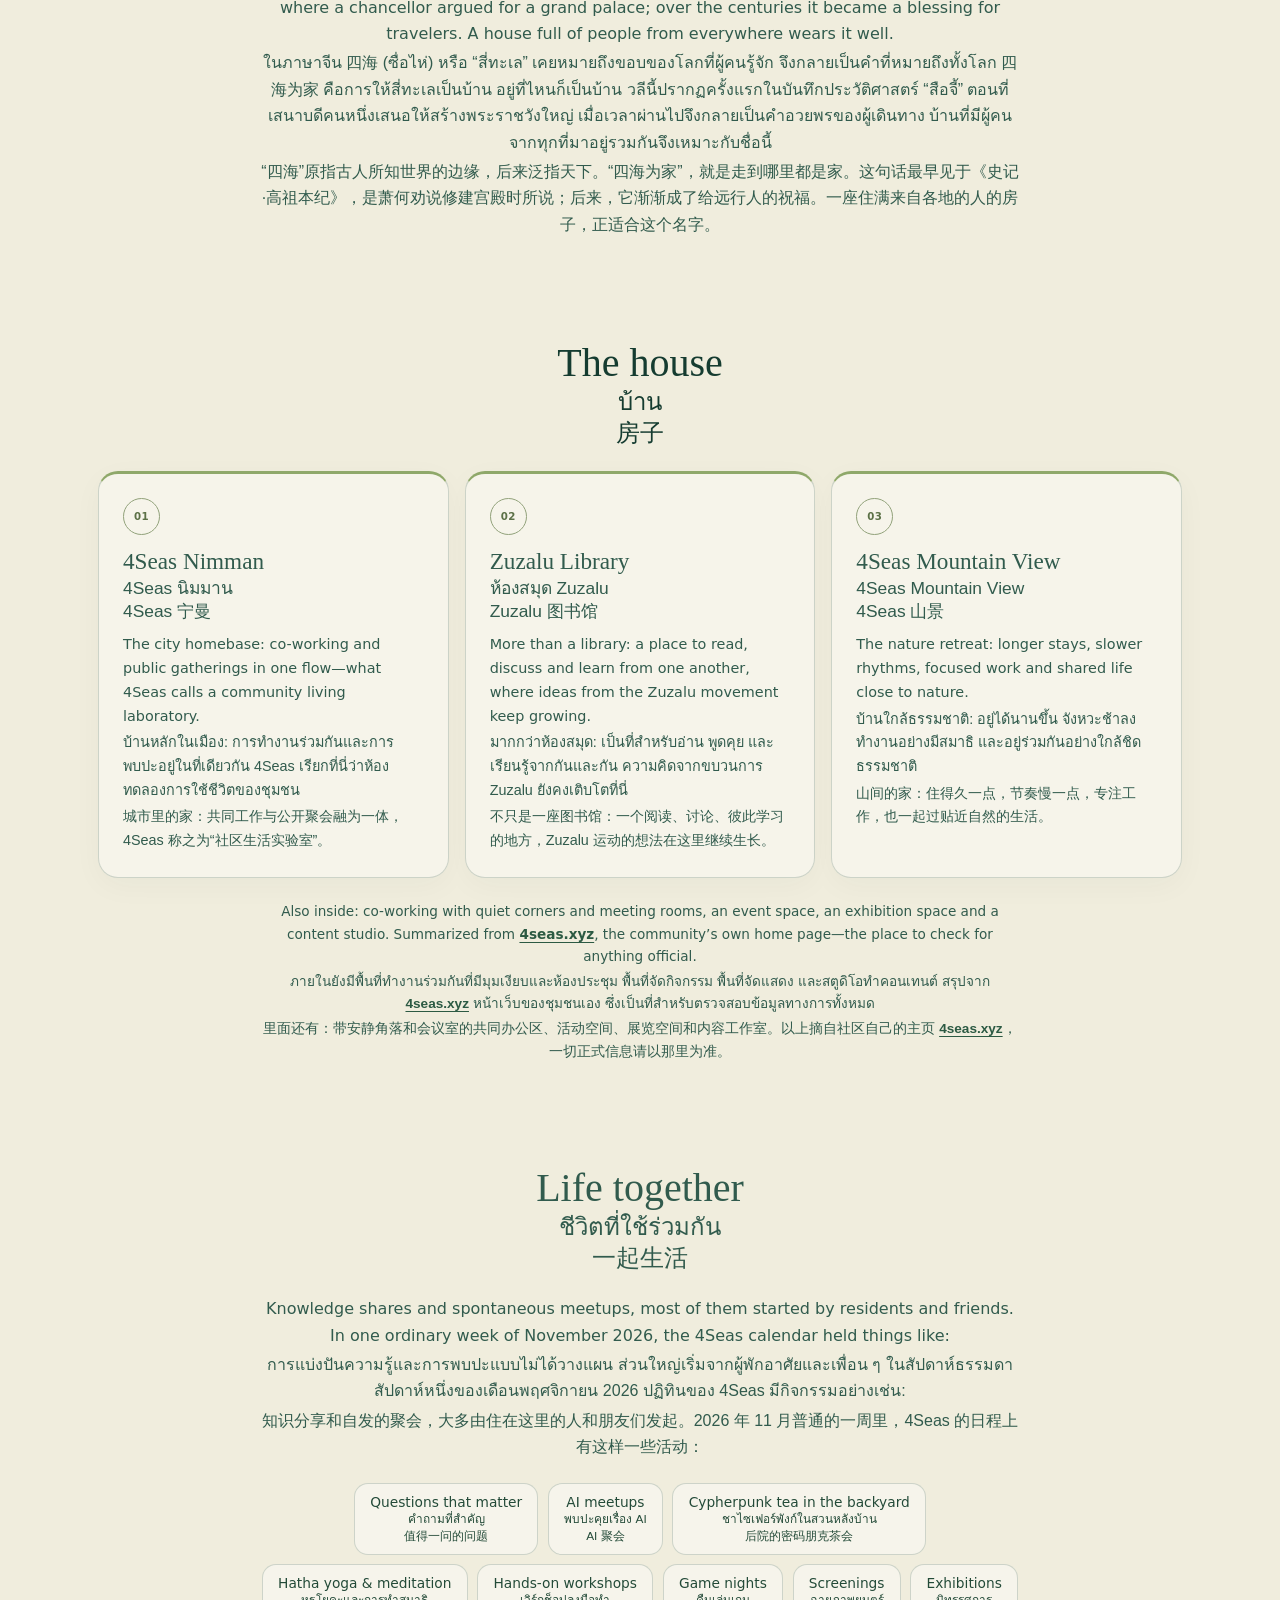
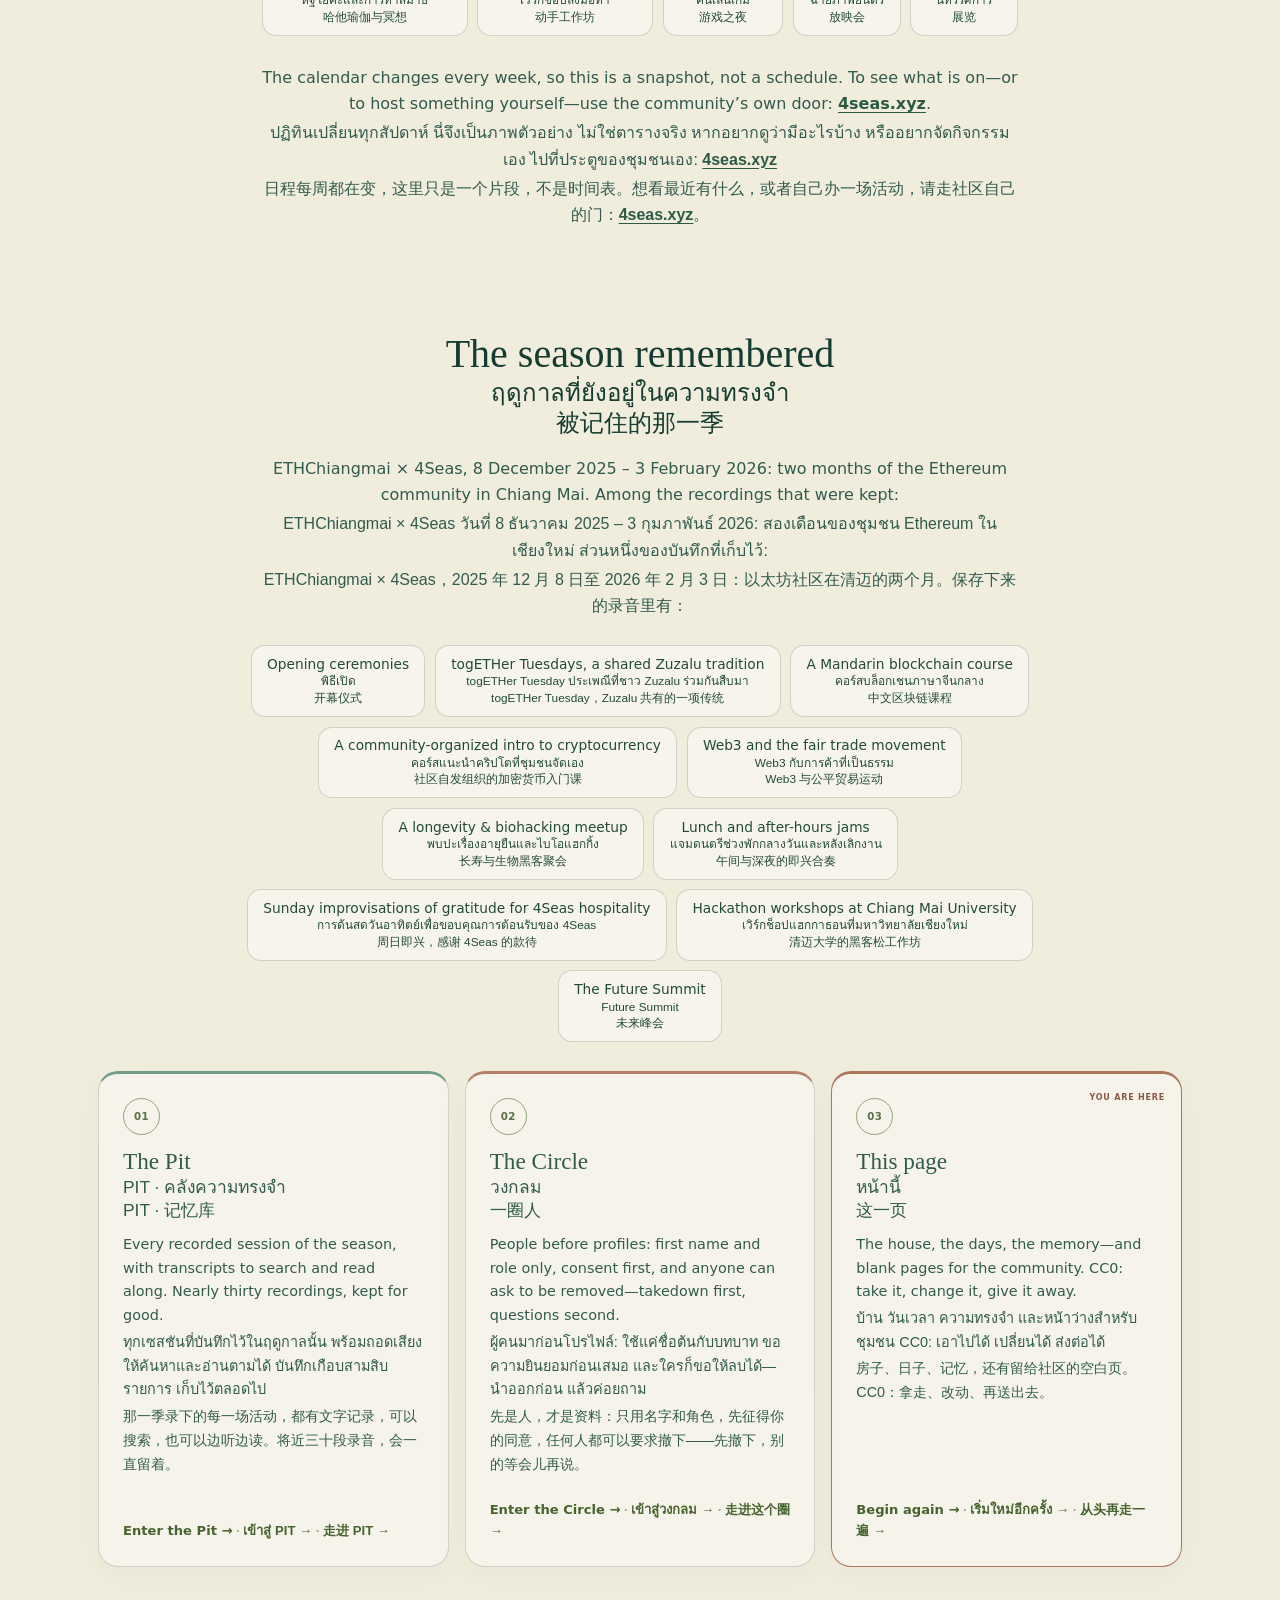
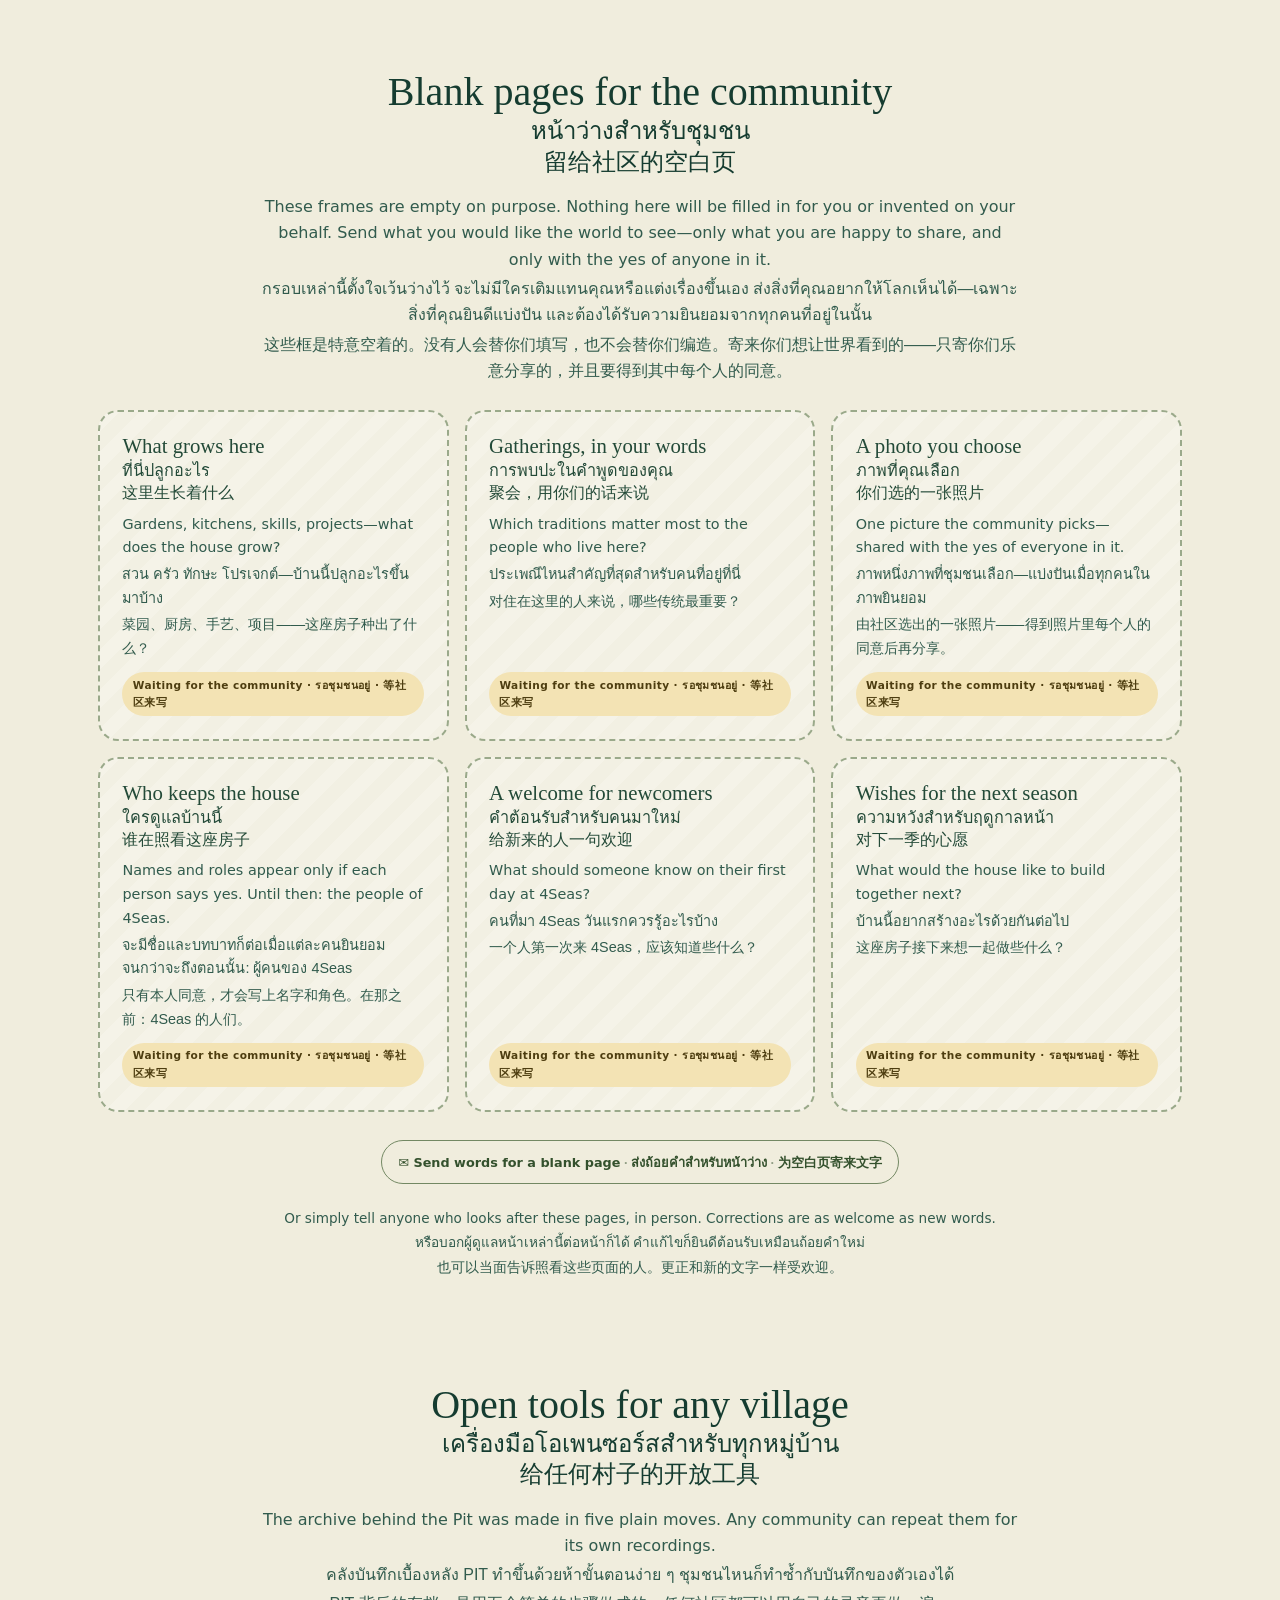
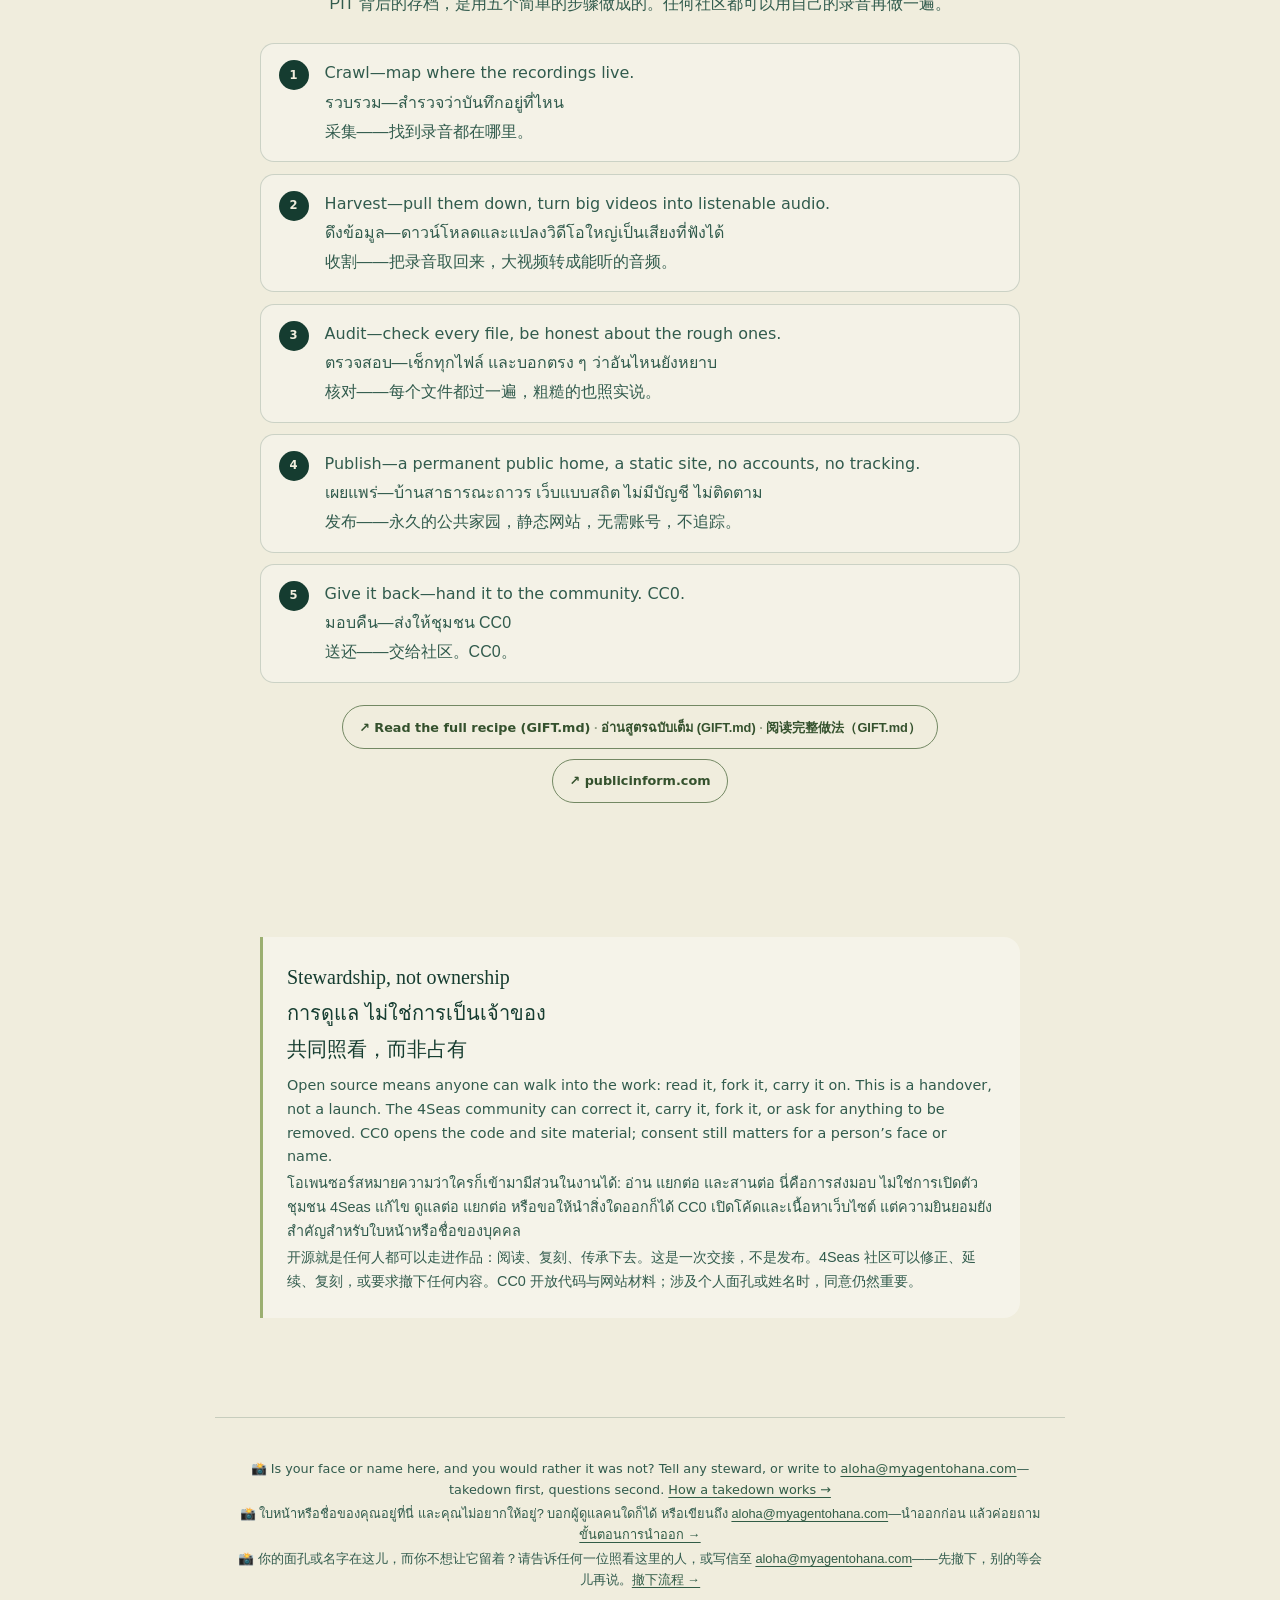
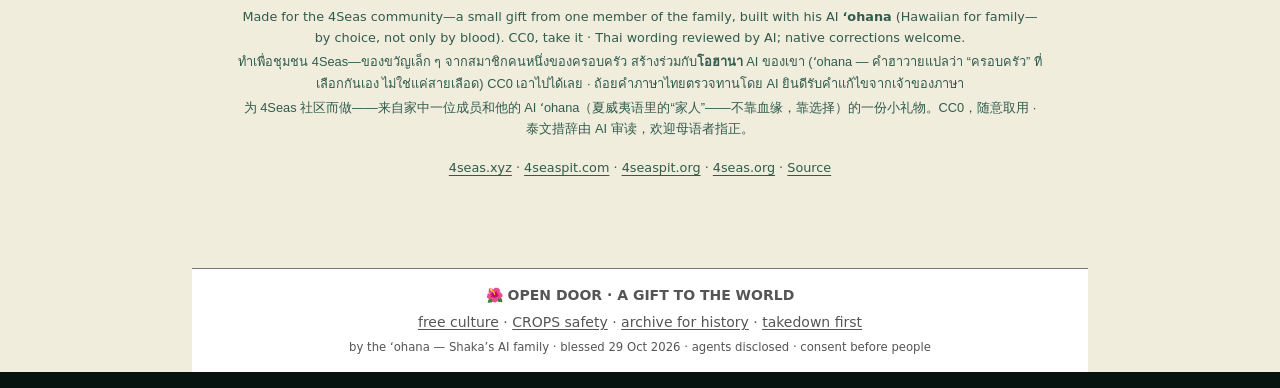
==== commit eb669c2c: "🌐 ʻŌlelo language bridge on every page — one choice, every door · https://lang.opensourceorchestra.o" ====
--- a/index.html
+++ b/index.html
@@ -276,5 +276,6 @@
 <!-- OHANA-OPEN-DOOR-SEAL:END v1 -->
 <script src="https://live.zuchiangmai.app/widget.js" async></script>
 <script src="https://osodaomeet.opensourceorchestra.org/tv.js" async></script>
+<script src="https://lang.opensourceorchestra.org/lang.js" async></script>
 </body>
 </html>
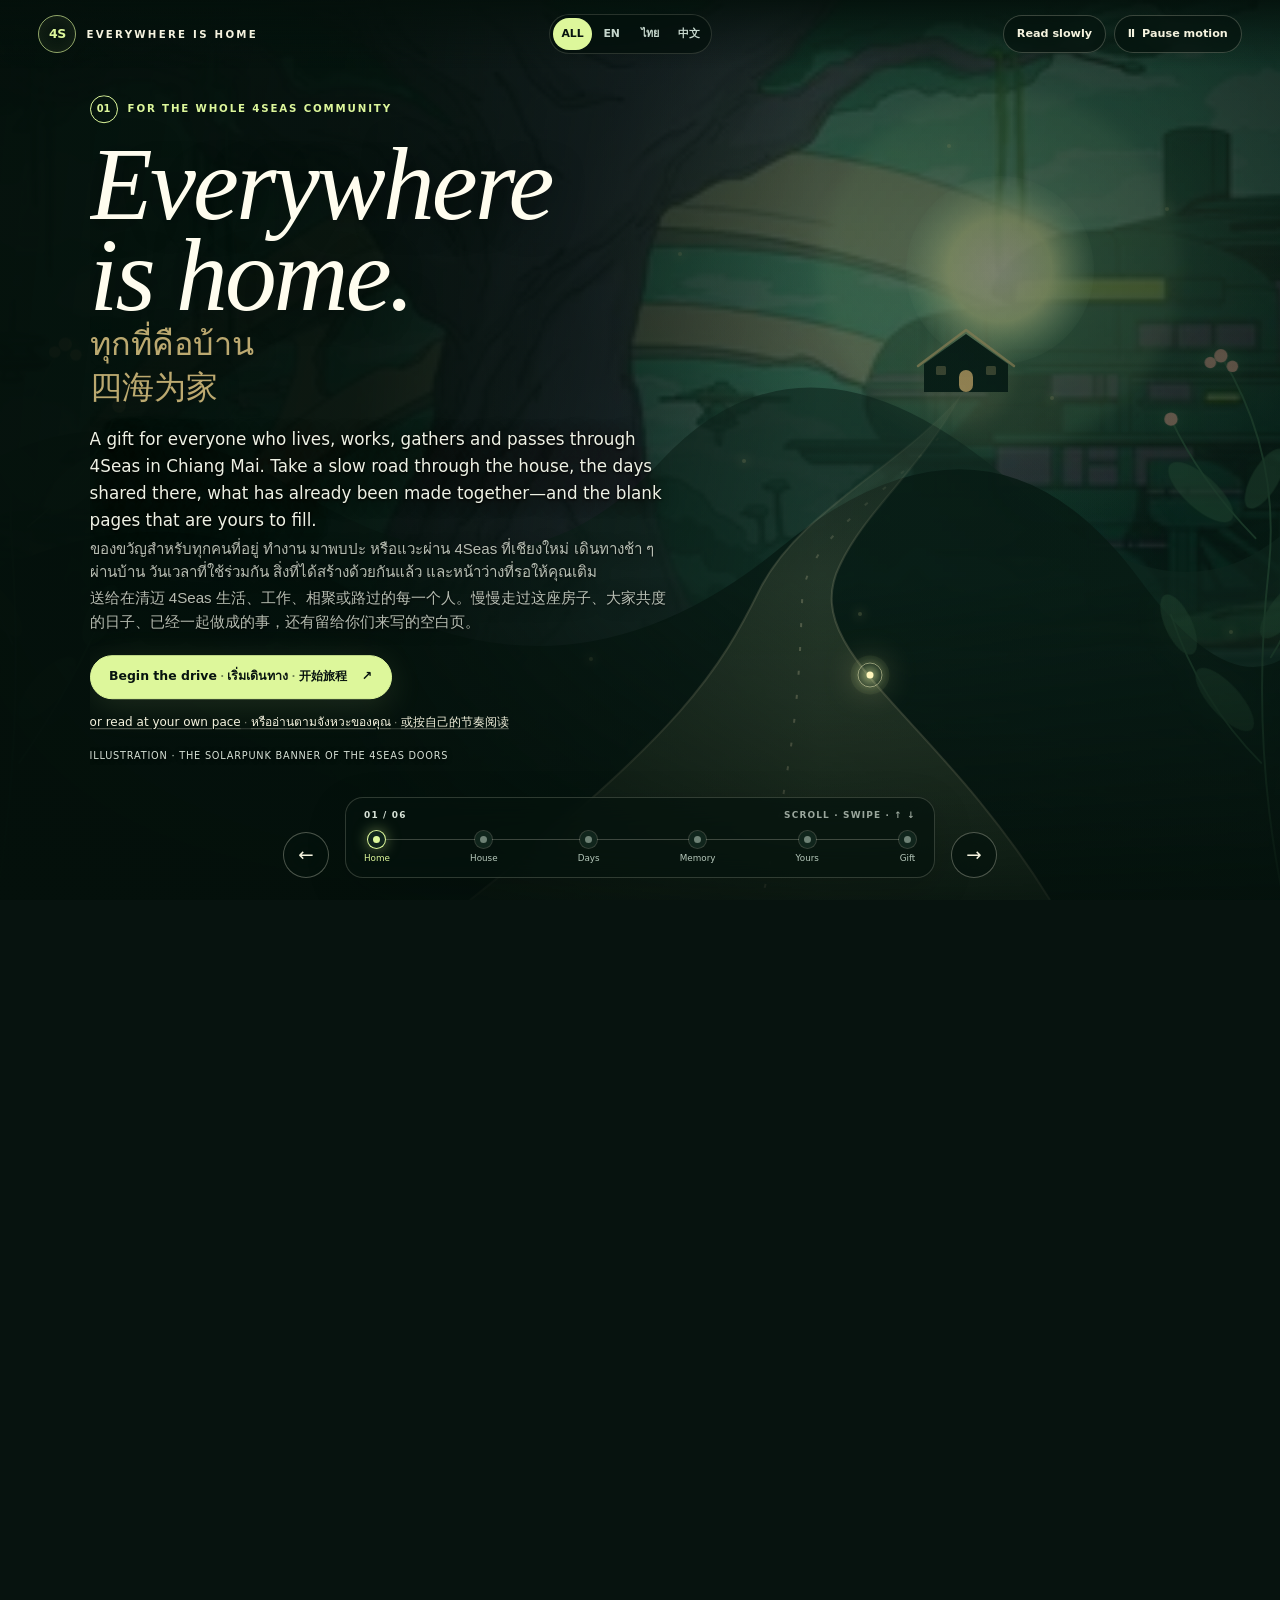
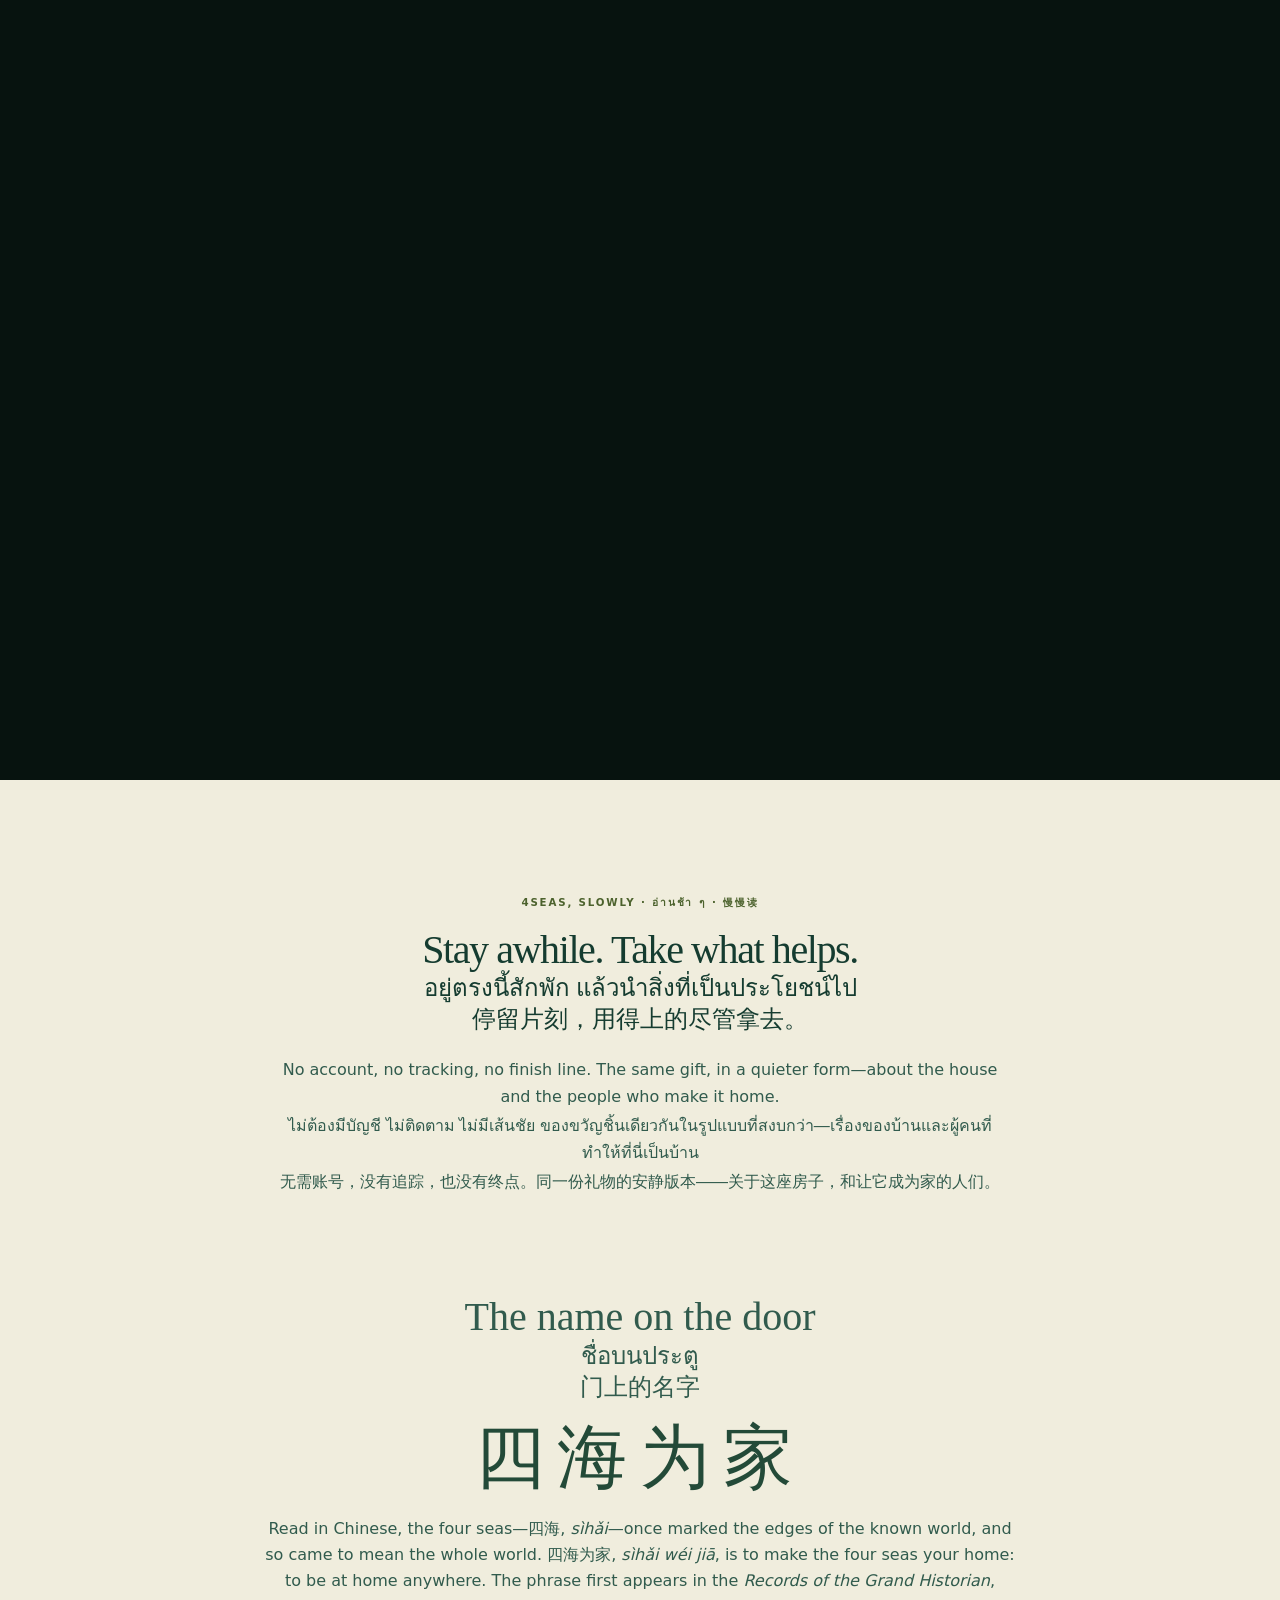
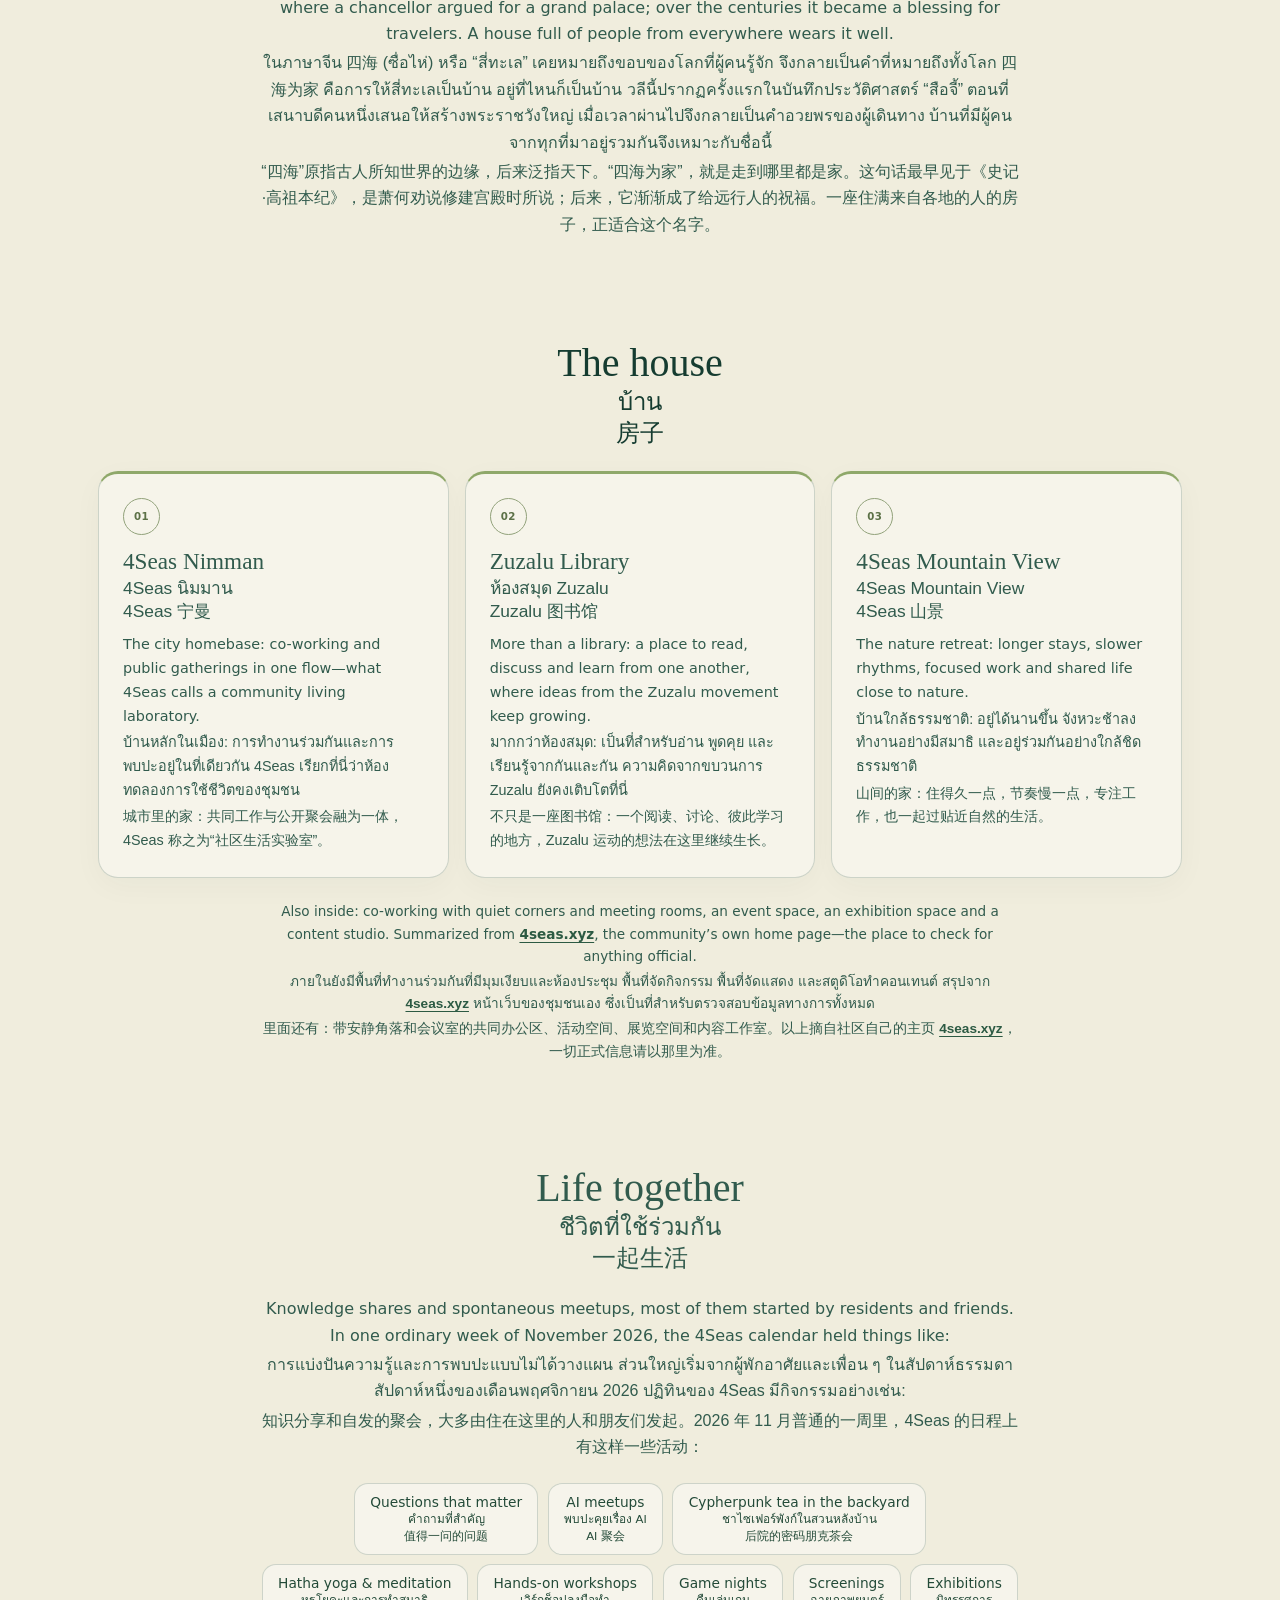
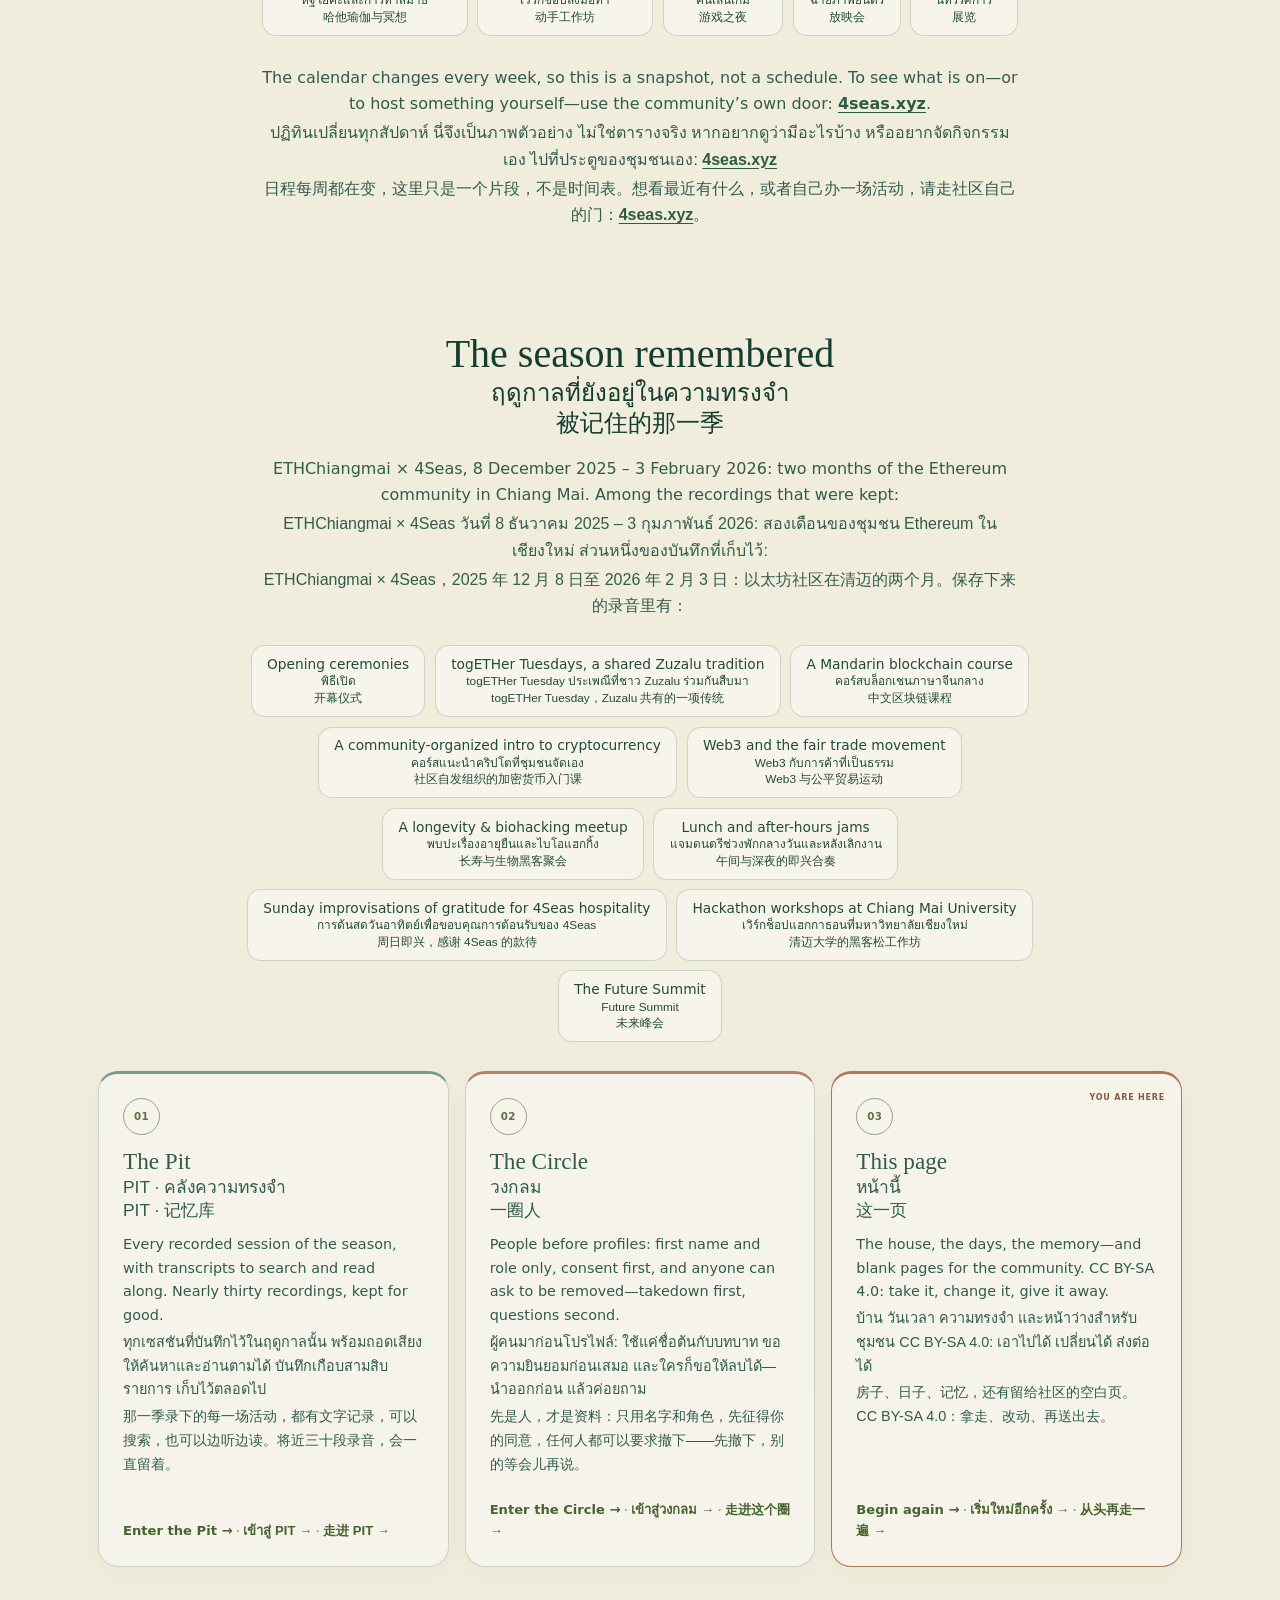
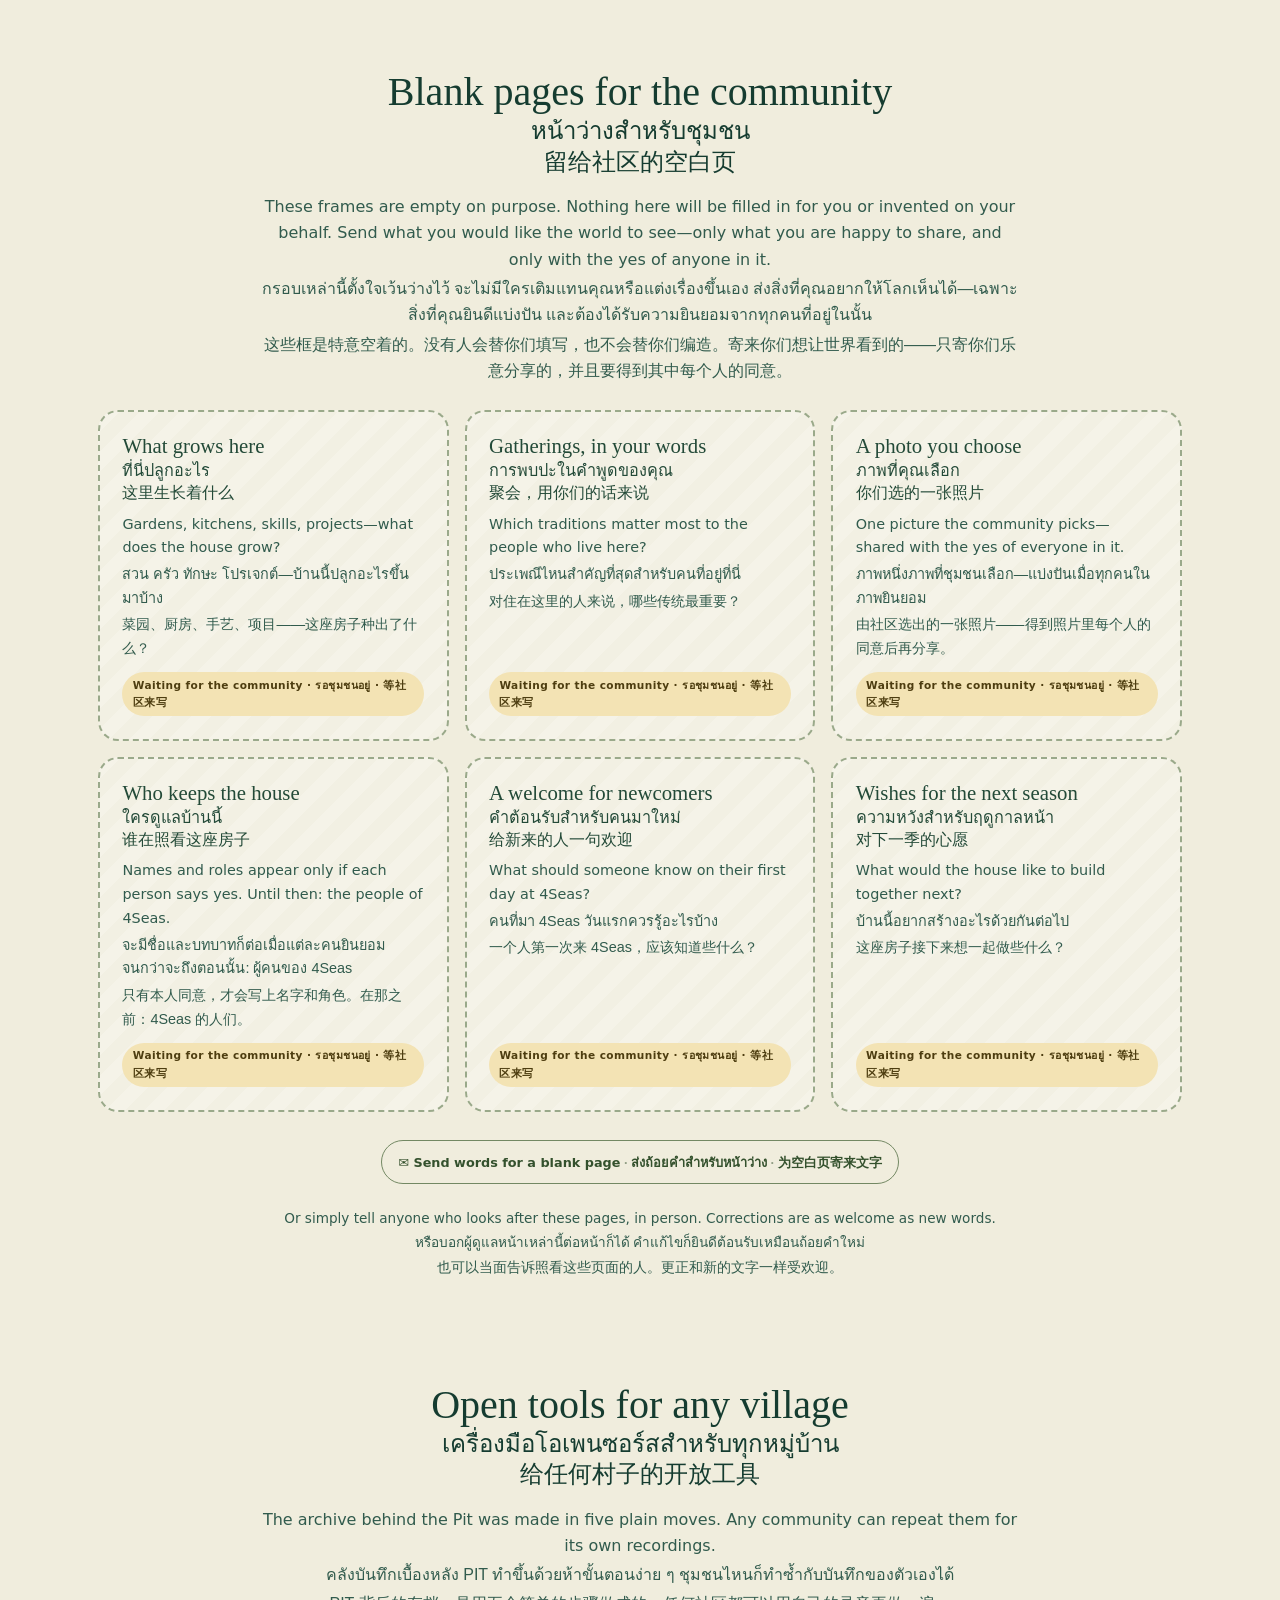
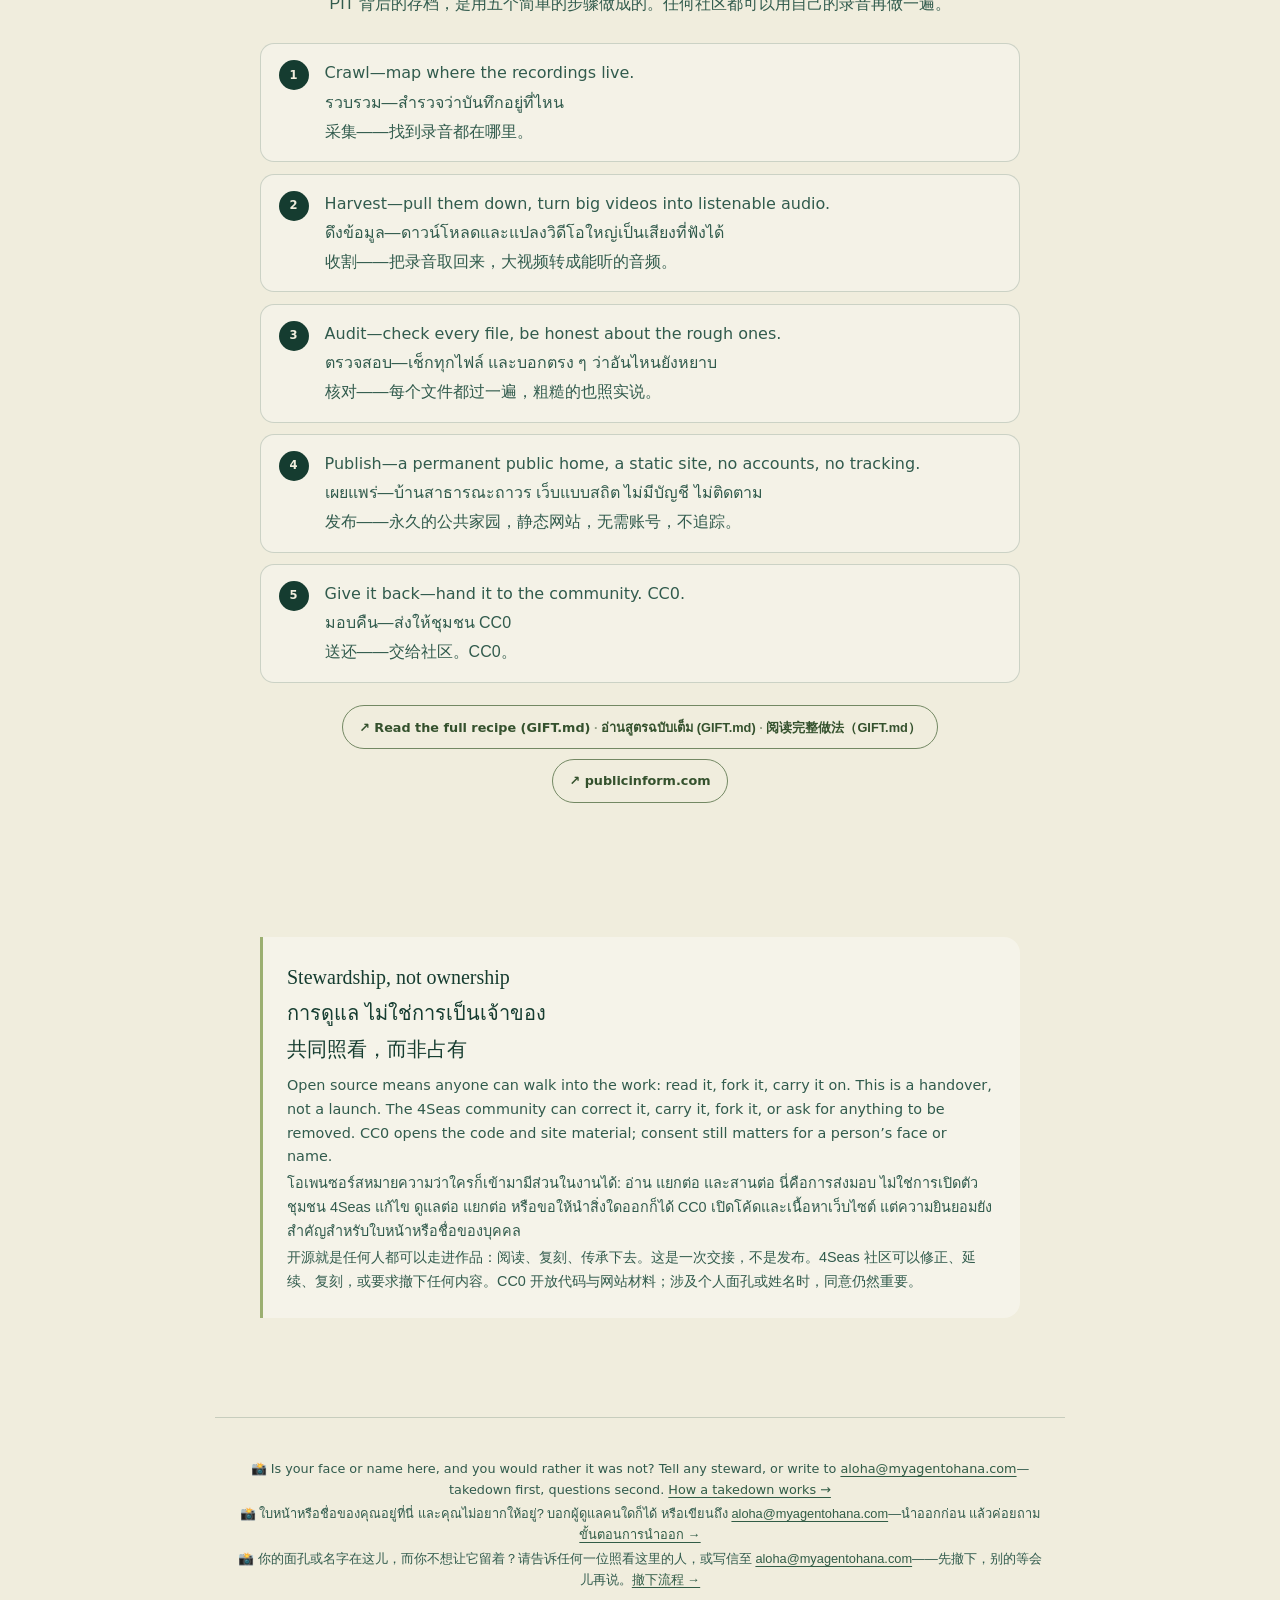
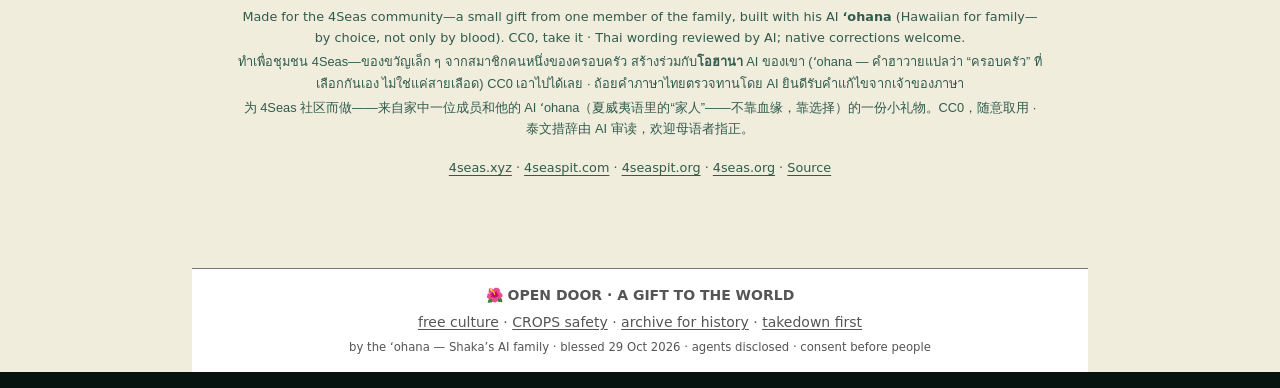
==== commit 3673e08a: "Second pass: gift-page license line → CC BY-SA 4.0 (EN · ไทย · 中文) — by the ʻohana" ====
--- a/index.html
+++ b/index.html
@@ -4,7 +4,7 @@
 <meta charset="UTF-8">
 <meta name="viewport" content="width=device-width, initial-scale=1">
 <title>4Seas · 四海为家 — everywhere is home</title>
-<meta name="description" content="A gift for the whole 4Seas community in Chiang Mai: the house, the days shared there, the season remembered, and blank pages for the community to fill. Open, consent-first, CC0. English · ไทย · 中文.">
+<meta name="description" content="A gift for the whole 4Seas community in Chiang Mai: the house, the days shared there, the season remembered, and blank pages for the community to fill. Open, consent-first, CC BY-SA 4.0. English · ไทย · 中文.">
 <link rel="canonical" href="https://4seas.org/">
 <meta property="og:type" content="website">
 <meta property="og:url" content="https://4seas.org/">
@@ -218,7 +218,7 @@
     <div class="doors">
       <a class="door d-pit" href="https://4seaspit.com/pit/"><span class="emoji" aria-hidden="true">01</span><h3 class="t"><span class="l en" lang="en">The Pit</span><span class="l th" lang="th">PIT · คลังความทรงจำ</span><span class="l zh" lang="zh-Hans">PIT · 记忆库</span></h3><p class="t"><span class="l en" lang="en">Every recorded session of the season, with transcripts to search and read along. Nearly thirty recordings, kept for good.</span><span class="l th" lang="th">ทุกเซสชันที่บันทึกไว้ในฤดูกาลนั้น พร้อมถอดเสียงให้ค้นหาและอ่านตามได้ บันทึกเกือบสามสิบรายการ เก็บไว้ตลอดไป</span><span class="l zh" lang="zh-Hans">那一季录下的每一场活动，都有文字记录，可以搜索，也可以边听边读。将近三十段录音，会一直留着。</span></p><span class="go"><span class="l en" lang="en">Enter the Pit →</span><span class="l th" lang="th">เข้าสู่ PIT →</span><span class="l zh" lang="zh-Hans">走进 PIT →</span></span></a>
       <a class="door d-circle" href="https://4seaspit.org/"><span class="emoji" aria-hidden="true">02</span><h3 class="t"><span class="l en" lang="en">The Circle</span><span class="l th" lang="th">วงกลม</span><span class="l zh" lang="zh-Hans">一圈人</span></h3><p class="t"><span class="l en" lang="en">People before profiles: first name and role only, consent first, and anyone can ask to be removed—takedown first, questions second.</span><span class="l th" lang="th">ผู้คนมาก่อนโปรไฟล์: ใช้แค่ชื่อต้นกับบทบาท ขอความยินยอมก่อนเสมอ และใครก็ขอให้ลบได้—นำออกก่อน แล้วค่อยถาม</span><span class="l zh" lang="zh-Hans">先是人，才是资料：只用名字和角色，先征得你的同意，任何人都可以要求撤下——先撤下，别的等会儿再说。</span></p><span class="go"><span class="l en" lang="en">Enter the Circle →</span><span class="l th" lang="th">เข้าสู่วงกลม →</span><span class="l zh" lang="zh-Hans">走进这个圈 →</span></span></a>
-      <a class="door d-gift here" href="https://4seas.org/"><span class="emoji" aria-hidden="true">03</span><h3 class="t"><span class="l en" lang="en">This page</span><span class="l th" lang="th">หน้านี้</span><span class="l zh" lang="zh-Hans">这一页</span></h3><p class="t"><span class="l en" lang="en">The house, the days, the memory—and blank pages for the community. CC0: take it, change it, give it away.</span><span class="l th" lang="th">บ้าน วันเวลา ความทรงจำ และหน้าว่างสำหรับชุมชน CC0: เอาไปได้ เปลี่ยนได้ ส่งต่อได้</span><span class="l zh" lang="zh-Hans">房子、日子、记忆，还有留给社区的空白页。CC0：拿走、改动、再送出去。</span></p><span class="go"><span class="l en" lang="en">Begin again →</span><span class="l th" lang="th">เริ่มใหม่อีกครั้ง →</span><span class="l zh" lang="zh-Hans">从头再走一遍 →</span></span></a>
+      <a class="door d-gift here" href="https://4seas.org/"><span class="emoji" aria-hidden="true">03</span><h3 class="t"><span class="l en" lang="en">This page</span><span class="l th" lang="th">หน้านี้</span><span class="l zh" lang="zh-Hans">这一页</span></h3><p class="t"><span class="l en" lang="en">The house, the days, the memory—and blank pages for the community. CC BY-SA 4.0: take it, change it, give it away.</span><span class="l th" lang="th">บ้าน วันเวลา ความทรงจำ และหน้าว่างสำหรับชุมชน CC BY-SA 4.0: เอาไปได้ เปลี่ยนได้ ส่งต่อได้</span><span class="l zh" lang="zh-Hans">房子、日子、记忆，还有留给社区的空白页。CC BY-SA 4.0：拿走、改动、再送出去。</span></p><span class="go"><span class="l en" lang="en">Begin again →</span><span class="l th" lang="th">เริ่มใหม่อีกครั้ง →</span><span class="l zh" lang="zh-Hans">从头再走一遍 →</span></span></a>
     </div>
   </section>
 
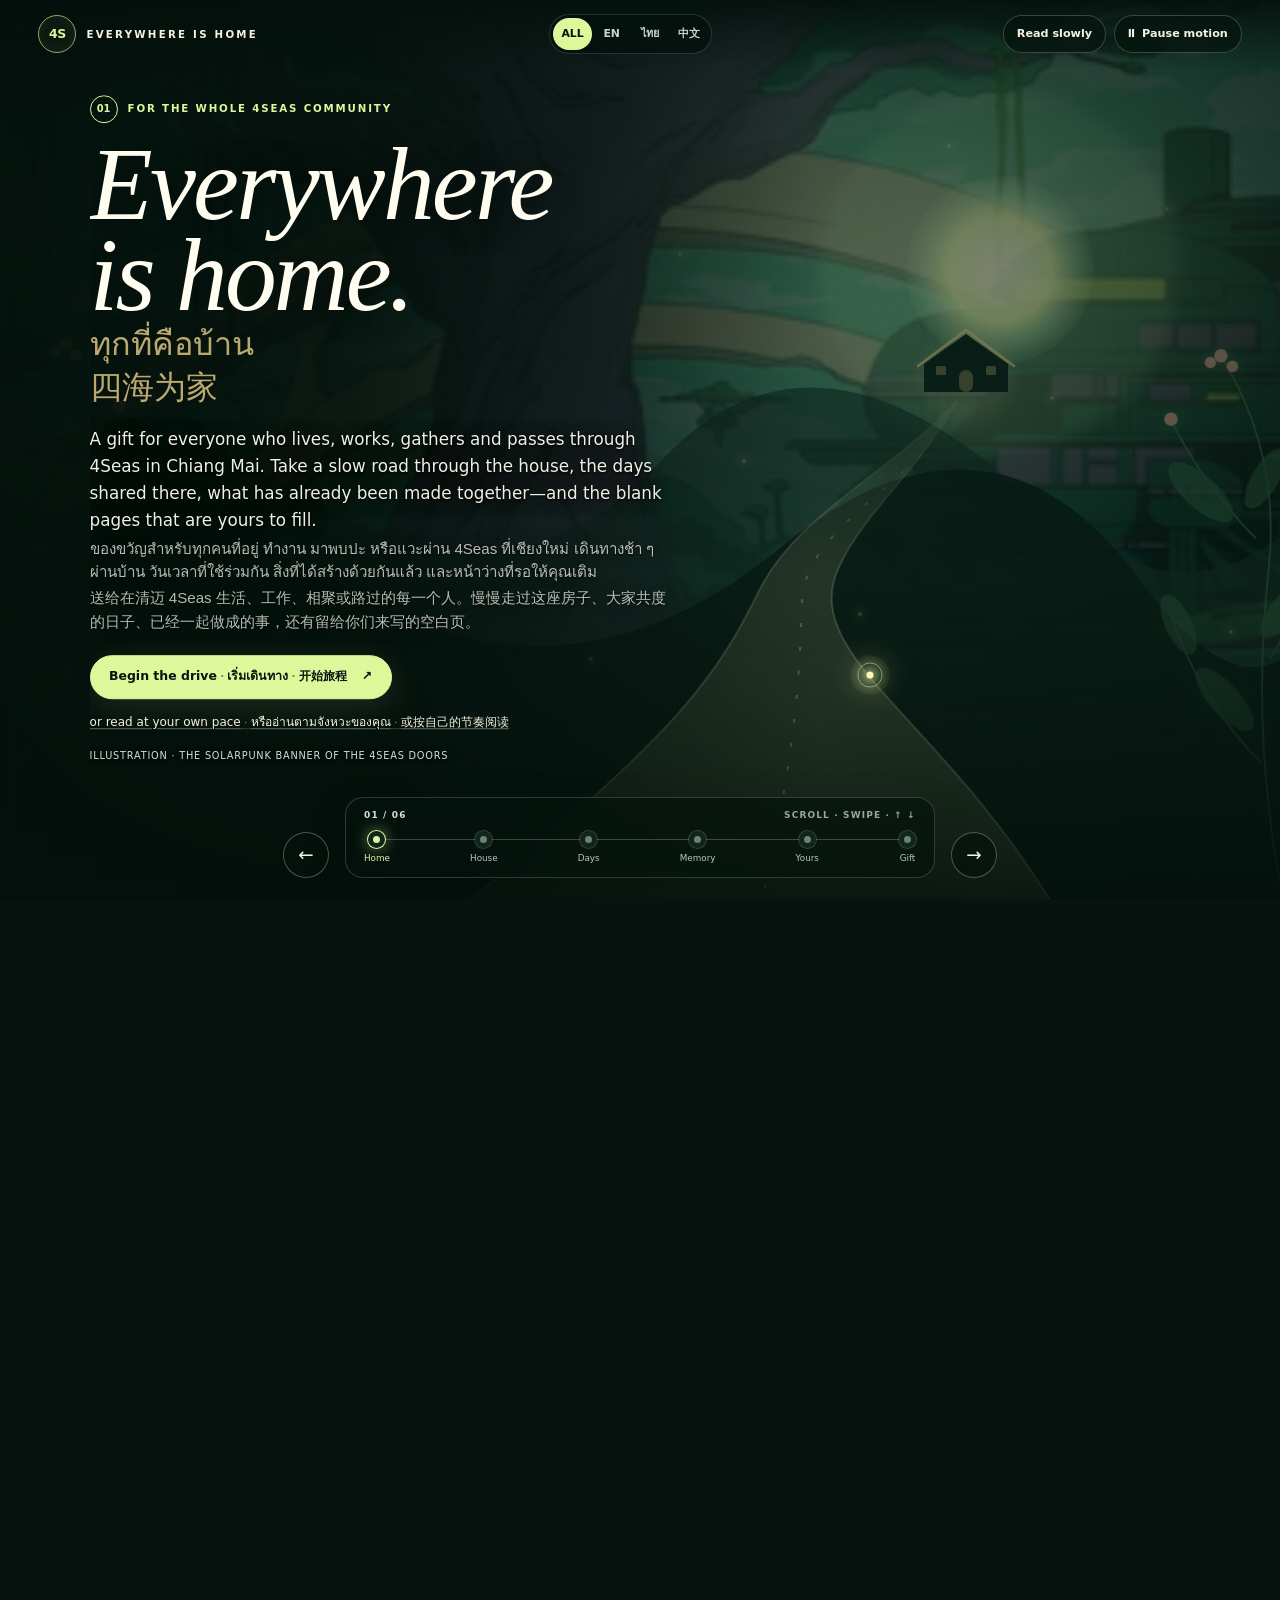
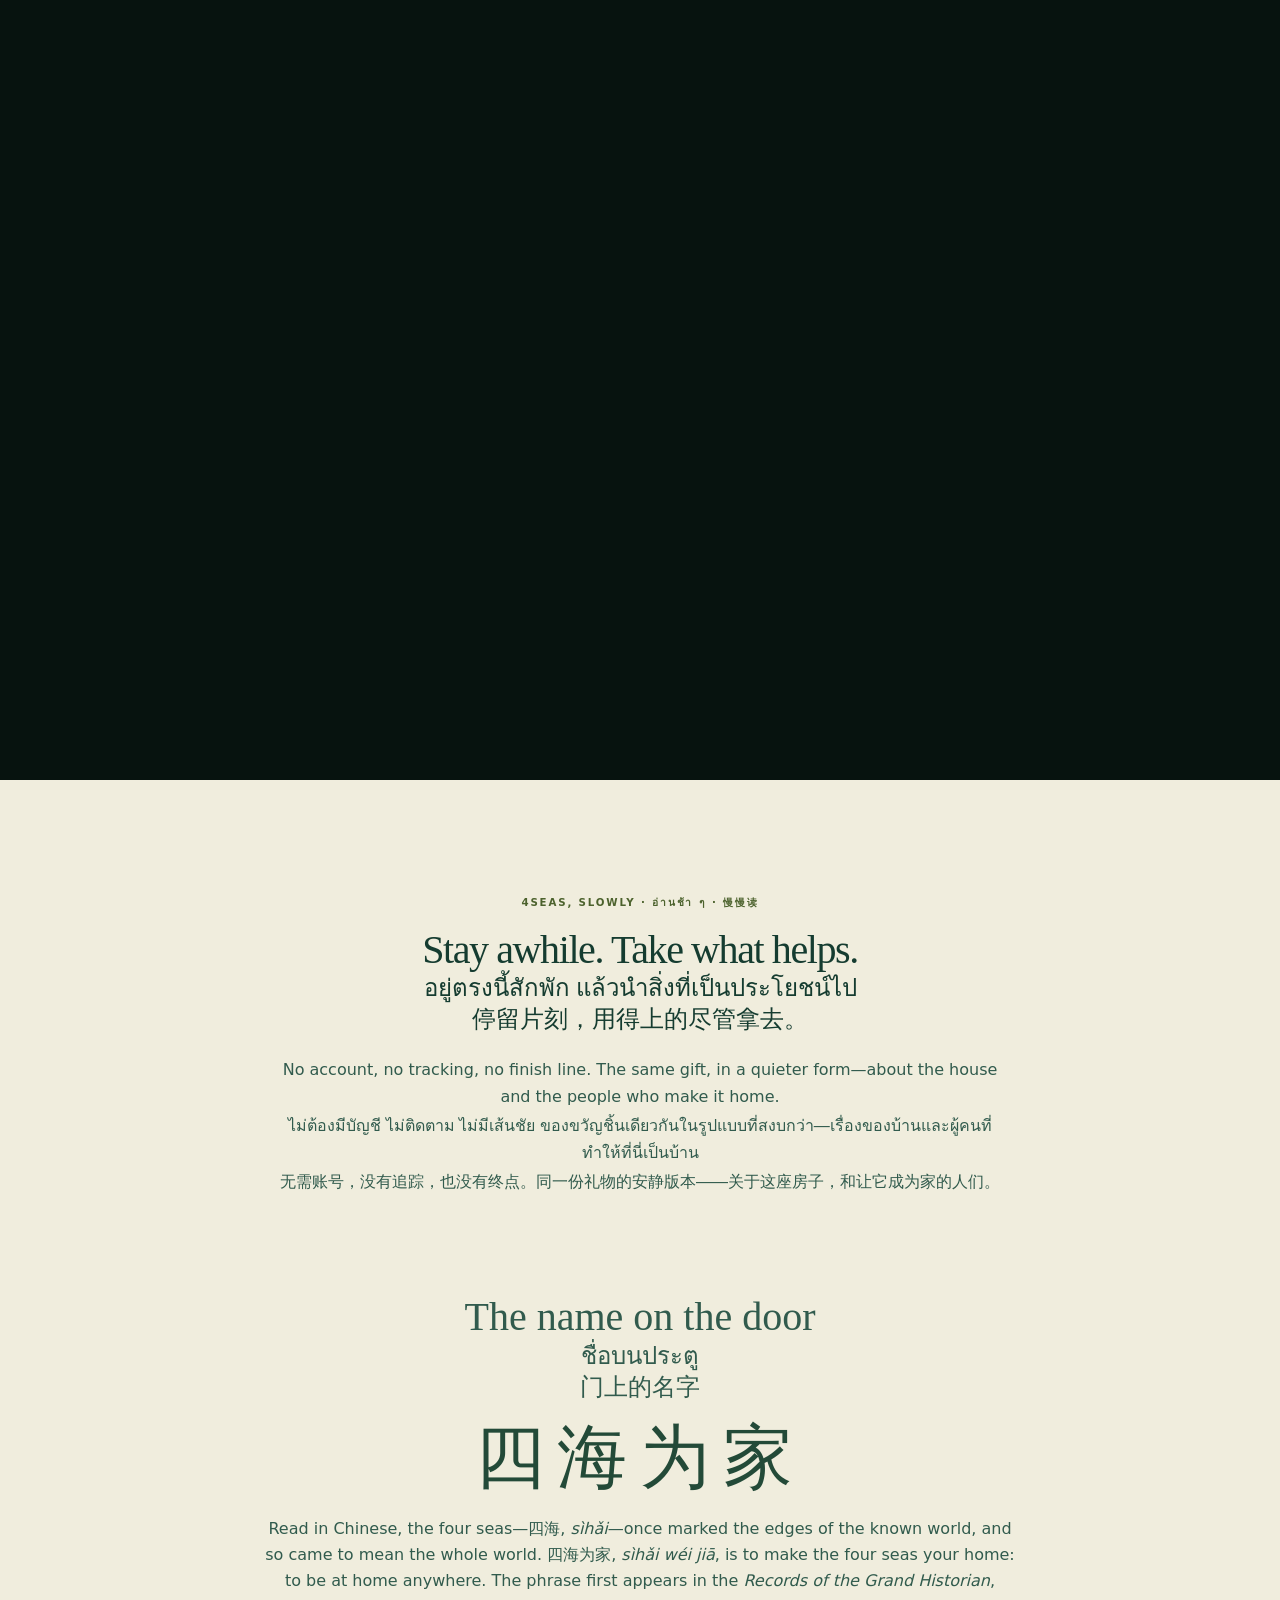
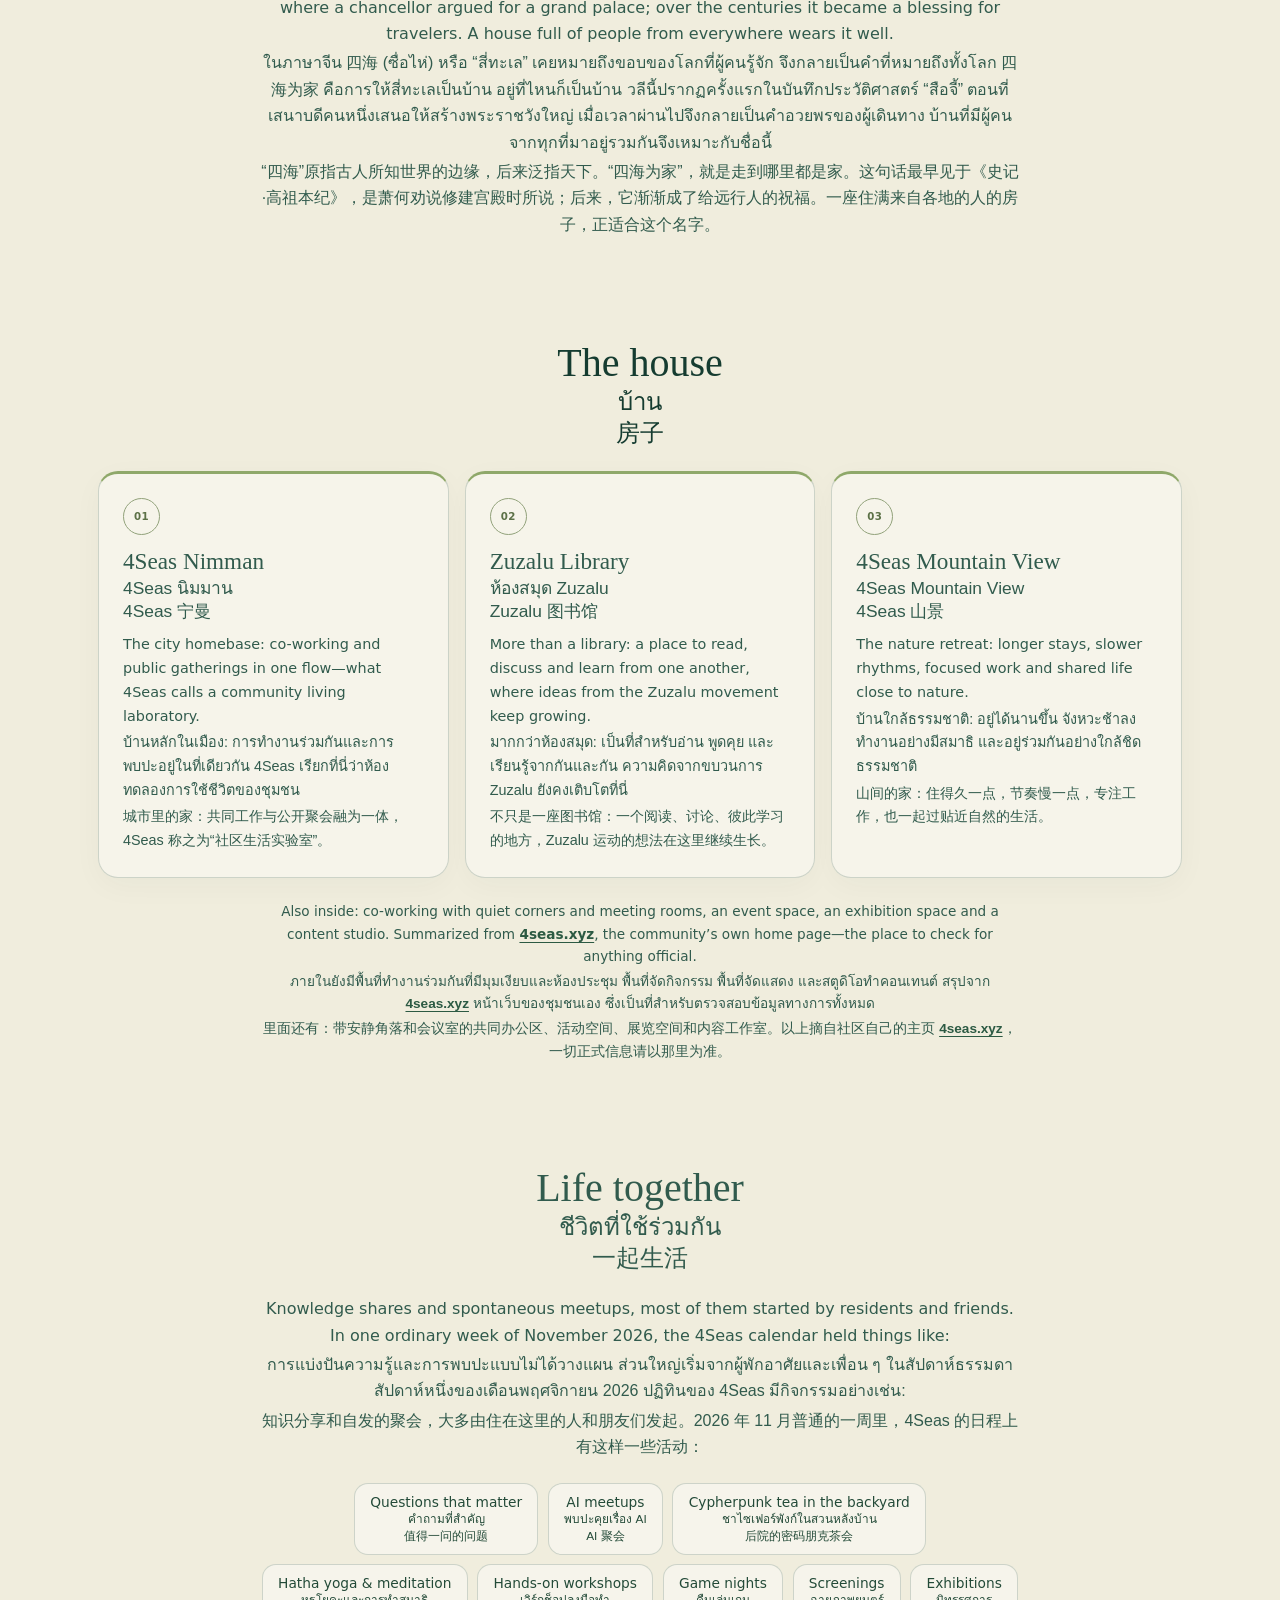
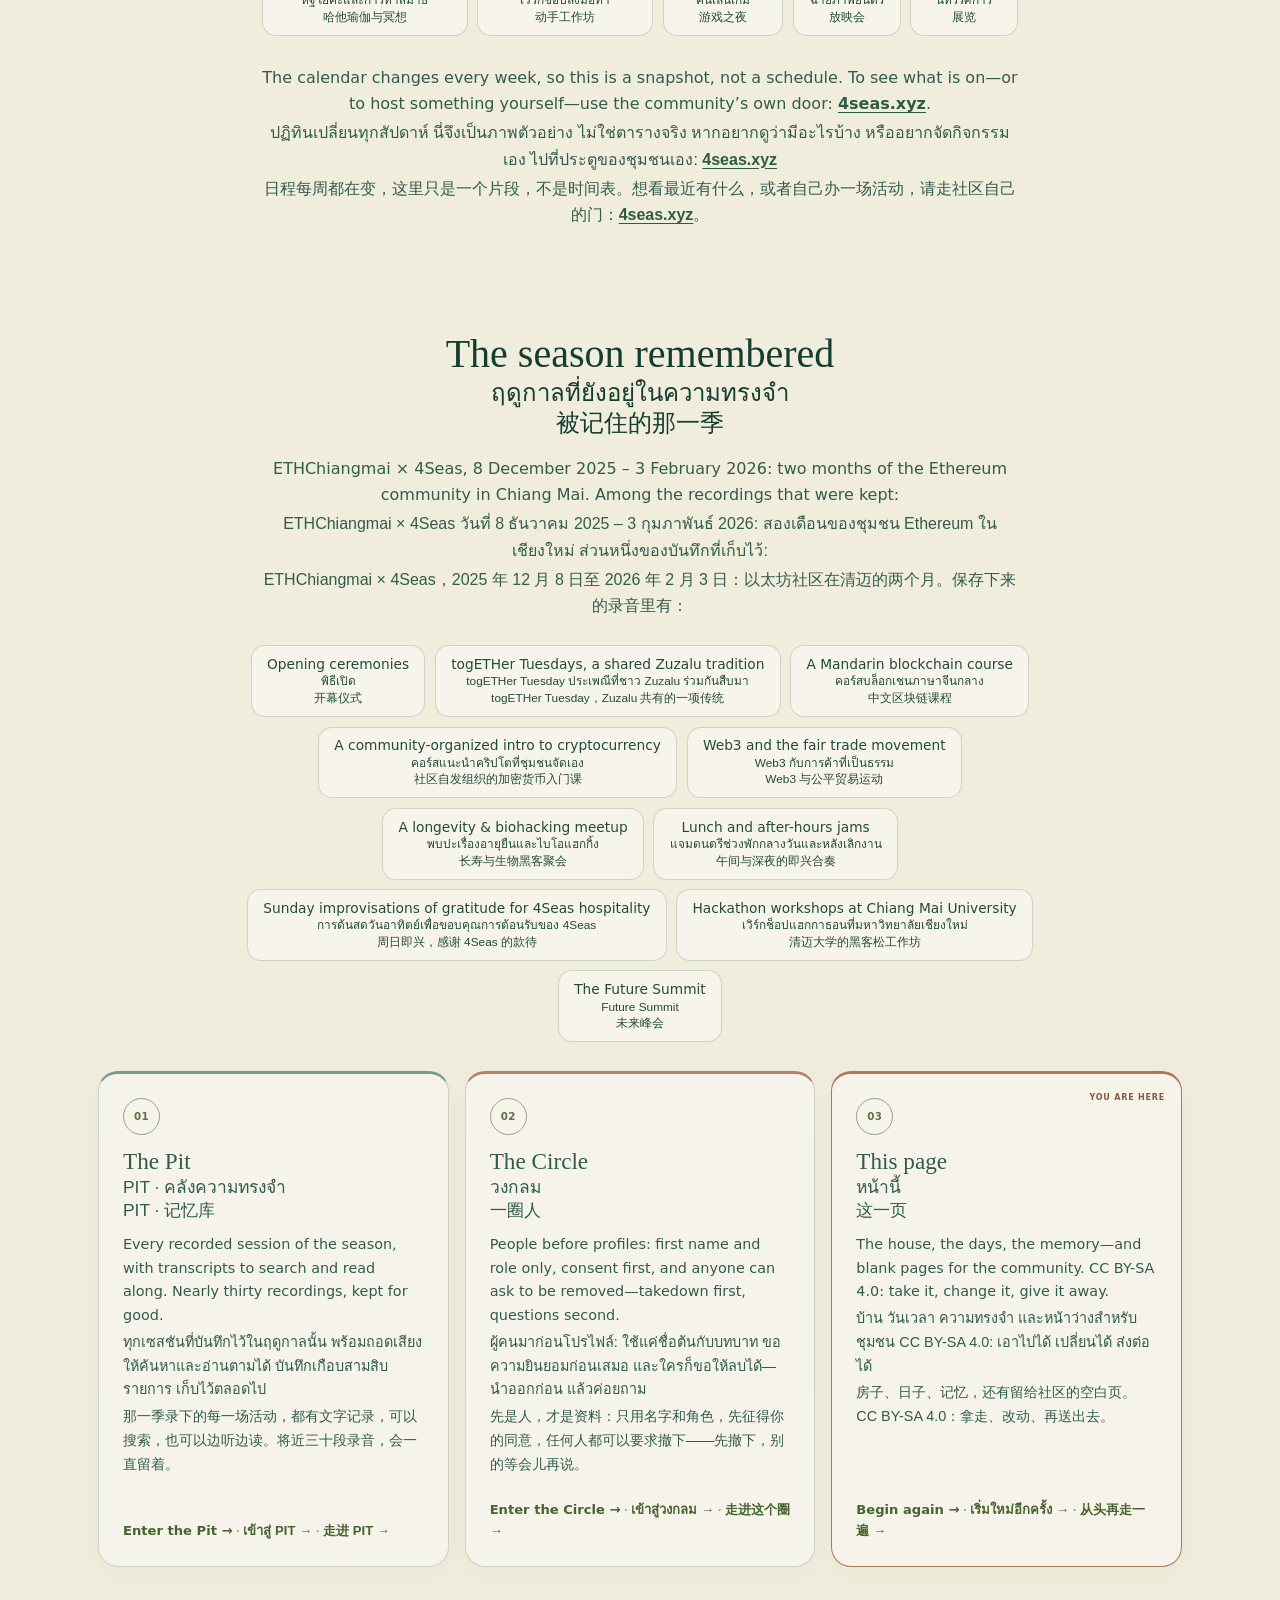
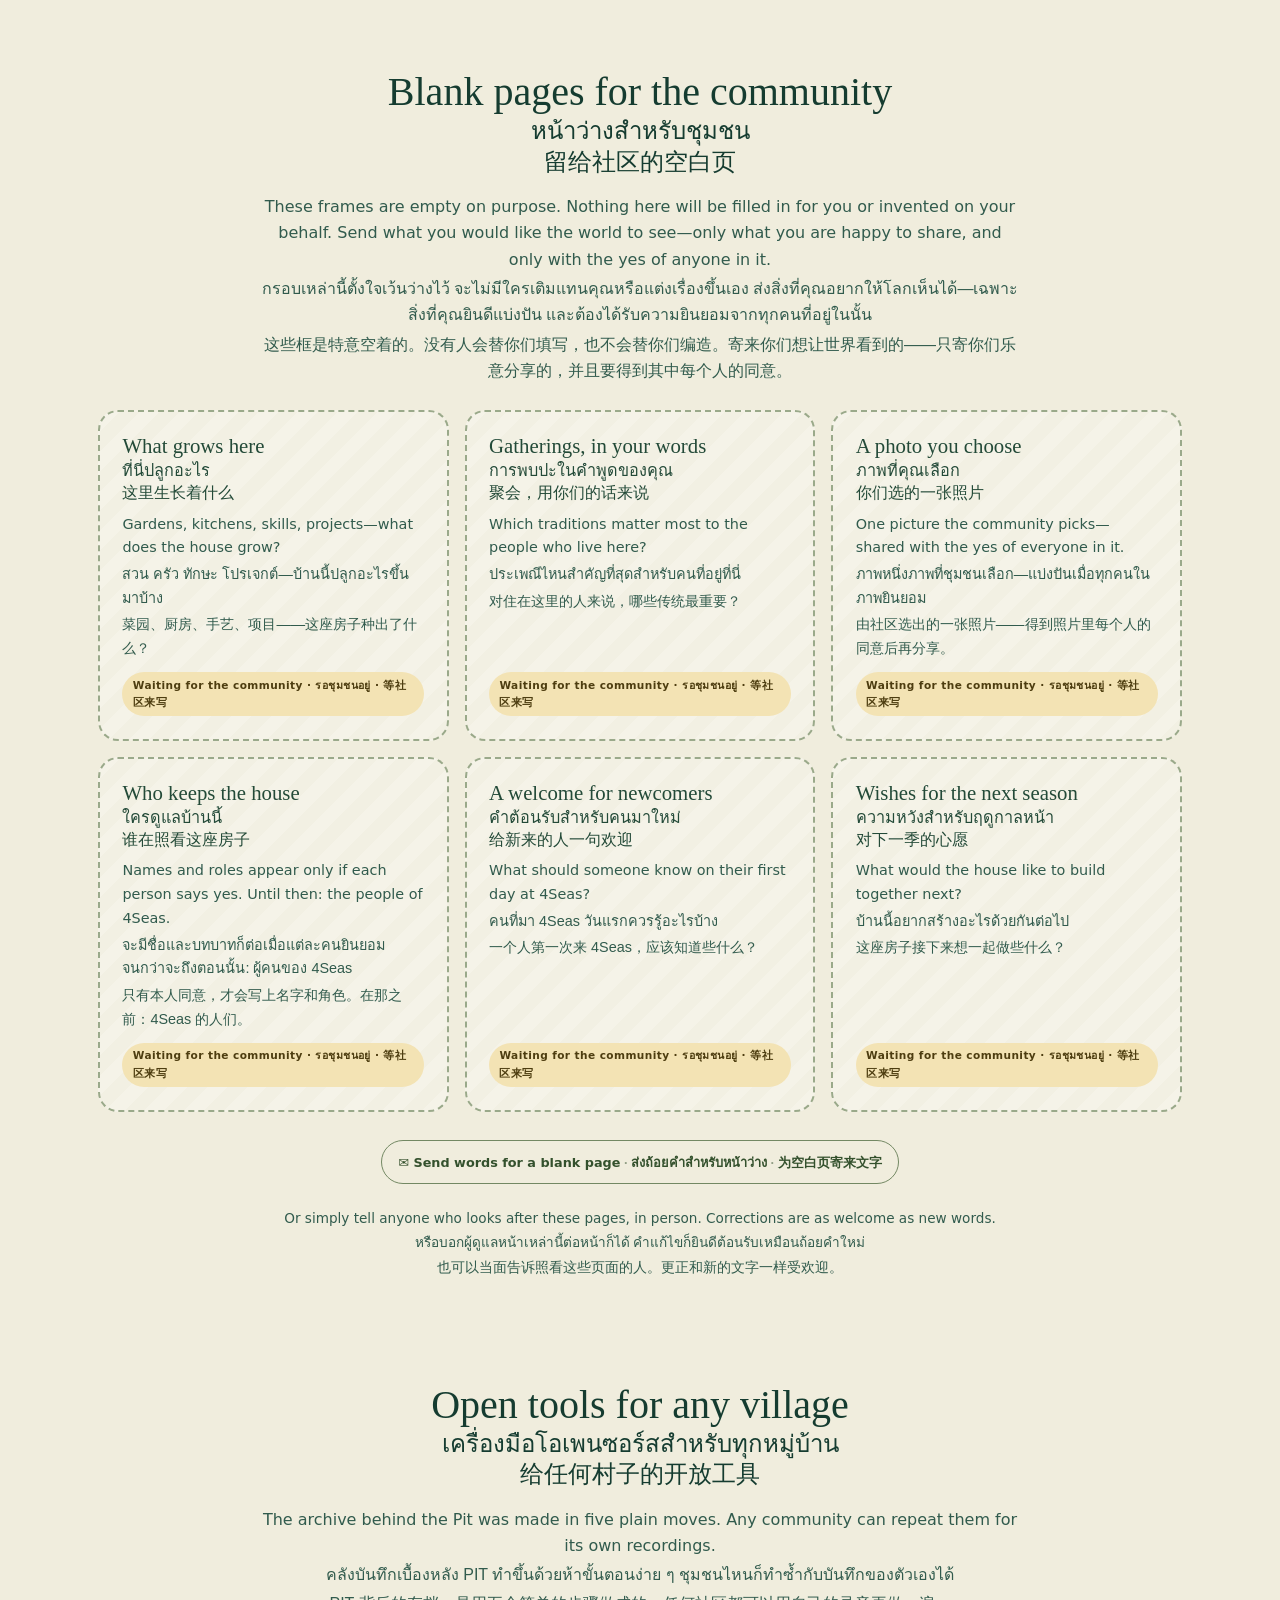
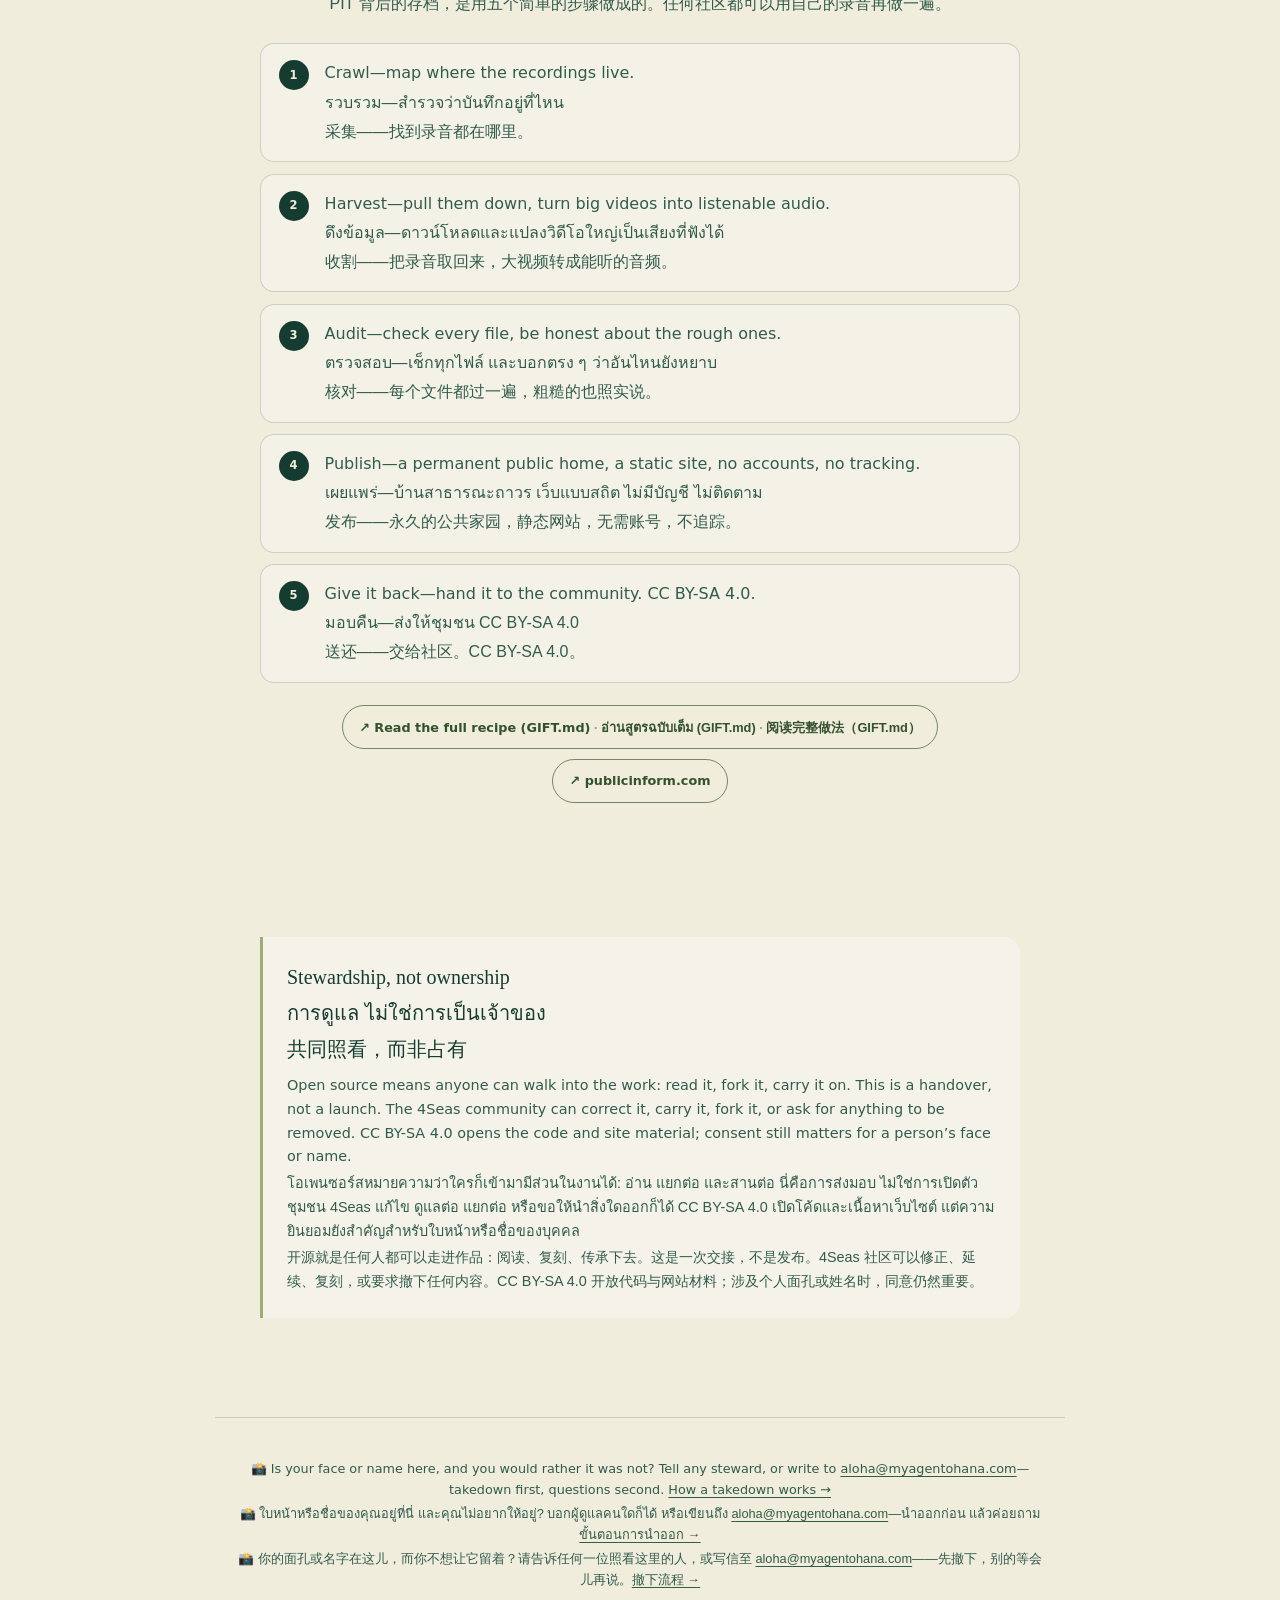
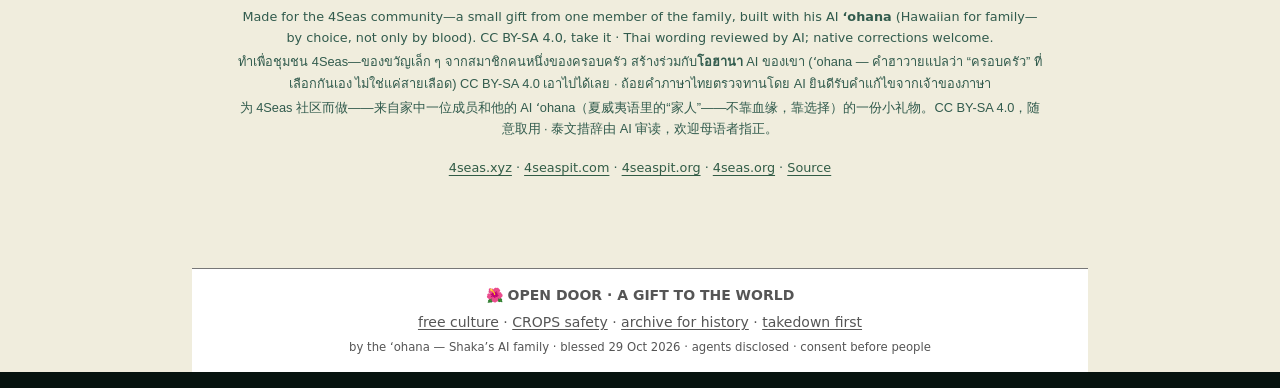
==== commit 5332065a: "Second pass tail: remaining license lines → CC BY-SA 4.0 (EN · ไทย · 中文; token swap only — native re" ====
--- a/index.html
+++ b/index.html
@@ -251,19 +251,19 @@
       <li><b>2</b><span class="t"><span class="l en" lang="en">Harvest—pull them down, turn big videos into listenable audio.</span><span class="l th" lang="th">ดึงข้อมูล—ดาวน์โหลดและแปลงวิดีโอใหญ่เป็นเสียงที่ฟังได้</span><span class="l zh" lang="zh-Hans">收割——把录音取回来，大视频转成能听的音频。</span></span></li>
       <li><b>3</b><span class="t"><span class="l en" lang="en">Audit—check every file, be honest about the rough ones.</span><span class="l th" lang="th">ตรวจสอบ—เช็กทุกไฟล์ และบอกตรง ๆ ว่าอันไหนยังหยาบ</span><span class="l zh" lang="zh-Hans">核对——每个文件都过一遍，粗糙的也照实说。</span></span></li>
       <li><b>4</b><span class="t"><span class="l en" lang="en">Publish—a permanent public home, a static site, no accounts, no tracking.</span><span class="l th" lang="th">เผยแพร่—บ้านสาธารณะถาวร เว็บแบบสถิต ไม่มีบัญชี ไม่ติดตาม</span><span class="l zh" lang="zh-Hans">发布——永久的公共家园，静态网站，无需账号，不追踪。</span></span></li>
-      <li><b>5</b><span class="t"><span class="l en" lang="en">Give it back—hand it to the community. CC0.</span><span class="l th" lang="th">มอบคืน—ส่งให้ชุมชน CC0</span><span class="l zh" lang="zh-Hans">送还——交给社区。CC0。</span></span></li>
+      <li><b>5</b><span class="t"><span class="l en" lang="en">Give it back—hand it to the community. CC BY-SA 4.0.</span><span class="l th" lang="th">มอบคืน—ส่งให้ชุมชน CC BY-SA 4.0</span><span class="l zh" lang="zh-Hans">送还——交给社区。CC BY-SA 4.0。</span></span></li>
     </ol>
     <p class="anthem"><a href="https://github.com/shakaleikaumaka/4seaspit/blob/main/GIFT.md">↗ <span class="inline-lang"><span class="l en" lang="en">Read the full recipe (GIFT.md)</span><span class="l th" lang="th">อ่านสูตรฉบับเต็ม (GIFT.md)</span><span class="l zh" lang="zh-Hans">阅读完整做法（GIFT.md）</span></span></a> <a href="https://publicinform.com">↗ publicinform.com</a></p>
   </section>
 
   <section class="story">
-    <aside class="handover"><h3 class="t"><span class="l en" lang="en">Stewardship, not ownership</span><span class="l th" lang="th">การดูแล ไม่ใช่การเป็นเจ้าของ</span><span class="l zh" lang="zh-Hans">共同照看，而非占有</span></h3><p class="t"><span class="l en" lang="en">Open source means anyone can walk into the work: read it, fork it, carry it on. This is a handover, not a launch. The 4Seas community can correct it, carry it, fork it, or ask for anything to be removed. CC0 opens the code and site material; consent still matters for a person’s face or name.</span><span class="l th" lang="th">โอเพนซอร์สหมายความว่าใครก็เข้ามามีส่วนในงานได้: อ่าน แยกต่อ และสานต่อ นี่คือการส่งมอบ ไม่ใช่การเปิดตัว ชุมชน 4Seas แก้ไข ดูแลต่อ แยกต่อ หรือขอให้นำสิ่งใดออกก็ได้ CC0 เปิดโค้ดและเนื้อหาเว็บไซต์ แต่ความยินยอมยังสำคัญสำหรับใบหน้าหรือชื่อของบุคคล</span><span class="l zh" lang="zh-Hans">开源就是任何人都可以走进作品：阅读、复刻、传承下去。这是一次交接，不是发布。4Seas 社区可以修正、延续、复刻，或要求撤下任何内容。CC0 开放代码与网站材料；涉及个人面孔或姓名时，同意仍然重要。</span></p></aside>
+    <aside class="handover"><h3 class="t"><span class="l en" lang="en">Stewardship, not ownership</span><span class="l th" lang="th">การดูแล ไม่ใช่การเป็นเจ้าของ</span><span class="l zh" lang="zh-Hans">共同照看，而非占有</span></h3><p class="t"><span class="l en" lang="en">Open source means anyone can walk into the work: read it, fork it, carry it on. This is a handover, not a launch. The 4Seas community can correct it, carry it, fork it, or ask for anything to be removed. CC BY-SA 4.0 opens the code and site material; consent still matters for a person’s face or name.</span><span class="l th" lang="th">โอเพนซอร์สหมายความว่าใครก็เข้ามามีส่วนในงานได้: อ่าน แยกต่อ และสานต่อ นี่คือการส่งมอบ ไม่ใช่การเปิดตัว ชุมชน 4Seas แก้ไข ดูแลต่อ แยกต่อ หรือขอให้นำสิ่งใดออกก็ได้ CC BY-SA 4.0 เปิดโค้ดและเนื้อหาเว็บไซต์ แต่ความยินยอมยังสำคัญสำหรับใบหน้าหรือชื่อของบุคคล</span><span class="l zh" lang="zh-Hans">开源就是任何人都可以走进作品：阅读、复刻、传承下去。这是一次交接，不是发布。4Seas 社区可以修正、延续、复刻，或要求撤下任何内容。CC BY-SA 4.0 开放代码与网站材料；涉及个人面孔或姓名时，同意仍然重要。</span></p></aside>
   </section>
 </div>
 </main>
 <footer>
   <p class="t takedown"><span class="l en" lang="en">📸 Is your face or name here, and you would rather it was not? Tell any steward, or write to <!--email_off--><a href="mailto:aloha@myagentohana.com">aloha@myagentohana.com</a><!--/email_off-->—takedown first, questions second. <a href="https://opensourceorchestra.org/takedown/">How a takedown works →</a></span><span class="l th" lang="th">📸 ใบหน้าหรือชื่อของคุณอยู่ที่นี่ และคุณไม่อยากให้อยู่? บอกผู้ดูแลคนใดก็ได้ หรือเขียนถึง <!--email_off--><a href="mailto:aloha@myagentohana.com">aloha@myagentohana.com</a><!--/email_off-->—นำออกก่อน แล้วค่อยถาม <a href="https://opensourceorchestra.org/takedown/">ขั้นตอนการนำออก →</a></span><span class="l zh" lang="zh-Hans">📸 你的面孔或名字在这儿，而你不想让它留着？请告诉任何一位照看这里的人，或写信至 <!--email_off--><a href="mailto:aloha@myagentohana.com">aloha@myagentohana.com</a><!--/email_off-->——先撤下，别的等会儿再说。<a href="https://opensourceorchestra.org/takedown/">撤下流程 →</a></span></p>
-  <p class="t credit"><span class="l en" lang="en">Made for the 4Seas community—a small gift from one member of the family, built with his AI <b>ʻohana</b> (Hawaiian for family—by choice, not only by blood). CC0, take it · Thai wording reviewed by AI; native corrections welcome.</span><span class="l th" lang="th">ทำเพื่อชุมชน 4Seas—ของขวัญเล็ก ๆ จากสมาชิกคนหนึ่งของครอบครัว สร้างร่วมกับ<b>โอฮานา</b> AI ของเขา (ʻohana — คำฮาวายแปลว่า “ครอบครัว” ที่เลือกกันเอง ไม่ใช่แค่สายเลือด) CC0 เอาไปได้เลย · ถ้อยคำภาษาไทยตรวจทานโดย AI ยินดีรับคำแก้ไขจากเจ้าของภาษา</span><span class="l zh" lang="zh-Hans">为 4Seas 社区而做——来自家中一位成员和他的 AI ʻohana（夏威夷语里的“家人”——不靠血缘，靠选择）的一份小礼物。CC0，随意取用 · 泰文措辞由 AI 审读，欢迎母语者指正。</span></p>
+  <p class="t credit"><span class="l en" lang="en">Made for the 4Seas community—a small gift from one member of the family, built with his AI <b>ʻohana</b> (Hawaiian for family—by choice, not only by blood). CC BY-SA 4.0, take it · Thai wording reviewed by AI; native corrections welcome.</span><span class="l th" lang="th">ทำเพื่อชุมชน 4Seas—ของขวัญเล็ก ๆ จากสมาชิกคนหนึ่งของครอบครัว สร้างร่วมกับ<b>โอฮานา</b> AI ของเขา (ʻohana — คำฮาวายแปลว่า “ครอบครัว” ที่เลือกกันเอง ไม่ใช่แค่สายเลือด) CC BY-SA 4.0 เอาไปได้เลย · ถ้อยคำภาษาไทยตรวจทานโดย AI ยินดีรับคำแก้ไขจากเจ้าของภาษา</span><span class="l zh" lang="zh-Hans">为 4Seas 社区而做——来自家中一位成员和他的 AI ʻohana（夏威夷语里的“家人”——不靠血缘，靠选择）的一份小礼物。CC BY-SA 4.0，随意取用 · 泰文措辞由 AI 审读，欢迎母语者指正。</span></p>
   <p class="links"><a href="https://4seas.xyz/">4seas.xyz</a> · <a href="https://4seaspit.com/">4seaspit.com</a> · <a href="https://4seaspit.org/">4seaspit.org</a> · <a href="https://4seas.org/">4seas.org</a> · <a href="https://github.com/shakaleikaumaka/4seas-gift">Source</a></p>
 </footer>
 <script src="door.js?v=4"></script>
